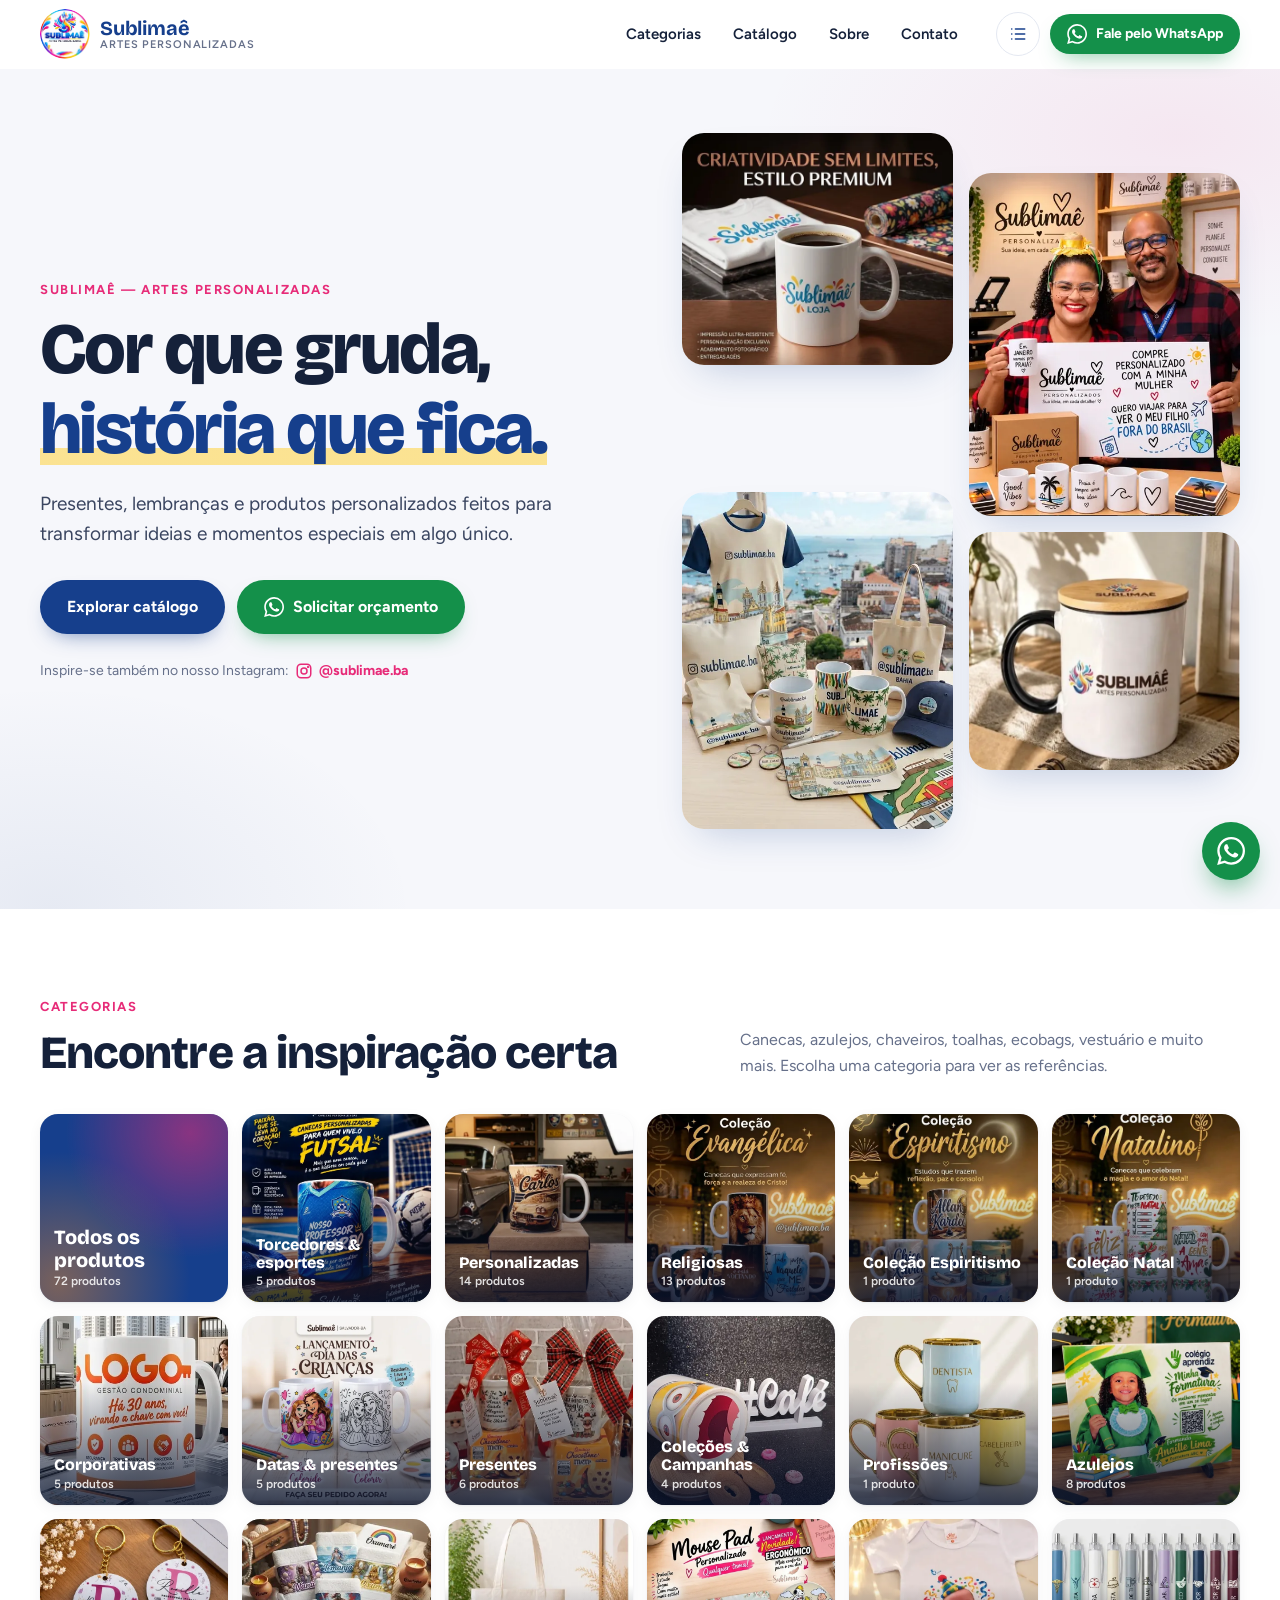
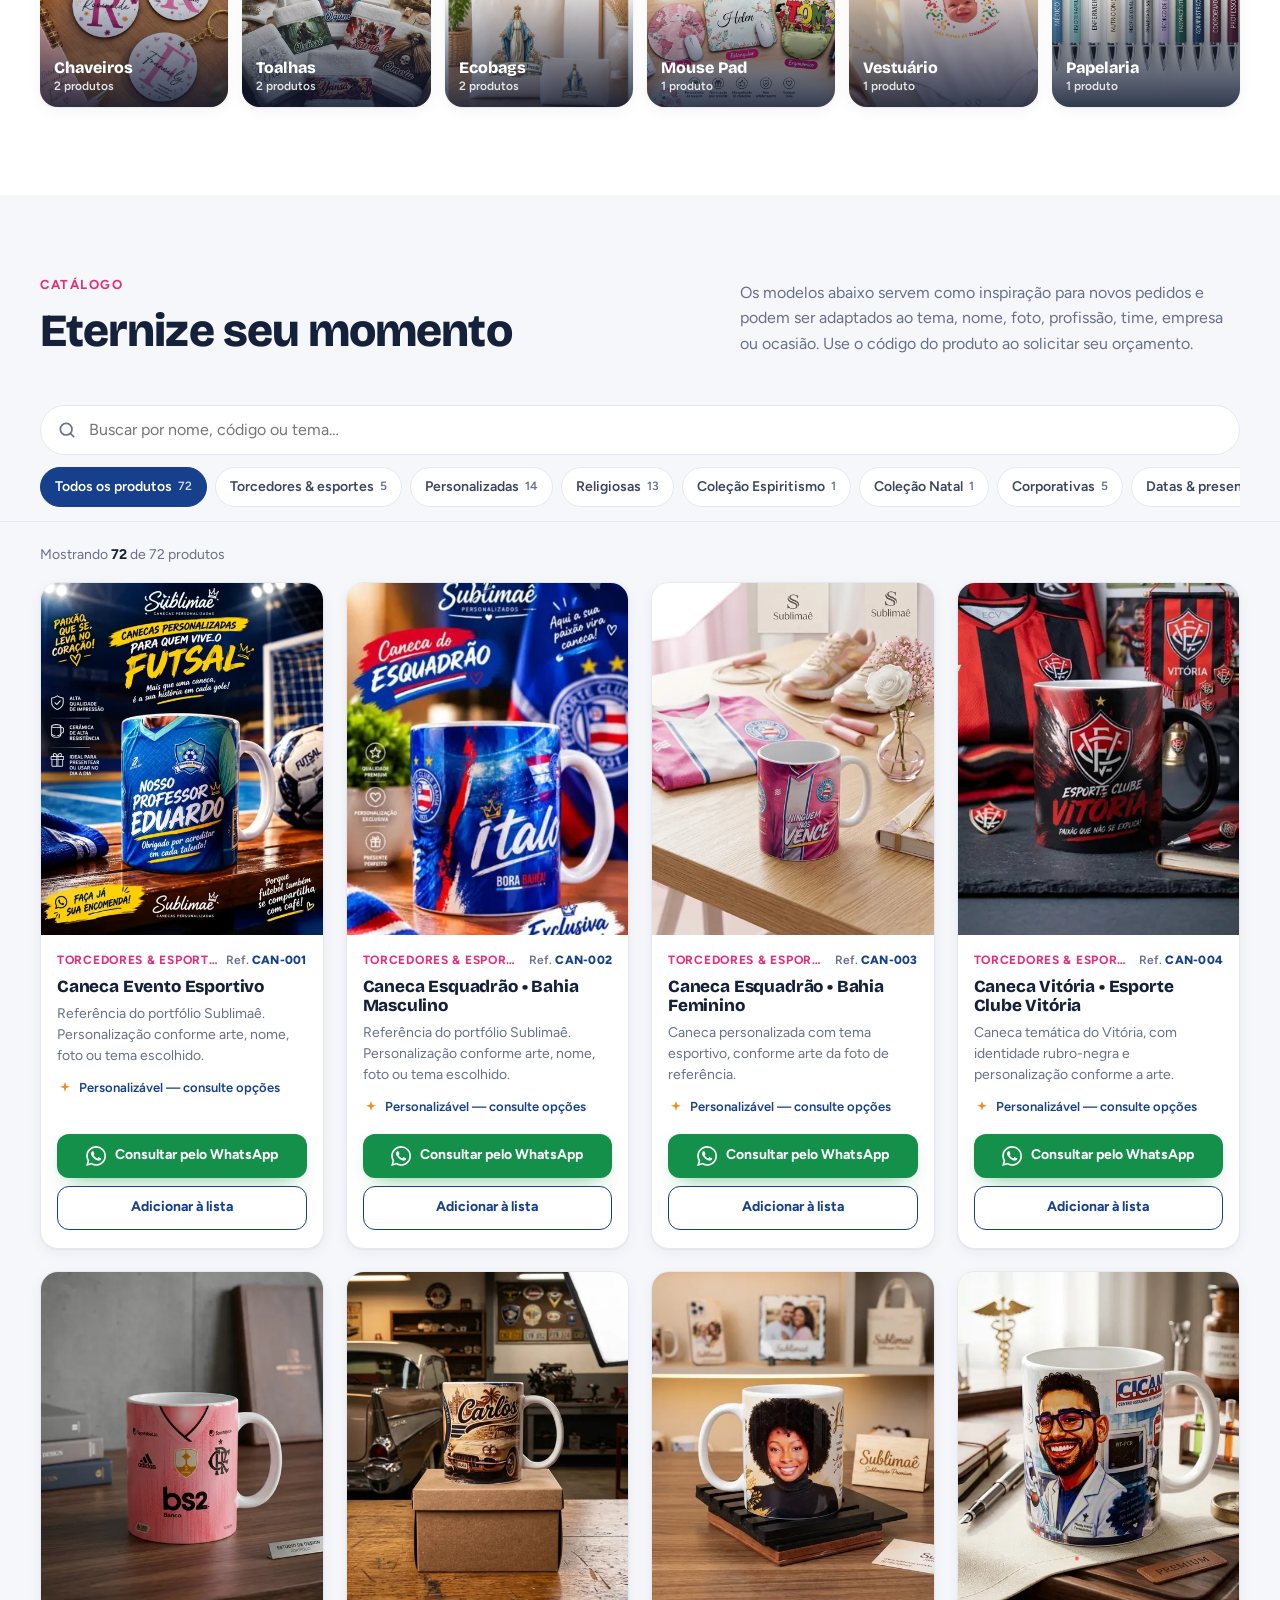
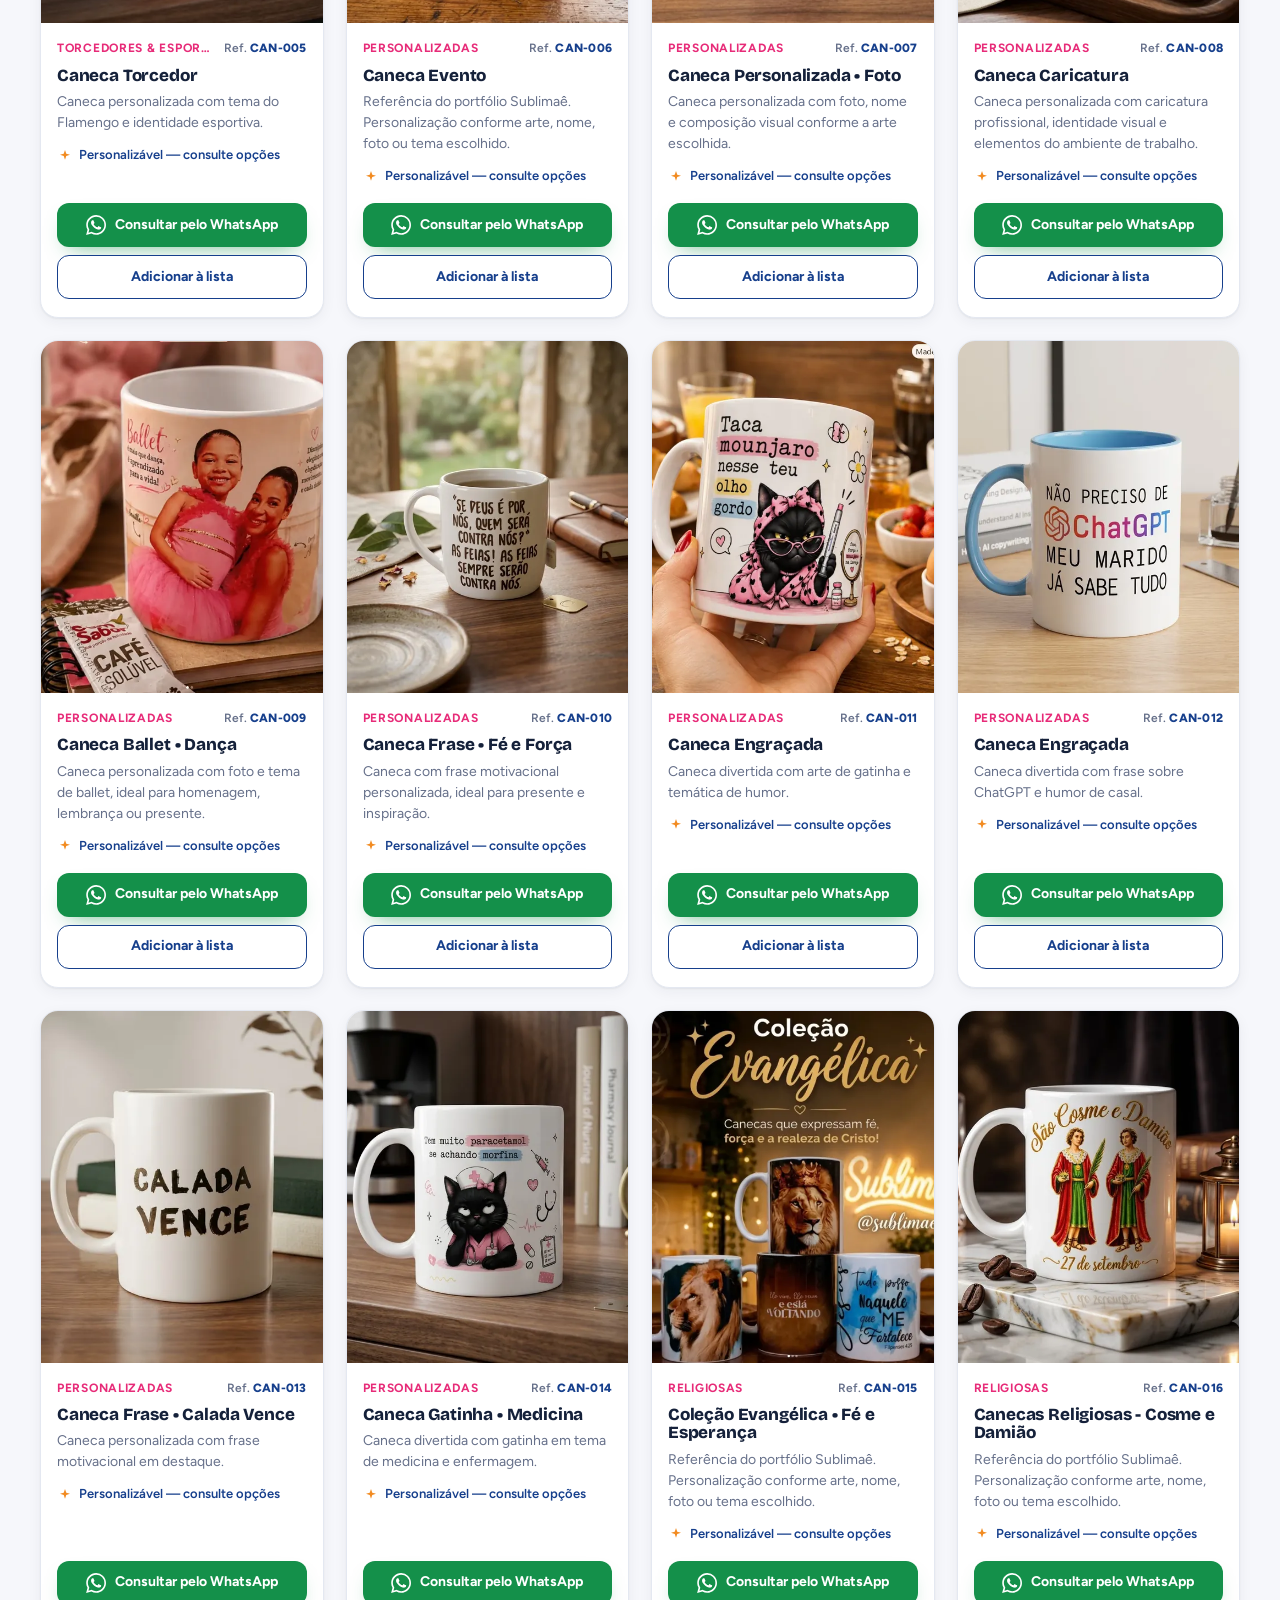
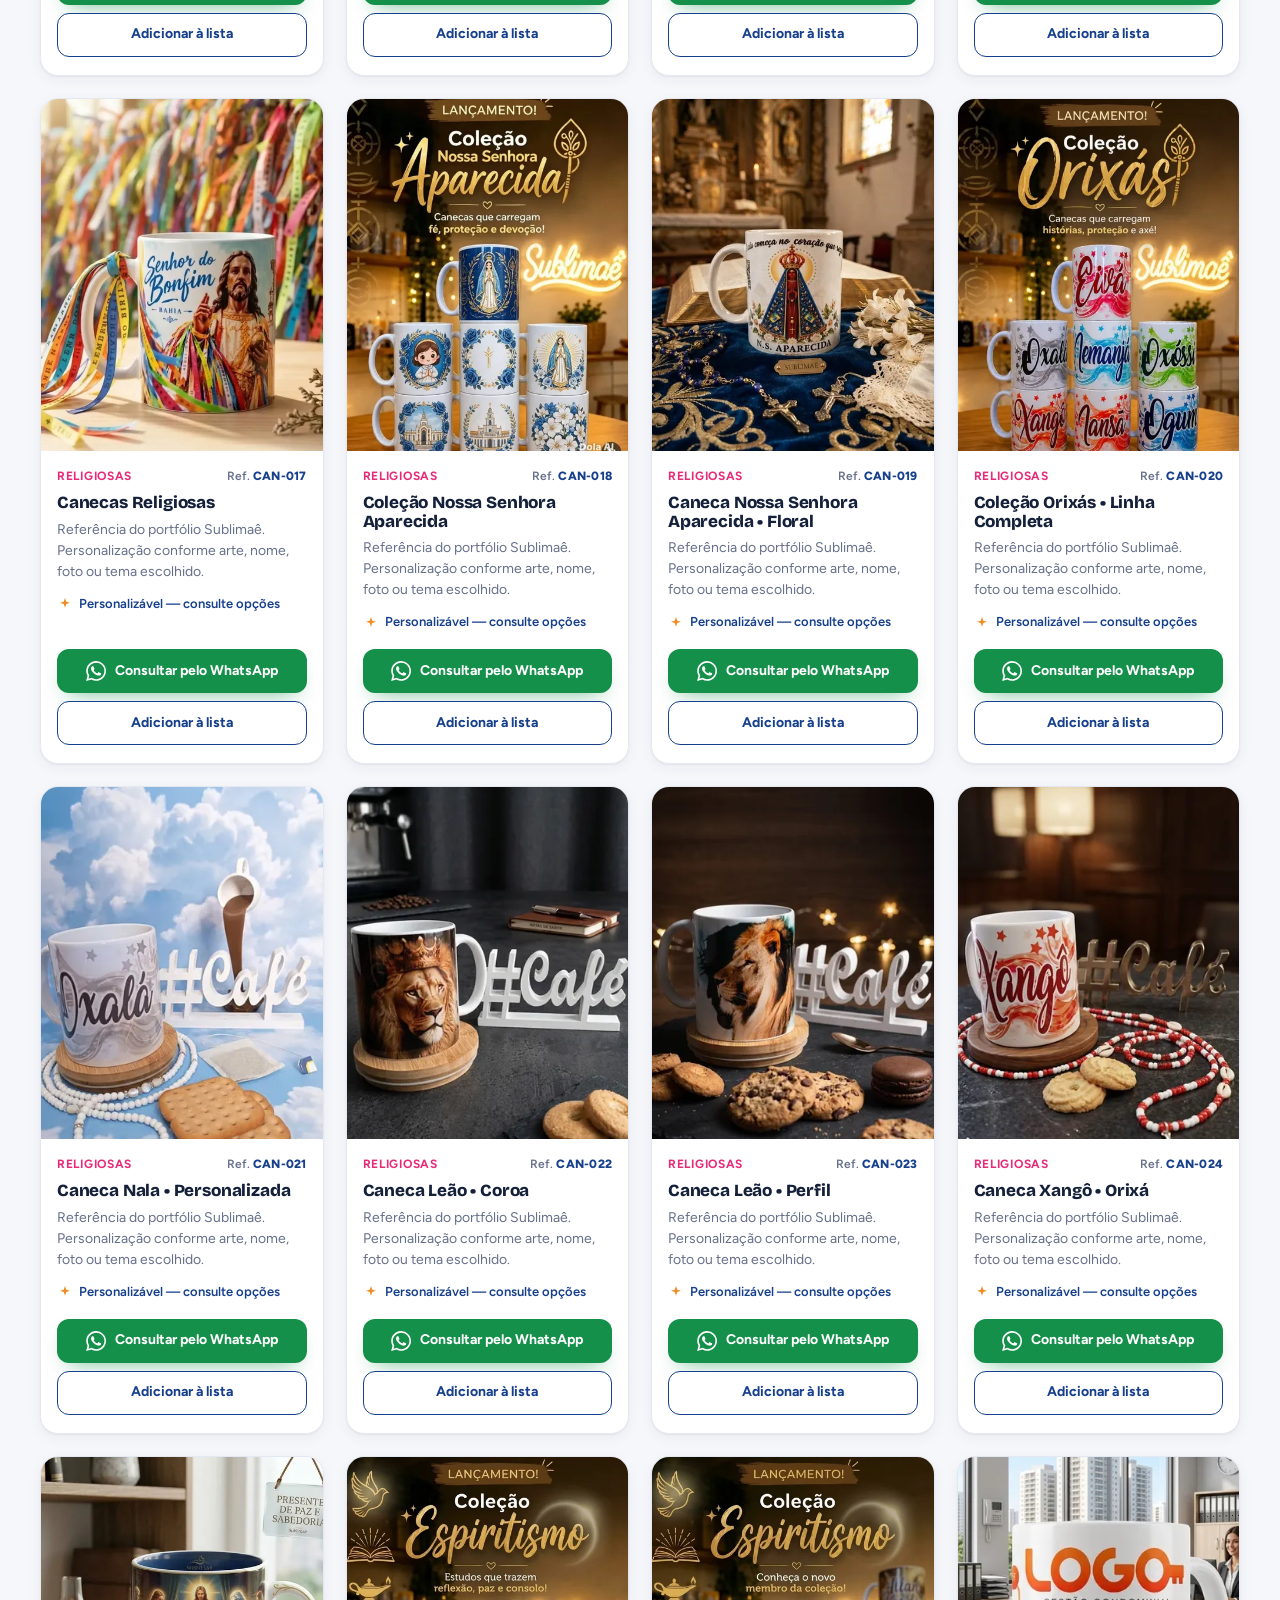
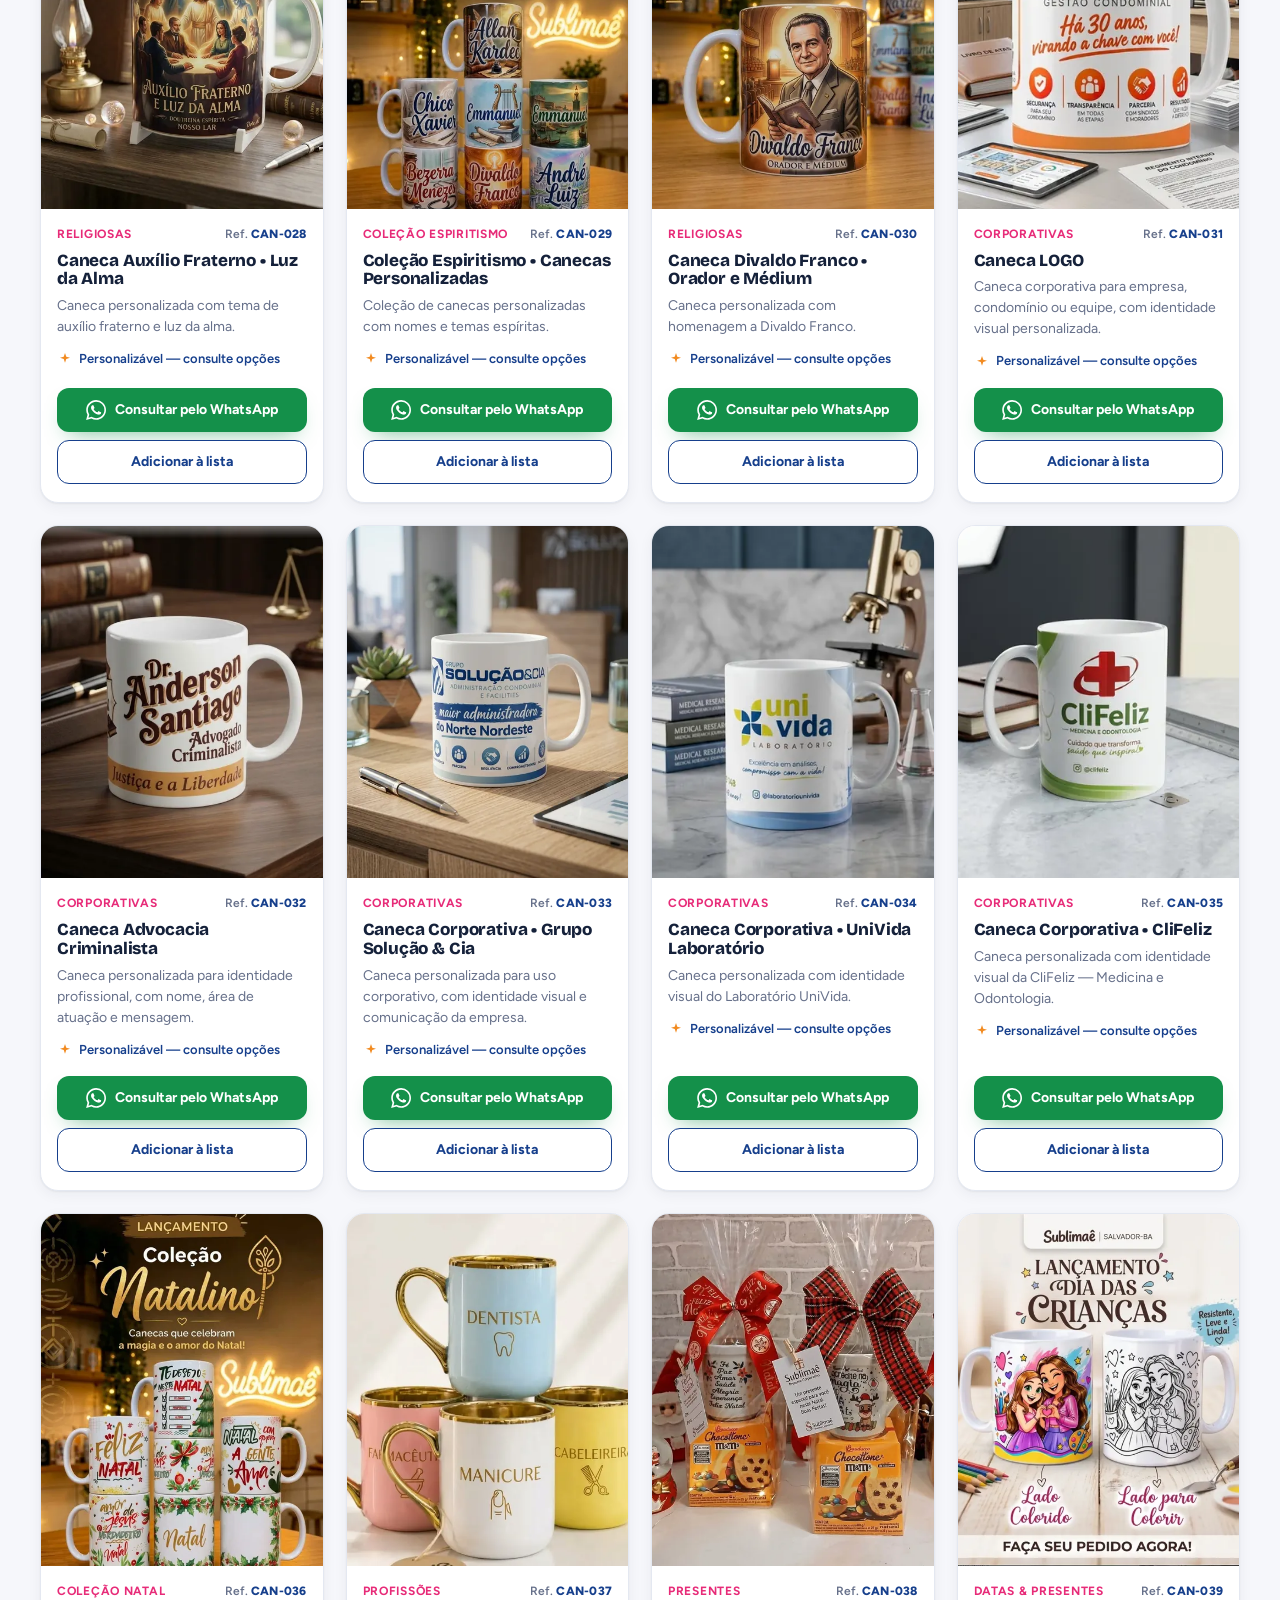
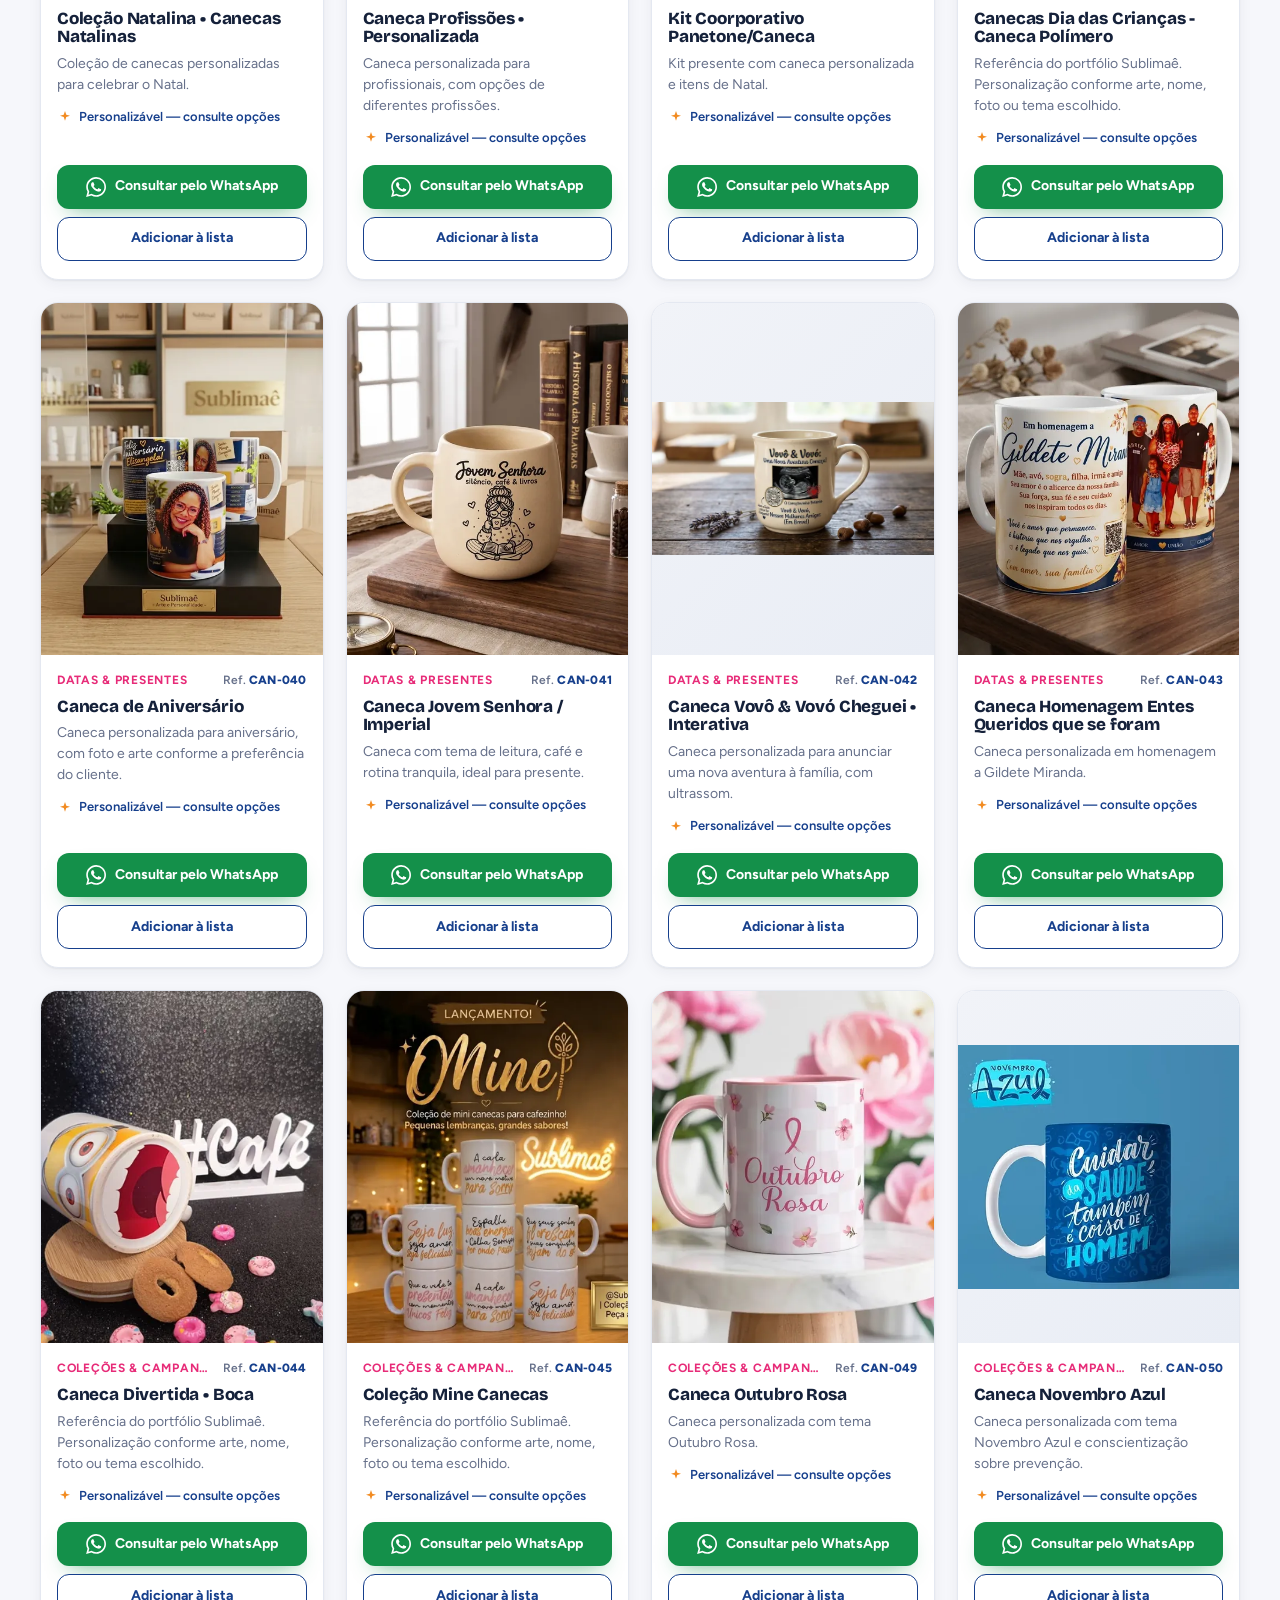
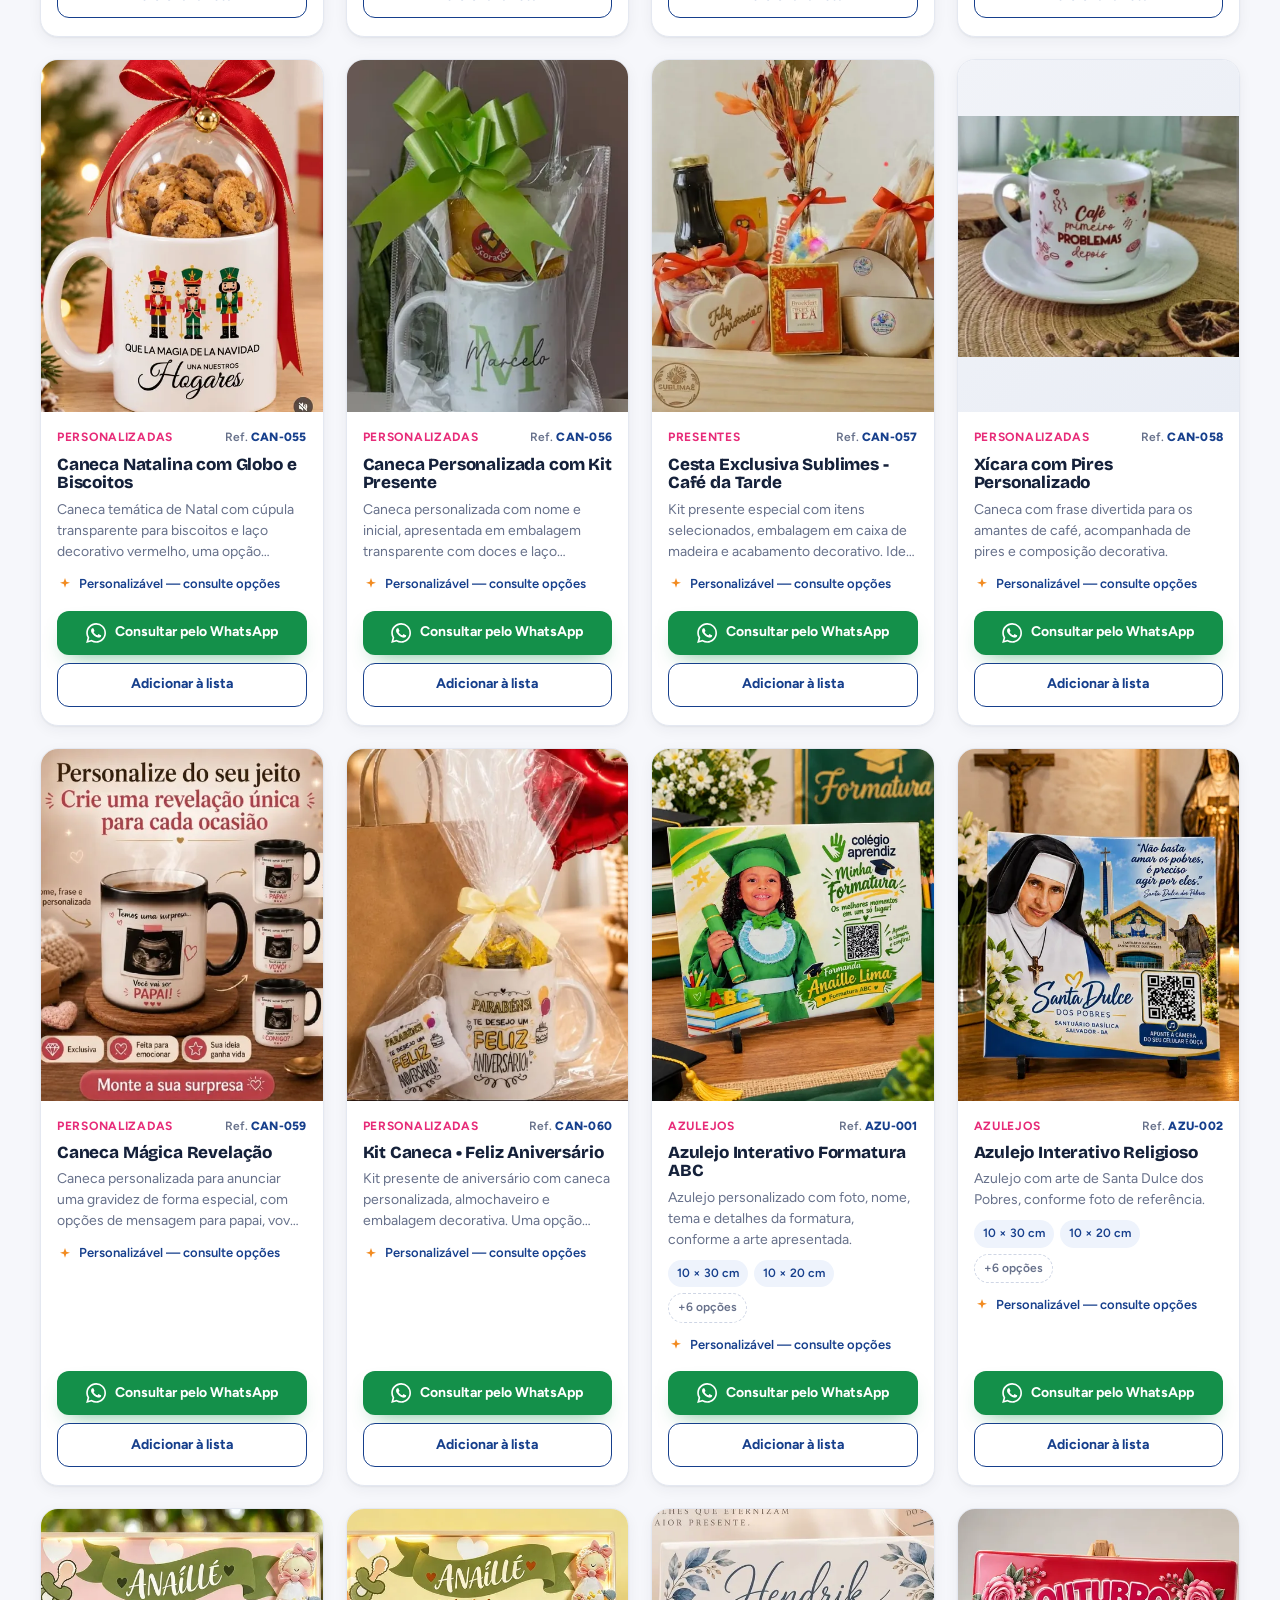
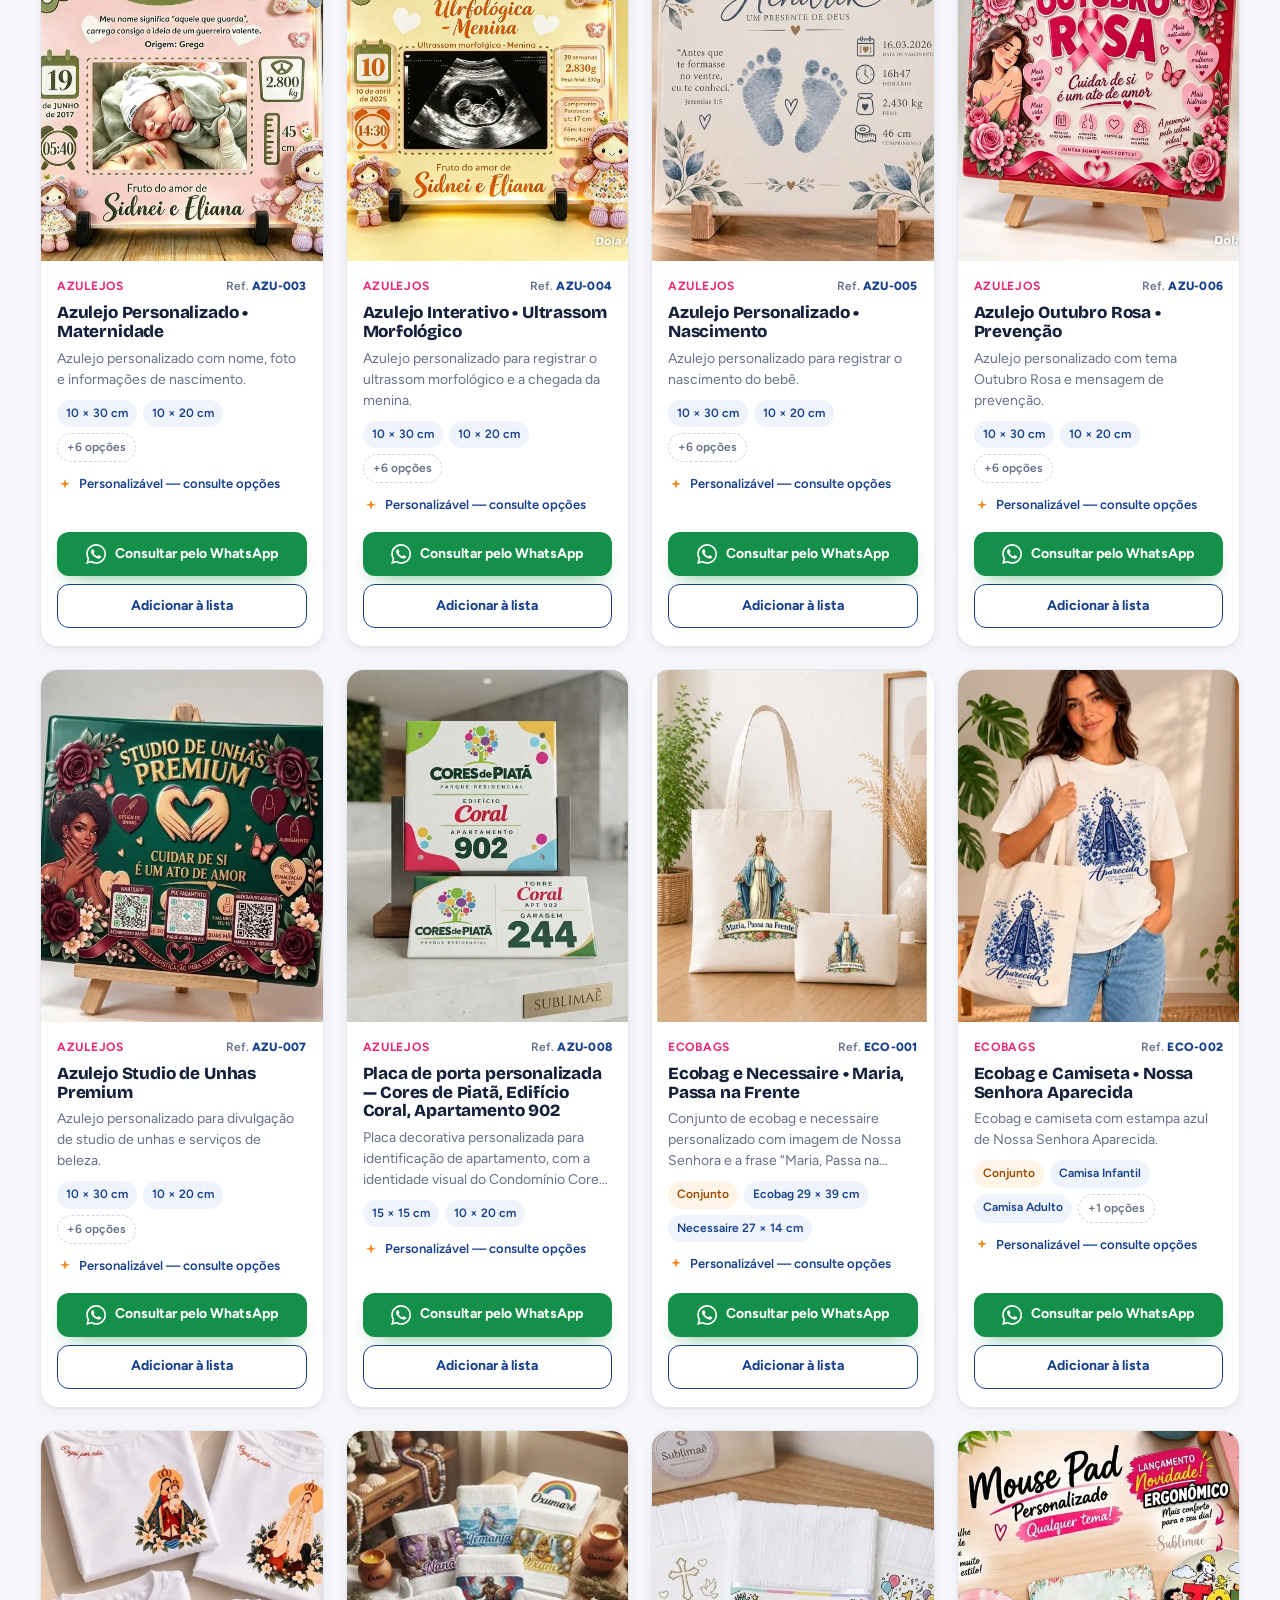
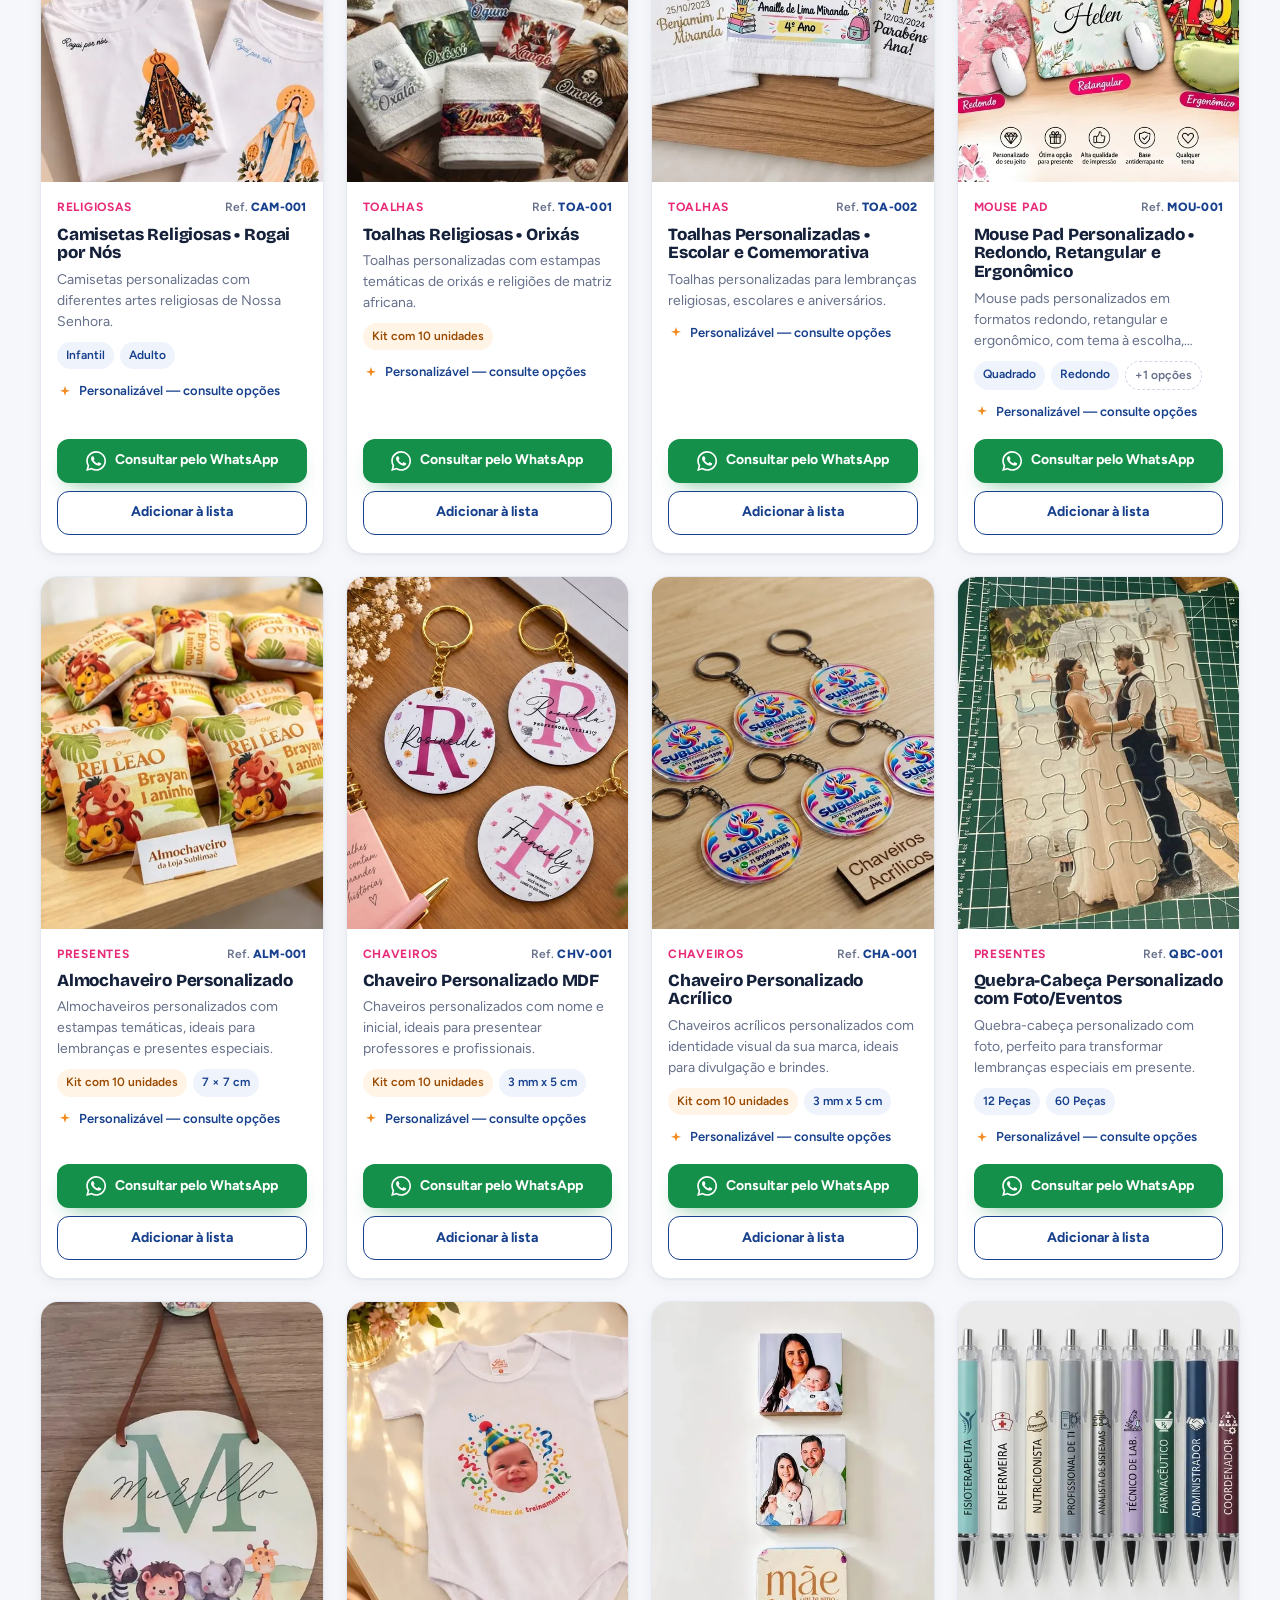
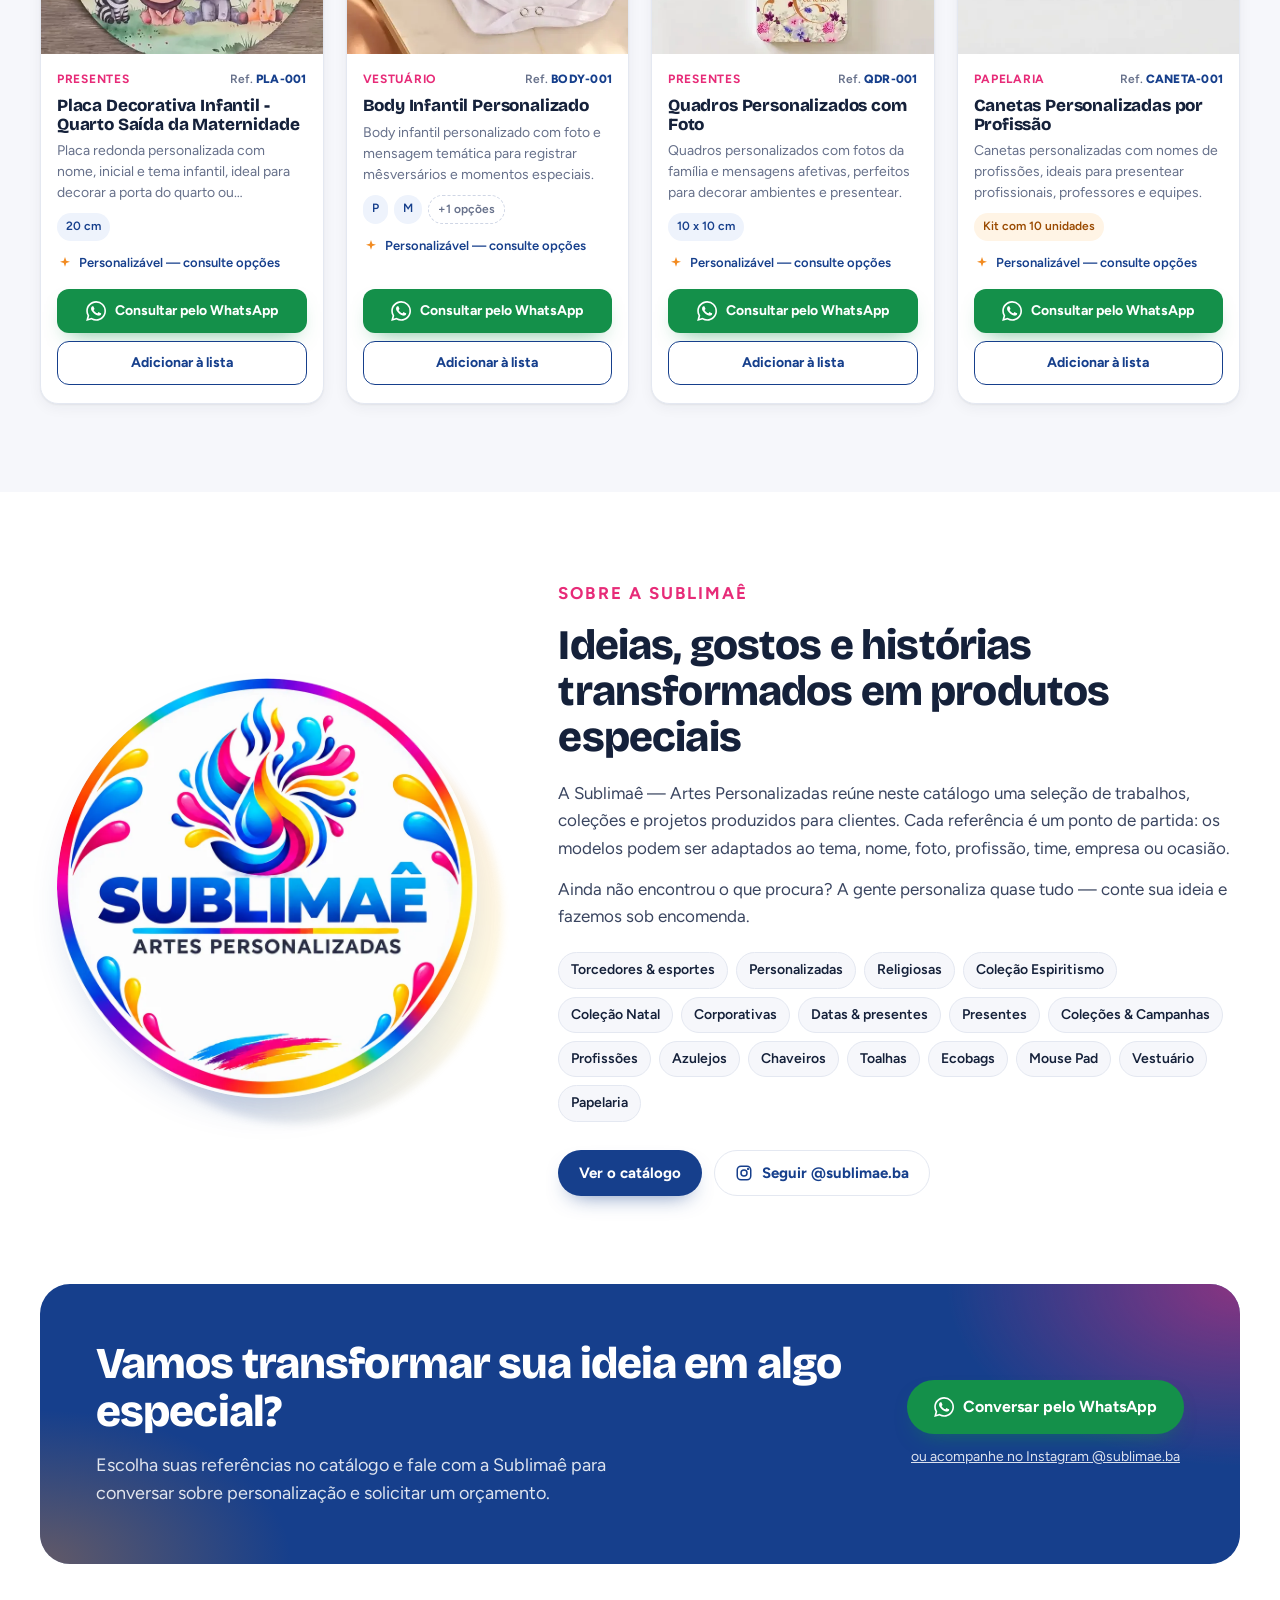
==== index.html @ 7bb87f4e "Site oficial Sublimaê — catálogo sem preços com contato via WhatsApp Co-Authored-By: Claude Opus 5.5" ====
<!DOCTYPE html>
<html lang="pt-BR">
<head>
  <meta charset="utf-8">
  <meta name="viewport" content="width=device-width, initial-scale=1, viewport-fit=cover">
  <title>Sublimaê — Artes Personalizadas | Catálogo de produtos personalizados</title>
  <meta name="description" content="Catálogo da Sublimaê — Artes Personalizadas: canecas, azulejos, chaveiros, toalhas, ecobags, mouse pads, vestuário, papelaria e presentes personalizados. Escolha suas referências e solicite um orçamento pelo WhatsApp.">
  <meta name="theme-color" content="#163F8C">
  <meta property="og:type" content="website">
  <meta property="og:locale" content="pt_BR">
  <meta property="og:site_name" content="Sublimaê — Artes Personalizadas">
  <meta property="og:title" content="Sublimaê — Artes Personalizadas">
  <meta property="og:description" content="Cor que gruda, história que fica. Presentes, lembranças e produtos personalizados — solicite seu orçamento pelo WhatsApp.">
  <meta property="og:image" content="assets/img/og-image.jpg">
  <link rel="icon" type="image/png" href="assets/img/favicon.png">
  <link rel="apple-touch-icon" href="assets/img/apple-touch-icon.png">
  <link rel="preconnect" href="https://fonts.googleapis.com">
  <link rel="preconnect" href="https://fonts.gstatic.com" crossorigin>
  <link rel="stylesheet" href="https://fonts.googleapis.com/css2?family=Bricolage+Grotesque:opsz,wght@12..96,600;12..96,800&family=Figtree:wght@400;500;600;700&display=swap">
  <link rel="preload" as="image" href="assets/img/destaque-1-sm.webp" type="image/webp">
  <link rel="stylesheet" href="assets/css/styles.css">
  <script type="application/ld+json">
  {"@context":"https://schema.org","@type":"Organization","name":"Sublimaê — Artes Personalizadas","sameAs":["https://www.instagram.com/sublimae.ba/"],"contactPoint":{"@type":"ContactPoint","telephone":"+55-71-9959-3595","contactType":"customer service","url":"https://wa.me/557199593595"}}
  </script>
</head>
<body>
  <a class="skip-link" href="#catalogo">Pular para o catálogo</a>

  <!-- Cabeçalho -->
  <header class="site-header" id="topo">
    <div class="wrap header-inner">
      <a class="brand" href="#topo" aria-label="Sublimaê — Artes Personalizadas, voltar ao início">
        <img src="assets/img/logo-sm.webp" width="420" height="420" alt="Logotipo Sublimaê — Artes Personalizadas">
        <span class="brand-text"><strong>Sublimaê</strong><small>Artes Personalizadas</small></span>
      </a>
      <nav class="main-nav" id="mainNav" aria-label="Navegação principal">
        <a href="#categorias">Categorias</a>
        <a href="#catalogo">Catálogo</a>
        <a href="#sobre">Sobre</a>
        <a href="#contato">Contato</a>
      </nav>
      <div class="header-actions">
        <button class="icon-btn list-trigger" type="button" data-open-list aria-label="Ver minha lista">
          <svg viewBox="0 0 24 24" aria-hidden="true"><path d="M9 6h11M9 12h11M9 18h11M4.5 6h.01M4.5 12h.01M4.5 18h.01"/></svg>
          <span class="badge-count" data-list-count hidden>0</span>
        </button>
        <a class="btn btn-wa btn-sm header-wa" data-wa="geral" href="https://wa.me/557199593595" target="_blank" rel="noopener noreferrer">
          <svg class="wa-ico" viewBox="0 0 24 24" aria-hidden="true"><use href="#ico-wa"/></svg>
          <span>Fale pelo WhatsApp</span>
        </a>
        <button class="icon-btn menu-toggle" type="button" aria-expanded="false" aria-controls="mainNav" aria-label="Abrir menu">
          <svg viewBox="0 0 24 24" aria-hidden="true"><path d="M4 7h16M4 12h16M4 17h16"/></svg>
        </button>
      </div>
    </div>
  </header>

  <main>
    <!-- Hero -->
    <section class="hero" aria-labelledby="hero-title">
      <div class="wrap hero-inner">
        <div class="hero-copy">
          <p class="eyebrow">Sublimaê — Artes Personalizadas</p>
          <h1 id="hero-title">Cor que gruda, <span>história que fica.</span></h1>
          <p class="lead">Presentes, lembranças e produtos personalizados feitos para transformar ideias e momentos especiais em algo único.</p>
          <div class="hero-actions">
            <a class="btn btn-primary btn-lg" href="#catalogo">Explorar catálogo</a>
            <a class="btn btn-wa btn-lg" data-wa="geral" href="https://wa.me/557199593595" target="_blank" rel="noopener noreferrer">
              <svg class="wa-ico" viewBox="0 0 24 24" aria-hidden="true"><use href="#ico-wa"/></svg>
              Solicitar orçamento
            </a>
          </div>
          <p class="hero-insta">
            Inspire-se também no nosso Instagram:
            <a href="https://www.instagram.com/sublimae.ba/" target="_blank" rel="noopener noreferrer">
              <svg viewBox="0 0 24 24" aria-hidden="true"><use href="#ico-ig"/></svg>@sublimae.ba
            </a>
          </p>
        </div>
        <div class="hero-collage" aria-label="Destaques do catálogo">
          <figure class="hc hc-1"><img src="assets/img/destaque-1-sm.webp" srcset="assets/img/destaque-1-sm.webp 600w, assets/img/destaque-1.webp 1023w" sizes="(max-width: 900px) 46vw, 300px" width="600" height="514" alt="Sublimaê Loja — destaque" fetchpriority="high"></figure>
          <figure class="hc hc-2"><img src="assets/img/destaque-2-sm.webp" srcset="assets/img/destaque-2-sm.webp 474w, assets/img/destaque-2.webp 718w" sizes="(max-width: 900px) 46vw, 260px" width="474" height="600" alt="Coleção Orixás — lançamento"></figure>
          <figure class="hc hc-3"><img src="assets/img/destaque-3-sm.webp" srcset="assets/img/destaque-3-sm.webp 483w, assets/img/destaque-3.webp 928w" sizes="(max-width: 900px) 46vw, 260px" width="483" height="600" alt="Coleção Evangélica — fé e esperança"></figure>
          <figure class="hc hc-4"><img src="assets/img/destaque-4-sm.webp" srcset="assets/img/destaque-4-sm.webp 600w, assets/img/destaque-4.webp 903w" sizes="(max-width: 900px) 46vw, 300px" width="600" height="526" alt="Caneca Senhor do Bonfim — Bahia"></figure>
        </div>
      </div>
    </section>

    <!-- Categorias -->
    <section class="section" id="categorias" aria-labelledby="cat-title">
      <div class="wrap">
        <div class="section-head">
          <div>
            <p class="eyebrow">Categorias</p>
            <h2 id="cat-title">Encontre a inspiração certa</h2>
          </div>
          <p class="section-copy">Canecas, azulejos, chaveiros, toalhas, ecobags, vestuário e muito mais. Escolha uma categoria para ver as referências.</p>
        </div>
        <div class="cat-grid" id="catGrid"></div>
      </div>
    </section>

    <!-- Catálogo -->
    <section class="section catalog" id="catalogo" aria-labelledby="catalog-title">
      <div class="wrap">
        <div class="section-head">
          <div>
            <p class="eyebrow">Catálogo</p>
            <h2 id="catalog-title">Eternize seu momento</h2>
          </div>
          <p class="section-copy">Os modelos abaixo servem como inspiração para novos pedidos e podem ser adaptados ao tema, nome, foto, profissão, time, empresa ou ocasião. Use o código do produto ao solicitar seu orçamento.</p>
        </div>
      </div>

      <div class="toolbar" id="toolbar">
        <div class="wrap">
          <div class="search-row">
            <label class="search" for="search">
              <svg viewBox="0 0 24 24" aria-hidden="true"><circle cx="11" cy="11" r="7"/><path d="m20 20-3.5-3.5"/></svg>
              <span class="sr-only">Buscar produtos</span>
              <input id="search" type="search" placeholder="Buscar por nome, código ou tema…" autocomplete="off" enterkeyhint="search">
            </label>
            <button class="btn btn-ghost btn-sm" type="button" id="clearFilters" hidden>Limpar busca</button>
          </div>
          <div class="chips" id="chips" role="toolbar" aria-label="Filtrar por categoria"></div>
        </div>
      </div>

      <div class="wrap">
        <p class="result-count" id="resultCount" aria-live="polite"></p>
        <div class="grid" id="grid"></div>
        <div class="empty" id="empty" hidden>
          <strong id="emptyTitle">Nenhum produto encontrado</strong>
          <p id="emptyText"></p>
          <div class="empty-actions">
            <button class="btn btn-ghost" type="button" data-clear>Ver todos os produtos</button>
            <a class="btn btn-wa" id="emptyWa" href="https://wa.me/557199593595" target="_blank" rel="noopener noreferrer">
              <svg class="wa-ico" viewBox="0 0 24 24" aria-hidden="true"><use href="#ico-wa"/></svg>
              Perguntar pelo WhatsApp
            </a>
          </div>
        </div>
        <noscript><p class="empty">Ative o JavaScript para navegar pelo catálogo, ou fale com a Sublimaê pelo WhatsApp: <a href="https://wa.me/557199593595">wa.me/557199593595</a>.</p></noscript>
      </div>
    </section>

    <!-- Sobre -->
    <section class="section about" id="sobre" aria-labelledby="about-title">
      <div class="wrap about-inner">
        <div class="about-media">
          <img src="assets/img/logo.webp" width="900" height="900" alt="Logotipo Sublimaê — Artes Personalizadas" loading="lazy">
        </div>
        <div class="about-copy">
          <p class="eyebrow">Sobre a Sublimaê</p>
          <h2 id="about-title">Ideias, gostos e histórias transformados em produtos especiais</h2>
          <p>A Sublimaê — Artes Personalizadas reúne neste catálogo uma seleção de trabalhos, coleções e projetos produzidos para clientes. Cada referência é um ponto de partida: os modelos podem ser adaptados ao tema, nome, foto, profissão, time, empresa ou ocasião.</p>
          <p>Ainda não encontrou o que procura? A gente personaliza quase tudo — conte sua ideia e fazemos sob encomenda.</p>
          <ul class="about-list" id="aboutList"></ul>
          <div class="about-actions">
            <a class="btn btn-primary" href="#catalogo">Ver o catálogo</a>
            <a class="btn btn-ghost" href="https://www.instagram.com/sublimae.ba/" target="_blank" rel="noopener noreferrer">
              <svg viewBox="0 0 24 24" aria-hidden="true" class="ig-ico"><use href="#ico-ig"/></svg>
              Seguir @sublimae.ba
            </a>
          </div>
        </div>
      </div>
    </section>

    <!-- Chamada final -->
    <section class="section cta-section" id="contato" aria-labelledby="cta-title">
      <div class="wrap">
        <div class="cta">
          <div>
            <h2 id="cta-title">Vamos transformar sua ideia em algo especial?</h2>
            <p>Escolha suas referências no catálogo e fale com a Sublimaê para conversar sobre personalização e solicitar um orçamento.</p>
          </div>
          <div class="cta-actions">
            <a class="btn btn-wa btn-lg" data-wa="geral" href="https://wa.me/557199593595" target="_blank" rel="noopener noreferrer">
              <svg class="wa-ico" viewBox="0 0 24 24" aria-hidden="true"><use href="#ico-wa"/></svg>
              Conversar pelo WhatsApp
            </a>
            <a class="cta-insta" href="https://www.instagram.com/sublimae.ba/" target="_blank" rel="noopener noreferrer">ou acompanhe no Instagram @sublimae.ba</a>
          </div>
        </div>
      </div>
    </section>
  </main>

  <!-- Rodapé -->
  <footer class="site-footer">
    <div class="wrap footer-grid">
      <div class="footer-brand">
        <img src="assets/img/logo-sm.webp" width="420" height="420" alt="Sublimaê" loading="lazy">
        <div>
          <strong>Sublimaê</strong>
          <span>Sublimaê — Artes Personalizadas</span>
        </div>
      </div>
      <div>
        <h3>Contato</h3>
        <ul class="footer-links">
          <li><a data-wa="geral" href="https://wa.me/557199593595" target="_blank" rel="noopener noreferrer">WhatsApp</a></li>
          <li><a href="https://www.instagram.com/sublimae.ba/" target="_blank" rel="noopener noreferrer">Instagram @sublimae.ba</a></li>
        </ul>
      </div>
      <div class="footer-cats">
        <h3>Categorias</h3>
        <ul class="footer-links cols" id="footerCats"></ul>
      </div>
    </div>
    <div class="wrap footer-bottom">
      <p>© <span id="year">2026</span> Sublimaê — Artes Personalizadas. Todos os direitos reservados.</p>
      <a href="#topo">Voltar ao topo ↑</a>
    </div>
  </footer>

  <!-- Botões flutuantes -->
  <div class="floating" id="floating">
    <button class="fab-list" type="button" data-open-list hidden>
      <svg viewBox="0 0 24 24" aria-hidden="true"><path d="M9 6h11M9 12h11M9 18h11M4.5 6h.01M4.5 12h.01M4.5 18h.01"/></svg>
      Ver minha lista <span class="badge-count" data-list-count>0</span>
    </button>
    <a class="fab-wa" data-wa="geral" href="https://wa.me/557199593595" target="_blank" rel="noopener noreferrer" aria-label="Conversar com a Sublimaê pelo WhatsApp">
      <svg class="wa-ico" viewBox="0 0 24 24" aria-hidden="true"><use href="#ico-wa"/></svg>
    </a>
  </div>

  <!-- Visualização ampliada -->
  <dialog class="viewer" id="viewer" aria-labelledby="viewerTitle">
    <div class="viewer-inner">
      <button class="viewer-close" type="button" data-close-viewer aria-label="Fechar visualização">
        <svg viewBox="0 0 24 24" aria-hidden="true"><path d="M6 6l12 12M18 6 6 18"/></svg>
      </button>
      <div class="viewer-media">
        <img id="viewerImg" alt="">
        <button class="viewer-nav prev" type="button" id="viewerPrev" aria-label="Produto anterior">
          <svg viewBox="0 0 24 24" aria-hidden="true"><path d="m15 5-7 7 7 7"/></svg>
        </button>
        <button class="viewer-nav next" type="button" id="viewerNext" aria-label="Próximo produto">
          <svg viewBox="0 0 24 24" aria-hidden="true"><path d="m9 5 7 7-7 7"/></svg>
        </button>
      </div>
      <div class="viewer-info">
        <p class="card-cat" id="viewerCat"></p>
        <h2 id="viewerTitle"></h2>
        <p class="code-tag">Ref. <strong id="viewerCode"></strong></p>
        <p class="viewer-desc" id="viewerDesc"></p>
        <div id="viewerExtra"></div>
        <p class="custom-note">
          <svg viewBox="0 0 24 24" aria-hidden="true"><path d="M12 3l1.9 5.6L19.5 10l-5.6 1.9L12 17.5l-1.9-5.6L4.5 10l5.6-1.4z"/></svg>
          Personalizável — consulte as opções de arte, nome, foto e tema.
        </p>
        <div class="viewer-actions">
          <a class="btn btn-wa" id="viewerWa" href="https://wa.me/557199593595" target="_blank" rel="noopener noreferrer">
            <svg class="wa-ico" viewBox="0 0 24 24" aria-hidden="true"><use href="#ico-wa"/></svg>
            Consultar pelo WhatsApp
          </a>
          <button class="btn btn-outline" type="button" id="viewerAdd">Adicionar à lista</button>
        </div>
      </div>
    </div>
  </dialog>

  <!-- Lista de interesse -->
  <div class="drawer-backdrop" id="drawerBackdrop" hidden></div>
  <aside class="drawer" id="drawer" aria-labelledby="drawerTitle" aria-hidden="true" inert>
    <div class="drawer-head">
      <div>
        <h2 id="drawerTitle">Minha lista</h2>
        <p>Produtos selecionados para orçamento</p>
      </div>
      <button class="icon-btn" type="button" id="drawerClose" aria-label="Fechar minha lista">
        <svg viewBox="0 0 24 24" aria-hidden="true"><path d="M6 6l12 12M18 6 6 18"/></svg>
      </button>
    </div>
    <div class="drawer-body" id="listItems"></div>
    <div class="drawer-foot" id="drawerFoot">
      <label class="field">
        <span>Seu nome (opcional)</span>
        <input type="text" id="listName" autocomplete="name" placeholder="Como podemos te chamar?">
      </label>
      <label class="field">
        <span>Observações (opcional)</span>
        <textarea id="listNote" rows="2" placeholder="Ex.: tema, nomes, data do evento…"></textarea>
      </label>
      <button class="btn btn-wa btn-block btn-lg" type="button" id="listSend">
        <svg class="wa-ico" viewBox="0 0 24 24" aria-hidden="true"><use href="#ico-wa"/></svg>
        Enviar seleção pelo WhatsApp
      </button>
      <button class="link-btn" type="button" id="listClear">Esvaziar lista</button>
    </div>
  </aside>

  <div class="toast" id="toast" role="status" aria-live="polite"></div>

  <!-- Ícones -->
  <svg width="0" height="0" style="position:absolute" aria-hidden="true">
    <symbol id="ico-wa" viewBox="0 0 24 24"><path fill="currentColor" stroke="none" d="M20.52 3.48A11.8 11.8 0 0 0 12.12 0C5.58 0 .25 5.33.25 11.87c0 2.09.55 4.13 1.59 5.93L.15 24l6.35-1.66a11.9 11.9 0 0 0 5.62 1.43h.01c6.54 0 11.87-5.33 11.87-11.87 0-3.17-1.23-6.15-3.48-8.42ZM12.13 21.75a9.9 9.9 0 0 1-5.04-1.38l-.36-.21-3.77.99 1.01-3.68-.24-.38a9.84 9.84 0 0 1-1.51-5.22c0-5.46 4.45-9.91 9.92-9.91a9.85 9.85 0 0 1 7.02 2.91 9.85 9.85 0 0 1 2.9 7.02c0 5.47-4.45 9.92-9.92 9.92Zm5.44-7.43c-.3-.15-1.77-.87-2.04-.97-.27-.1-.47-.15-.67.15-.2.3-.77.97-.94 1.17-.17.2-.35.22-.65.07-.3-.15-1.26-.46-2.4-1.47-.89-.79-1.49-1.77-1.67-2.07-.17-.3-.02-.46.13-.61.13-.13.3-.35.45-.52.15-.17.2-.3.3-.5.1-.2.05-.37-.02-.52-.08-.15-.67-1.62-.92-2.22-.24-.58-.49-.5-.67-.51h-.57c-.2 0-.52.07-.79.37-.27.3-1.04 1.02-1.04 2.49s1.07 2.89 1.22 3.09c.15.2 2.1 3.2 5.09 4.49.71.31 1.26.49 1.69.63.71.23 1.36.2 1.87.12.57-.09 1.77-.72 2.02-1.42.25-.7.25-1.3.17-1.42-.07-.13-.27-.2-.57-.35Z"/></symbol>
    <symbol id="ico-ig" viewBox="0 0 24 24"><rect x="3" y="3" width="18" height="18" rx="5"/><circle cx="12" cy="12" r="4"/><circle cx="17.5" cy="6.5" r=".6" fill="currentColor"/></symbol>
  </svg>

  <script src="assets/js/produtos.js" defer></script>
  <script src="assets/js/app.js" defer></script>
</body>
</html>
---- assets/css/styles.css ----
/* ==========================================================================
   Sublimaê — Artes Personalizadas · estilos do site
   ========================================================================== */

:root {
  --blue: #163F8C;
  --blue-700: #0F2E69;
  --blue-50: #EEF3FC;
  --pink: #E72B78;
  --orange: #F28B21;
  --yellow: #FFD23C;
  --wa: #14904A;            /* verde WhatsApp — exclusivo para botões de contato */
  --wa-hover: #0E773C;
  --ink: #15213A;
  --text: #3A4560;
  --muted: #66708A;
  --line: #E4E8F1;
  --bg: #FFFFFF;
  --bg-soft: #F6F7FB;
  --radius: 18px;
  --radius-sm: 12px;
  --shadow-sm: 0 1px 2px rgba(21, 33, 58, .06), 0 4px 14px rgba(21, 33, 58, .05);
  --shadow: 0 18px 40px -18px rgba(22, 63, 140, .28);
  --header-h: 68px;
  --font-display: "Bricolage Grotesque", "Figtree", system-ui, sans-serif;
  --font-body: "Figtree", system-ui, -apple-system, "Segoe UI", Roboto, sans-serif;
  --ease: cubic-bezier(.2, .7, .2, 1);
}

*, *::before, *::after { box-sizing: border-box; }
[hidden] { display: none !important; }
html { scroll-behavior: smooth; scroll-padding-top: calc(var(--header-h) + 12px); -webkit-text-size-adjust: 100%; }
body {
  margin: 0;
  font-family: var(--font-body);
  font-size: 16px;
  line-height: 1.6;
  color: var(--text);
  background: var(--bg);
  overflow-x: hidden;
  -webkit-font-smoothing: antialiased;
}
body.no-scroll { overflow: hidden; }
img { display: block; max-width: 100%; height: auto; }
a { color: inherit; }
button, input, textarea { font: inherit; color: inherit; }
h1, h2, h3 { font-family: var(--font-display); color: var(--ink); line-height: 1.1; letter-spacing: -.02em; margin: 0; }
p { margin: 0; }
svg { width: 20px; height: 20px; fill: none; stroke: currentColor; stroke-width: 2; stroke-linecap: round; stroke-linejoin: round; flex: none; }
:focus-visible { outline: 3px solid var(--orange); outline-offset: 2px; border-radius: 6px; }
@media (prefers-reduced-motion: reduce) {
  html { scroll-behavior: auto; }
  *, *::before, *::after { animation-duration: .01ms !important; transition-duration: .01ms !important; }
}

.wrap { width: min(1200px, 100% - 32px); margin-inline: auto; }
.sr-only { position: absolute; width: 1px; height: 1px; padding: 0; margin: -1px; overflow: hidden; clip: rect(0 0 0 0); white-space: nowrap; border: 0; }
.skip-link { position: absolute; left: 16px; top: -60px; z-index: 200; background: var(--blue); color: #fff; padding: 10px 16px; border-radius: 10px; text-decoration: none; font-weight: 700; }
.skip-link:focus { top: 12px; }

.eyebrow { font-size: 13px; font-weight: 700; letter-spacing: .12em; text-transform: uppercase; color: var(--pink); margin-bottom: 10px; }

/* ---------- Botões ---------- */
.btn {
  display: inline-flex; align-items: center; justify-content: center; gap: 9px;
  min-height: 46px; padding: 11px 20px;
  border-radius: 999px; border: 1.5px solid transparent;
  font-weight: 700; font-size: 15px; line-height: 1.2; text-decoration: none; cursor: pointer;
  transition: transform .18s var(--ease), background-color .18s, box-shadow .18s, color .18s, border-color .18s;
  -webkit-tap-highlight-color: transparent;
}
.btn:hover { transform: translateY(-1px); }
.btn:active { transform: translateY(0) scale(.98); }
.btn-sm { min-height: 40px; padding: 8px 16px; font-size: 14px; }
.btn-lg { min-height: 54px; padding: 14px 26px; font-size: 16px; }
.btn-block { width: 100%; }
.btn-primary { background: var(--blue); color: #fff; box-shadow: 0 10px 22px -12px rgba(22, 63, 140, .7); }
.btn-primary:hover { background: var(--blue-700); }
.btn-wa { background: var(--wa); color: #fff; box-shadow: 0 10px 22px -12px rgba(20, 144, 74, .7); }
.btn-wa:hover { background: var(--wa-hover); }
.btn-ghost { background: #fff; color: var(--blue); border-color: var(--line); }
.btn-ghost:hover { border-color: var(--blue); }
.btn-outline { background: #fff; color: var(--blue); border-color: var(--blue); }
.btn-outline:hover { background: var(--blue-50); }
.btn-outline.is-added { background: var(--blue); color: #fff; }
.wa-ico { fill: currentColor; stroke: none; width: 20px; height: 20px; }
.link-btn { background: none; border: 0; padding: 8px; color: var(--muted); font-size: 14px; text-decoration: underline; cursor: pointer; }
.link-btn:hover { color: var(--ink); }

.icon-btn {
  position: relative; display: inline-grid; place-items: center;
  width: 44px; height: 44px; border-radius: 50%;
  border: 1px solid var(--line); background: #fff; color: var(--blue); cursor: pointer;
  transition: border-color .18s, background-color .18s;
}
.icon-btn:hover { border-color: var(--blue); background: var(--blue-50); }
.badge-count {
  display: inline-grid; place-items: center; min-width: 20px; height: 20px; padding: 0 6px;
  border-radius: 999px; background: var(--pink); color: #fff; font-size: 12px; font-weight: 700; line-height: 1;
}
.icon-btn .badge-count { position: absolute; top: -4px; right: -4px; }
.badge-count[hidden] { display: none; }

/* ---------- Cabeçalho ---------- */
.site-header {
  position: sticky; top: 0; z-index: 50;
  background: rgba(255, 255, 255, .92);
  backdrop-filter: saturate(1.6) blur(14px); -webkit-backdrop-filter: saturate(1.6) blur(14px);
  border-bottom: 1px solid transparent;
  transition: border-color .2s, box-shadow .2s;
}
.site-header.is-scrolled { border-color: var(--line); box-shadow: 0 6px 20px -16px rgba(21, 33, 58, .4); }
.site-header::after { /* faixa de cores da marca */
  content: ""; position: absolute; left: 0; right: 0; bottom: -1px; height: 3px;
  background: linear-gradient(90deg, var(--blue) 0 25%, var(--pink) 25% 50%, var(--orange) 50% 75%, var(--yellow) 75%);
  opacity: 0; transition: opacity .2s;
}
.site-header.is-scrolled::after { opacity: 1; }
.header-inner { height: var(--header-h); display: flex; align-items: center; gap: 24px; }
.brand { display: flex; align-items: center; gap: 10px; text-decoration: none; flex: none; }
.brand img { width: 50px; height: 50px; border-radius: 50%; }
.brand-text { display: flex; flex-direction: column; line-height: 1.05; }
.brand-text strong { font-family: var(--font-display); font-size: 20px; color: var(--blue); letter-spacing: -.01em; }
.brand-text small { font-size: 11px; font-weight: 600; letter-spacing: .08em; text-transform: uppercase; color: var(--muted); }
.main-nav { display: flex; gap: 4px; margin-left: auto; }
.main-nav a { padding: 8px 14px; border-radius: 999px; font-weight: 600; font-size: 15px; color: var(--ink); text-decoration: none; transition: background-color .18s, color .18s; }
.main-nav a:hover { background: var(--blue-50); color: var(--blue); }
.header-actions { display: flex; align-items: center; gap: 10px; }
.menu-toggle { display: none; }

/* ---------- Hero ---------- */
.hero {
  position: relative; overflow: hidden;
  background:
    radial-gradient(600px 300px at 92% 8%, rgba(231, 43, 120, .08), transparent 70%),
    radial-gradient(520px 320px at 4% 100%, rgba(22, 63, 140, .07), transparent 70%),
    var(--bg-soft);
}
.hero-inner { display: grid; grid-template-columns: 1.05fr 1fr; gap: 56px; align-items: center; padding: 64px 0 80px; }
.hero h1 { font-size: clamp(40px, 6vw, 72px); font-weight: 800; letter-spacing: -.035em; margin-bottom: 20px; }
.hero h1 span { display: inline; color: var(--blue); background: linear-gradient(transparent 72%, rgba(255, 210, 60, .55) 72%, rgba(255, 210, 60, .55) 92%, transparent 92%); }
.lead { font-size: clamp(17px, 1.6vw, 19px); max-width: 540px; margin-bottom: 30px; }
.hero-actions { display: flex; flex-wrap: wrap; gap: 12px; margin-bottom: 26px; }
.hero-insta { font-size: 14px; color: var(--muted); display: flex; flex-wrap: wrap; align-items: center; gap: 6px; }
.hero-insta a { display: inline-flex; align-items: center; gap: 6px; font-weight: 700; color: var(--pink); text-decoration: none; }
.hero-insta a:hover { text-decoration: underline; }
.hero-insta svg { width: 18px; height: 18px; }

.hero-collage { display: grid; grid-template-columns: 1fr 1fr; gap: 16px; align-items: start; }
.hc { margin: 0; border-radius: 22px; overflow: hidden; background: #fff; box-shadow: var(--shadow); }
.hc img { width: 100%; height: 100%; object-fit: cover; }
.hc-1 { aspect-ratio: 600 / 514; }
.hc-2 { aspect-ratio: 474 / 600; margin-top: 40px; }
.hc-3 { aspect-ratio: 483 / 600; margin-top: -40px; }
.hc-4 { aspect-ratio: 600 / 526; }

/* ---------- Seções ---------- */
.section { padding: 88px 0; }
.section-head { display: flex; justify-content: space-between; align-items: end; gap: 32px; margin-bottom: 36px; }
.section-head h2 { font-size: clamp(30px, 4vw, 46px); font-weight: 800; }
.section-copy { max-width: 500px; color: var(--muted); }

/* ---------- Categorias ---------- */
.cat-grid { display: grid; grid-template-columns: repeat(6, 1fr); gap: 14px; }
.cat-card {
  position: relative; display: block; aspect-ratio: 1; border-radius: var(--radius); overflow: hidden;
  border: 0; padding: 0; background: var(--bg-soft); cursor: pointer; text-align: left; color: #fff;
  box-shadow: var(--shadow-sm); isolation: isolate;
}
.cat-card img { position: absolute; inset: 0; width: 100%; height: 100%; object-fit: cover; transition: transform .45s var(--ease); z-index: -2; }
.cat-card::after { content: ""; position: absolute; inset: 0; z-index: -1; background: linear-gradient(180deg, rgba(10, 20, 45, 0) 35%, rgba(10, 20, 45, .82) 100%); }
.cat-card:hover img { transform: scale(1.06); }
.cat-card .cat-name { position: absolute; left: 14px; right: 14px; bottom: 30px; font-family: var(--font-display); font-weight: 800; font-size: 16px; line-height: 1.15; }
.cat-card .cat-count { position: absolute; left: 14px; bottom: 11px; font-size: 12px; font-weight: 600; opacity: .85; }
.cat-card.all { background: var(--blue); }
.cat-card.all::after { background: radial-gradient(circle at 80% 10%, rgba(231, 43, 120, .55), transparent 55%), radial-gradient(circle at 10% 90%, rgba(242, 139, 33, .45), transparent 55%); }
.cat-card.all .cat-name { font-size: 20px; }

/* ---------- Catálogo / Toolbar ---------- */
.catalog { padding-top: 24px; background: var(--bg-soft); }
.catalog .section-head { padding-top: 56px; }
.toolbar {
  position: sticky; top: var(--header-h); z-index: 30;
  background: rgba(246, 247, 251, .94);
  backdrop-filter: blur(12px); -webkit-backdrop-filter: blur(12px);
  padding: 12px 0 10px; border-bottom: 1px solid var(--line);
}
.search-row { display: flex; gap: 10px; align-items: center; }
.search {
  flex: 1; display: flex; align-items: center; gap: 10px;
  height: 50px; padding: 0 16px; border-radius: 999px; background: #fff;
  border: 1.5px solid var(--line); color: var(--muted); cursor: text; transition: border-color .18s, box-shadow .18s;
}
.search:focus-within { border-color: var(--blue); box-shadow: 0 0 0 4px rgba(22, 63, 140, .1); }
.search input { flex: 1; min-width: 0; border: 0; outline: 0; background: transparent; font-size: 16px; color: var(--ink); height: 100%; }
.search input::-webkit-search-cancel-button { cursor: pointer; }
.chips { display: flex; gap: 8px; overflow-x: auto; padding: 12px 0 4px; scrollbar-width: thin; scroll-snap-type: x proximity; -webkit-overflow-scrolling: touch; }
.chips::-webkit-scrollbar { height: 4px; }
.chips::-webkit-scrollbar-thumb { background: #cfd6e5; border-radius: 4px; }
.chip {
  flex: none; scroll-snap-align: start; display: inline-flex; align-items: center; gap: 6px;
  min-height: 40px; padding: 8px 14px; border-radius: 999px;
  border: 1px solid var(--line); background: #fff; color: var(--text);
  font-size: 14px; font-weight: 600; cursor: pointer; white-space: nowrap; transition: all .18s;
}
.chip small { font-size: 12px; color: var(--muted); font-weight: 600; }
.chip:hover { border-color: var(--blue); color: var(--blue); }
.chip[aria-pressed="true"] { background: var(--blue); border-color: var(--blue); color: #fff; }
.chip[aria-pressed="true"] small { color: rgba(255, 255, 255, .8); }

.result-count { margin: 22px 0 16px; font-size: 14px; color: var(--muted); }
.result-count strong { color: var(--ink); }

/* ---------- Cards de produto ---------- */
.grid { display: grid; grid-template-columns: repeat(4, 1fr); gap: 22px; }
.card {
  display: flex; flex-direction: column; background: #fff; border-radius: var(--radius); overflow: hidden;
  border: 1px solid var(--line); box-shadow: var(--shadow-sm);
  transition: transform .25s var(--ease), box-shadow .25s var(--ease);
  animation: rise .35s var(--ease) both;
}
.card:hover { transform: translateY(-4px); box-shadow: var(--shadow); }
@keyframes rise { from { opacity: 0; transform: translateY(8px); } }
.card-photo {
  position: relative; display: block; width: 100%; aspect-ratio: 4 / 5; padding: 0; border: 0; cursor: zoom-in;
  background: linear-gradient(135deg, #f1f3f8, #e9edf5); overflow: hidden;
}
.card-photo img { width: 100%; height: 100%; object-fit: cover; transition: transform .45s var(--ease); }
.card-photo.contain img { object-fit: contain; }
.card:hover .card-photo img { transform: scale(1.04); }
.zoom-hint {
  position: absolute; right: 10px; top: 10px; display: grid; place-items: center;
  width: 36px; height: 36px; border-radius: 50%; background: rgba(255, 255, 255, .92); color: var(--blue);
  box-shadow: var(--shadow-sm); opacity: 0; transform: scale(.9); transition: .2s var(--ease);
}
.zoom-hint svg { width: 18px; height: 18px; }
.card:hover .zoom-hint, .card-photo:focus-visible .zoom-hint { opacity: 1; transform: none; }
.card-body { display: flex; flex-direction: column; flex: 1; padding: 16px 16px 18px; }
.card-meta { display: flex; justify-content: space-between; align-items: center; gap: 8px; margin-bottom: 8px; }
.card-cat { font-size: 12px; font-weight: 700; color: var(--pink); text-transform: uppercase; letter-spacing: .06em; overflow: hidden; text-overflow: ellipsis; white-space: nowrap; }
.code-tag { font-size: 12px; color: var(--muted); font-weight: 600; white-space: nowrap; }
.code-tag strong { color: var(--blue); font-weight: 800; letter-spacing: .02em; }
.card h3 { font-size: 17px; font-weight: 800; letter-spacing: -.01em; margin-bottom: 6px; }
.card-desc { font-size: 14px; line-height: 1.5; color: var(--muted); display: -webkit-box; -webkit-line-clamp: 3; -webkit-box-orient: vertical; overflow: hidden; }
.tags { display: flex; flex-wrap: wrap; gap: 6px; margin-top: 10px; }
.tag { display: inline-flex; padding: 4px 9px; border-radius: 999px; font-size: 12px; font-weight: 600; background: var(--blue-50); color: var(--blue); }
.tag.pack { background: #FFF4E5; color: #9A4A00; }
.tag.more { background: transparent; border: 1px dashed #cfd6e5; color: var(--muted); }
.custom-note { display: flex; align-items: center; gap: 6px; margin-top: 12px; font-size: 13px; font-weight: 600; color: var(--blue); }
.custom-note svg { width: 16px; height: 16px; color: var(--orange); fill: var(--orange); stroke: none; }
.card-actions { display: grid; gap: 8px; margin-top: auto; padding-top: 16px; }
.card-actions .btn { min-height: 44px; padding: 10px 12px; font-size: 14px; border-radius: 12px; }

/* ---------- Estado vazio ---------- */
.empty { text-align: center; padding: 48px 24px; background: #fff; border: 1.5px dashed #cfd6e5; border-radius: var(--radius); margin-top: 8px; }
.empty strong { display: block; font-family: var(--font-display); font-size: 24px; color: var(--ink); margin-bottom: 8px; }
.empty p { max-width: 480px; margin: 0 auto 20px; color: var(--muted); }
.empty-actions { display: flex; justify-content: center; flex-wrap: wrap; gap: 10px; }

/* ---------- Sobre ---------- */
.about-inner { display: grid; grid-template-columns: .8fr 1.2fr; gap: 64px; align-items: center; }
.about-media { position: relative; max-width: 420px; justify-self: center; width: 100%; }
.about-media::before {
  content: ""; position: absolute; inset: 8% -6% -6% 8%; border-radius: 50%; z-index: -1;
  background: conic-gradient(from 200deg, var(--blue), var(--pink), var(--orange), var(--yellow), var(--blue)); opacity: .14; filter: blur(4px);
}
.about-media img { width: 100%; border-radius: 50%; box-shadow: var(--shadow); }
.about-copy h2 { font-size: clamp(28px, 3.6vw, 42px); font-weight: 800; margin-bottom: 20px; }
.about-copy p { margin-bottom: 14px; font-size: 17px; }
.about-list { display: flex; flex-wrap: wrap; gap: 8px; list-style: none; padding: 0; margin: 22px 0 28px; }
.about-list li { padding: 6px 12px; border-radius: 999px; background: var(--bg-soft); border: 1px solid var(--line); font-size: 14px; font-weight: 600; color: var(--ink); }
.about-actions { display: flex; flex-wrap: wrap; gap: 12px; }
.ig-ico { width: 18px; height: 18px; }

/* ---------- CTA ---------- */
.cta-section { padding-top: 0; }
.cta {
  position: relative; overflow: hidden; display: grid; grid-template-columns: 1.4fr auto; gap: 40px; align-items: center;
  padding: 56px; border-radius: 30px; color: #fff; background: var(--blue);
}
.cta::before {
  content: ""; position: absolute; inset: 0; pointer-events: none;
  background: radial-gradient(420px 260px at 100% 0%, rgba(231, 43, 120, .55), transparent 70%), radial-gradient(360px 220px at 0% 100%, rgba(242, 139, 33, .35), transparent 70%);
}
.cta > * { position: relative; }
.cta h2 { color: #fff; font-size: clamp(28px, 3.8vw, 44px); font-weight: 800; margin-bottom: 14px; }
.cta p { color: rgba(255, 255, 255, .86); font-size: 18px; max-width: 560px; }
.cta-actions { display: flex; flex-direction: column; align-items: center; gap: 12px; }
.cta-insta { font-size: 14px; color: rgba(255, 255, 255, .85); }
.cta-insta:hover { color: #fff; }

/* ---------- Rodapé ---------- */
.site-footer { background: var(--ink); color: rgba(255, 255, 255, .78); padding: 64px 0 28px; }
.footer-grid { display: grid; grid-template-columns: 1.1fr .8fr 1.6fr; gap: 40px; padding-bottom: 36px; border-bottom: 1px solid rgba(255, 255, 255, .12); }
.footer-brand { display: flex; align-items: center; gap: 14px; }
.footer-brand img { width: 72px; height: 72px; border-radius: 50%; background: #fff; }
.footer-brand strong { display: block; font-family: var(--font-display); font-size: 22px; color: #fff; }
.footer-brand span { font-size: 14px; }
.site-footer h3 { color: #fff; font-size: 15px; margin-bottom: 14px; font-family: var(--font-body); font-weight: 700; letter-spacing: .04em; text-transform: uppercase; }
.footer-links { list-style: none; padding: 0; margin: 0; display: grid; gap: 8px; }
.footer-links.cols { grid-template-columns: repeat(3, 1fr); column-gap: 18px; }
.footer-links a { text-decoration: none; font-size: 14px; }
.footer-links a:hover { color: #fff; text-decoration: underline; }
.footer-links button { background: none; border: 0; padding: 0; color: inherit; font-size: 14px; cursor: pointer; text-align: left; }
.footer-links button:hover { color: #fff; text-decoration: underline; }
.footer-bottom { display: flex; justify-content: space-between; flex-wrap: wrap; gap: 12px; padding-top: 22px; font-size: 13px; }
.footer-bottom a { text-decoration: none; }
.footer-bottom a:hover { color: #fff; }

/* ---------- Flutuantes ---------- */
.floating { position: fixed; right: 20px; bottom: calc(20px + env(safe-area-inset-bottom)); z-index: 40; display: flex; align-items: center; gap: 12px; }
.fab-wa {
  display: grid; place-items: center; width: 58px; height: 58px; border-radius: 50%;
  background: var(--wa); color: #fff; box-shadow: 0 14px 28px -10px rgba(20, 144, 74, .7); transition: transform .2s var(--ease), background-color .2s;
}
.fab-wa:hover { transform: scale(1.06); background: var(--wa-hover); }
.fab-wa .wa-ico { width: 28px; height: 28px; }
.fab-list {
  display: inline-flex; align-items: center; gap: 9px; min-height: 52px; padding: 0 18px 0 16px; border: 0; border-radius: 999px;
  background: var(--blue); color: #fff; font-weight: 700; font-size: 15px; cursor: pointer; box-shadow: 0 14px 28px -10px rgba(22, 63, 140, .7);
  transition: transform .2s var(--ease);
}
.fab-list:hover { transform: translateY(-2px); }
.fab-list[hidden] { display: none; }
.fab-list.bump { animation: bump .4s var(--ease); }
@keyframes bump { 40% { transform: scale(1.08); } }

/* ---------- Visualização ampliada ---------- */
.viewer {
  width: min(1040px, 100% - 32px); max-height: min(92vh, 900px); max-height: min(92dvh, 900px);
  padding: 0; border: 0; border-radius: 24px; background: #fff; color: var(--text); overflow: hidden;
  box-shadow: 0 40px 80px -20px rgba(0, 0, 0, .5);
}
.viewer::backdrop { background: rgba(10, 16, 32, .78); backdrop-filter: blur(4px); }
.viewer[open] { animation: pop .22s var(--ease); }
@keyframes pop { from { opacity: 0; transform: scale(.97); } }
.viewer-inner { position: relative; display: grid; grid-template-columns: 1.25fr 1fr; max-height: inherit; }
.viewer-media { position: relative; background: #0e1424; display: grid; place-items: center; min-height: 0; }
.viewer-media img { width: 100%; height: 100%; max-height: min(92vh, 900px); object-fit: contain; }
.viewer-nav {
  position: absolute; top: 50%; transform: translateY(-50%); display: grid; place-items: center;
  width: 44px; height: 44px; border-radius: 50%; border: 0; background: rgba(255, 255, 255, .9); color: var(--ink); cursor: pointer;
  box-shadow: var(--shadow-sm); transition: background-color .18s;
}
.viewer-nav:hover { background: #fff; }
.viewer-nav.prev { left: 12px; }
.viewer-nav.next { right: 12px; }
.viewer-info { display: flex; flex-direction: column; padding: 40px 32px 32px; overflow-y: auto; }
.viewer-info h2 { font-size: clamp(24px, 2.6vw, 32px); font-weight: 800; margin: 6px 0 10px; }
.viewer-info .code-tag { font-size: 14px; margin-bottom: 16px; }
.viewer-desc { font-size: 16px; margin-bottom: 14px; }
.viewer-info .tags-label { font-size: 13px; font-weight: 700; color: var(--ink); margin-top: 6px; }
.viewer-actions { display: grid; gap: 10px; margin-top: auto; padding-top: 24px; }
.viewer-close {
  position: absolute; top: 12px; right: 12px; z-index: 2; display: grid; place-items: center;
  width: 44px; height: 44px; border-radius: 50%; border: 0; background: rgba(255, 255, 255, .95); color: var(--ink); cursor: pointer; box-shadow: var(--shadow-sm);
}
.viewer-close:hover { background: var(--bg-soft); }

/* ---------- Lista de interesse ---------- */
.drawer-backdrop { position: fixed; inset: 0; z-index: 80; background: rgba(10, 16, 32, .55); animation: fade .2s; }
.drawer-backdrop[hidden] { display: none; }
@keyframes fade { from { opacity: 0; } }
.drawer {
  position: fixed; top: 0; right: 0; bottom: 0; z-index: 81; width: min(440px, 100%);
  display: flex; flex-direction: column; background: #fff; box-shadow: -20px 0 50px -20px rgba(0, 0, 0, .35);
  transform: translateX(105%); transition: transform .28s var(--ease); visibility: hidden;
}
.drawer.open { transform: none; visibility: visible; }
.drawer-head { display: flex; justify-content: space-between; align-items: flex-start; gap: 12px; padding: 22px 22px 16px; border-bottom: 1px solid var(--line); }
.drawer-head h2 { font-size: 24px; font-weight: 800; }
.drawer-head p { font-size: 14px; color: var(--muted); }
.drawer-body { flex: 1; overflow-y: auto; padding: 6px 22px; overscroll-behavior: contain; }
.list-empty { text-align: center; padding: 48px 8px; color: var(--muted); }
.list-empty strong { display: block; color: var(--ink); font-size: 18px; margin-bottom: 6px; }
.list-item { display: grid; grid-template-columns: 64px 1fr; gap: 14px; padding: 14px 0; border-bottom: 1px solid var(--line); }
.list-item img { width: 64px; height: 64px; border-radius: 12px; object-fit: cover; background: var(--bg-soft); }
.list-item > div > strong { display: block; font-size: 15px; color: var(--ink); line-height: 1.3; }
.list-item .code-tag { display: block; margin-top: 2px; }
.list-row { display: flex; justify-content: space-between; align-items: center; margin-top: 10px; gap: 8px; }
.qty { display: inline-flex; align-items: center; border: 1px solid var(--line); border-radius: 999px; overflow: hidden; }
.qty button { width: 36px; height: 36px; border: 0; background: var(--bg-soft); color: var(--blue); font-size: 18px; font-weight: 700; cursor: pointer; }
.qty button:hover { background: var(--blue-50); }
.qty output { min-width: 34px; text-align: center; font-weight: 700; font-size: 14px; color: var(--ink); }
.drawer-foot { padding: 16px 22px calc(18px + env(safe-area-inset-bottom)); border-top: 1px solid var(--line); background: var(--bg-soft); display: grid; gap: 10px; }
.drawer-foot[hidden] { display: none; }
.field { display: grid; gap: 4px; font-size: 13px; font-weight: 600; color: var(--ink); }
.field input, .field textarea {
  width: 100%; border: 1.5px solid var(--line); border-radius: 12px; padding: 10px 12px; background: #fff; font-size: 16px; font-weight: 400; resize: vertical;
}
.field input:focus, .field textarea:focus { outline: 0; border-color: var(--blue); }
.drawer-foot .link-btn { justify-self: center; }

/* ---------- Toast ---------- */
.toast {
  position: fixed; left: 50%; bottom: calc(96px + env(safe-area-inset-bottom)); z-index: 90;
  transform: translate(-50%, 20px); opacity: 0; pointer-events: none;
  background: var(--ink); color: #fff; padding: 12px 18px; border-radius: 999px; font-size: 14px; font-weight: 600;
  box-shadow: var(--shadow); transition: .25s var(--ease); max-width: calc(100% - 32px); text-align: center;
}
.toast.show { opacity: 1; transform: translate(-50%, 0); }

/* ==========================================================================
   Responsivo
   ========================================================================== */
@media (max-width: 1100px) {
  .cat-grid { grid-template-columns: repeat(4, 1fr); }
  .grid { grid-template-columns: repeat(3, 1fr); }
}

@media (max-width: 900px) {
  :root { --header-h: 62px; }
  .main-nav {
    position: absolute; top: var(--header-h); left: 0; right: 0; margin: 0;
    flex-direction: column; gap: 0; padding: 8px 16px 16px; background: #fff; border-bottom: 1px solid var(--line);
    box-shadow: 0 18px 30px -20px rgba(21, 33, 58, .35);
    opacity: 0; visibility: hidden; transform: translateY(-6px); transition: .2s var(--ease);
  }
  .main-nav.open { opacity: 1; visibility: visible; transform: none; }
  .main-nav a { padding: 14px 8px; border-radius: 10px; font-size: 17px; }
  .menu-toggle { display: inline-grid; }
  .header-actions { margin-left: auto; }
  .hero-inner { grid-template-columns: 1fr; gap: 40px; padding: 40px 0 56px; }
  .hero-collage { max-width: 600px; }
  .section { padding: 64px 0; }
  .section-head { display: block; }
  .section-copy { margin-top: 12px; }
  .about-inner { grid-template-columns: 1fr; gap: 36px; }
  .about-media { max-width: 280px; }
  .cta { grid-template-columns: 1fr; padding: 40px 28px; text-align: left; }
  .cta-actions { align-items: flex-start; }
  .footer-grid { grid-template-columns: 1fr 1fr; }
  .footer-cats { grid-column: 1 / -1; }
  .viewer-inner { grid-template-columns: 1fr; overflow-y: auto; max-height: min(92vh, 900px); max-height: min(92dvh, 900px); }
  .viewer-media { aspect-ratio: 1; }
  .viewer-media img { max-height: none; }
  .viewer-info { padding: 22px 20px 22px; overflow: visible; }
}

@media (max-width: 640px) {
  .wrap { width: calc(100% - 32px); }
  .brand img { width: 44px; height: 44px; }
  .brand-text small { display: none; }
  .header-wa span { display: none; }
  .header-wa { width: 44px; min-height: 44px; padding: 0; }
  .header-actions { gap: 8px; }
  .hero h1 { font-size: clamp(36px, 10.5vw, 48px); }
  .hero-actions .btn { flex: 1 1 100%; }
  .hero-collage { gap: 10px; }
  .hc { border-radius: 16px; }
  .hc-2 { margin-top: 24px; }
  .hc-3 { margin-top: -24px; }
  /* categorias: carrossel horizontal */
  .cat-grid { display: flex; overflow-x: auto; scroll-snap-type: x mandatory; scroll-padding-inline: 16px; gap: 10px; margin-inline: -16px; padding: 4px 16px 10px; scrollbar-width: none; }
  .cat-grid::-webkit-scrollbar { display: none; }
  .cat-card { flex: 0 0 38%; scroll-snap-align: start; }
  .cat-card .cat-name { font-size: 15px; left: 11px; right: 11px; }
  .cat-card .cat-count { left: 11px; }
  .toolbar { padding-top: 10px; }
  .search { height: 46px; }
  .search-row .btn { padding: 8px 12px; }
  .grid { grid-template-columns: repeat(2, 1fr); gap: 12px; }
  .card { border-radius: 14px; }
  .card-body { padding: 12px 11px 13px; }
  .card-meta { flex-direction: column; align-items: flex-start; gap: 2px; margin-bottom: 6px; }
  .card-cat { font-size: 11px; max-width: 100%; }
  .card h3 { font-size: 15px; }
  .card-desc { font-size: 13px; -webkit-line-clamp: 2; }
  .tags .tag:nth-child(n+2):not(.pack):not(.more) { display: none; }
  .custom-note { font-size: 12px; }
  .card-actions .btn { font-size: 13px; padding: 9px 6px; gap: 6px; min-height: 42px; }
  .card-actions .btn .wa-ico { width: 17px; height: 17px; }
  .zoom-hint { opacity: 1; transform: none; width: 32px; height: 32px; right: 8px; top: 8px; }
  .footer-grid { grid-template-columns: 1fr; gap: 30px; }
  .footer-links.cols { grid-template-columns: 1fr 1fr; }
  .floating { right: 14px; left: 14px; justify-content: flex-end; bottom: calc(14px + env(safe-area-inset-bottom)); }
  .fab-list { flex: 1; justify-content: center; }
  .fab-wa { width: 54px; height: 54px; }
  .site-footer { padding-bottom: calc(96px + env(safe-area-inset-bottom)); }
  .viewer { width: calc(100% - 16px); border-radius: 18px; }
  .viewer-nav { width: 40px; height: 40px; }
}

@media (max-width: 360px) {
  .grid { gap: 10px; }
  .card-actions .btn { font-size: 12px; }
}
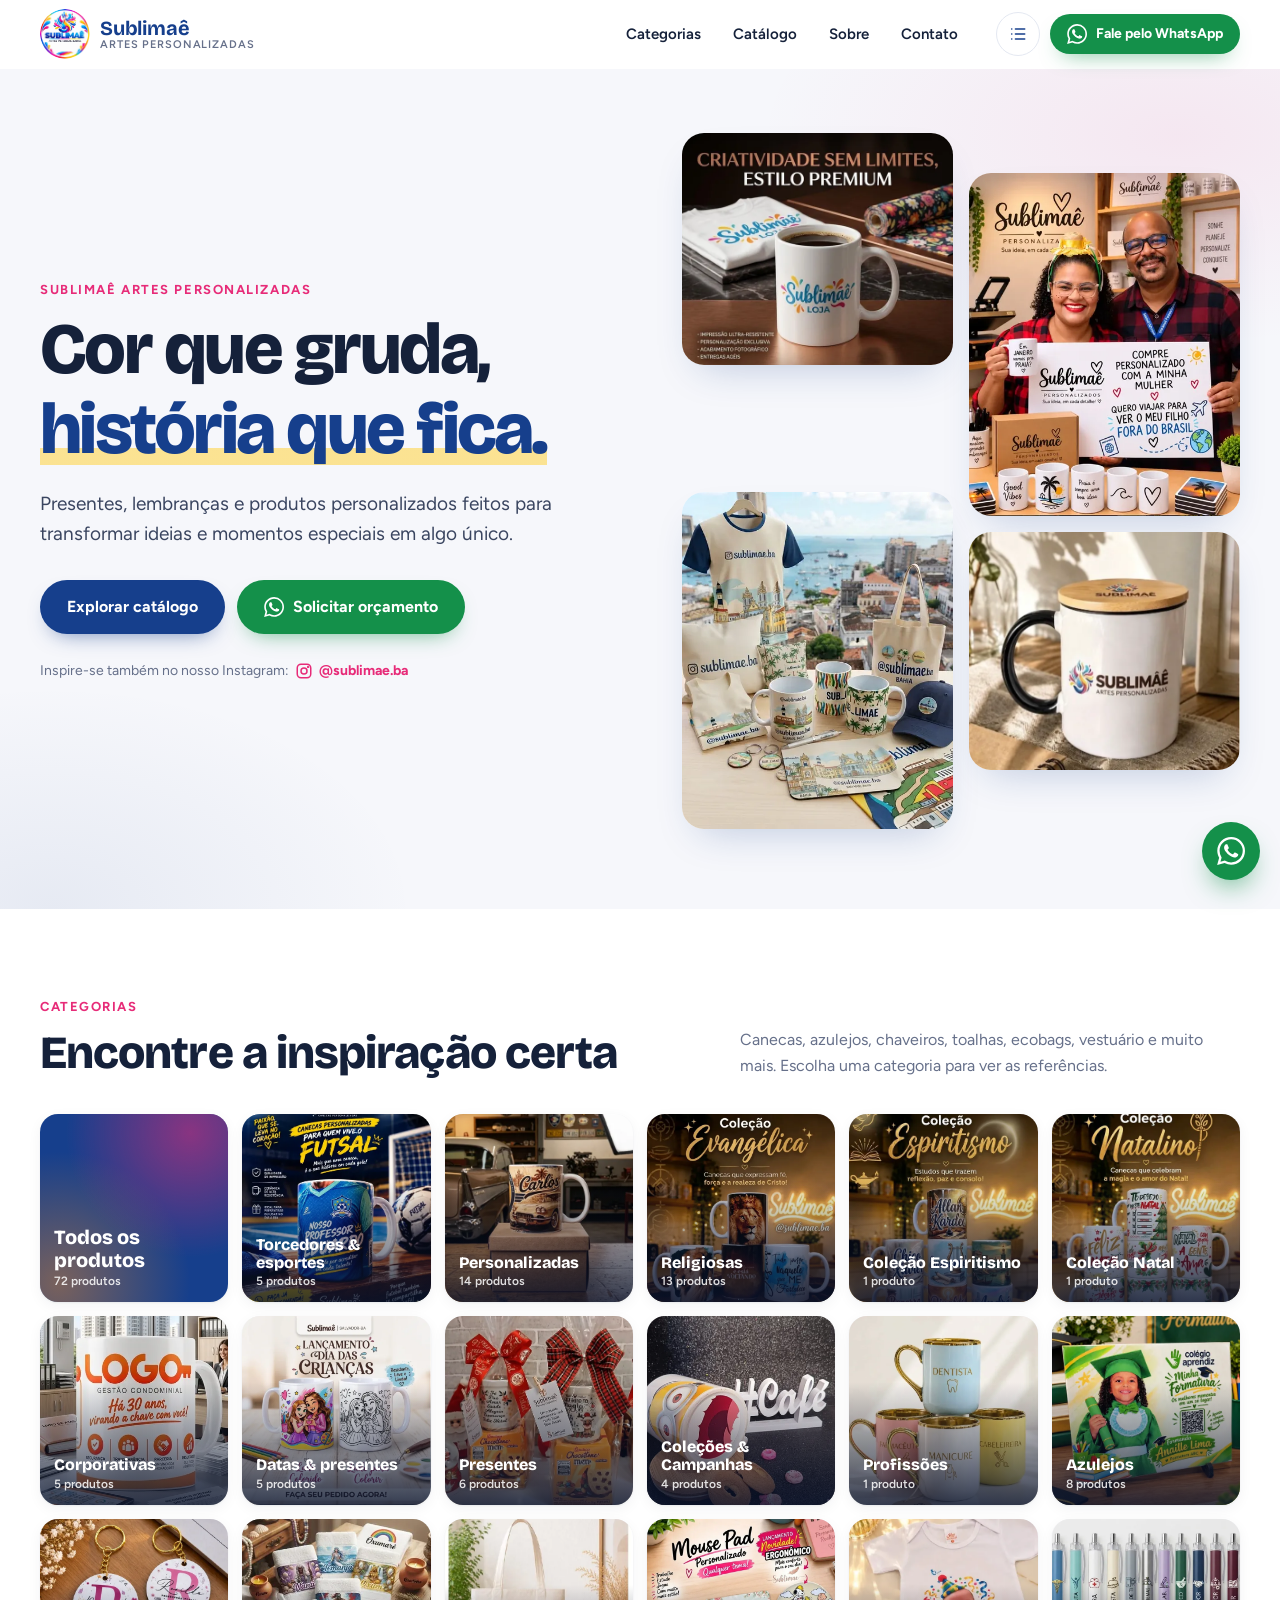
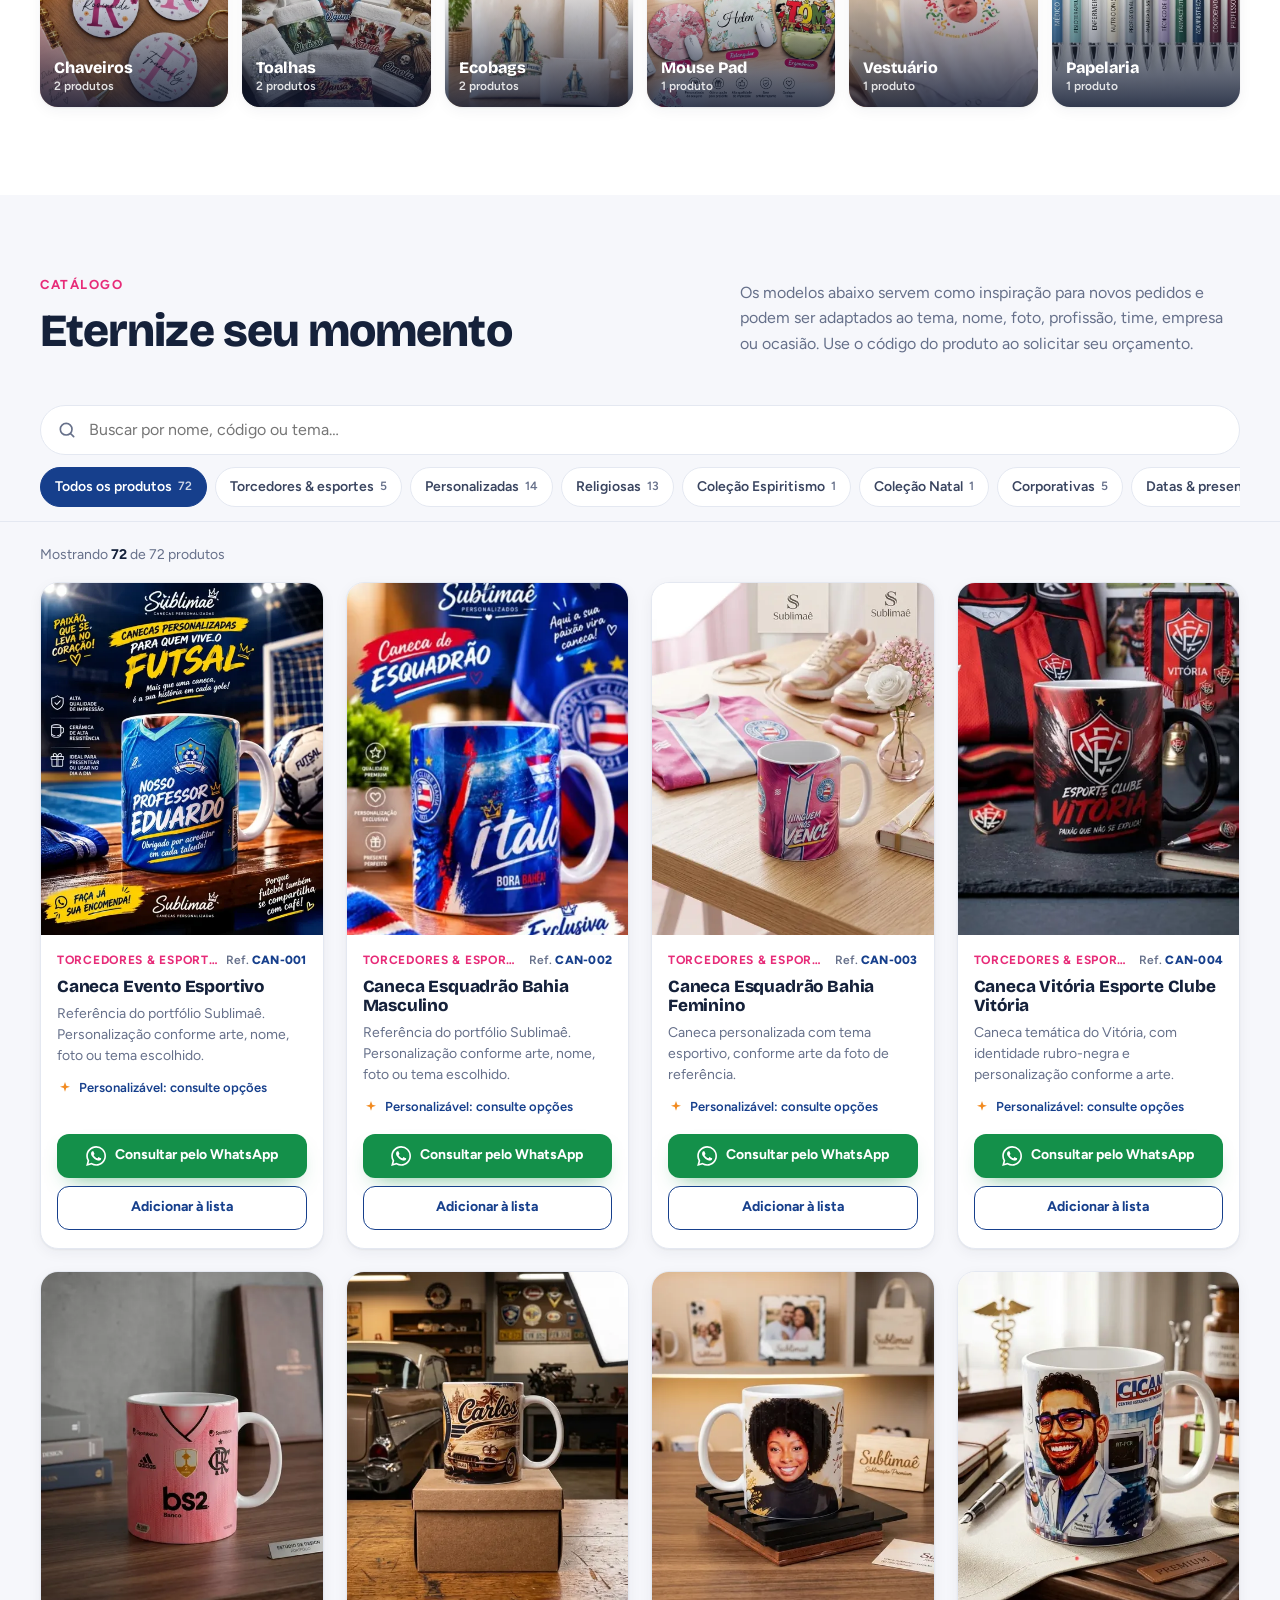
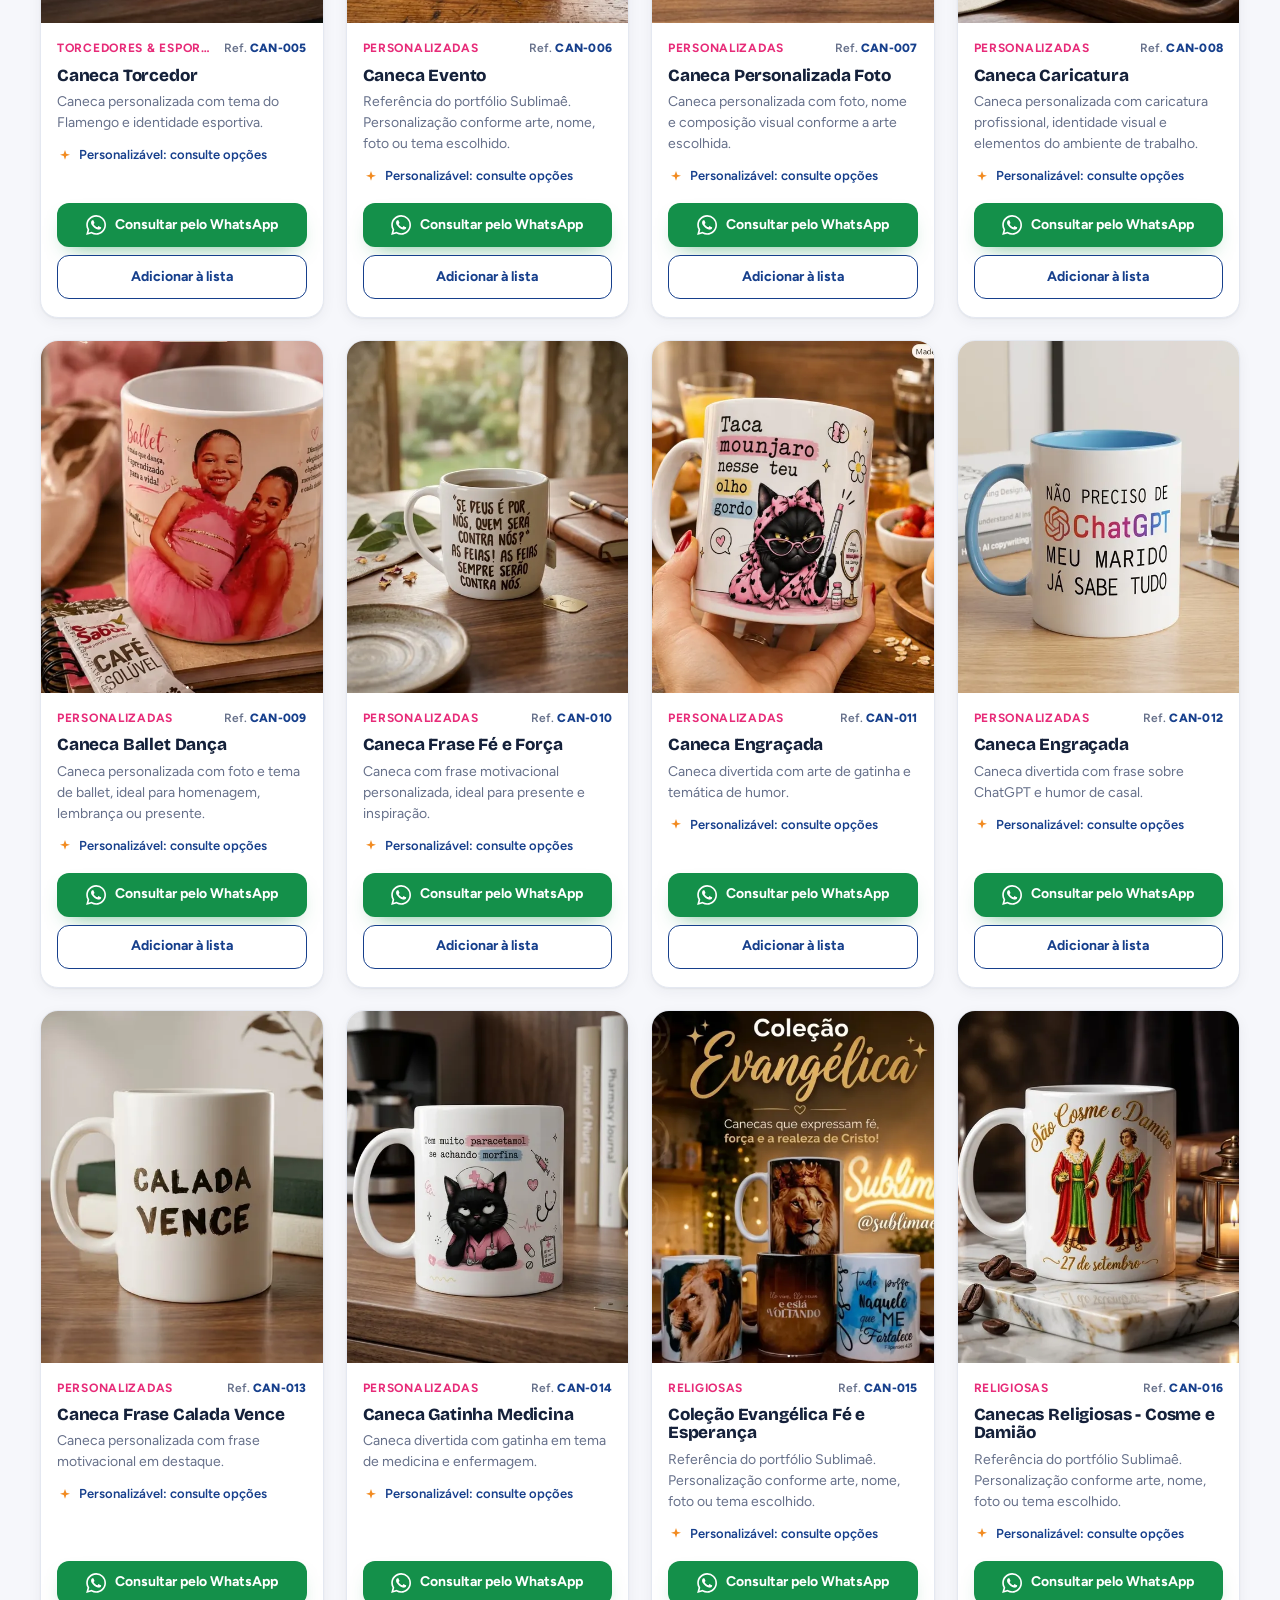
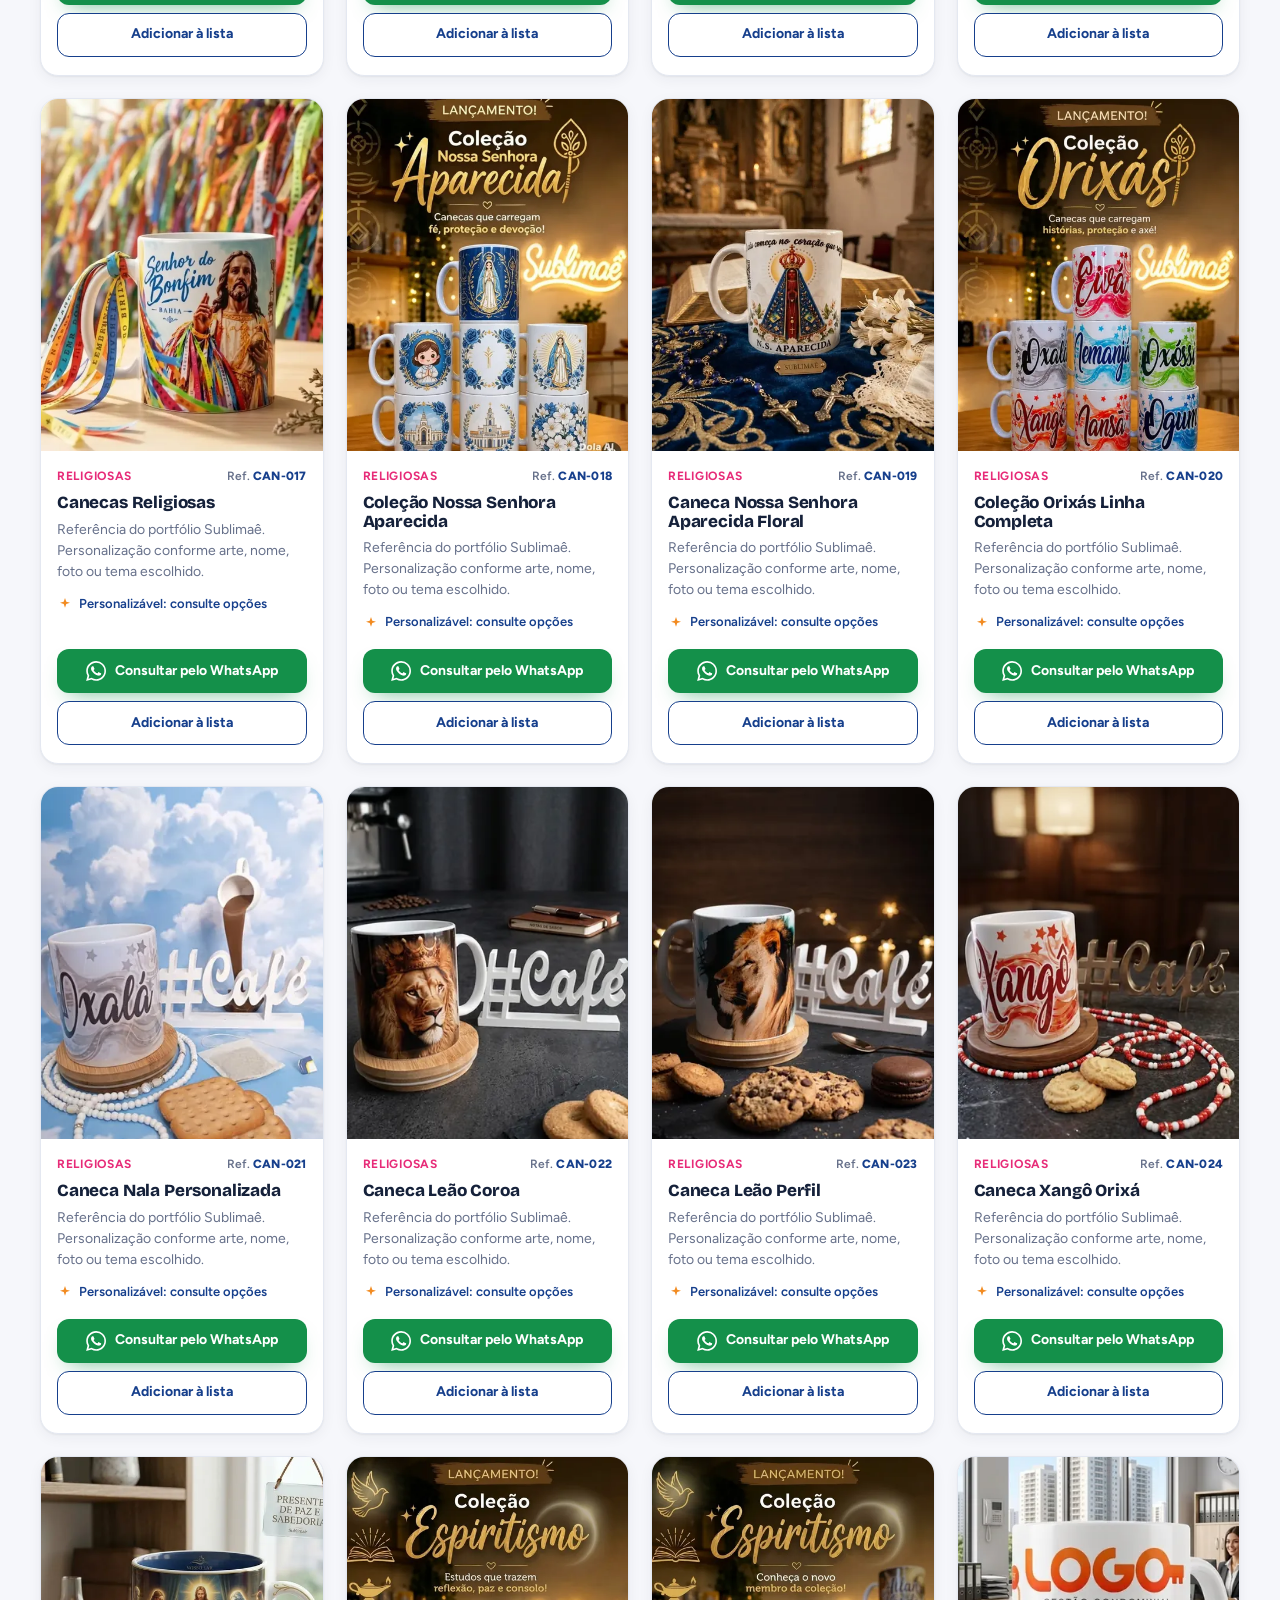
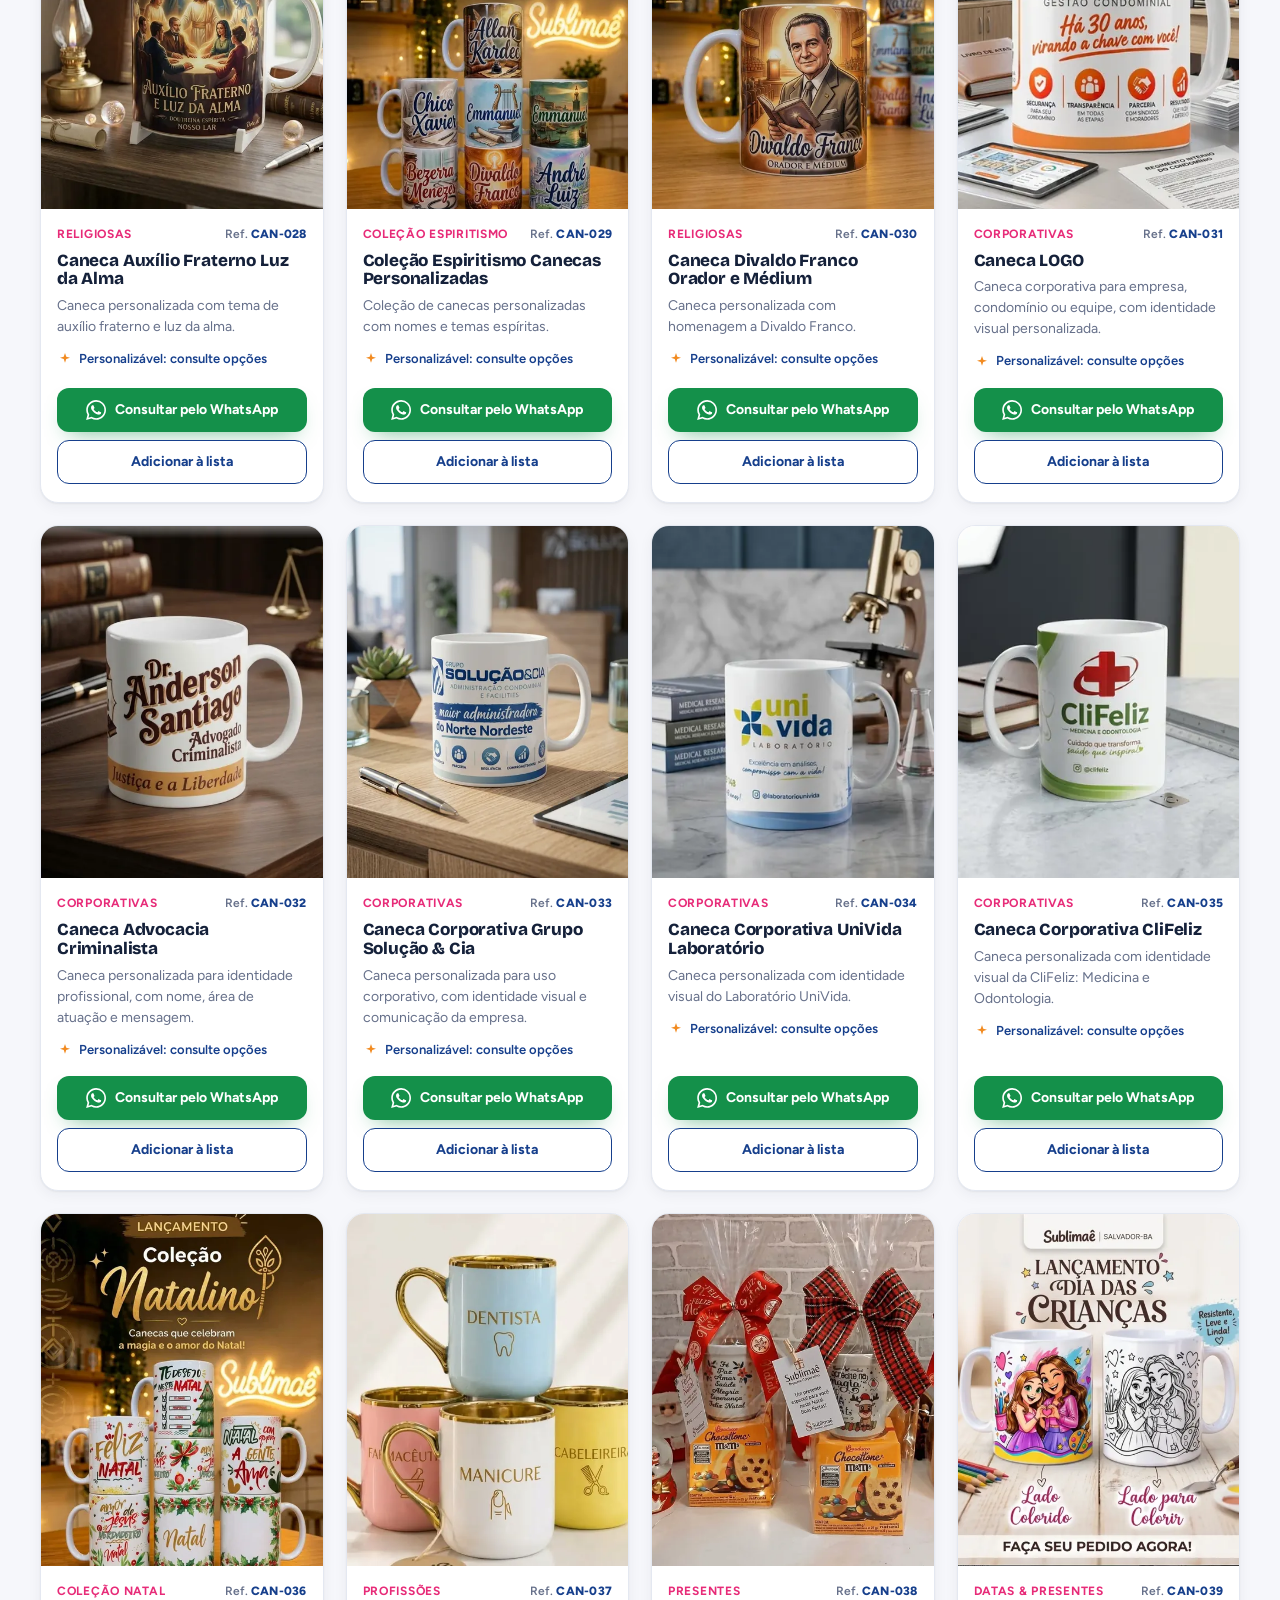
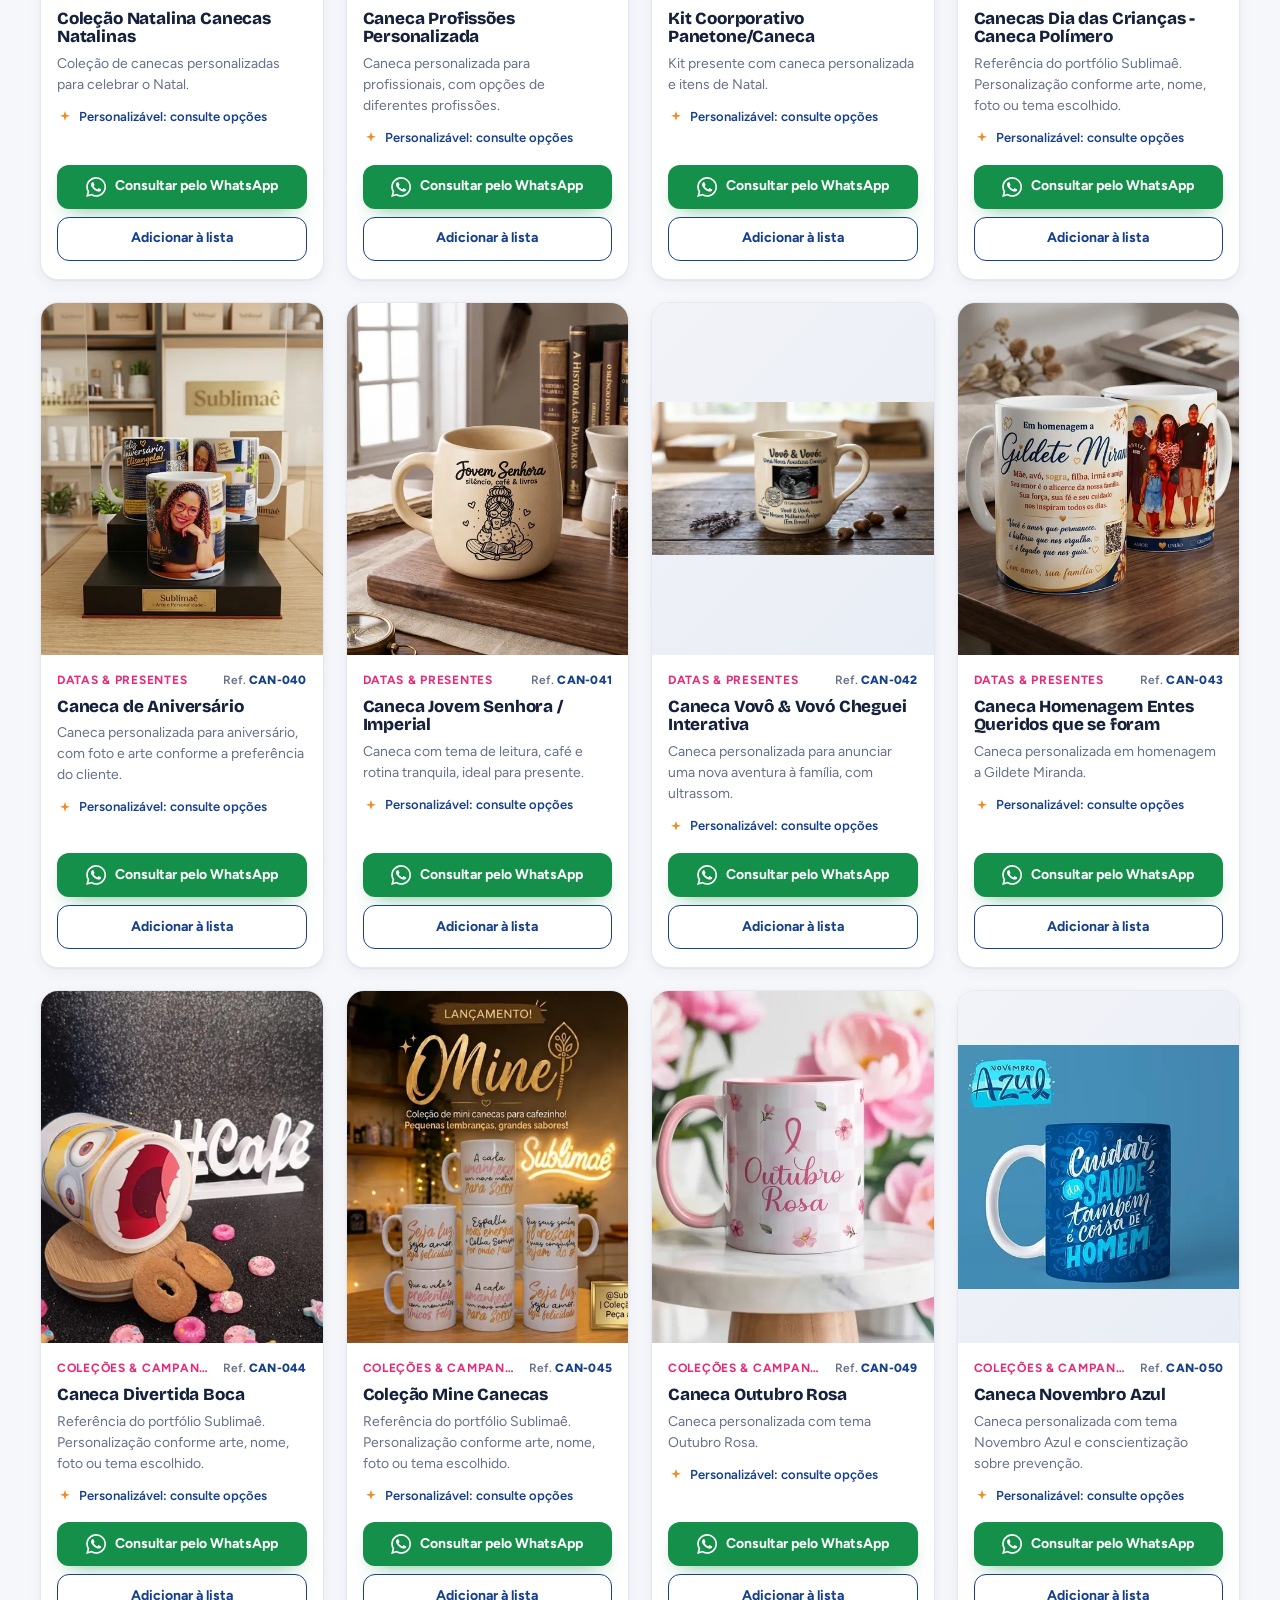
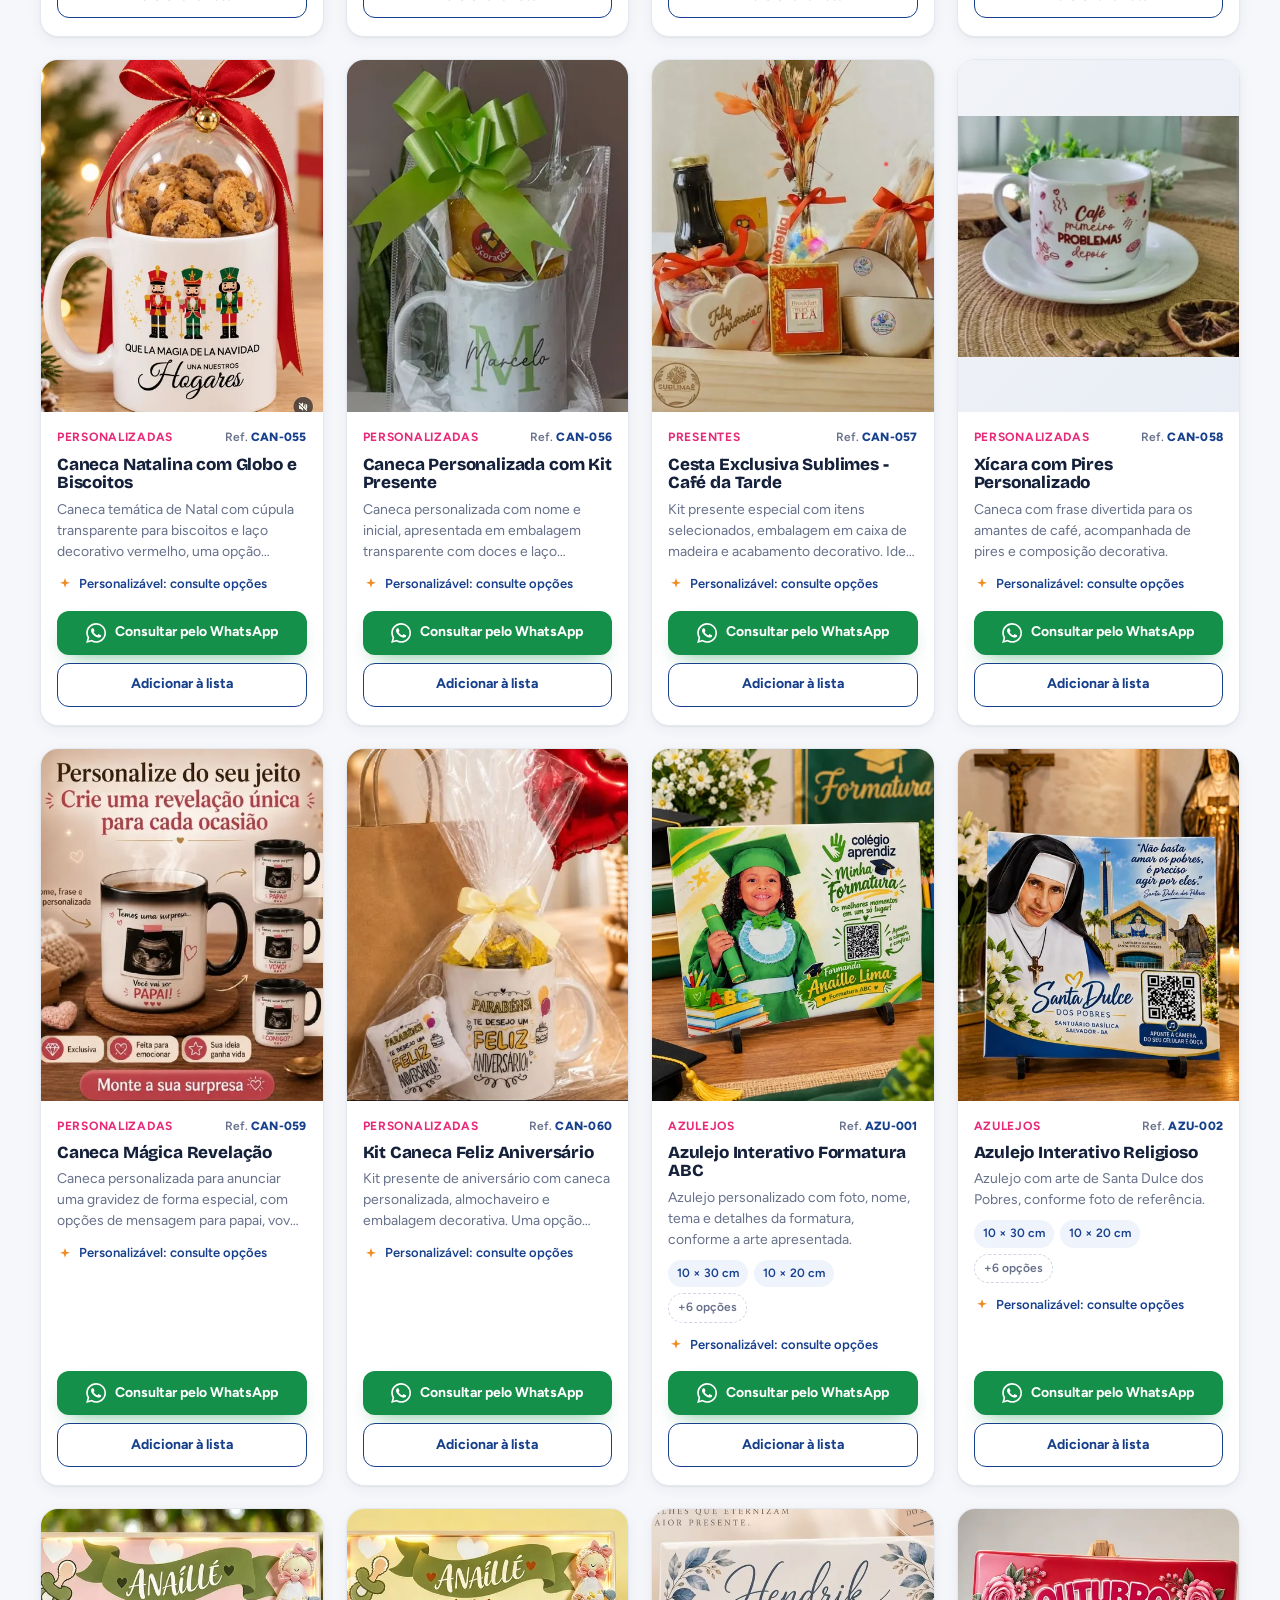
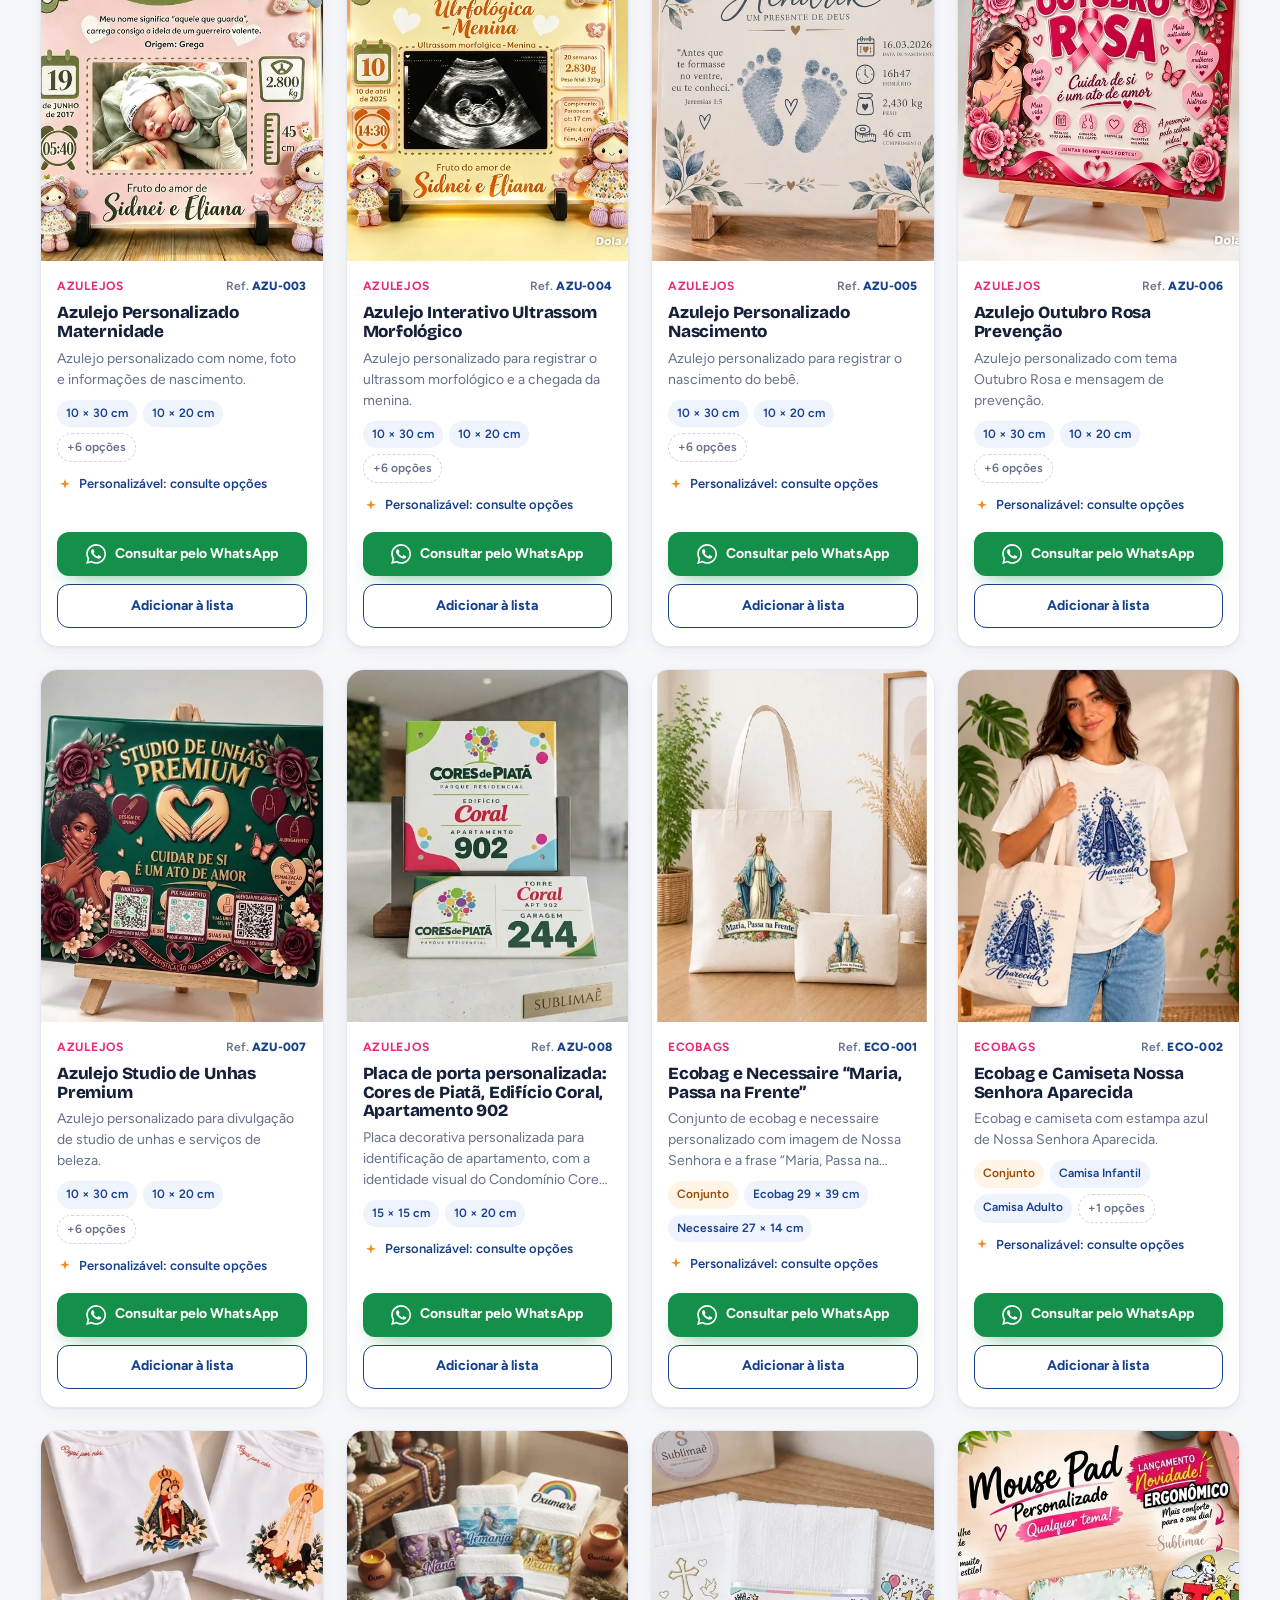
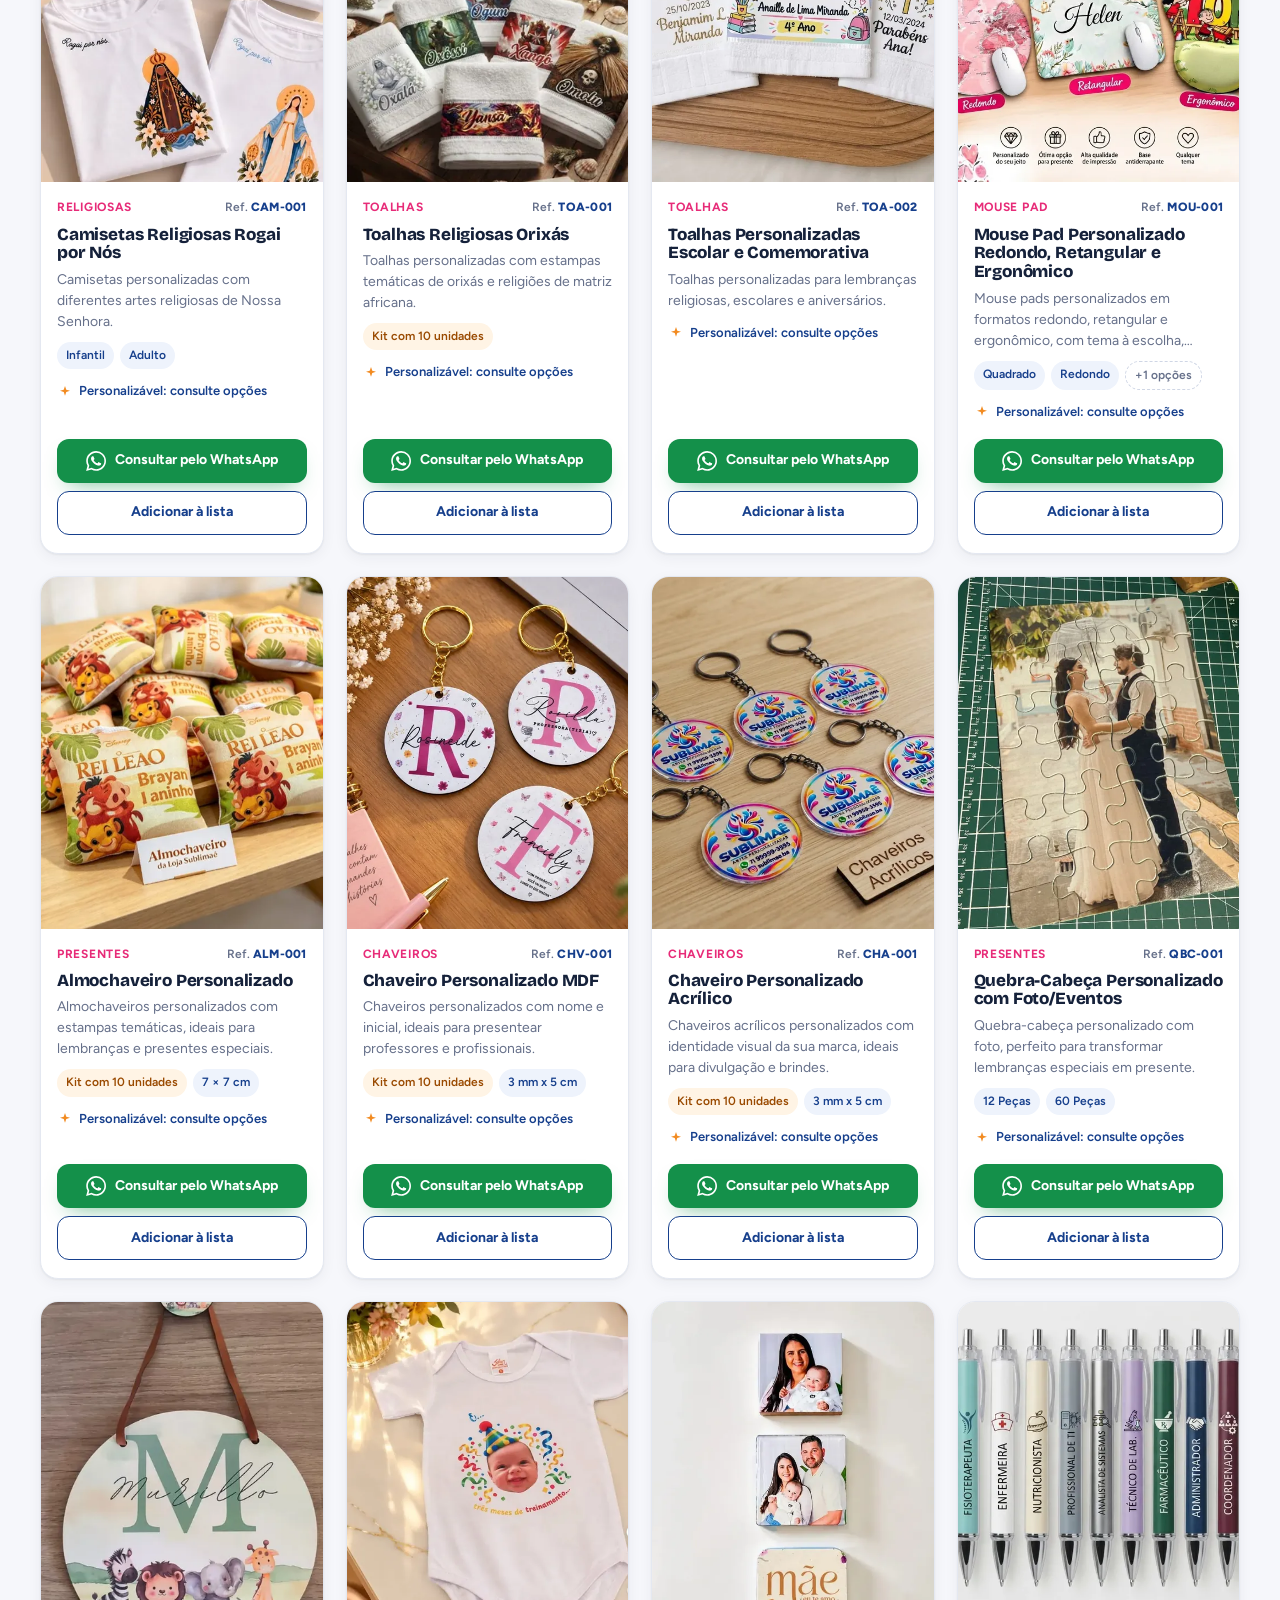
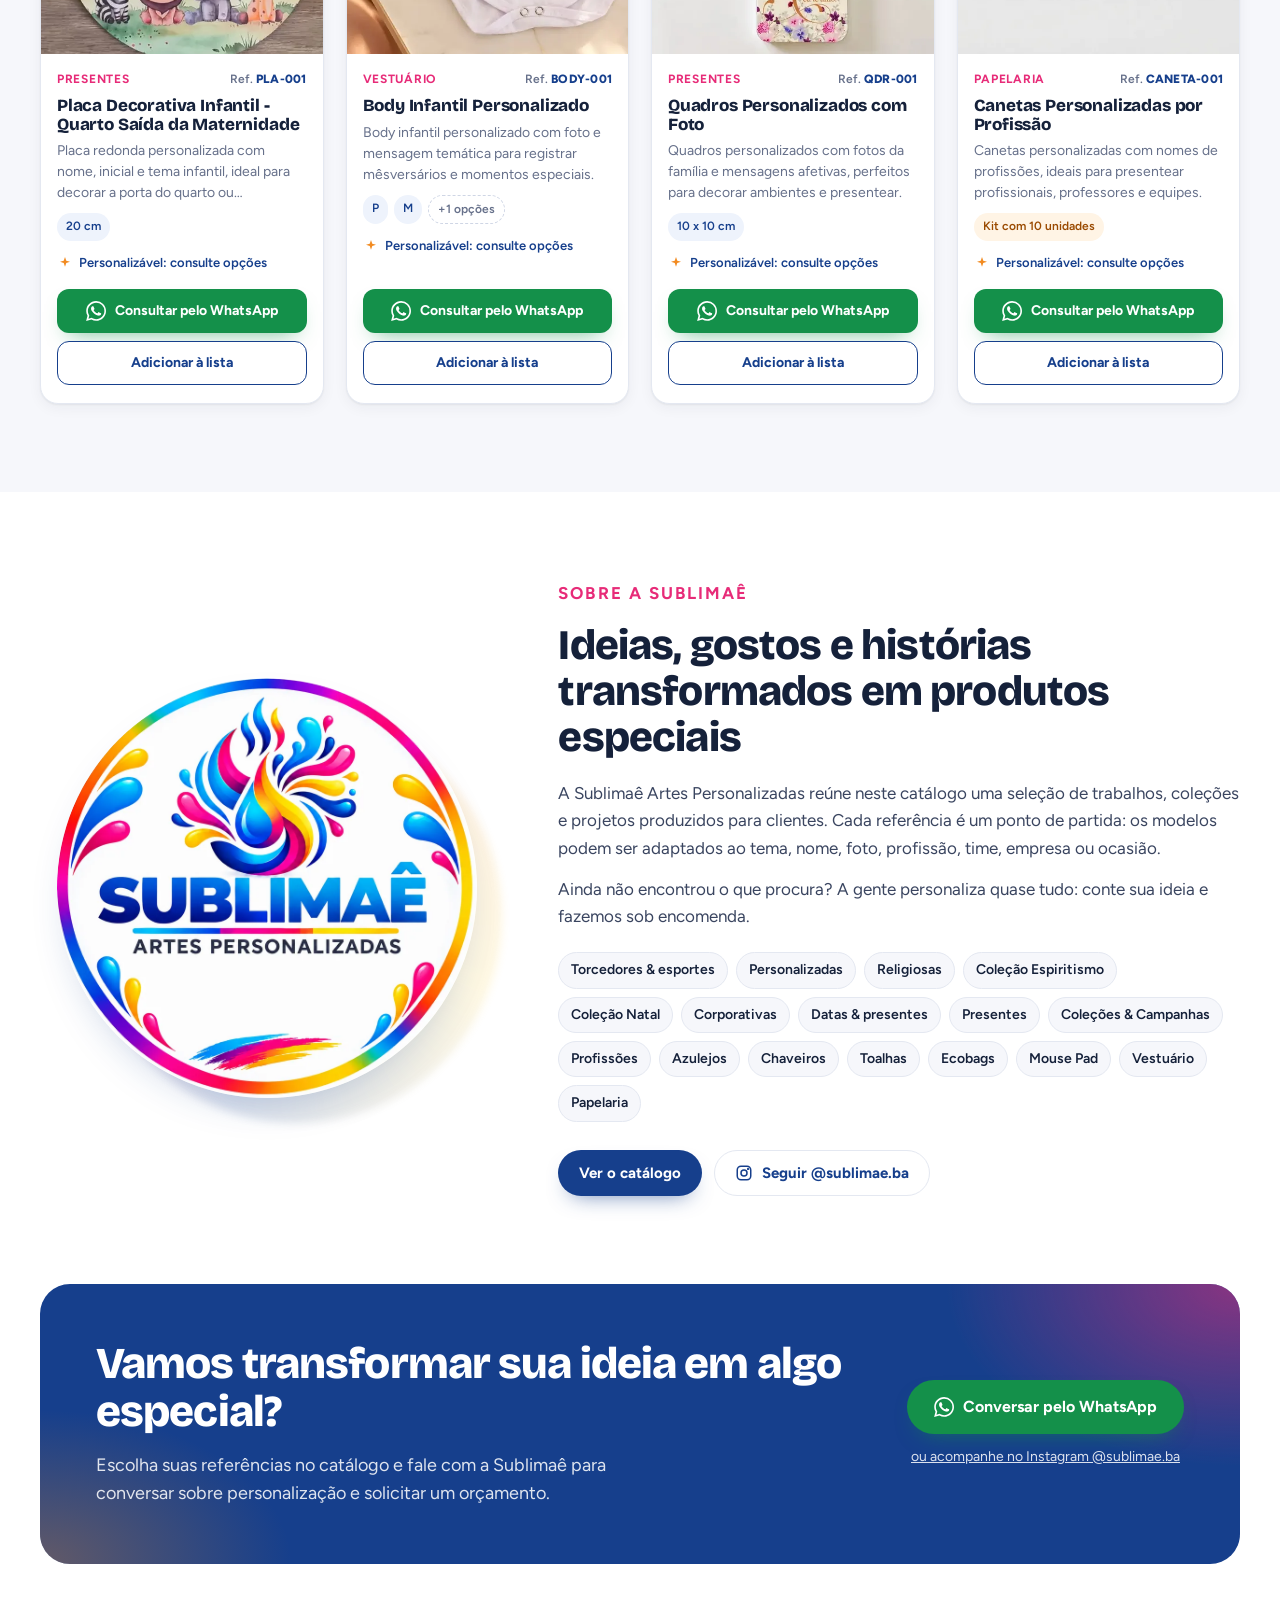
==== commit d0eb58c5: "Remove travessões e marcadores dos textos e nomes dos produtos Co-Authored-By: Claude Opus 5.5 <nore" ====
--- a/index.html
+++ b/index.html
@@ -3,14 +3,14 @@
 <head>
   <meta charset="utf-8">
   <meta name="viewport" content="width=device-width, initial-scale=1, viewport-fit=cover">
-  <title>Sublimaê — Artes Personalizadas | Catálogo de produtos personalizados</title>
-  <meta name="description" content="Catálogo da Sublimaê — Artes Personalizadas: canecas, azulejos, chaveiros, toalhas, ecobags, mouse pads, vestuário, papelaria e presentes personalizados. Escolha suas referências e solicite um orçamento pelo WhatsApp.">
+  <title>Sublimaê Artes Personalizadas | Catálogo de produtos personalizados</title>
+  <meta name="description" content="Catálogo da Sublimaê Artes Personalizadas: canecas, azulejos, chaveiros, toalhas, ecobags, mouse pads, vestuário, papelaria e presentes personalizados. Escolha suas referências e solicite um orçamento pelo WhatsApp.">
   <meta name="theme-color" content="#163F8C">
   <meta property="og:type" content="website">
   <meta property="og:locale" content="pt_BR">
-  <meta property="og:site_name" content="Sublimaê — Artes Personalizadas">
-  <meta property="og:title" content="Sublimaê — Artes Personalizadas">
-  <meta property="og:description" content="Cor que gruda, história que fica. Presentes, lembranças e produtos personalizados — solicite seu orçamento pelo WhatsApp.">
+  <meta property="og:site_name" content="Sublimaê Artes Personalizadas">
+  <meta property="og:title" content="Sublimaê Artes Personalizadas">
+  <meta property="og:description" content="Cor que gruda, história que fica. Presentes, lembranças e produtos personalizados. Solicite seu orçamento pelo WhatsApp.">
   <meta property="og:image" content="assets/img/og-image.jpg">
   <link rel="icon" type="image/png" href="assets/img/favicon.png">
   <link rel="apple-touch-icon" href="assets/img/apple-touch-icon.png">
@@ -20,7 +20,7 @@
   <link rel="preload" as="image" href="assets/img/destaque-1-sm.webp" type="image/webp">
   <link rel="stylesheet" href="assets/css/styles.css">
   <script type="application/ld+json">
-  {"@context":"https://schema.org","@type":"Organization","name":"Sublimaê — Artes Personalizadas","sameAs":["https://www.instagram.com/sublimae.ba/"],"contactPoint":{"@type":"ContactPoint","telephone":"+55-71-9959-3595","contactType":"customer service","url":"https://wa.me/557199593595"}}
+  {"@context":"https://schema.org","@type":"Organization","name":"Sublimaê Artes Personalizadas","sameAs":["https://www.instagram.com/sublimae.ba/"],"contactPoint":{"@type":"ContactPoint","telephone":"+55-71-9959-3595","contactType":"customer service","url":"https://wa.me/557199593595"}}
   </script>
 </head>
 <body>
@@ -29,8 +29,8 @@
   <!-- Cabeçalho -->
   <header class="site-header" id="topo">
     <div class="wrap header-inner">
-      <a class="brand" href="#topo" aria-label="Sublimaê — Artes Personalizadas, voltar ao início">
-        <img src="assets/img/logo-sm.webp" width="420" height="420" alt="Logotipo Sublimaê — Artes Personalizadas">
+      <a class="brand" href="#topo" aria-label="Sublimaê Artes Personalizadas, voltar ao início">
+        <img src="assets/img/logo-sm.webp" width="420" height="420" alt="Logotipo Sublimaê Artes Personalizadas">
         <span class="brand-text"><strong>Sublimaê</strong><small>Artes Personalizadas</small></span>
       </a>
       <nav class="main-nav" id="mainNav" aria-label="Navegação principal">
@@ -60,7 +60,7 @@
     <section class="hero" aria-labelledby="hero-title">
       <div class="wrap hero-inner">
         <div class="hero-copy">
-          <p class="eyebrow">Sublimaê — Artes Personalizadas</p>
+          <p class="eyebrow">Sublimaê Artes Personalizadas</p>
           <h1 id="hero-title">Cor que gruda, <span>história que fica.</span></h1>
           <p class="lead">Presentes, lembranças e produtos personalizados feitos para transformar ideias e momentos especiais em algo único.</p>
           <div class="hero-actions">
@@ -78,10 +78,10 @@
           </p>
         </div>
         <div class="hero-collage" aria-label="Destaques do catálogo">
-          <figure class="hc hc-1"><img src="assets/img/destaque-1-sm.webp" srcset="assets/img/destaque-1-sm.webp 600w, assets/img/destaque-1.webp 1023w" sizes="(max-width: 900px) 46vw, 300px" width="600" height="514" alt="Sublimaê Loja — destaque" fetchpriority="high"></figure>
-          <figure class="hc hc-2"><img src="assets/img/destaque-2-sm.webp" srcset="assets/img/destaque-2-sm.webp 474w, assets/img/destaque-2.webp 718w" sizes="(max-width: 900px) 46vw, 260px" width="474" height="600" alt="Coleção Orixás — lançamento"></figure>
-          <figure class="hc hc-3"><img src="assets/img/destaque-3-sm.webp" srcset="assets/img/destaque-3-sm.webp 483w, assets/img/destaque-3.webp 928w" sizes="(max-width: 900px) 46vw, 260px" width="483" height="600" alt="Coleção Evangélica — fé e esperança"></figure>
-          <figure class="hc hc-4"><img src="assets/img/destaque-4-sm.webp" srcset="assets/img/destaque-4-sm.webp 600w, assets/img/destaque-4.webp 903w" sizes="(max-width: 900px) 46vw, 300px" width="600" height="526" alt="Caneca Senhor do Bonfim — Bahia"></figure>
+          <figure class="hc hc-1"><img src="assets/img/destaque-1-sm.webp" srcset="assets/img/destaque-1-sm.webp 600w, assets/img/destaque-1.webp 1023w" sizes="(max-width: 900px) 46vw, 300px" width="600" height="514" alt="Sublimaê Loja em destaque" fetchpriority="high"></figure>
+          <figure class="hc hc-2"><img src="assets/img/destaque-2-sm.webp" srcset="assets/img/destaque-2-sm.webp 474w, assets/img/destaque-2.webp 718w" sizes="(max-width: 900px) 46vw, 260px" width="474" height="600" alt="Lançamento da Coleção Orixás"></figure>
+          <figure class="hc hc-3"><img src="assets/img/destaque-3-sm.webp" srcset="assets/img/destaque-3-sm.webp 483w, assets/img/destaque-3.webp 928w" sizes="(max-width: 900px) 46vw, 260px" width="483" height="600" alt="Coleção Evangélica: fé e esperança"></figure>
+          <figure class="hc hc-4"><img src="assets/img/destaque-4-sm.webp" srcset="assets/img/destaque-4-sm.webp 600w, assets/img/destaque-4.webp 903w" sizes="(max-width: 900px) 46vw, 300px" width="600" height="526" alt="Caneca Senhor do Bonfim, Bahia"></figure>
         </div>
       </div>
     </section>
@@ -148,13 +148,13 @@
     <section class="section about" id="sobre" aria-labelledby="about-title">
       <div class="wrap about-inner">
         <div class="about-media">
-          <img src="assets/img/logo.webp" width="900" height="900" alt="Logotipo Sublimaê — Artes Personalizadas" loading="lazy">
+          <img src="assets/img/logo.webp" width="900" height="900" alt="Logotipo Sublimaê Artes Personalizadas" loading="lazy">
         </div>
         <div class="about-copy">
           <p class="eyebrow">Sobre a Sublimaê</p>
           <h2 id="about-title">Ideias, gostos e histórias transformados em produtos especiais</h2>
-          <p>A Sublimaê — Artes Personalizadas reúne neste catálogo uma seleção de trabalhos, coleções e projetos produzidos para clientes. Cada referência é um ponto de partida: os modelos podem ser adaptados ao tema, nome, foto, profissão, time, empresa ou ocasião.</p>
-          <p>Ainda não encontrou o que procura? A gente personaliza quase tudo — conte sua ideia e fazemos sob encomenda.</p>
+          <p>A Sublimaê Artes Personalizadas reúne neste catálogo uma seleção de trabalhos, coleções e projetos produzidos para clientes. Cada referência é um ponto de partida: os modelos podem ser adaptados ao tema, nome, foto, profissão, time, empresa ou ocasião.</p>
+          <p>Ainda não encontrou o que procura? A gente personaliza quase tudo: conte sua ideia e fazemos sob encomenda.</p>
           <ul class="about-list" id="aboutList"></ul>
           <div class="about-actions">
             <a class="btn btn-primary" href="#catalogo">Ver o catálogo</a>
@@ -194,7 +194,7 @@
         <img src="assets/img/logo-sm.webp" width="420" height="420" alt="Sublimaê" loading="lazy">
         <div>
           <strong>Sublimaê</strong>
-          <span>Sublimaê — Artes Personalizadas</span>
+          <span>Sublimaê Artes Personalizadas</span>
         </div>
       </div>
       <div>
@@ -210,7 +210,7 @@
       </div>
     </div>
     <div class="wrap footer-bottom">
-      <p>© <span id="year">2026</span> Sublimaê — Artes Personalizadas. Todos os direitos reservados.</p>
+      <p>© <span id="year">2026</span> Sublimaê Artes Personalizadas. Todos os direitos reservados.</p>
       <a href="#topo">Voltar ao topo ↑</a>
     </div>
   </footer>
@@ -249,7 +249,7 @@
         <div id="viewerExtra"></div>
         <p class="custom-note">
           <svg viewBox="0 0 24 24" aria-hidden="true"><path d="M12 3l1.9 5.6L19.5 10l-5.6 1.9L12 17.5l-1.9-5.6L4.5 10l5.6-1.4z"/></svg>
-          Personalizável — consulte as opções de arte, nome, foto e tema.
+          Personalizável: consulte as opções de arte, nome, foto e tema.
         </p>
         <div class="viewer-actions">
           <a class="btn btn-wa" id="viewerWa" href="https://wa.me/557199593595" target="_blank" rel="noopener noreferrer">
--- a/assets/css/styles.css
+++ b/assets/css/styles.css
@@ -1,5 +1,5 @@
 /* ==========================================================================
-   Sublimaê — Artes Personalizadas · estilos do site
+   Sublimaê Artes Personalizadas | estilos do site
    ========================================================================== */
 
 :root {
@@ -9,7 +9,7 @@
   --pink: #E72B78;
   --orange: #F28B21;
   --yellow: #FFD23C;
-  --wa: #14904A;            /* verde WhatsApp — exclusivo para botões de contato */
+  --wa: #14904A;            /* verde WhatsApp: exclusivo para botões de contato */
   --wa-hover: #0E773C;
   --ink: #15213A;
   --text: #3A4560;
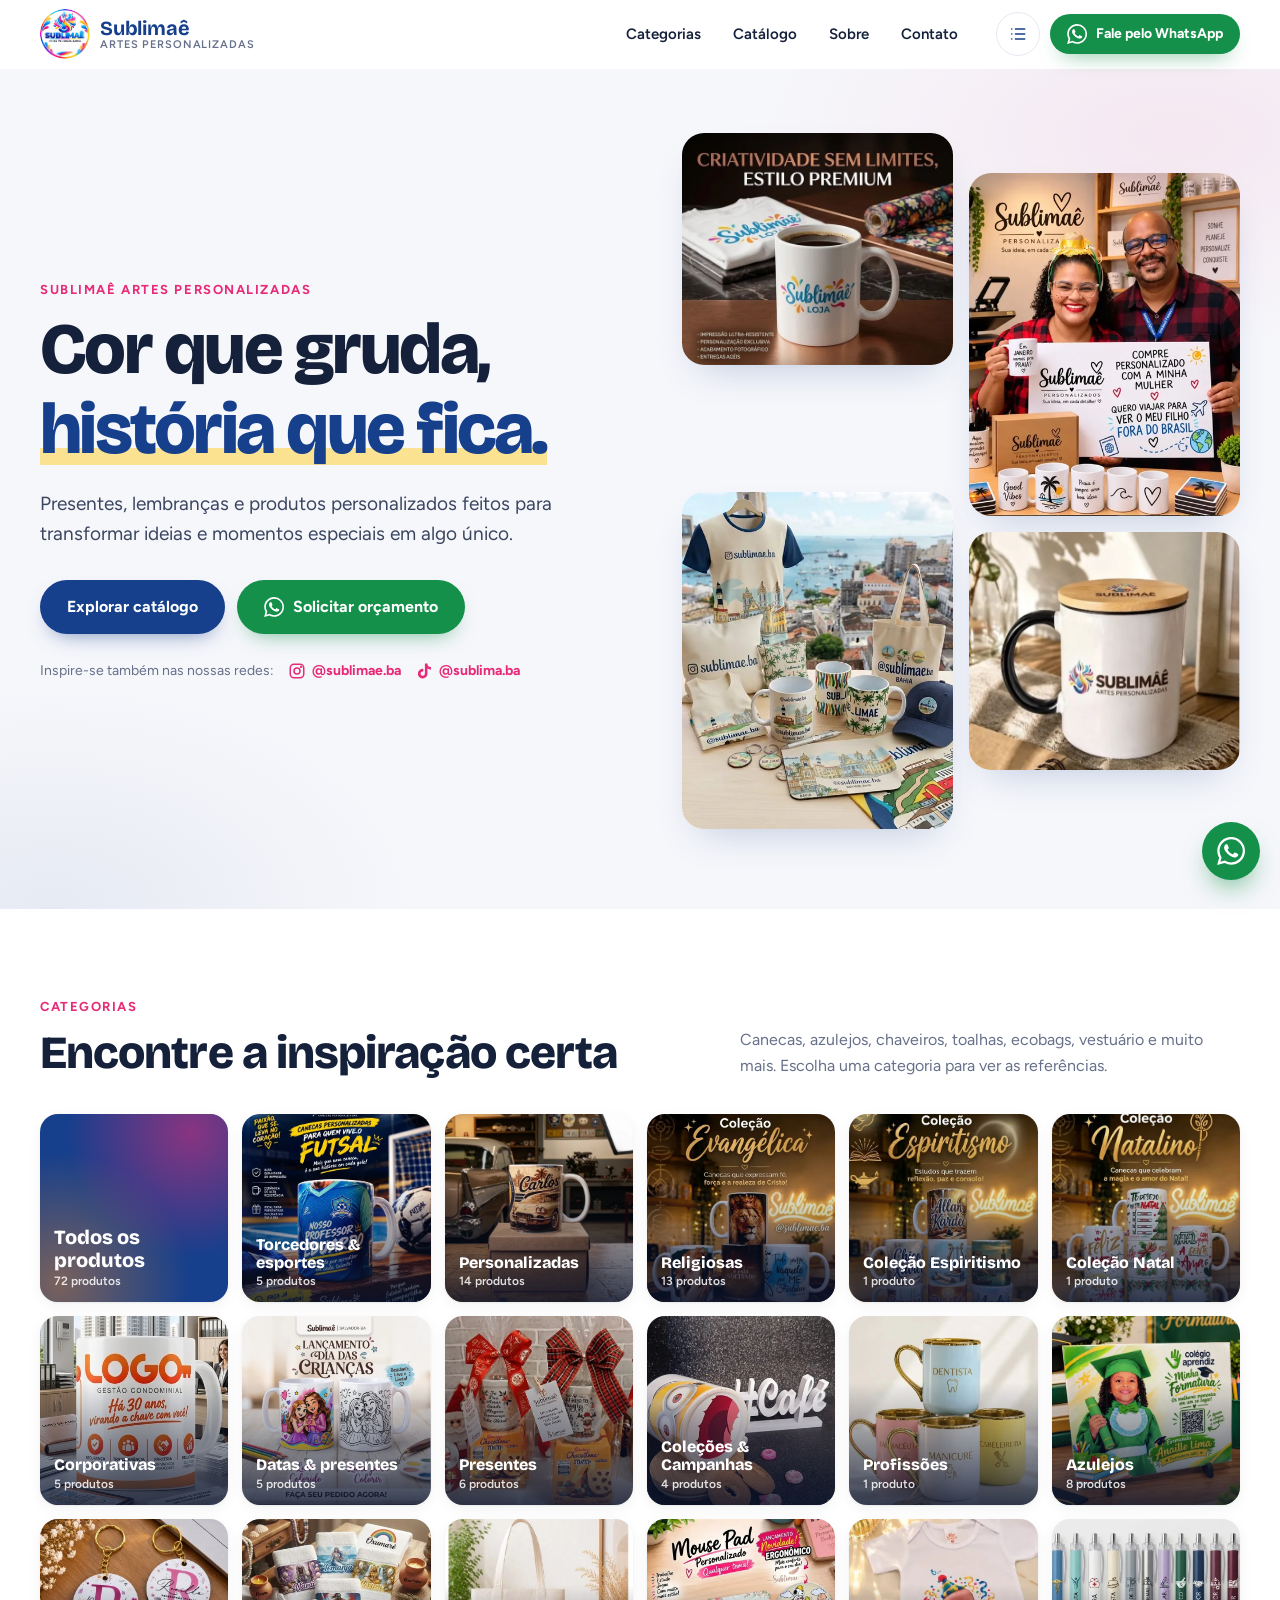
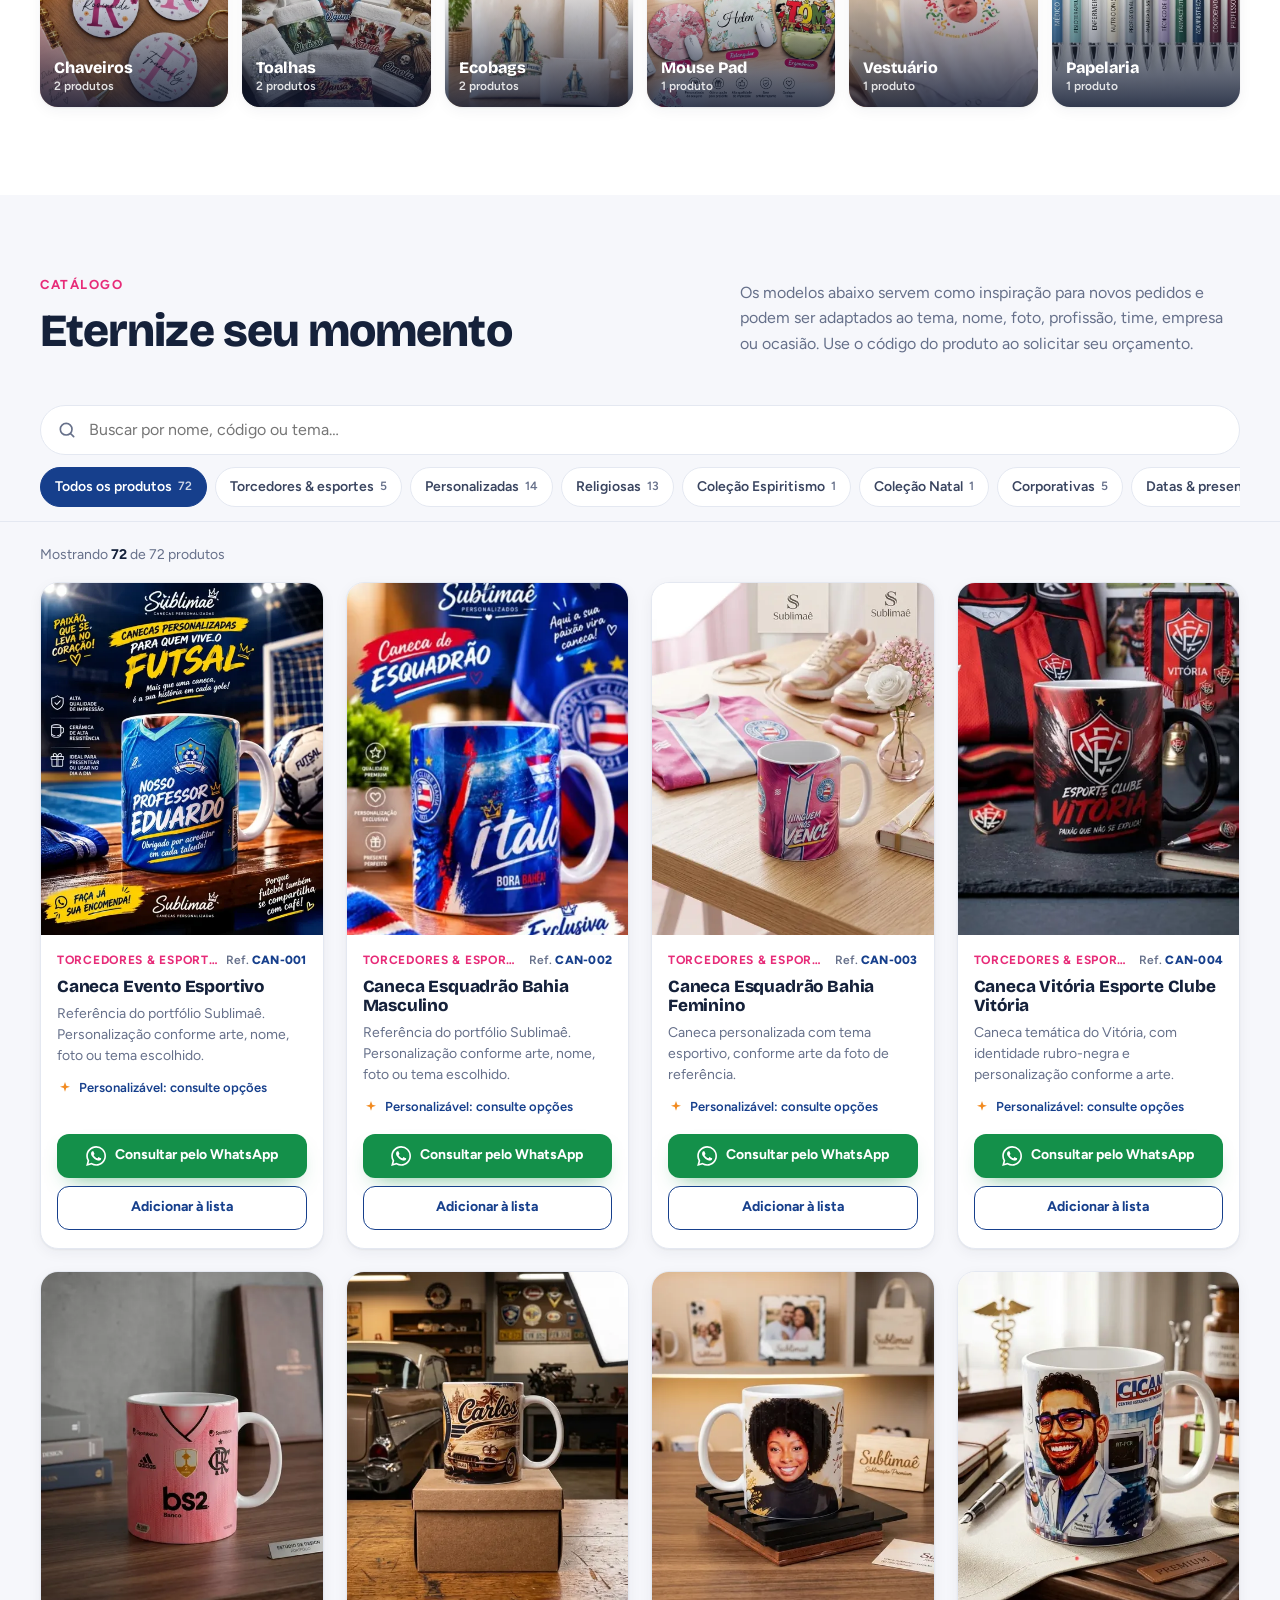
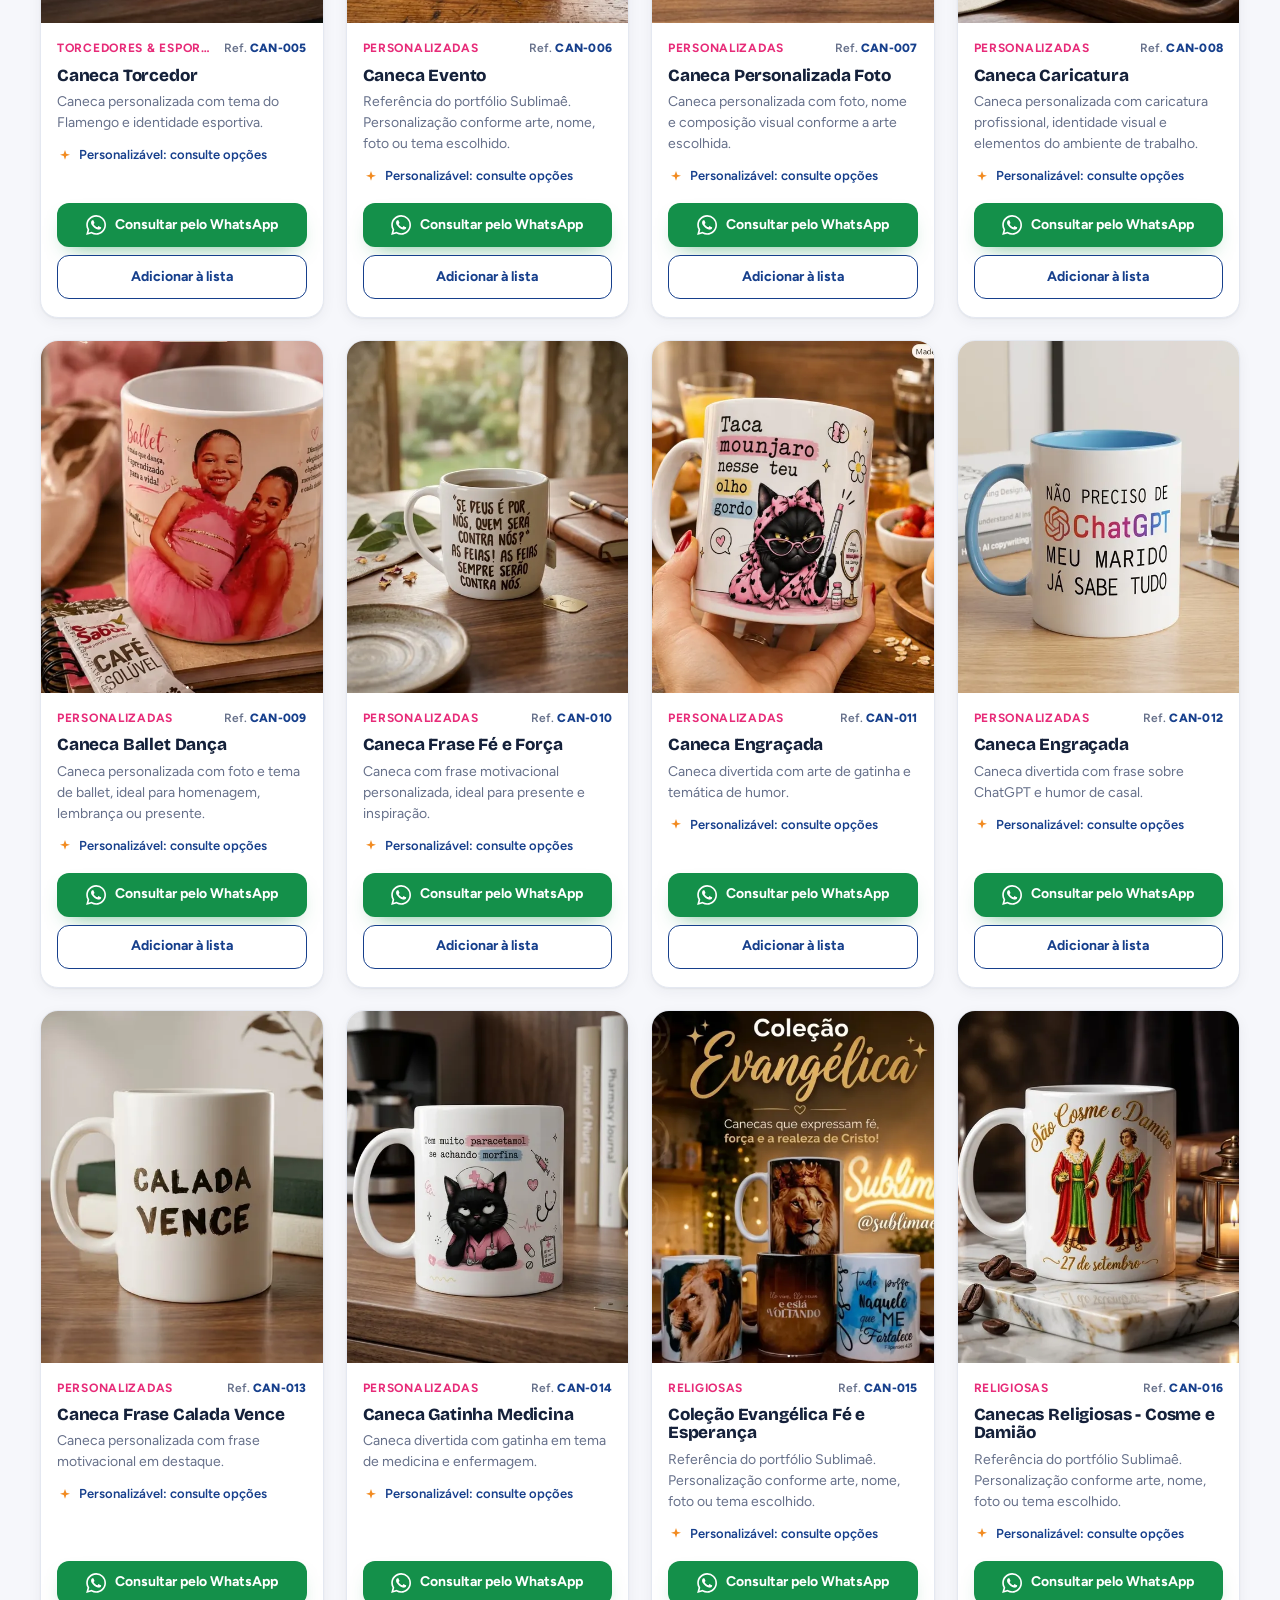
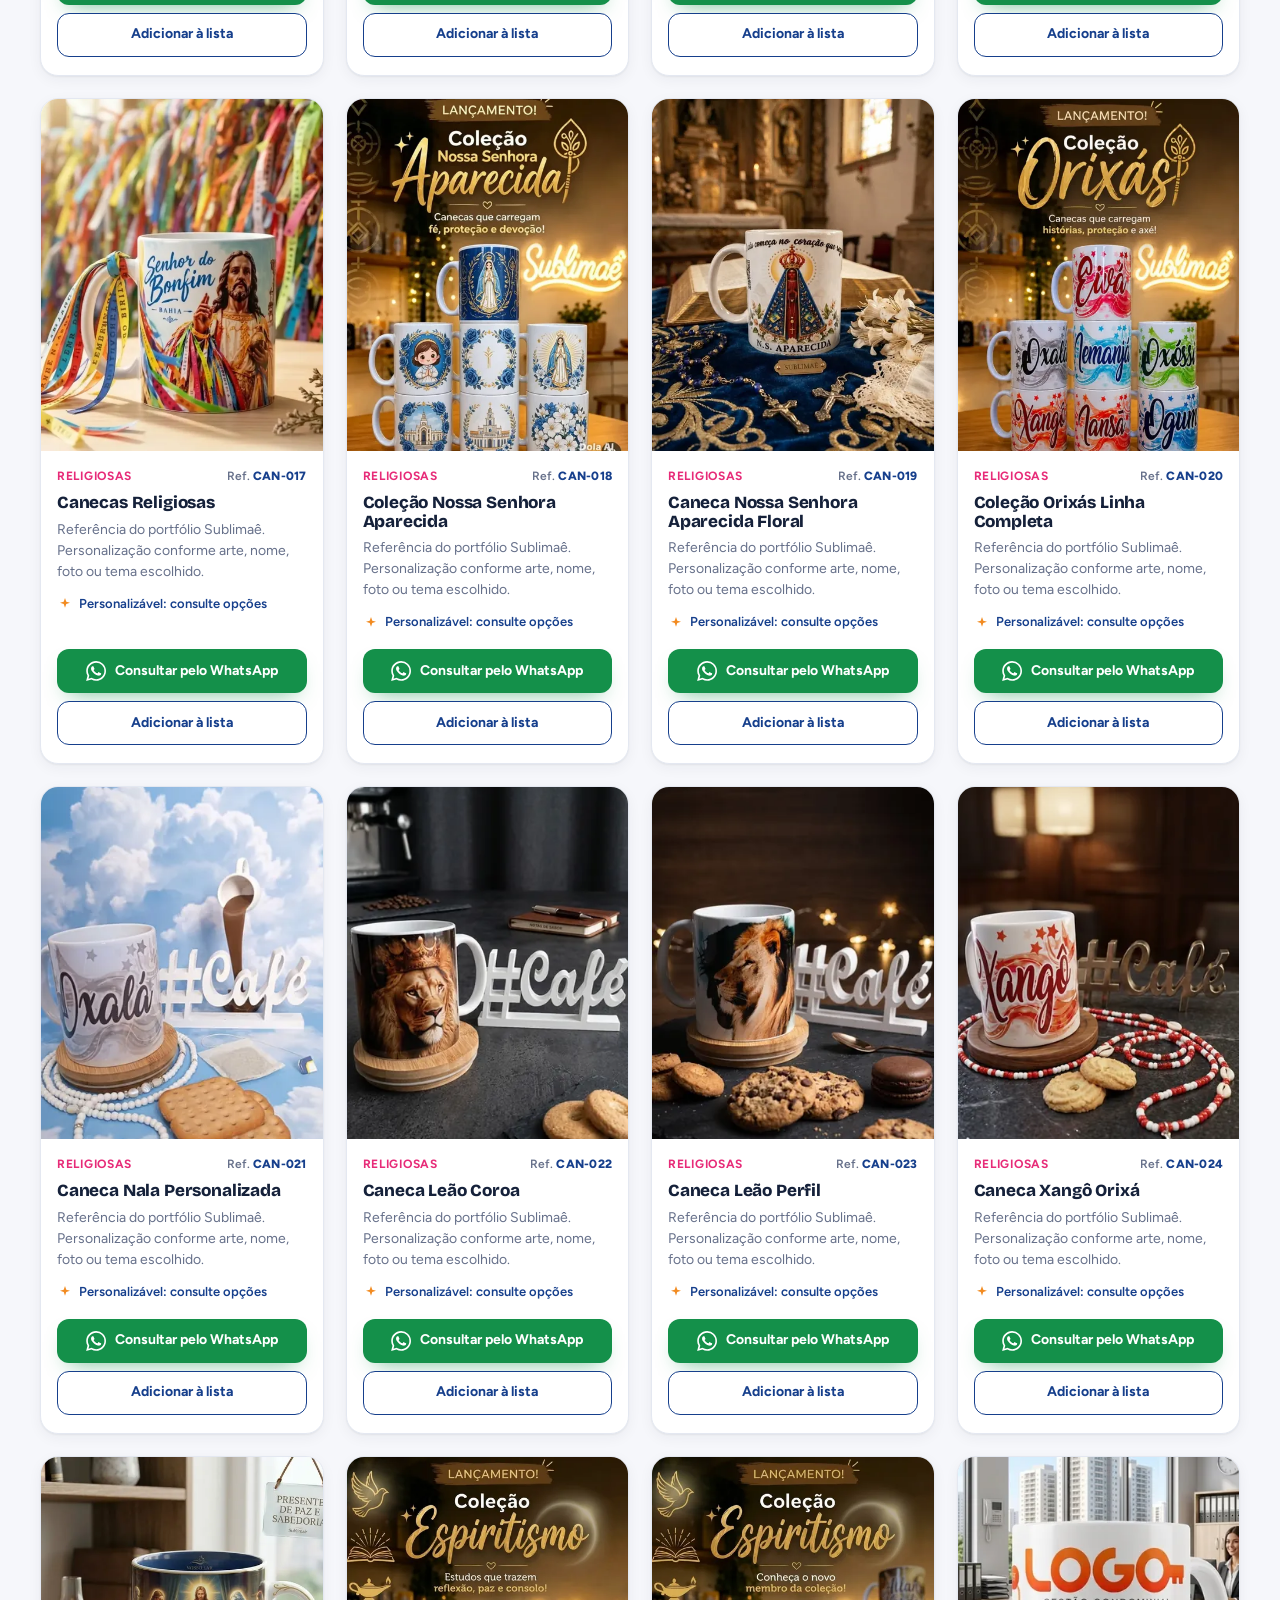
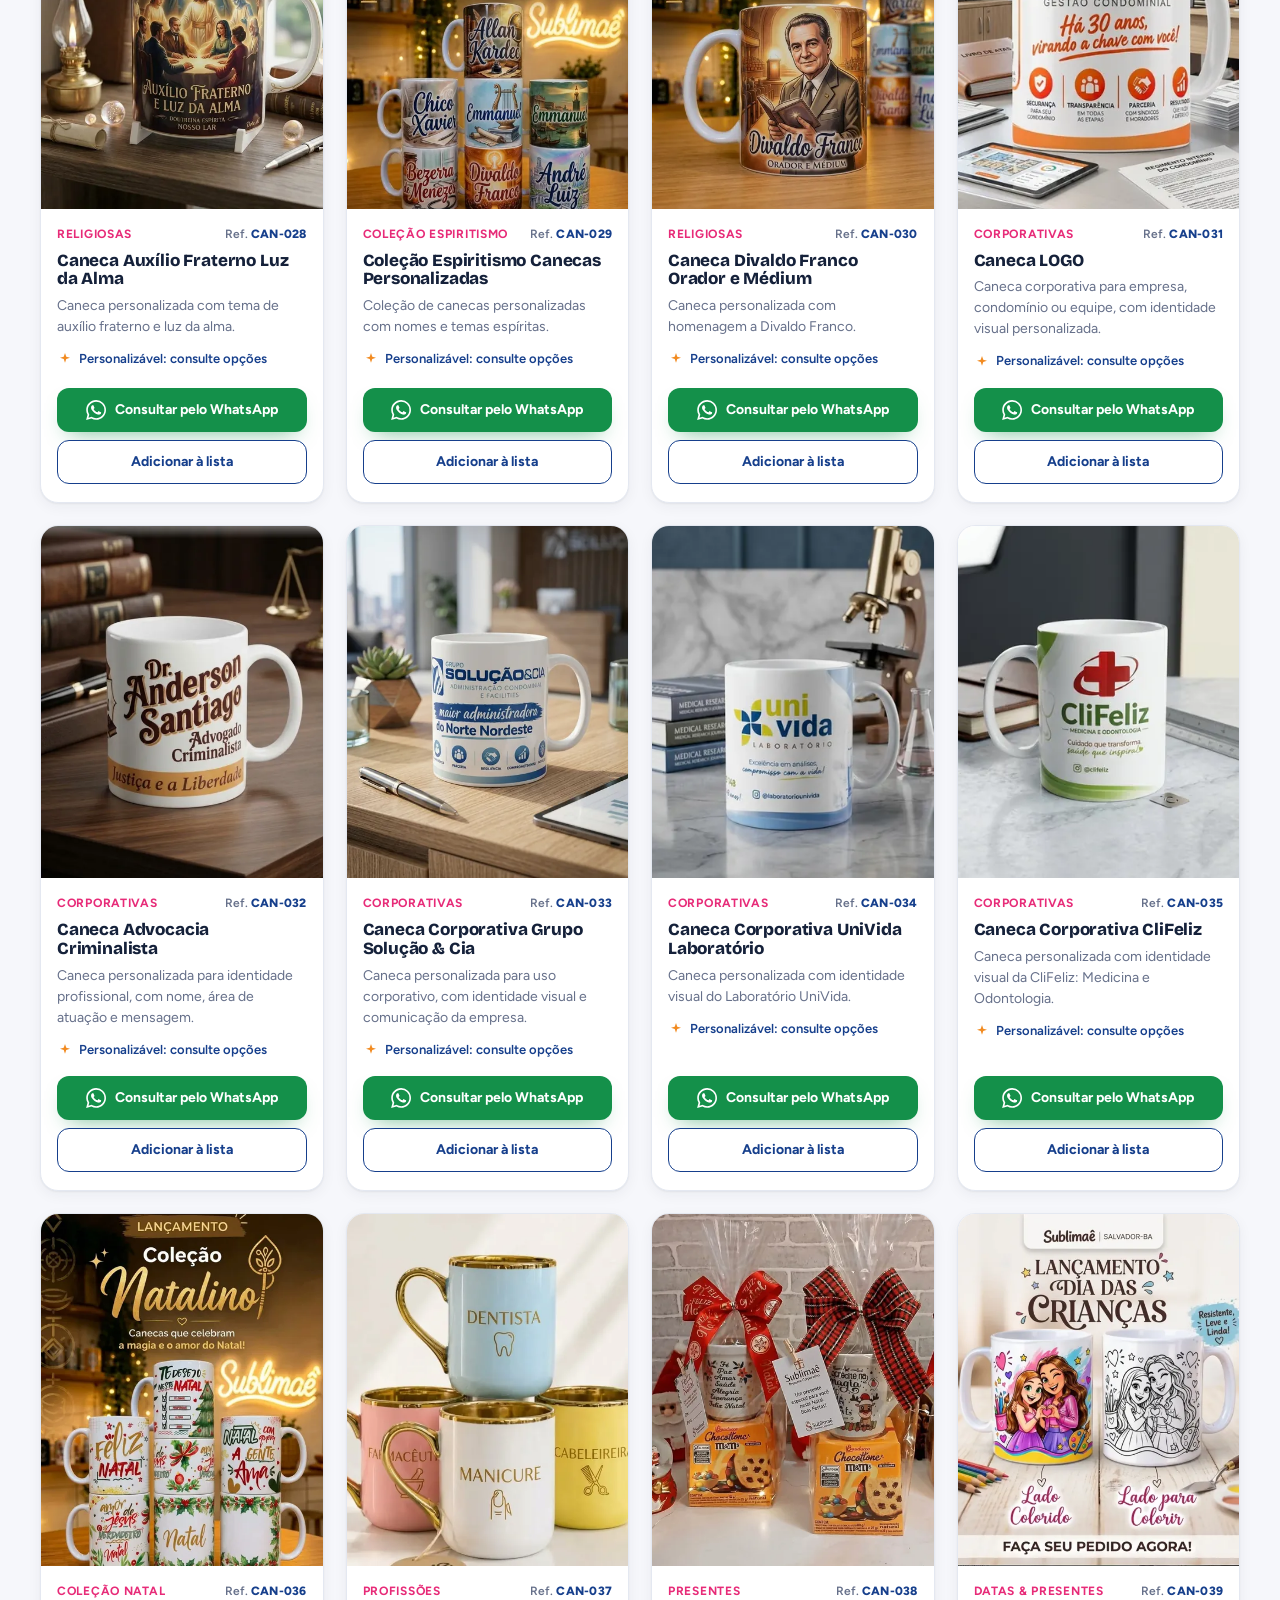
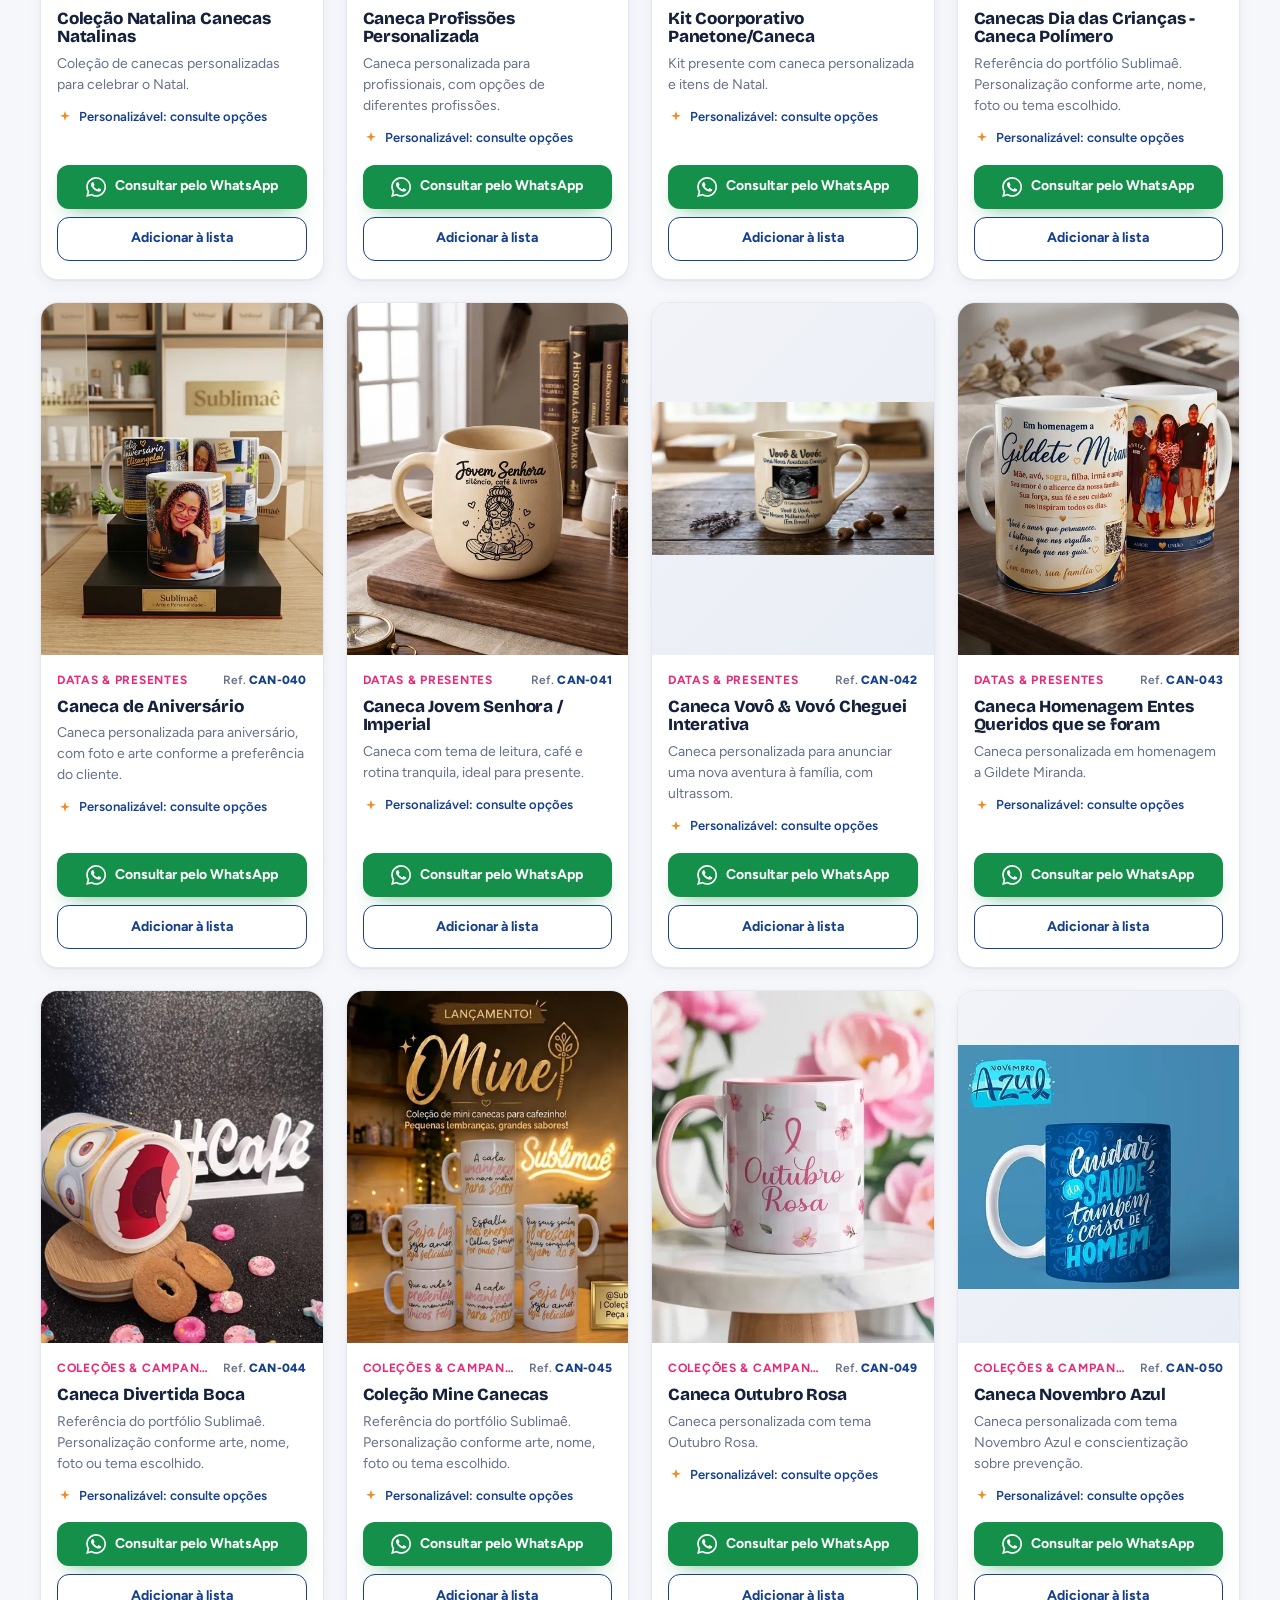
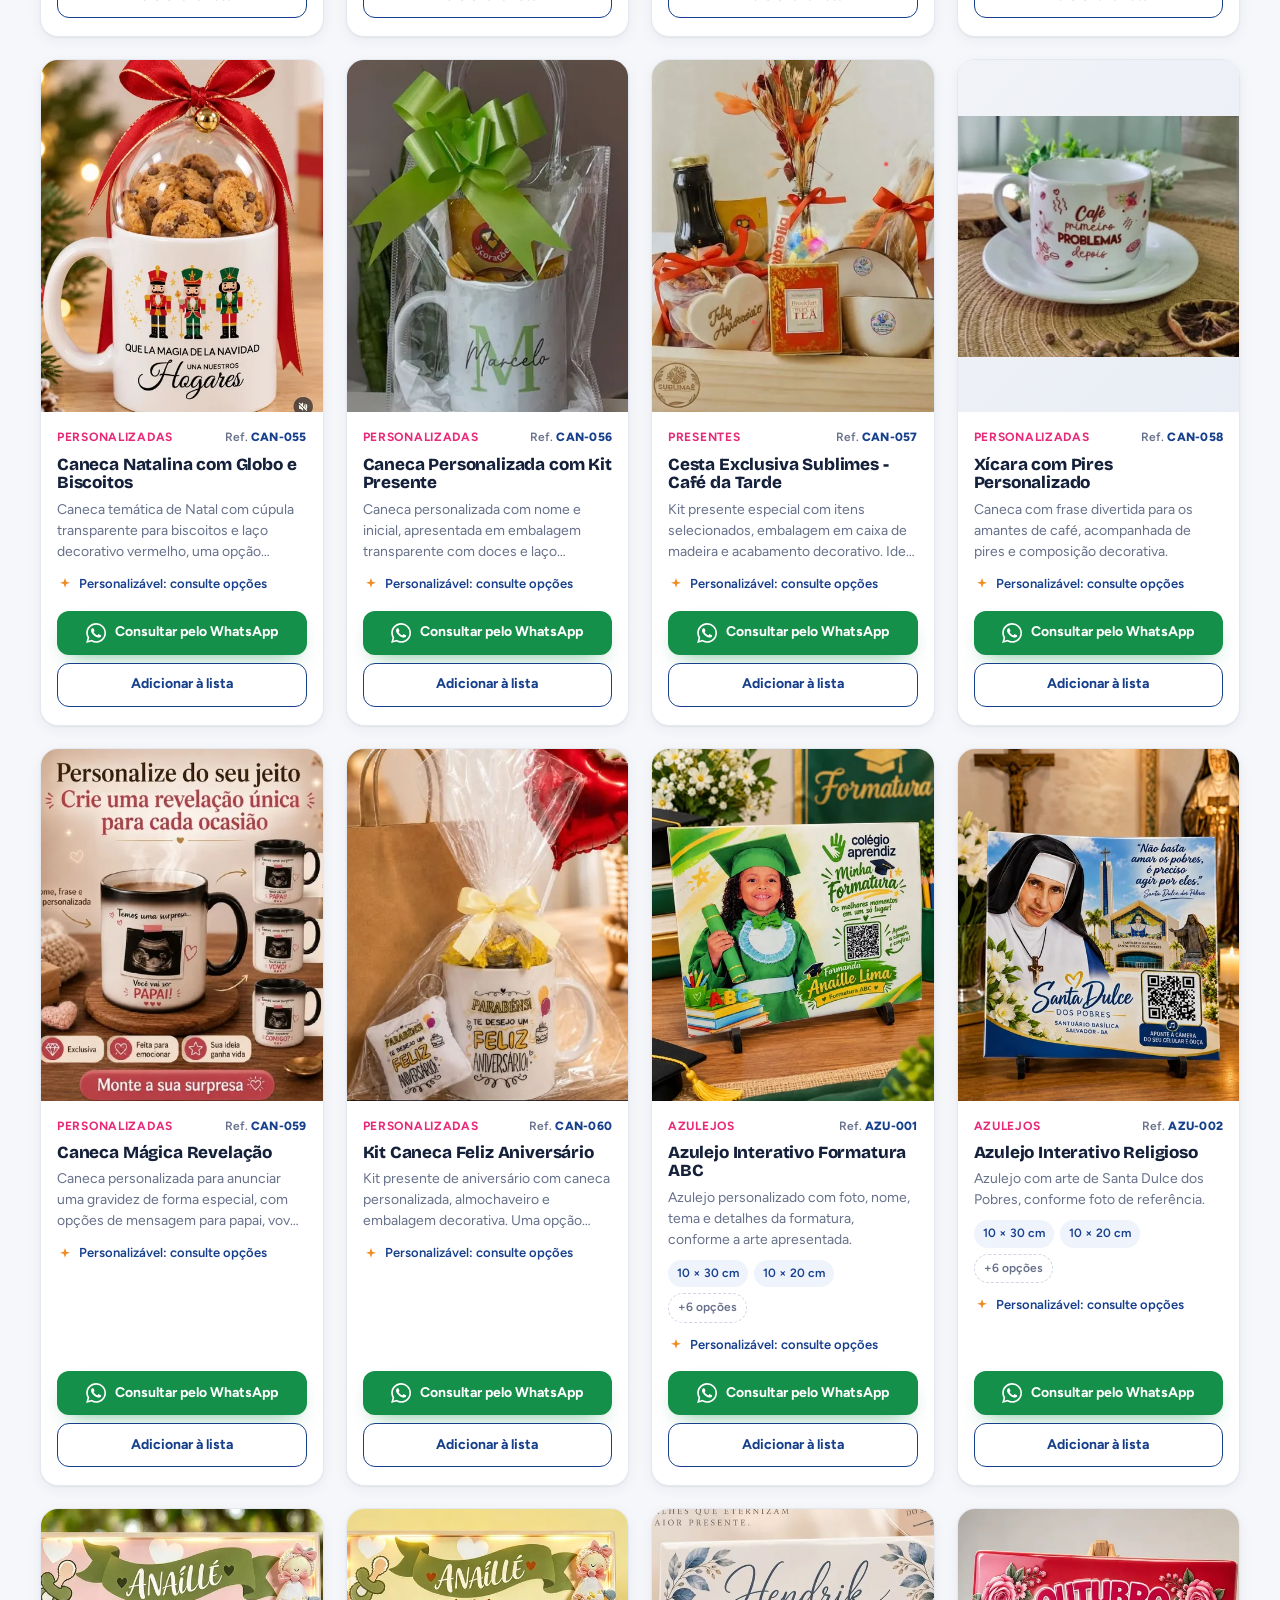
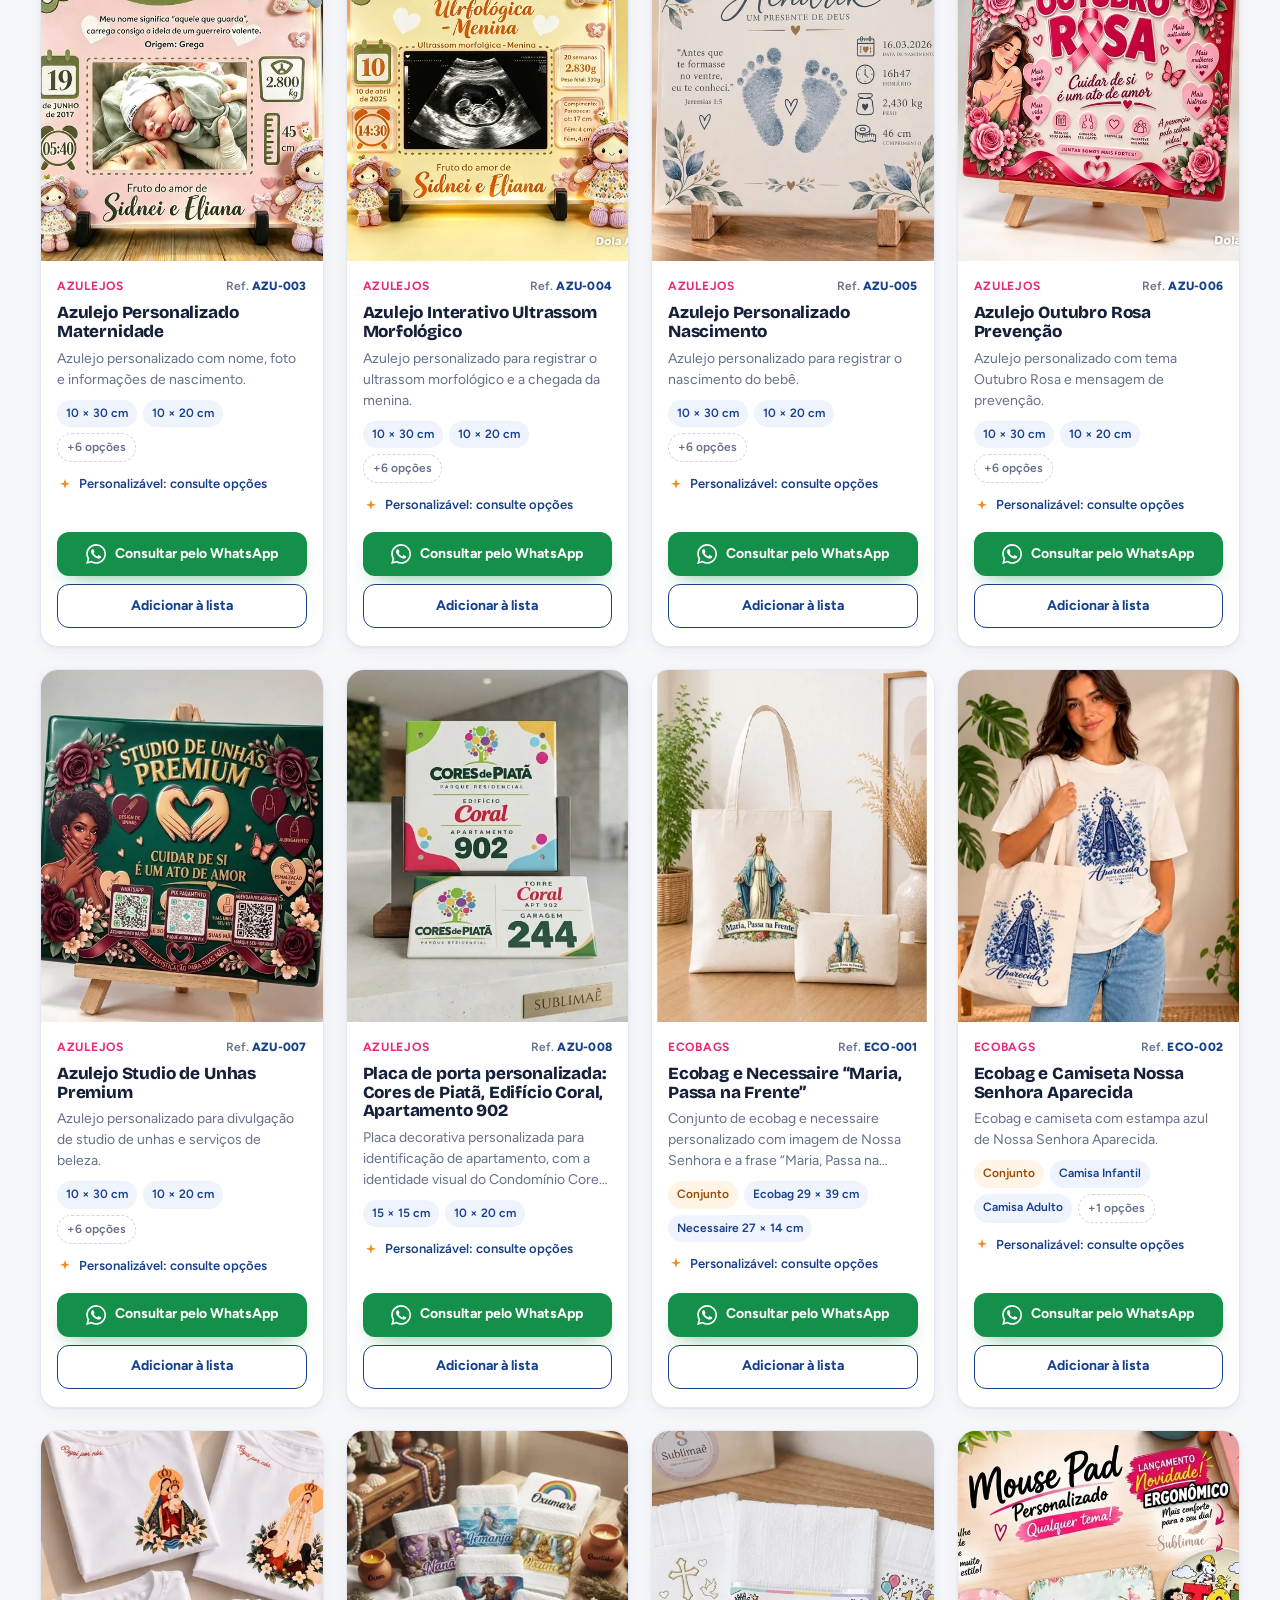
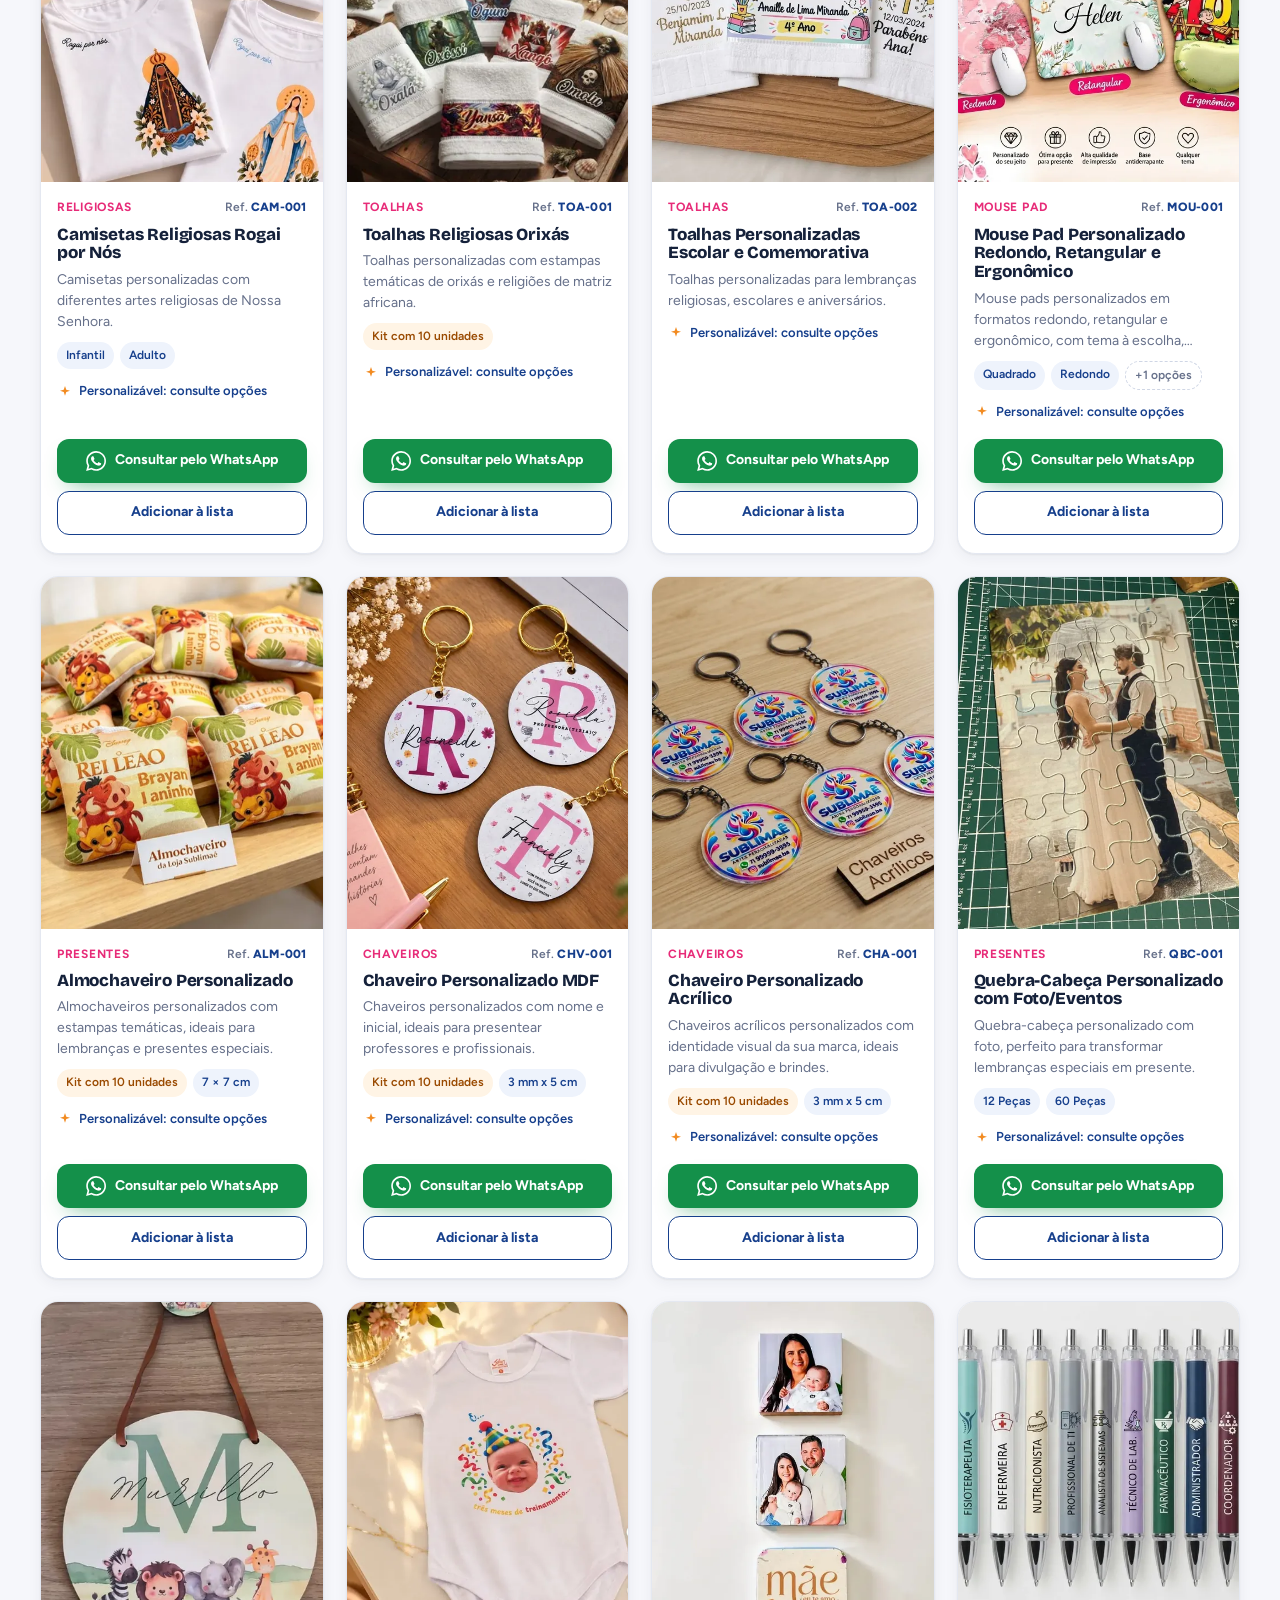
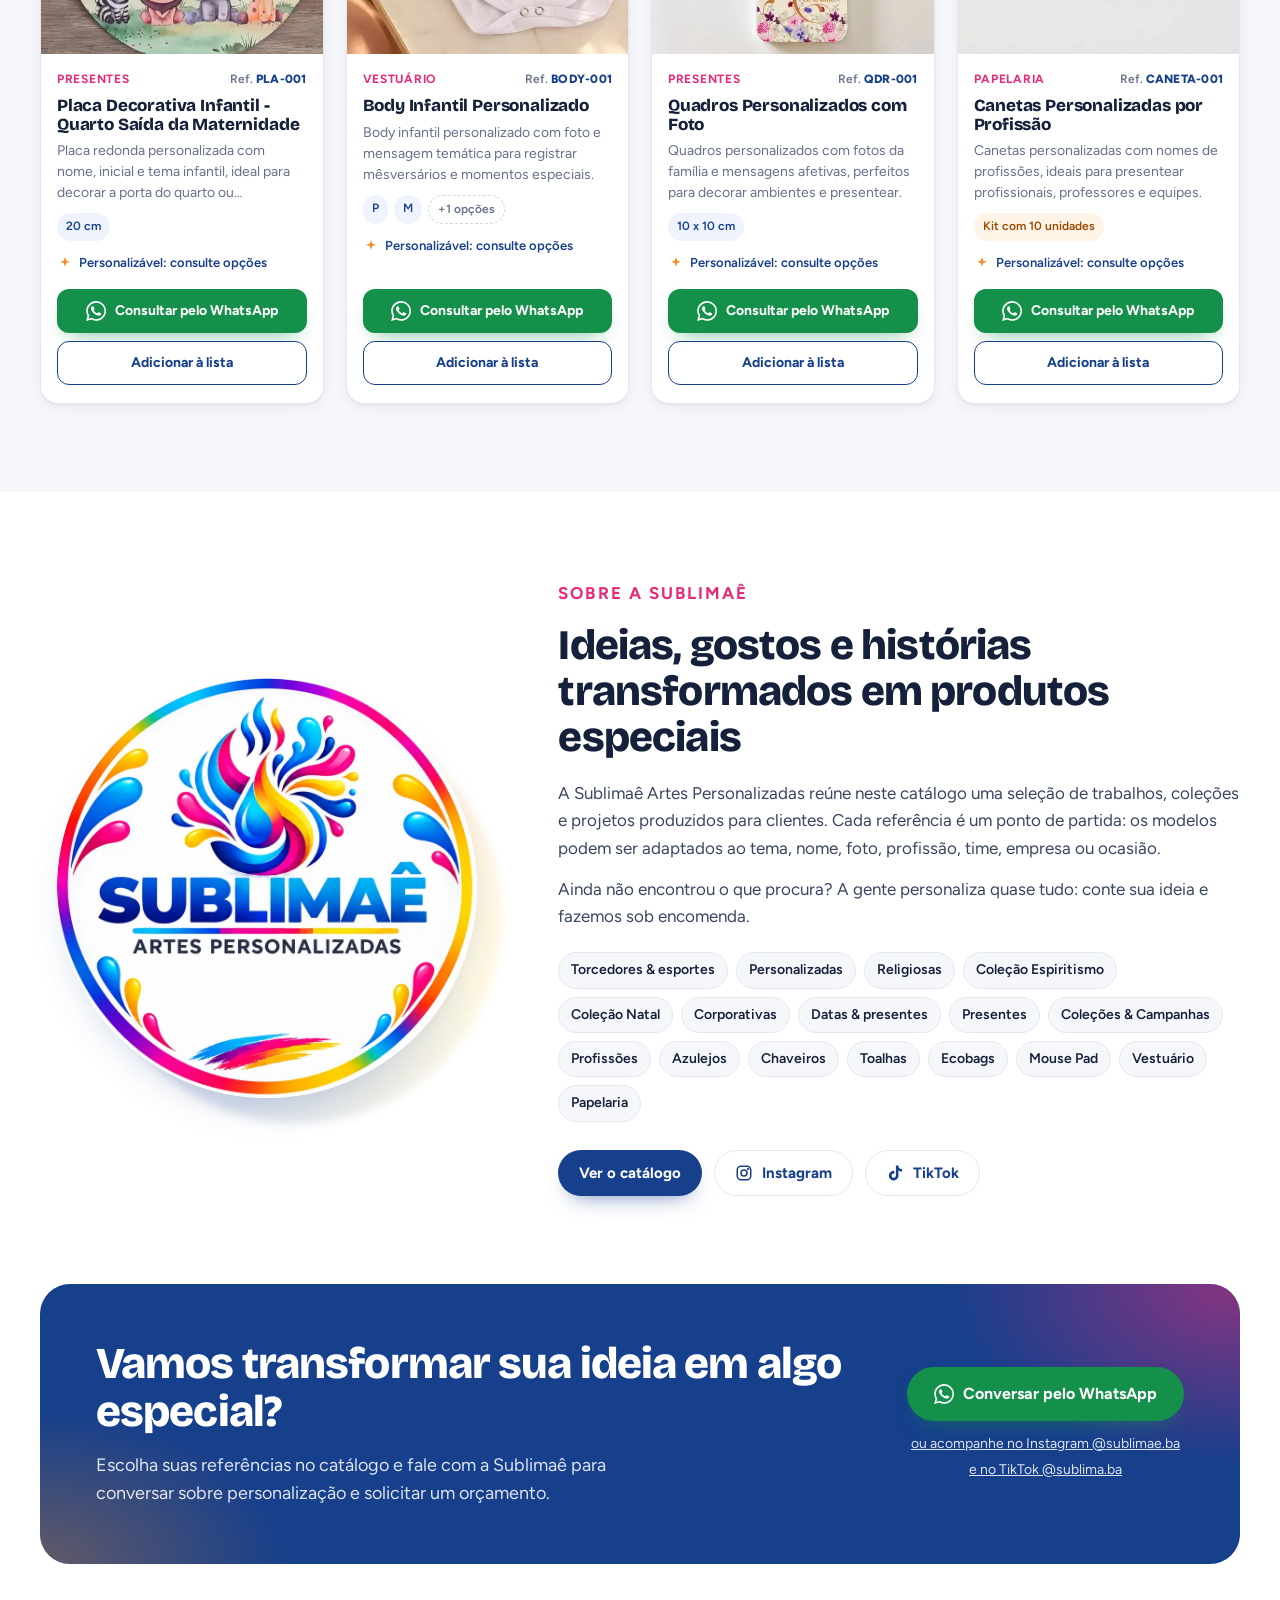
==== commit 3e76283f: "Adiciona o TikTok @sublima.ba ao site Co-Authored-By: Claude Opus 5.5 <noreply@anthropic.com>" ====
--- a/index.html
+++ b/index.html
@@ -20,7 +20,7 @@
   <link rel="preload" as="image" href="assets/img/destaque-1-sm.webp" type="image/webp">
   <link rel="stylesheet" href="assets/css/styles.css">
   <script type="application/ld+json">
-  {"@context":"https://schema.org","@type":"Organization","name":"Sublimaê Artes Personalizadas","sameAs":["https://www.instagram.com/sublimae.ba/"],"contactPoint":{"@type":"ContactPoint","telephone":"+55-71-9959-3595","contactType":"customer service","url":"https://wa.me/557199593595"}}
+  {"@context":"https://schema.org","@type":"Organization","name":"Sublimaê Artes Personalizadas","sameAs":["https://www.instagram.com/sublimae.ba/","https://www.tiktok.com/@sublima.ba"],"contactPoint":{"@type":"ContactPoint","telephone":"+55-71-9959-3595","contactType":"customer service","url":"https://wa.me/557199593595"}}
   </script>
 </head>
 <body>
@@ -71,9 +71,12 @@
             </a>
           </div>
           <p class="hero-insta">
-            Inspire-se também no nosso Instagram:
-            <a href="https://www.instagram.com/sublimae.ba/" target="_blank" rel="noopener noreferrer">
+            Inspire-se também nas nossas redes:
+            <a href="https://www.instagram.com/sublimae.ba/" target="_blank" rel="noopener noreferrer" aria-label="Instagram @sublimae.ba">
               <svg viewBox="0 0 24 24" aria-hidden="true"><use href="#ico-ig"/></svg>@sublimae.ba
+            </a>
+            <a href="https://www.tiktok.com/@sublima.ba" target="_blank" rel="noopener noreferrer" aria-label="TikTok @sublima.ba">
+              <svg viewBox="0 0 24 24" aria-hidden="true" class="tt-ico"><use href="#ico-tt"/></svg>@sublima.ba
             </a>
           </p>
         </div>
@@ -160,7 +163,11 @@
             <a class="btn btn-primary" href="#catalogo">Ver o catálogo</a>
             <a class="btn btn-ghost" href="https://www.instagram.com/sublimae.ba/" target="_blank" rel="noopener noreferrer">
               <svg viewBox="0 0 24 24" aria-hidden="true" class="ig-ico"><use href="#ico-ig"/></svg>
-              Seguir @sublimae.ba
+              Instagram
+            </a>
+            <a class="btn btn-ghost" href="https://www.tiktok.com/@sublima.ba" target="_blank" rel="noopener noreferrer">
+              <svg viewBox="0 0 24 24" aria-hidden="true" class="tt-ico"><use href="#ico-tt"/></svg>
+              TikTok
             </a>
           </div>
         </div>
@@ -181,6 +188,7 @@
               Conversar pelo WhatsApp
             </a>
             <a class="cta-insta" href="https://www.instagram.com/sublimae.ba/" target="_blank" rel="noopener noreferrer">ou acompanhe no Instagram @sublimae.ba</a>
+            <a class="cta-insta" href="https://www.tiktok.com/@sublima.ba" target="_blank" rel="noopener noreferrer">e no TikTok @sublima.ba</a>
           </div>
         </div>
       </div>
@@ -202,6 +210,7 @@
         <ul class="footer-links">
           <li><a data-wa="geral" href="https://wa.me/557199593595" target="_blank" rel="noopener noreferrer">WhatsApp</a></li>
           <li><a href="https://www.instagram.com/sublimae.ba/" target="_blank" rel="noopener noreferrer">Instagram @sublimae.ba</a></li>
+          <li><a href="https://www.tiktok.com/@sublima.ba" target="_blank" rel="noopener noreferrer">TikTok @sublima.ba</a></li>
         </ul>
       </div>
       <div class="footer-cats">
@@ -298,6 +307,7 @@
   <svg width="0" height="0" style="position:absolute" aria-hidden="true">
     <symbol id="ico-wa" viewBox="0 0 24 24"><path fill="currentColor" stroke="none" d="M20.52 3.48A11.8 11.8 0 0 0 12.12 0C5.58 0 .25 5.33.25 11.87c0 2.09.55 4.13 1.59 5.93L.15 24l6.35-1.66a11.9 11.9 0 0 0 5.62 1.43h.01c6.54 0 11.87-5.33 11.87-11.87 0-3.17-1.23-6.15-3.48-8.42ZM12.13 21.75a9.9 9.9 0 0 1-5.04-1.38l-.36-.21-3.77.99 1.01-3.68-.24-.38a9.84 9.84 0 0 1-1.51-5.22c0-5.46 4.45-9.91 9.92-9.91a9.85 9.85 0 0 1 7.02 2.91 9.85 9.85 0 0 1 2.9 7.02c0 5.47-4.45 9.92-9.92 9.92Zm5.44-7.43c-.3-.15-1.77-.87-2.04-.97-.27-.1-.47-.15-.67.15-.2.3-.77.97-.94 1.17-.17.2-.35.22-.65.07-.3-.15-1.26-.46-2.4-1.47-.89-.79-1.49-1.77-1.67-2.07-.17-.3-.02-.46.13-.61.13-.13.3-.35.45-.52.15-.17.2-.3.3-.5.1-.2.05-.37-.02-.52-.08-.15-.67-1.62-.92-2.22-.24-.58-.49-.5-.67-.51h-.57c-.2 0-.52.07-.79.37-.27.3-1.04 1.02-1.04 2.49s1.07 2.89 1.22 3.09c.15.2 2.1 3.2 5.09 4.49.71.31 1.26.49 1.69.63.71.23 1.36.2 1.87.12.57-.09 1.77-.72 2.02-1.42.25-.7.25-1.3.17-1.42-.07-.13-.27-.2-.57-.35Z"/></symbol>
     <symbol id="ico-ig" viewBox="0 0 24 24"><rect x="3" y="3" width="18" height="18" rx="5"/><circle cx="12" cy="12" r="4"/><circle cx="17.5" cy="6.5" r=".6" fill="currentColor"/></symbol>
+    <symbol id="ico-tt" viewBox="0 0 24 24"><path fill="currentColor" stroke="none" d="M16.6 2h-3.4v13.4a2.9 2.9 0 1 1-2.9-2.9c.3 0 .6 0 .8.1V9.2a6.4 6.4 0 1 0 5.5 6.3V8.7a8 8 0 0 0 4.7 1.5V6.8a4.7 4.7 0 0 1-4.7-4.8Z"/></symbol>
   </svg>
 
   <script src="assets/js/produtos.js" defer></script>
--- a/assets/css/styles.css
+++ b/assets/css/styles.css
@@ -141,7 +141,7 @@
 .hero h1 span { display: inline; color: var(--blue); background: linear-gradient(transparent 72%, rgba(255, 210, 60, .55) 72%, rgba(255, 210, 60, .55) 92%, transparent 92%); }
 .lead { font-size: clamp(17px, 1.6vw, 19px); max-width: 540px; margin-bottom: 30px; }
 .hero-actions { display: flex; flex-wrap: wrap; gap: 12px; margin-bottom: 26px; }
-.hero-insta { font-size: 14px; color: var(--muted); display: flex; flex-wrap: wrap; align-items: center; gap: 6px; }
+.hero-insta { font-size: 14px; color: var(--muted); display: flex; flex-wrap: wrap; align-items: center; gap: 6px 14px; }
 .hero-insta a { display: inline-flex; align-items: center; gap: 6px; font-weight: 700; color: var(--pink); text-decoration: none; }
 .hero-insta a:hover { text-decoration: underline; }
 .hero-insta svg { width: 18px; height: 18px; }
@@ -270,7 +270,8 @@
 .about-list { display: flex; flex-wrap: wrap; gap: 8px; list-style: none; padding: 0; margin: 22px 0 28px; }
 .about-list li { padding: 6px 12px; border-radius: 999px; background: var(--bg-soft); border: 1px solid var(--line); font-size: 14px; font-weight: 600; color: var(--ink); }
 .about-actions { display: flex; flex-wrap: wrap; gap: 12px; }
-.ig-ico { width: 18px; height: 18px; }
+.ig-ico, .tt-ico { width: 18px; height: 18px; }
+.cta-actions .cta-insta + .cta-insta { margin-top: -8px; }
 
 /* ---------- CTA ---------- */
 .cta-section { padding-top: 0; }
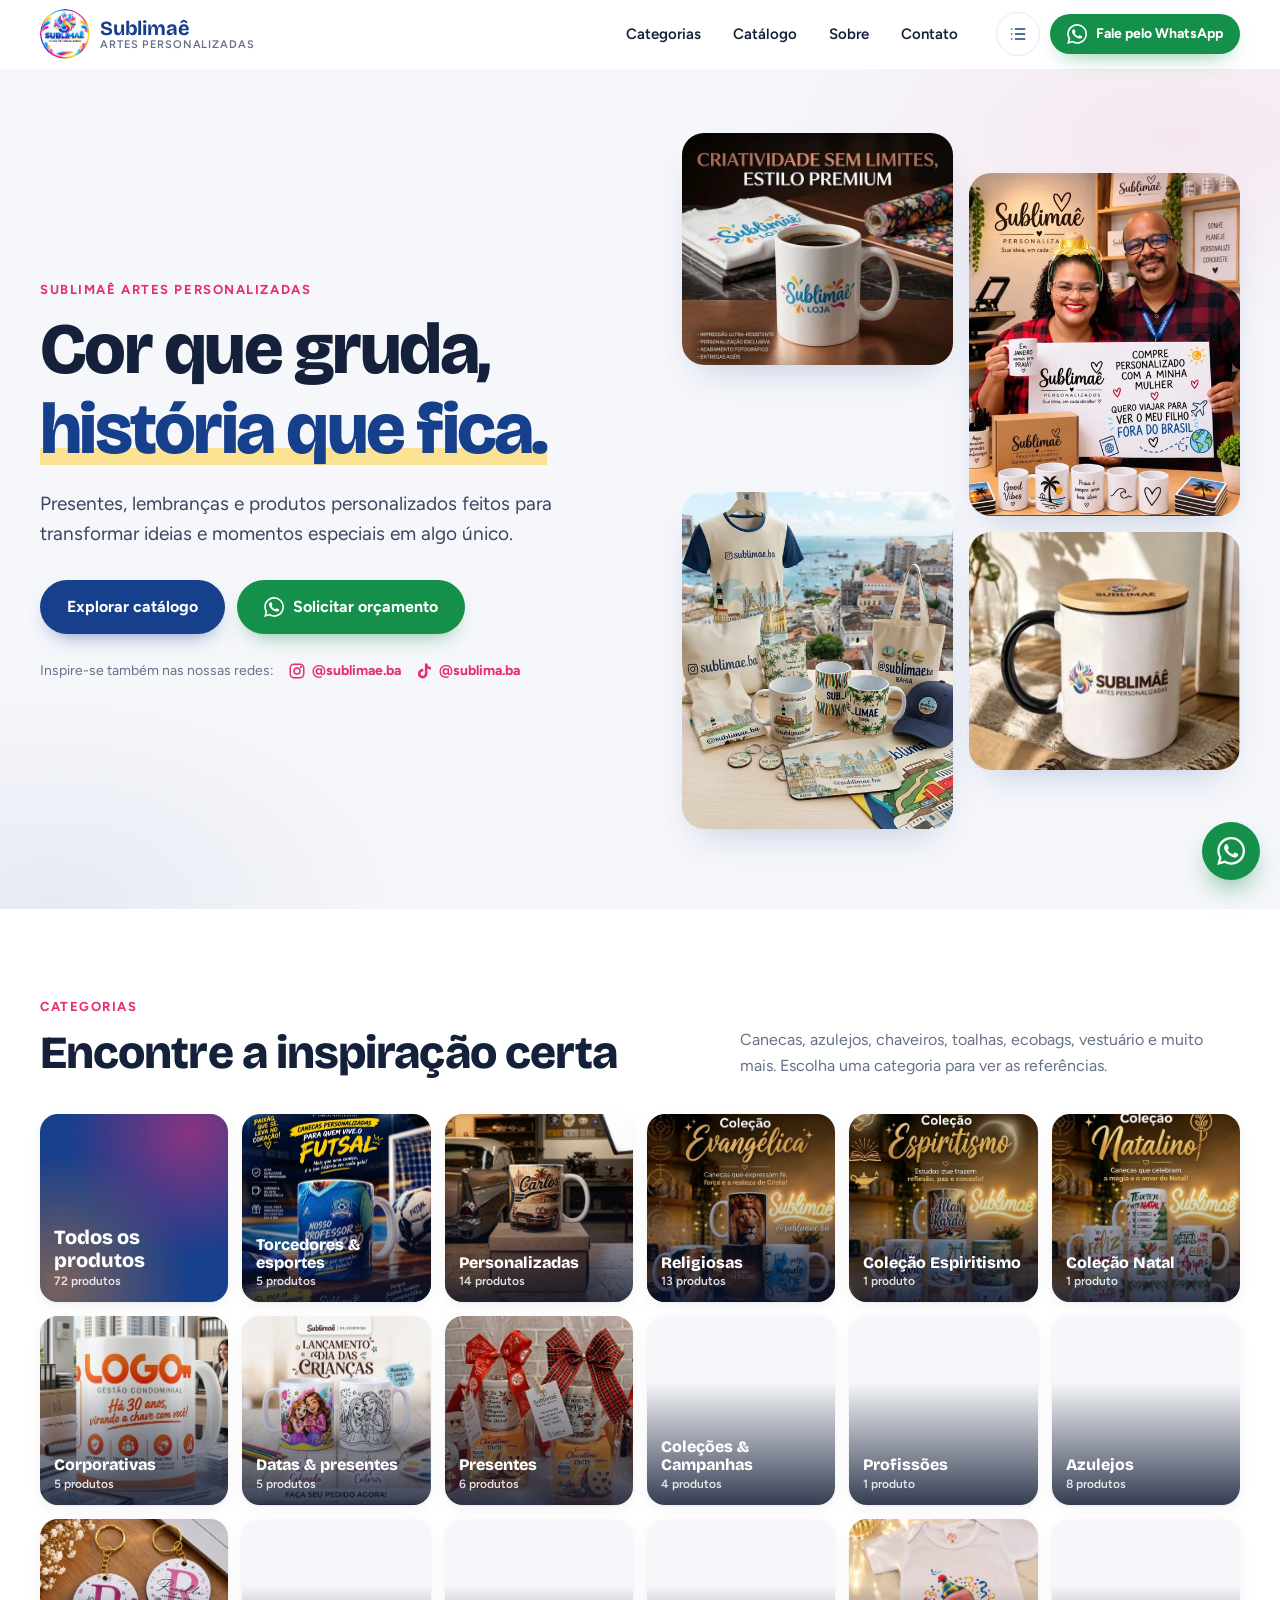
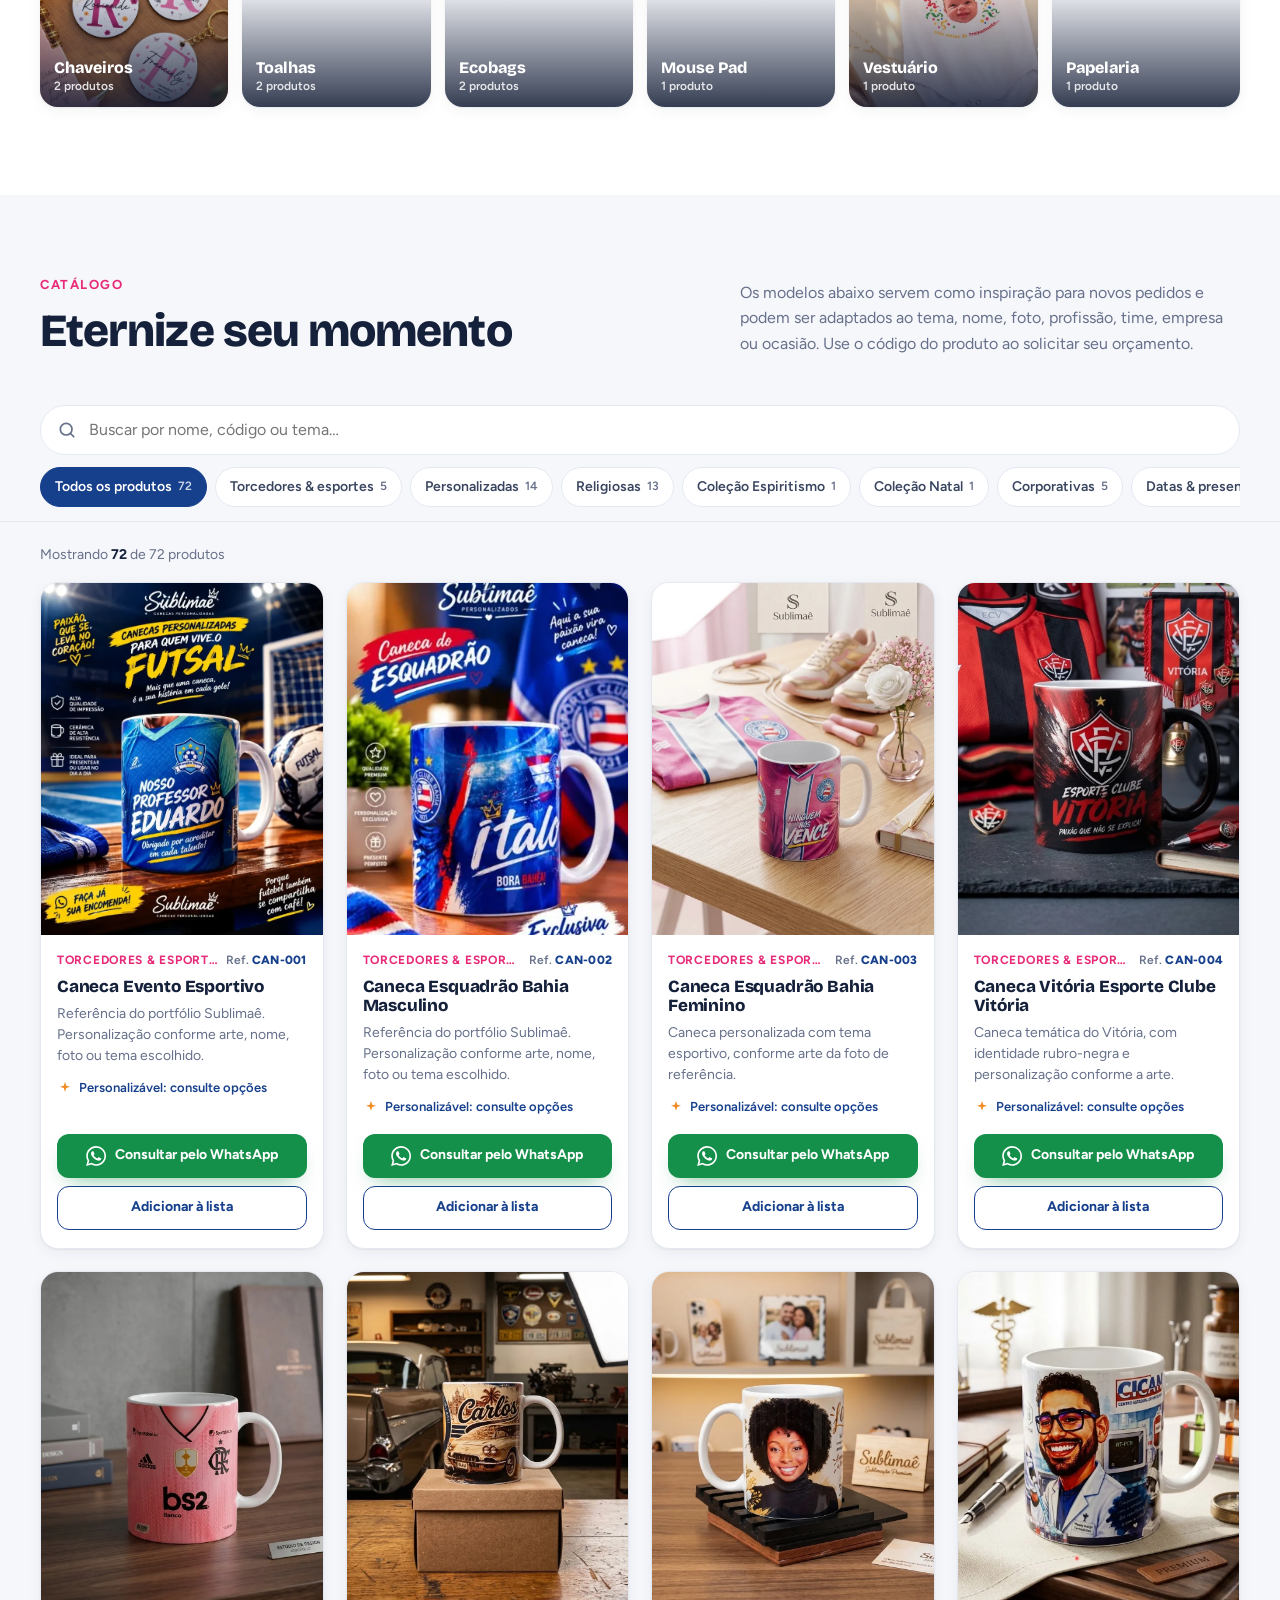
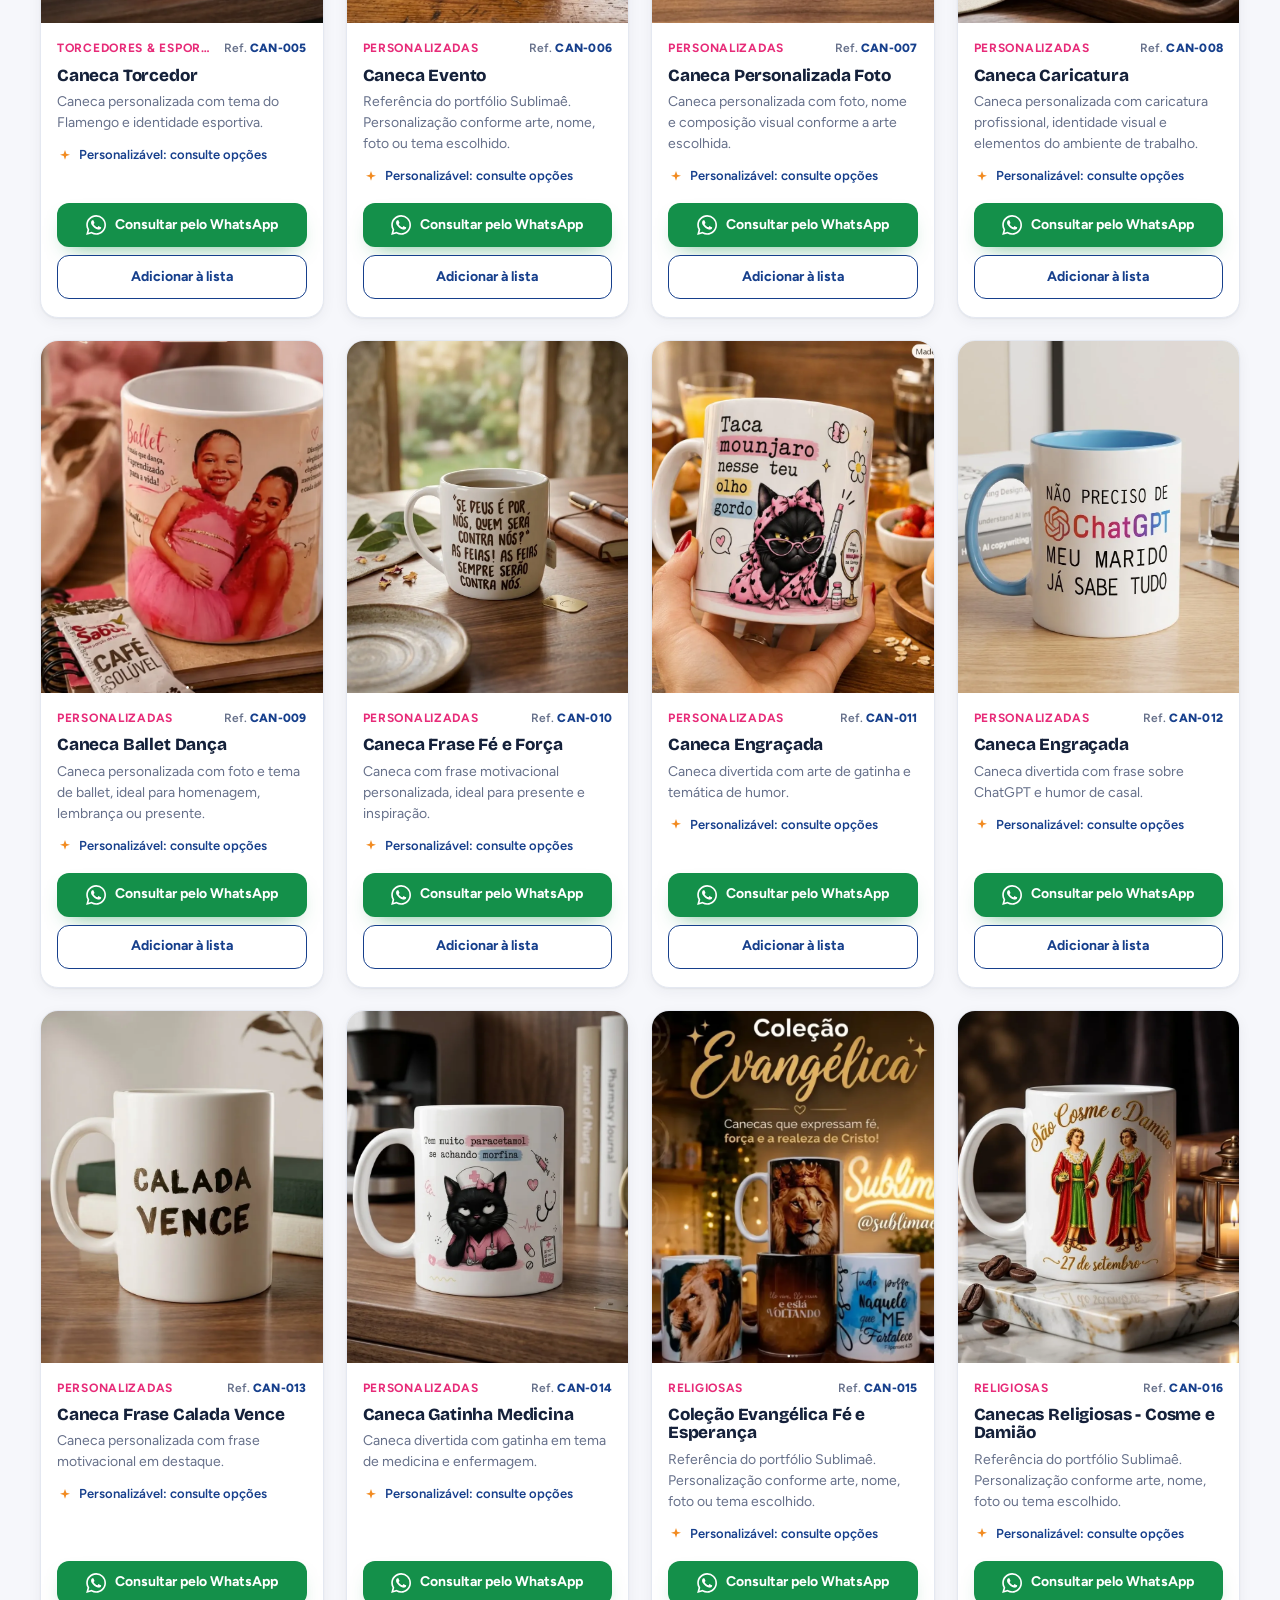
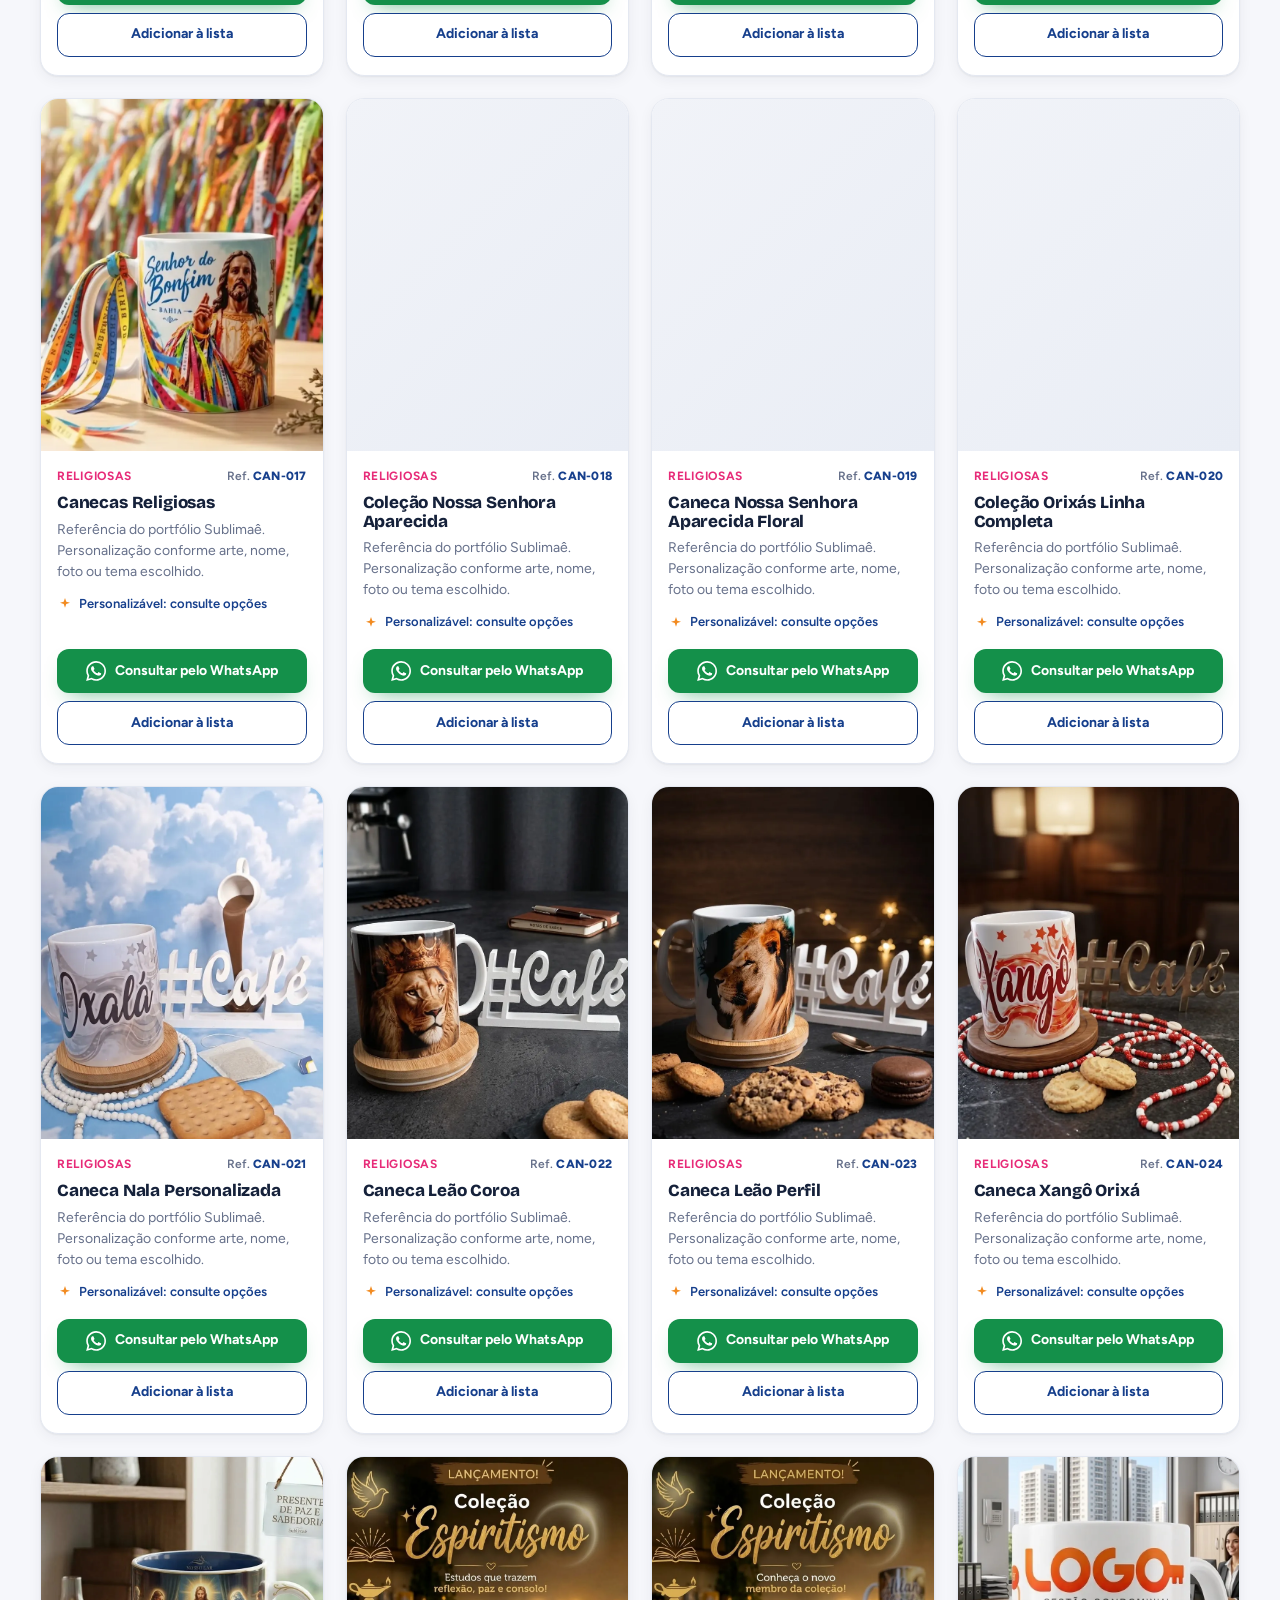
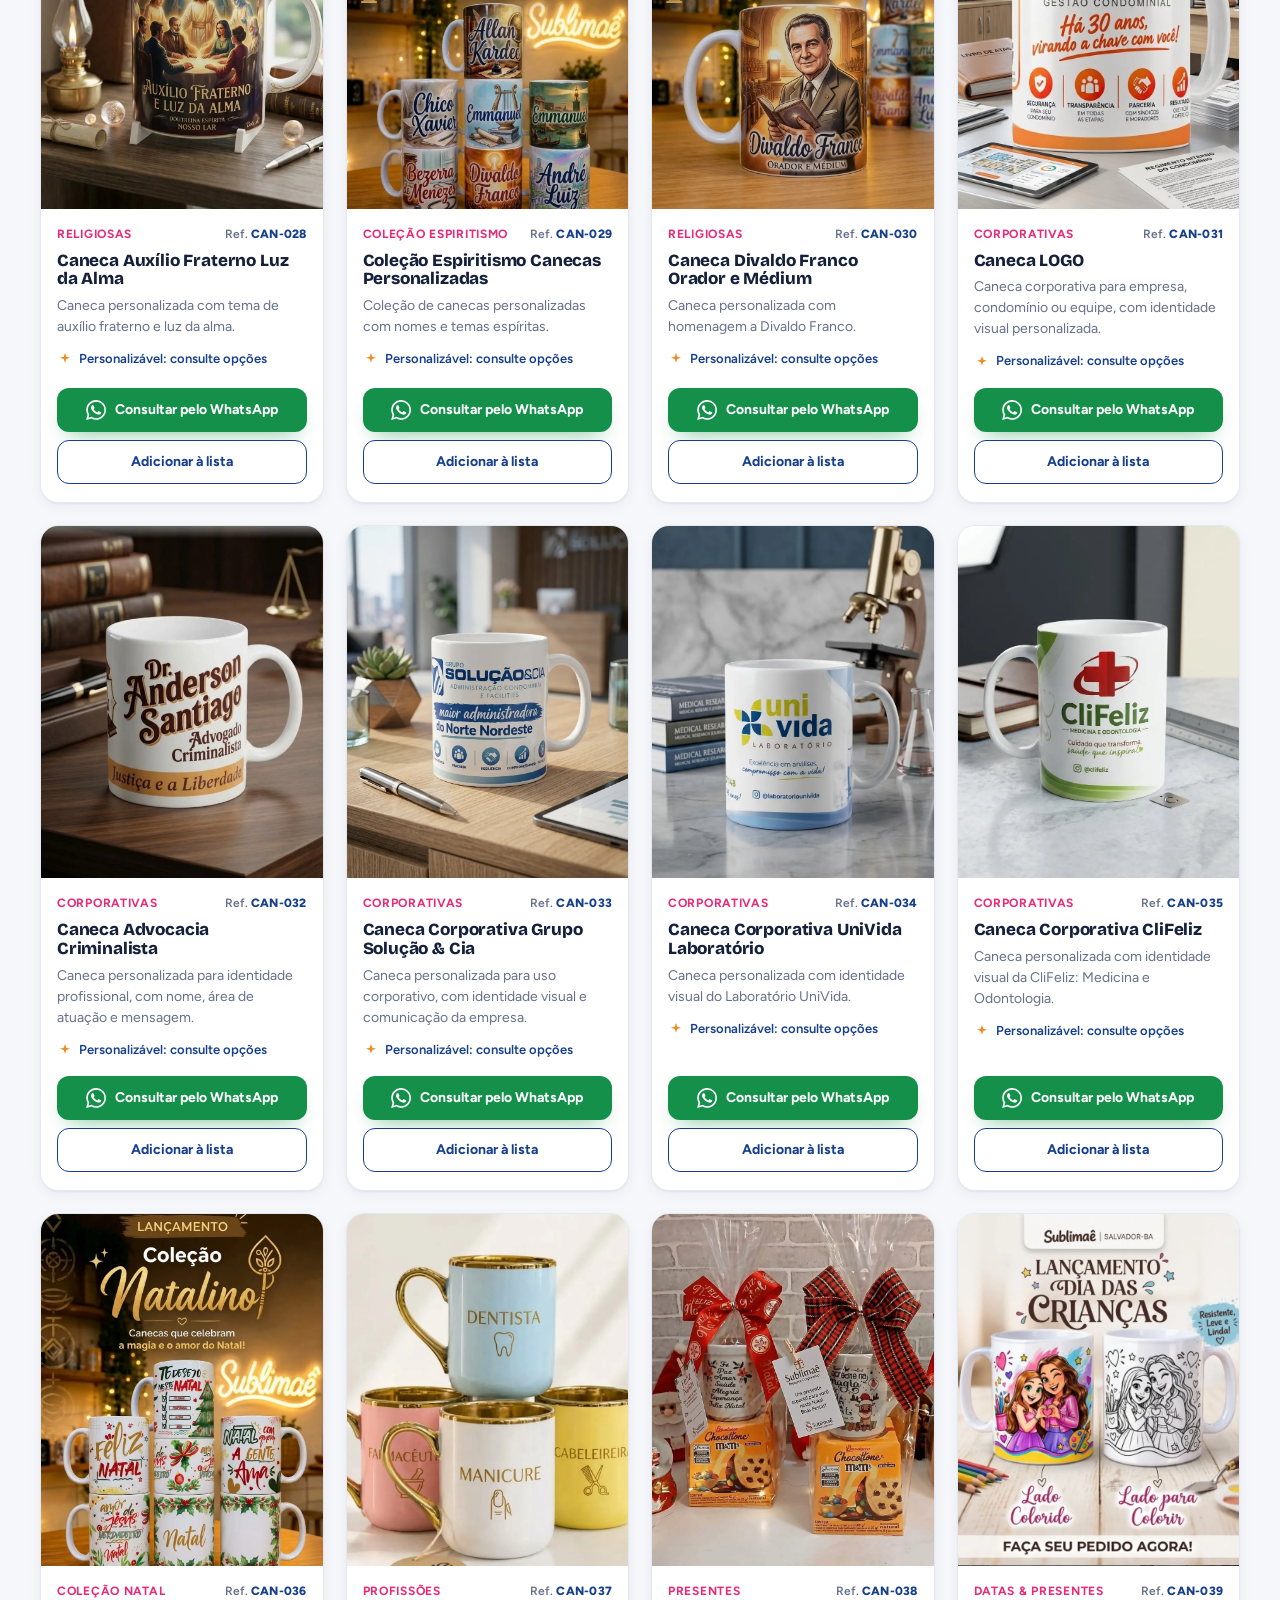
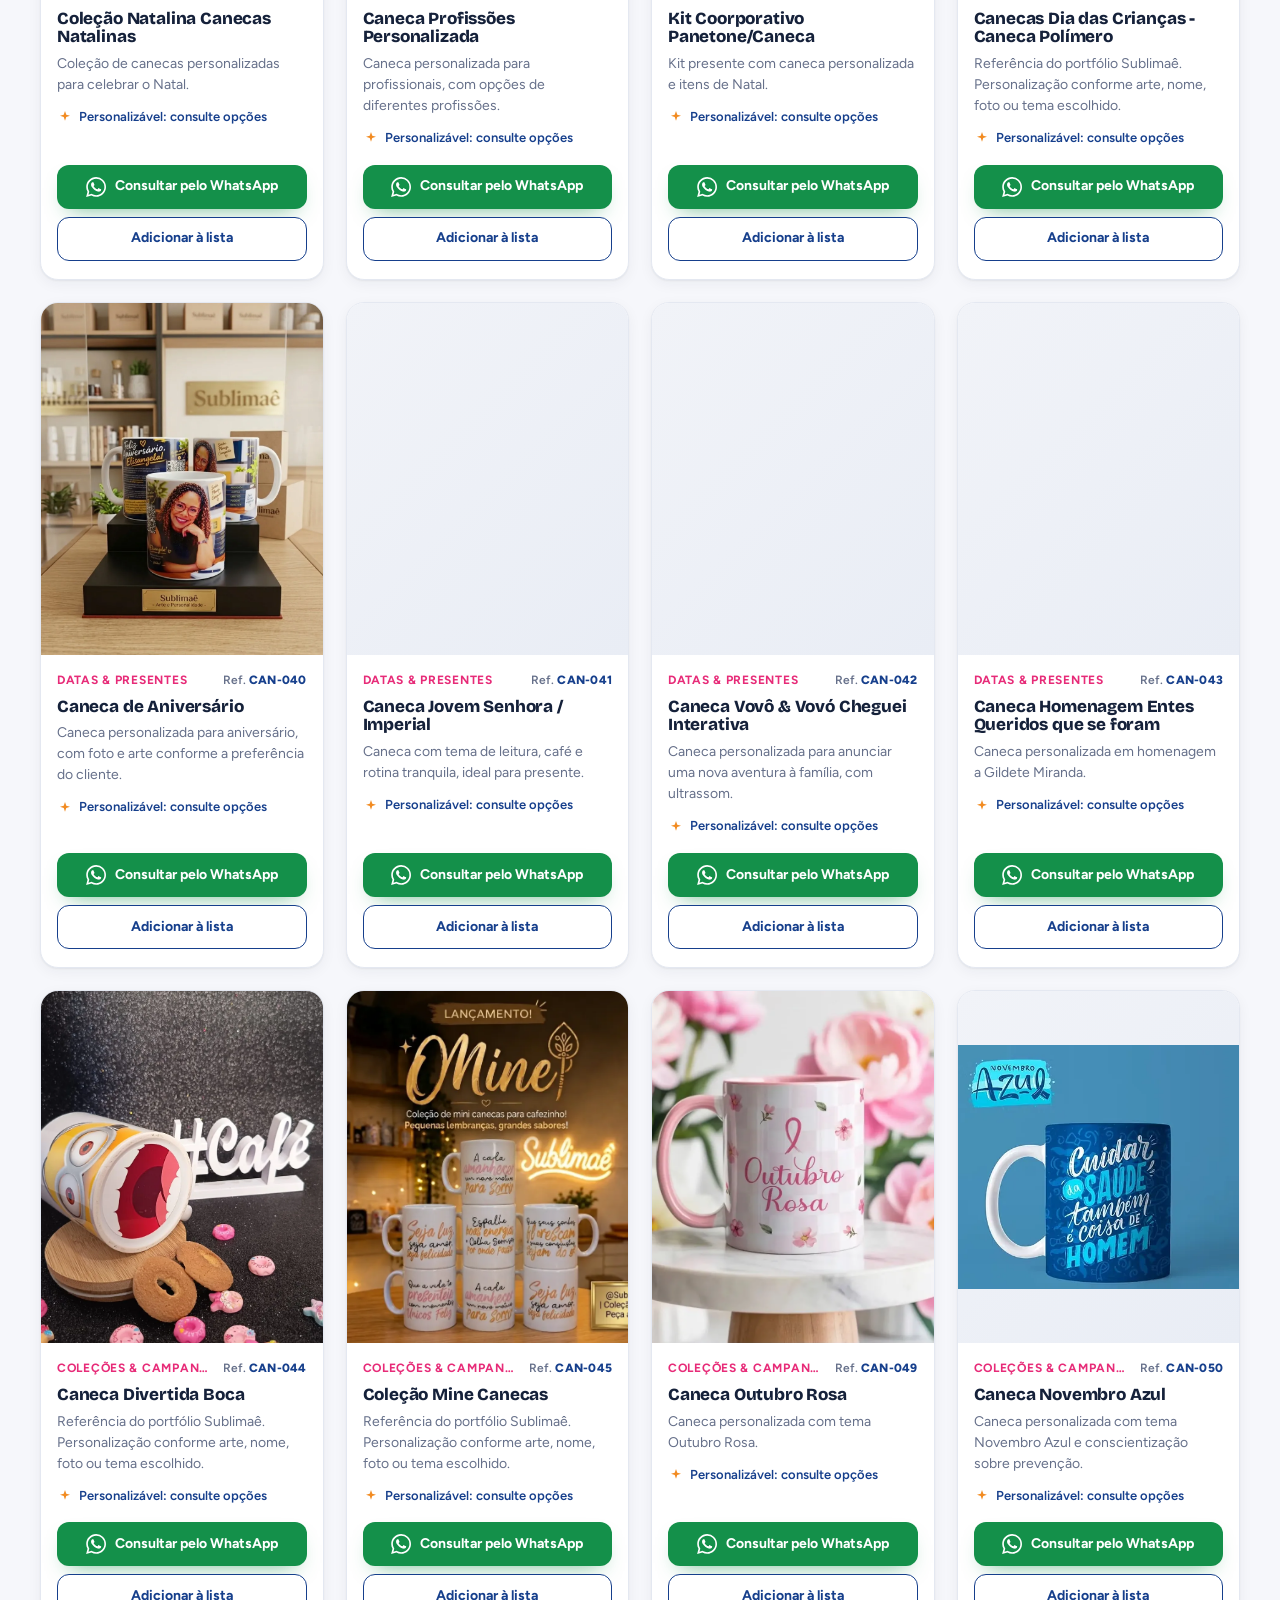
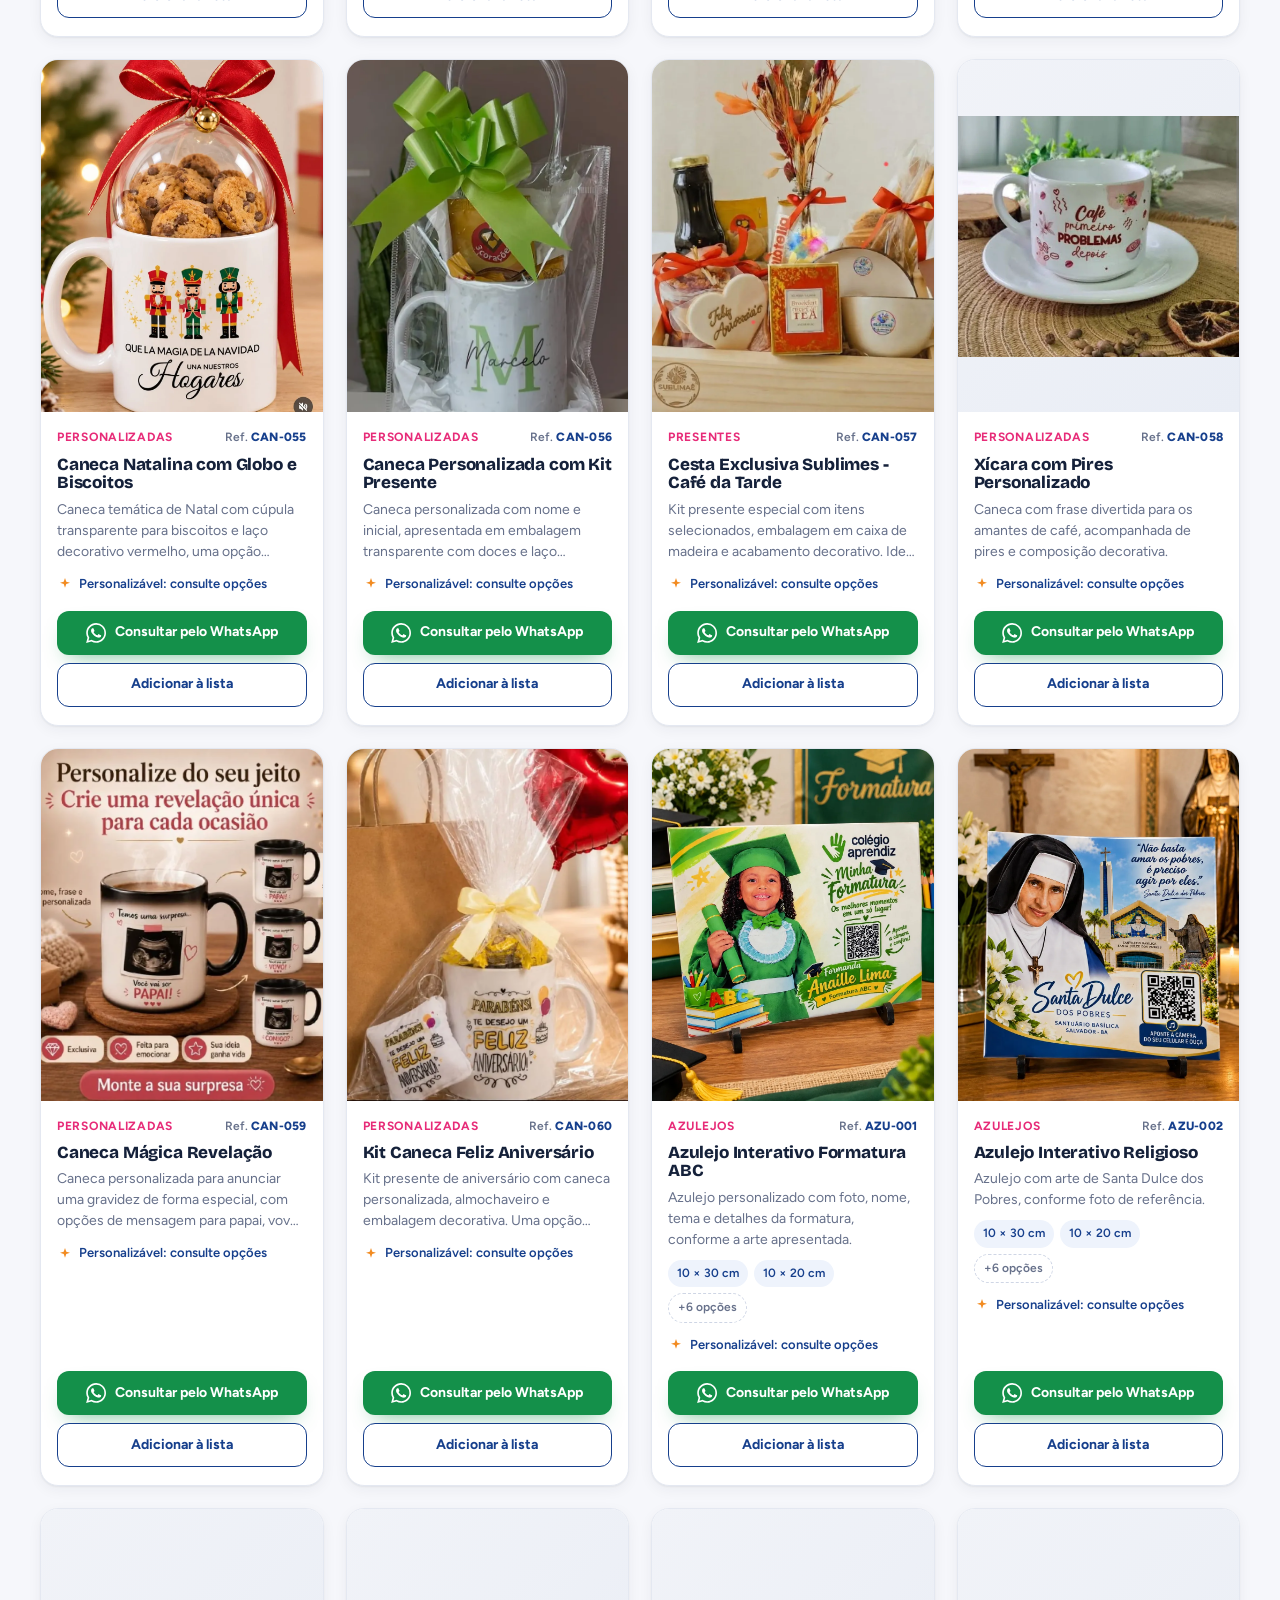
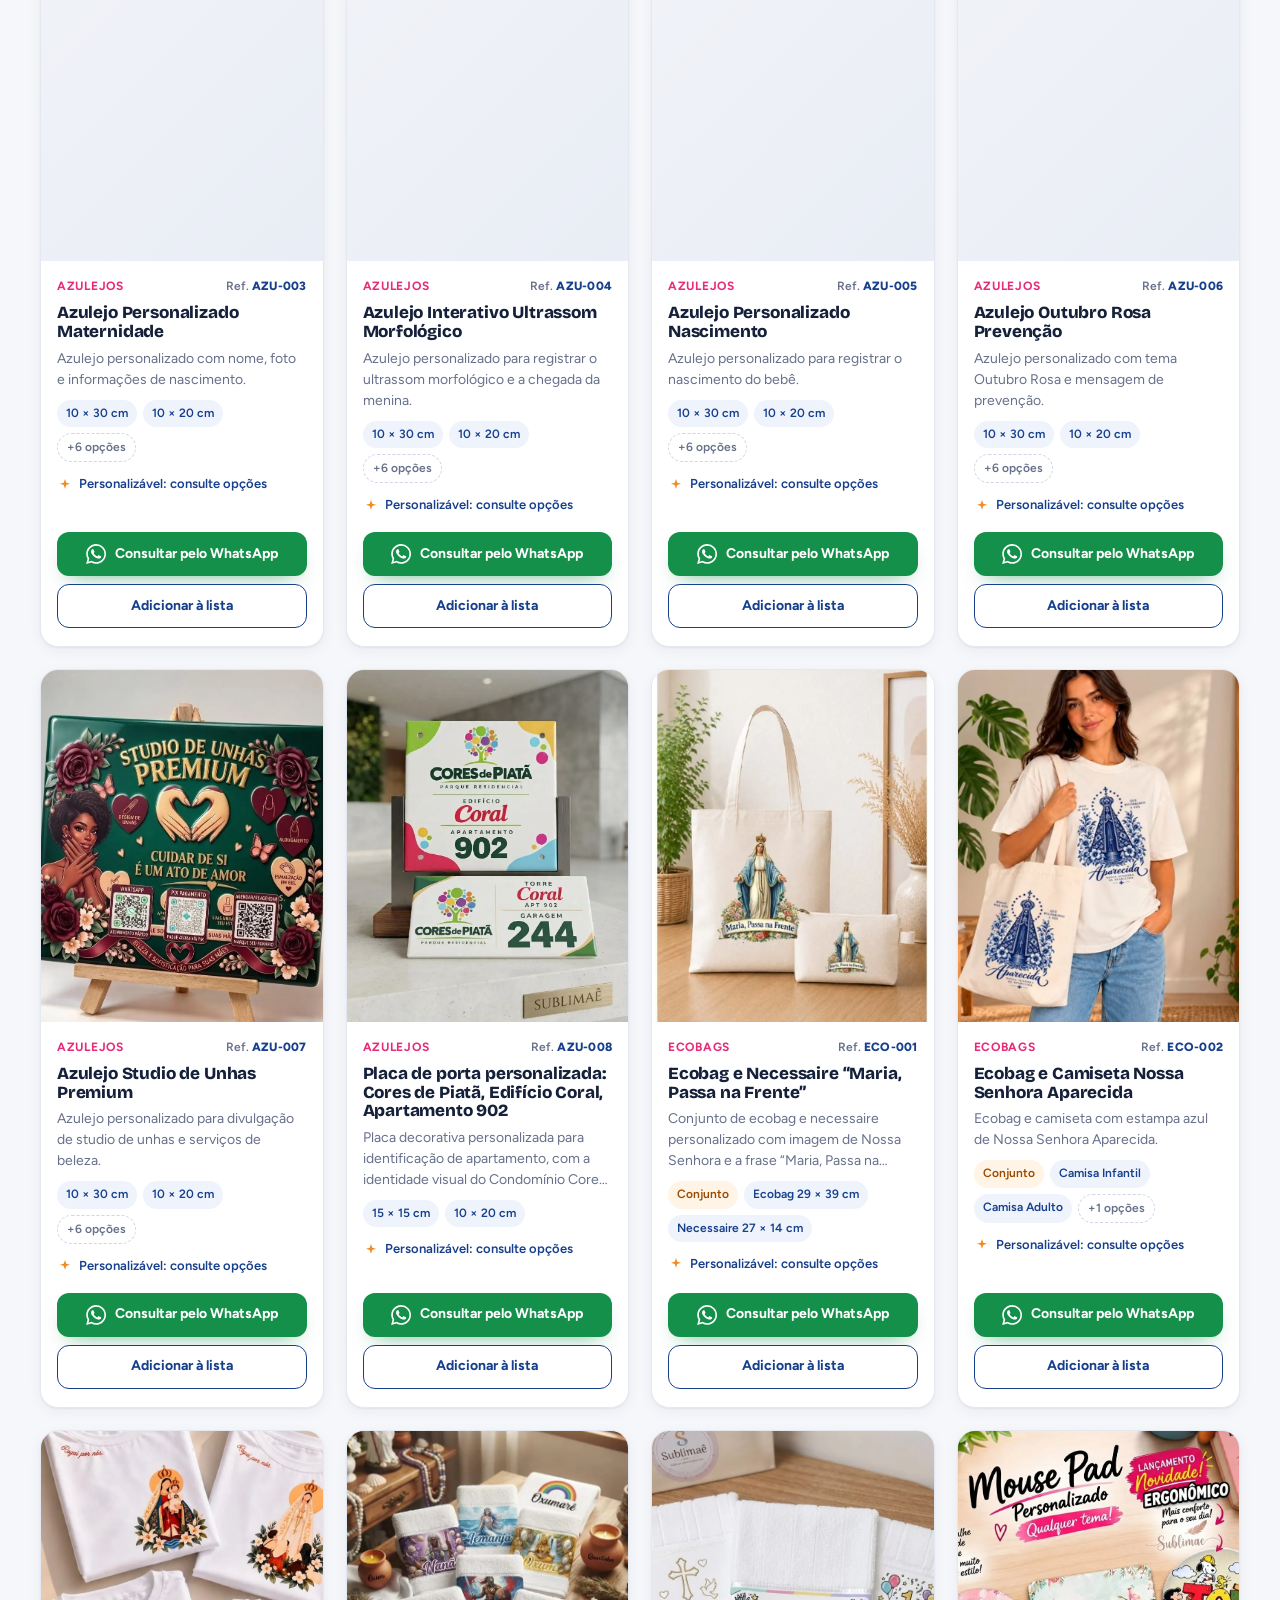
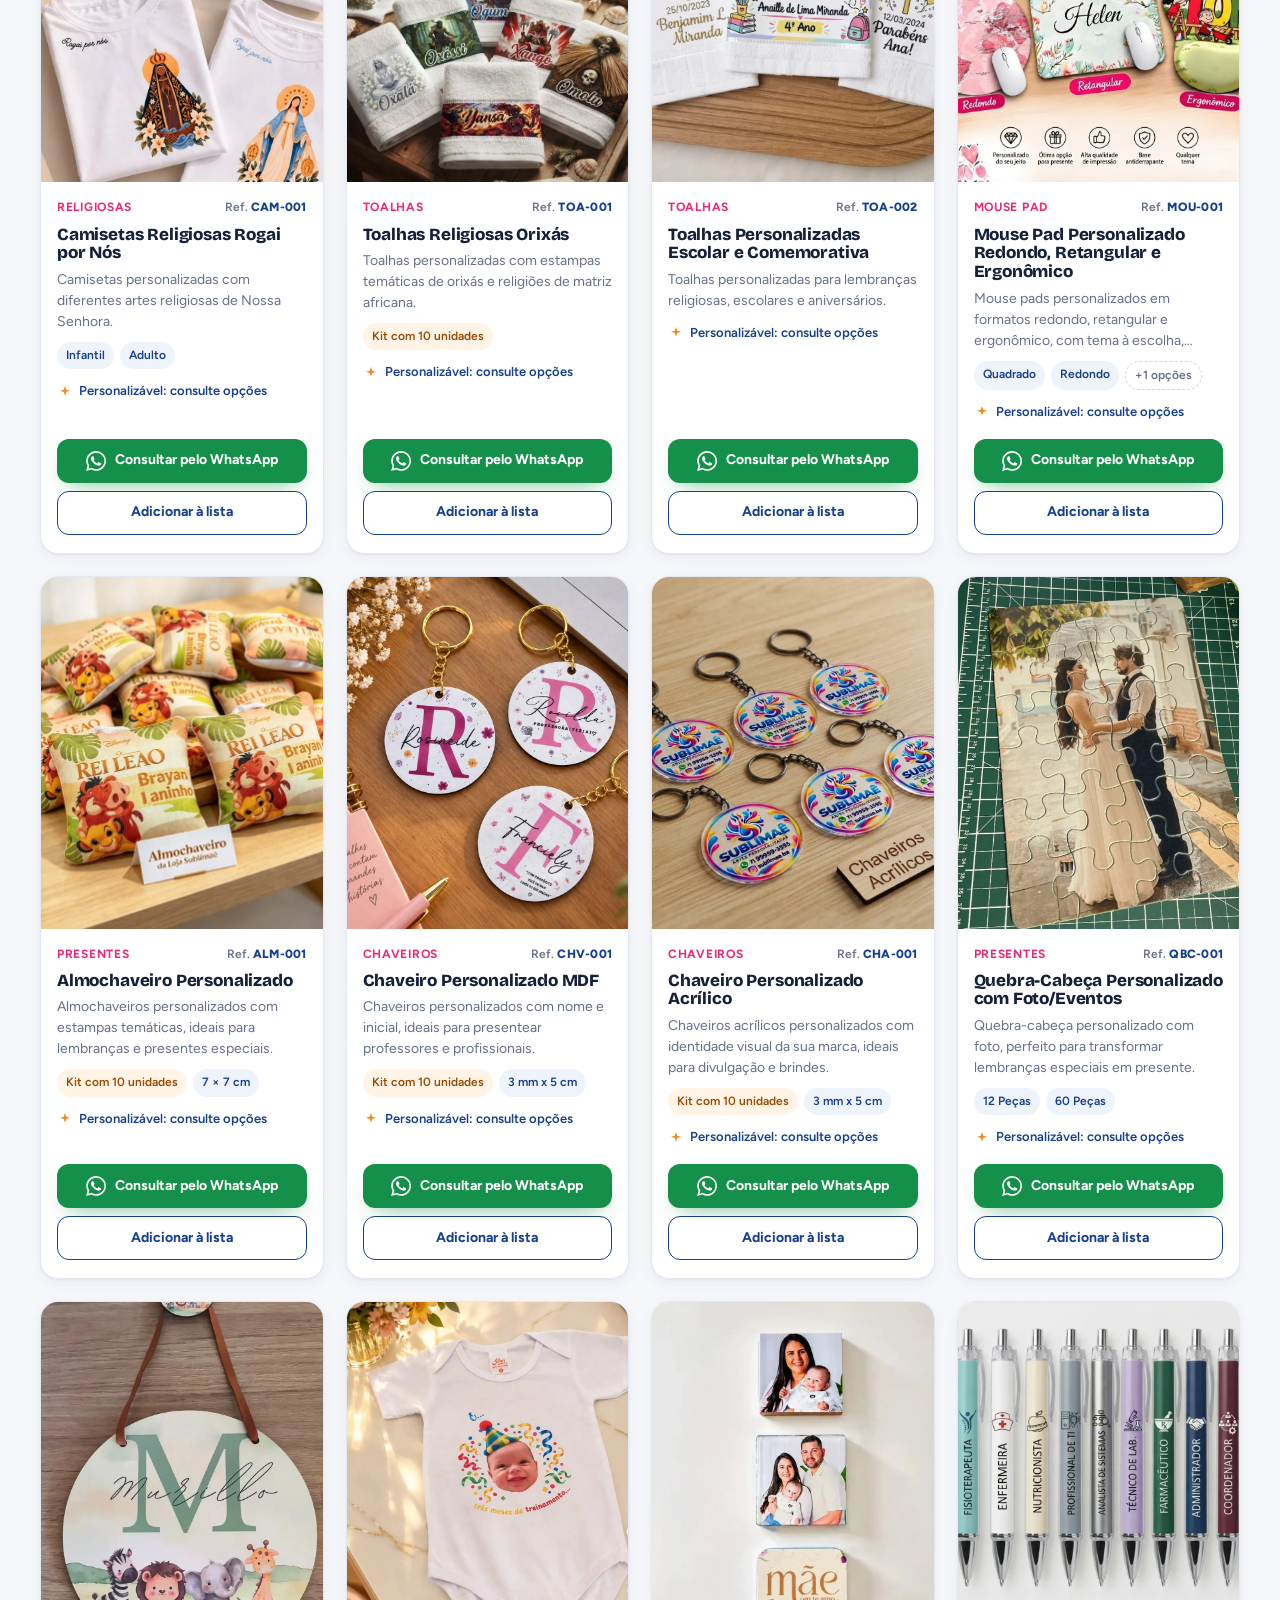
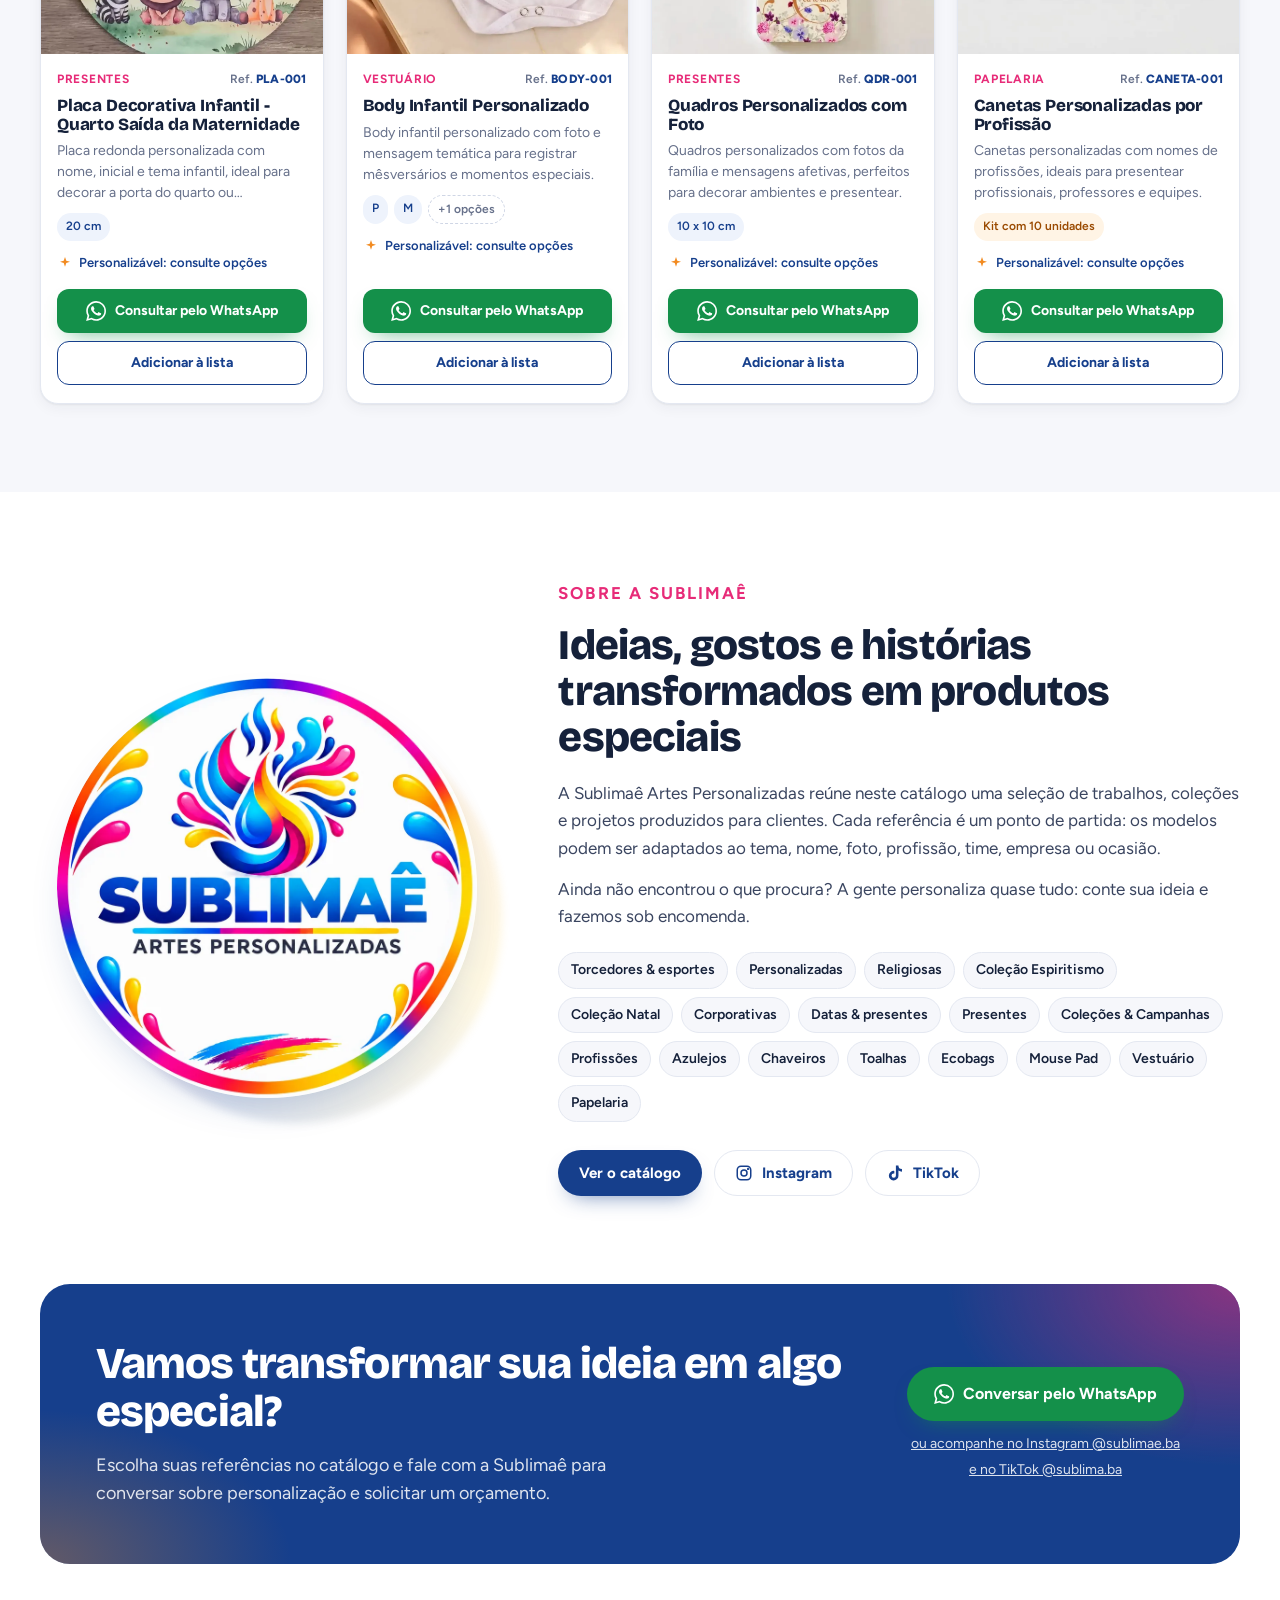
==== commit 0f3dfdc1: "Adiciona painel de administração (Sveltia CMS) em /admin Produtos e categorias passam para dados/*.j" ====
--- a/index.html
+++ b/index.html
@@ -310,7 +310,6 @@
     <symbol id="ico-tt" viewBox="0 0 24 24"><path fill="currentColor" stroke="none" d="M16.6 2h-3.4v13.4a2.9 2.9 0 1 1-2.9-2.9c.3 0 .6 0 .8.1V9.2a6.4 6.4 0 1 0 5.5 6.3V8.7a8 8 0 0 0 4.7 1.5V6.8a4.7 4.7 0 0 1-4.7-4.8Z"/></symbol>
   </svg>
 
-  <script src="assets/js/produtos.js" defer></script>
   <script src="assets/js/app.js" defer></script>
 </body>
 </html>
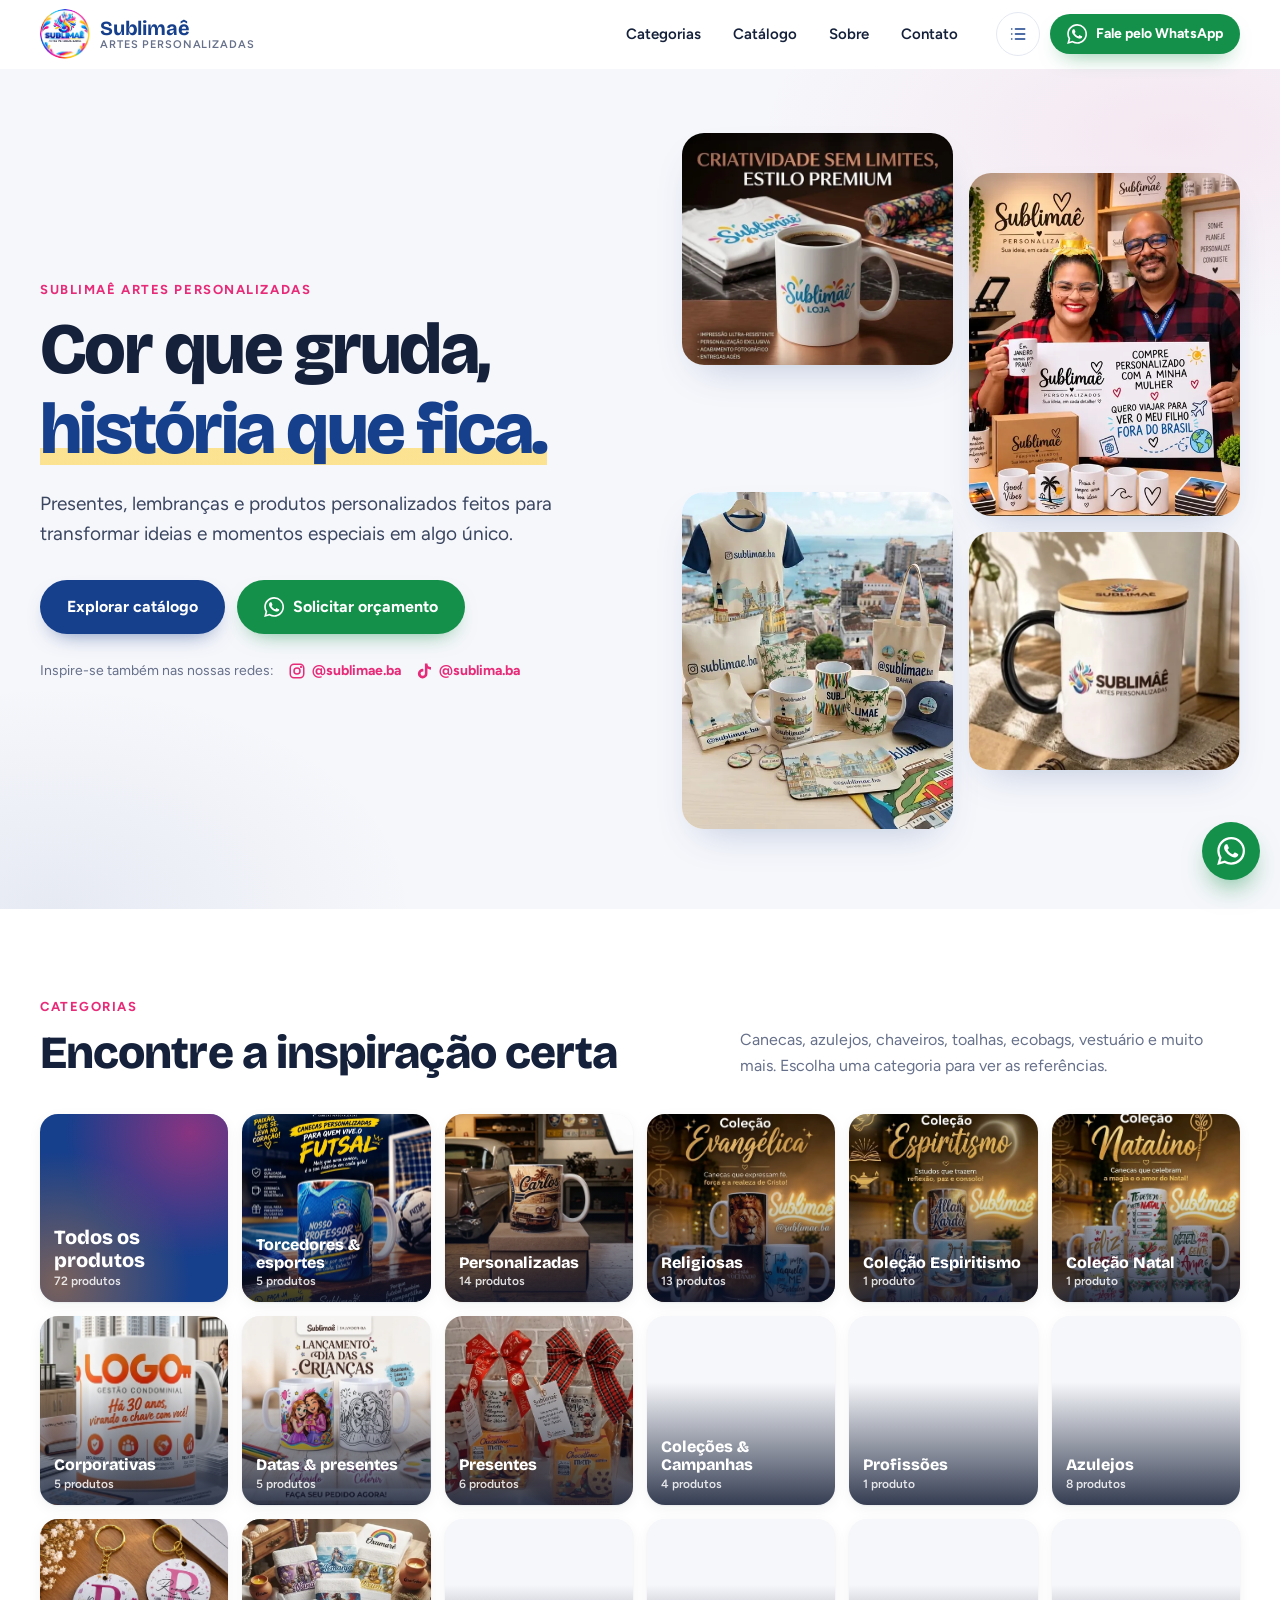
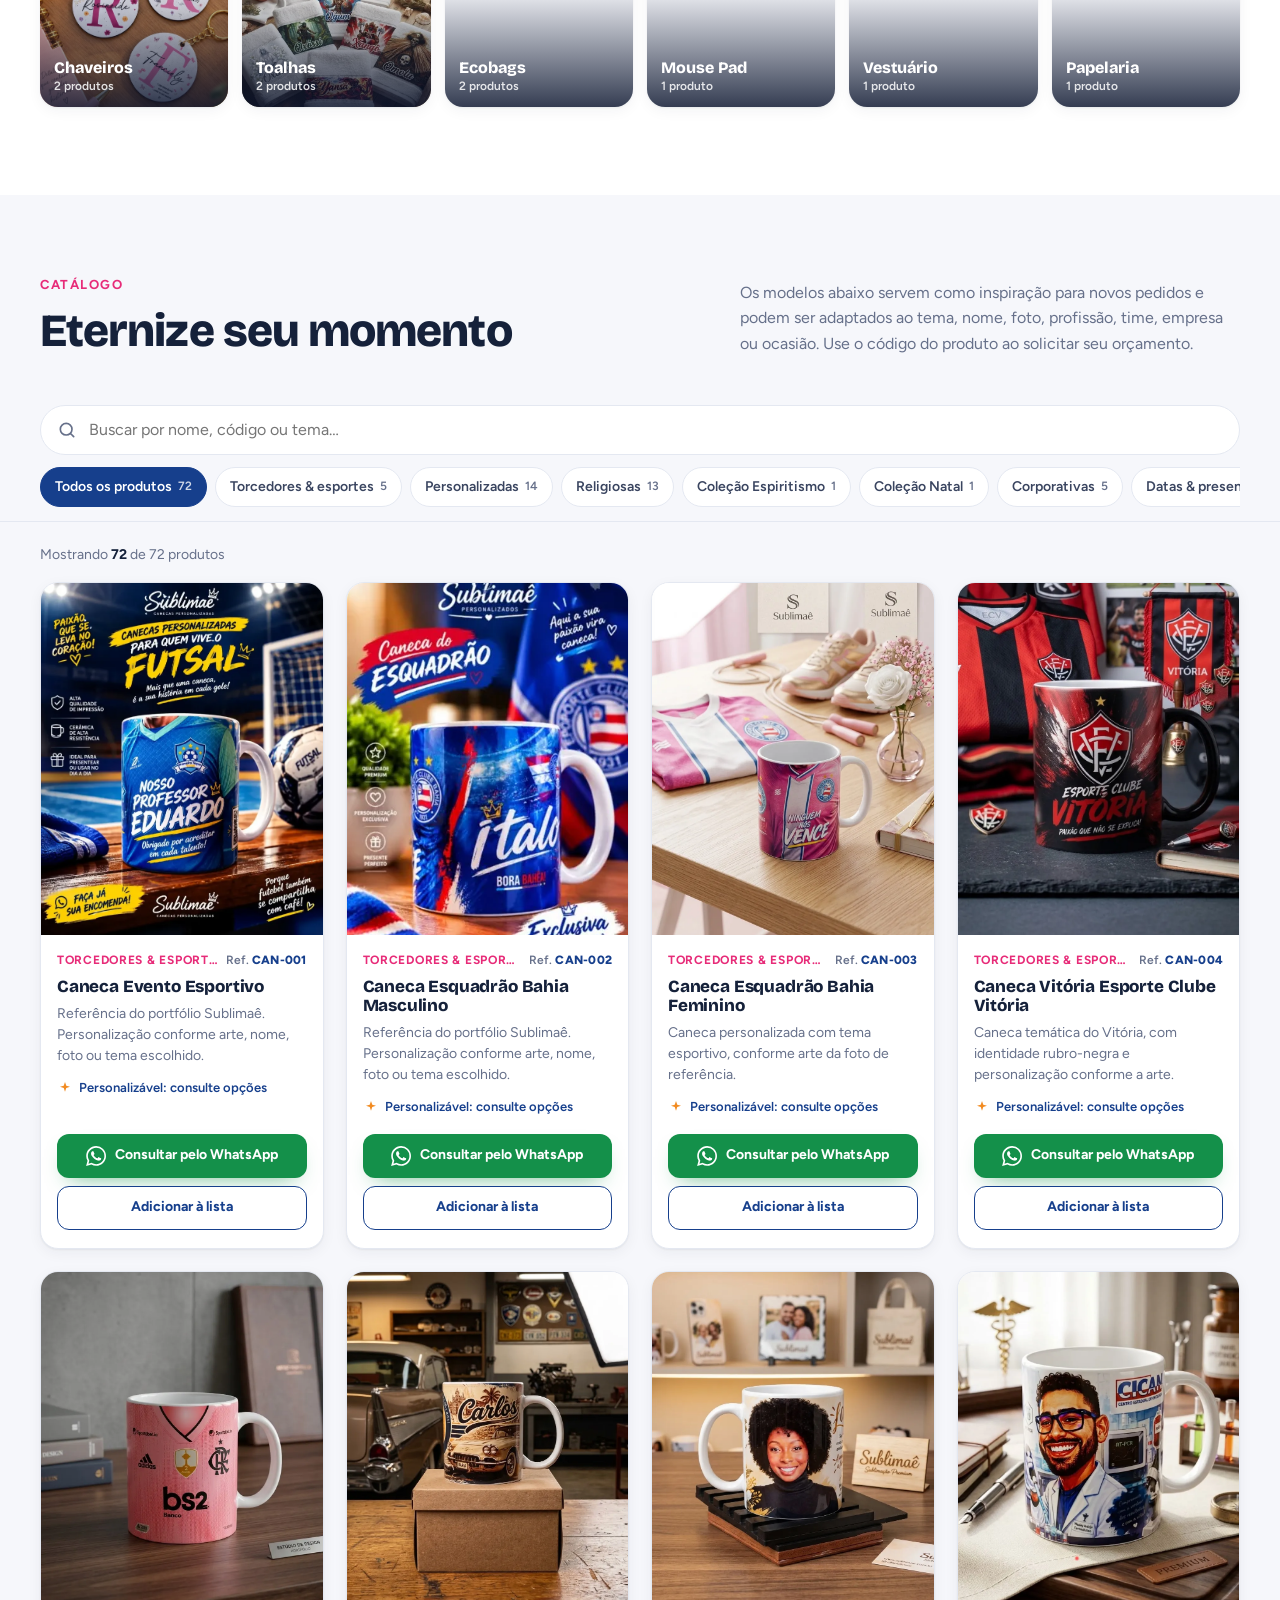
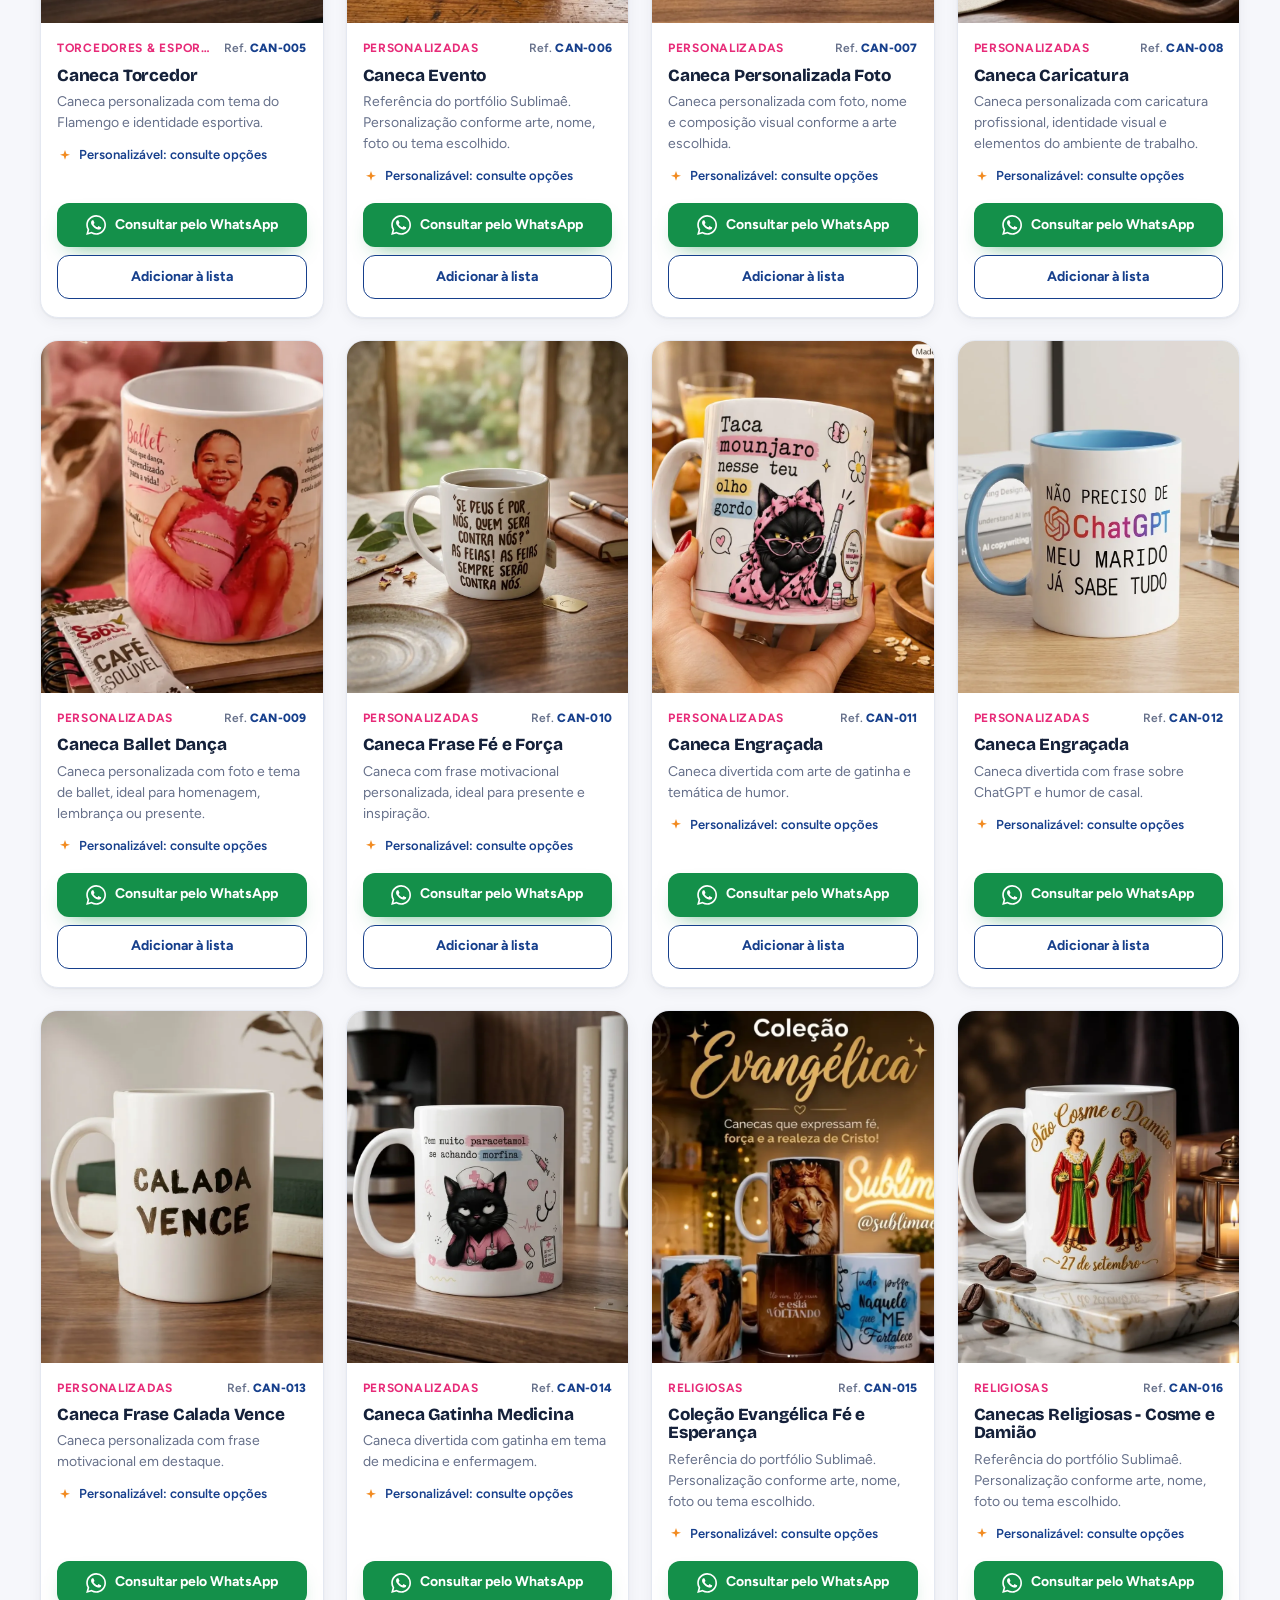
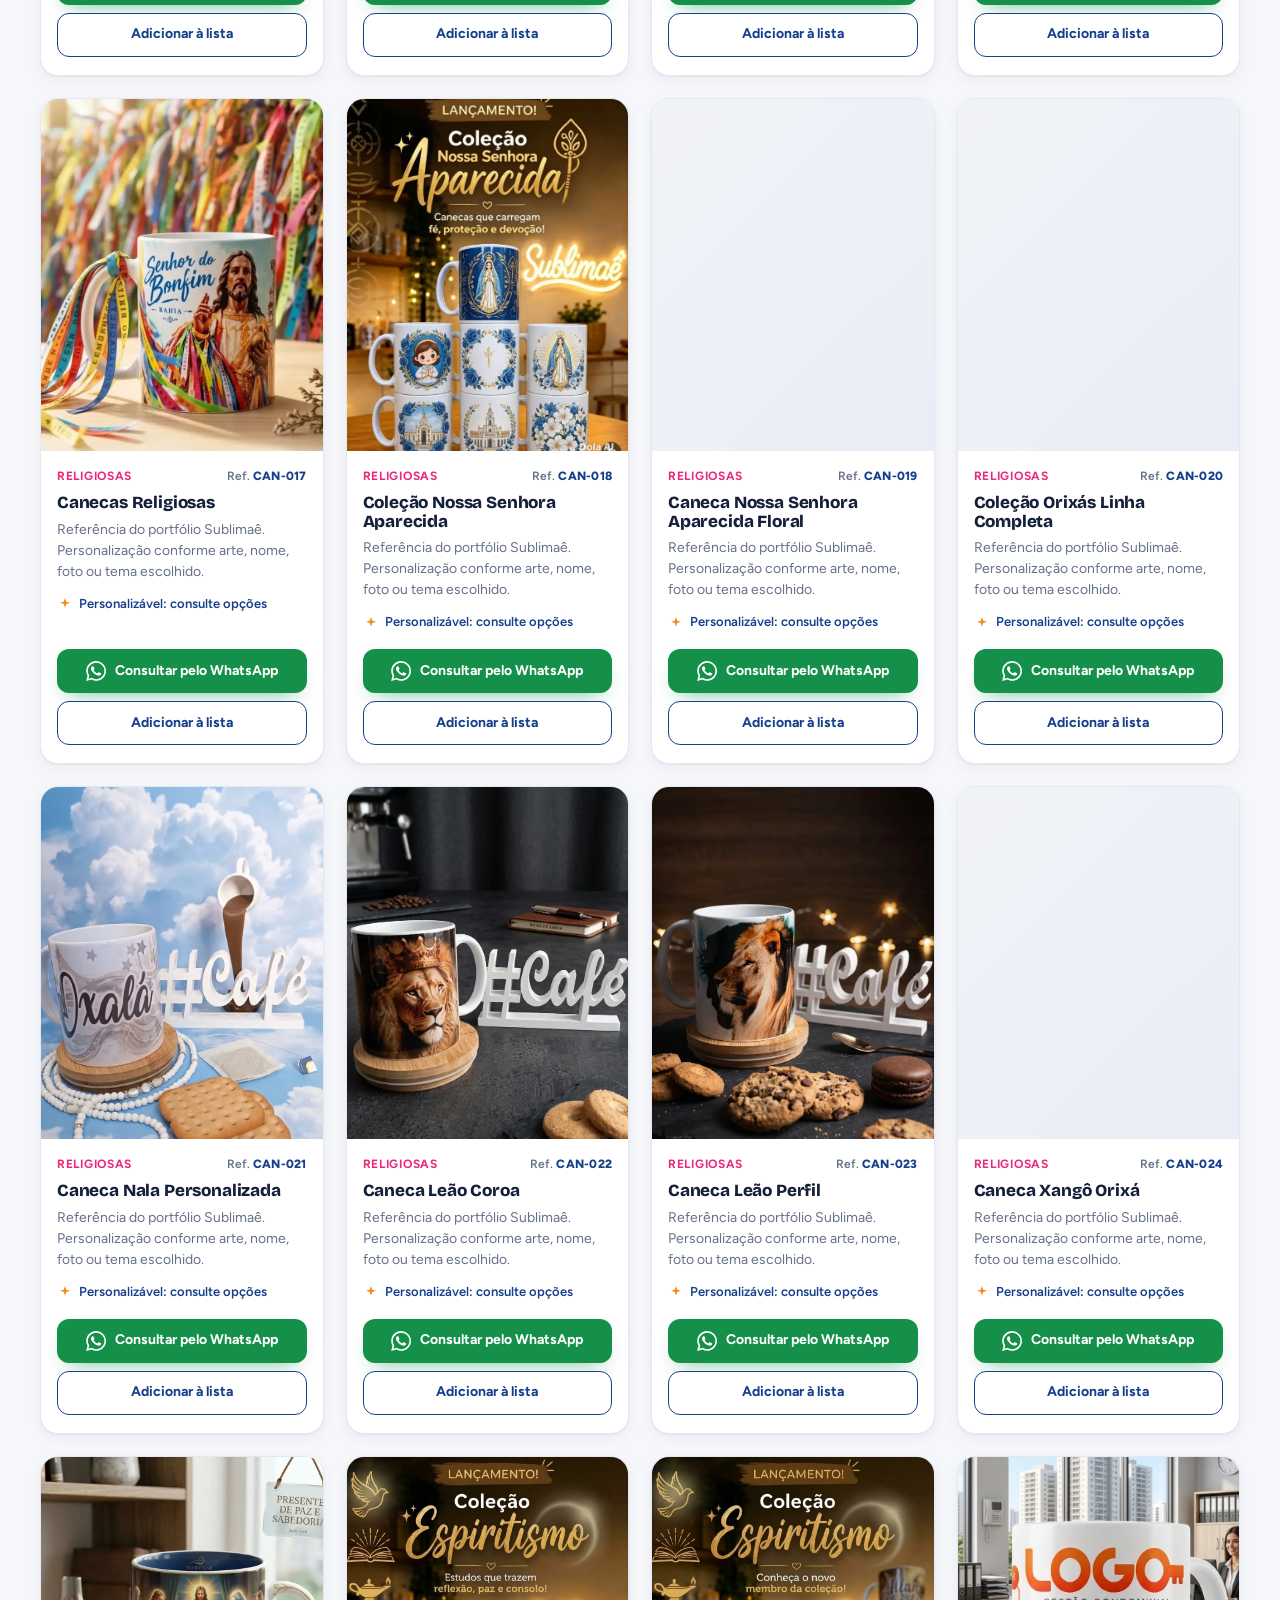
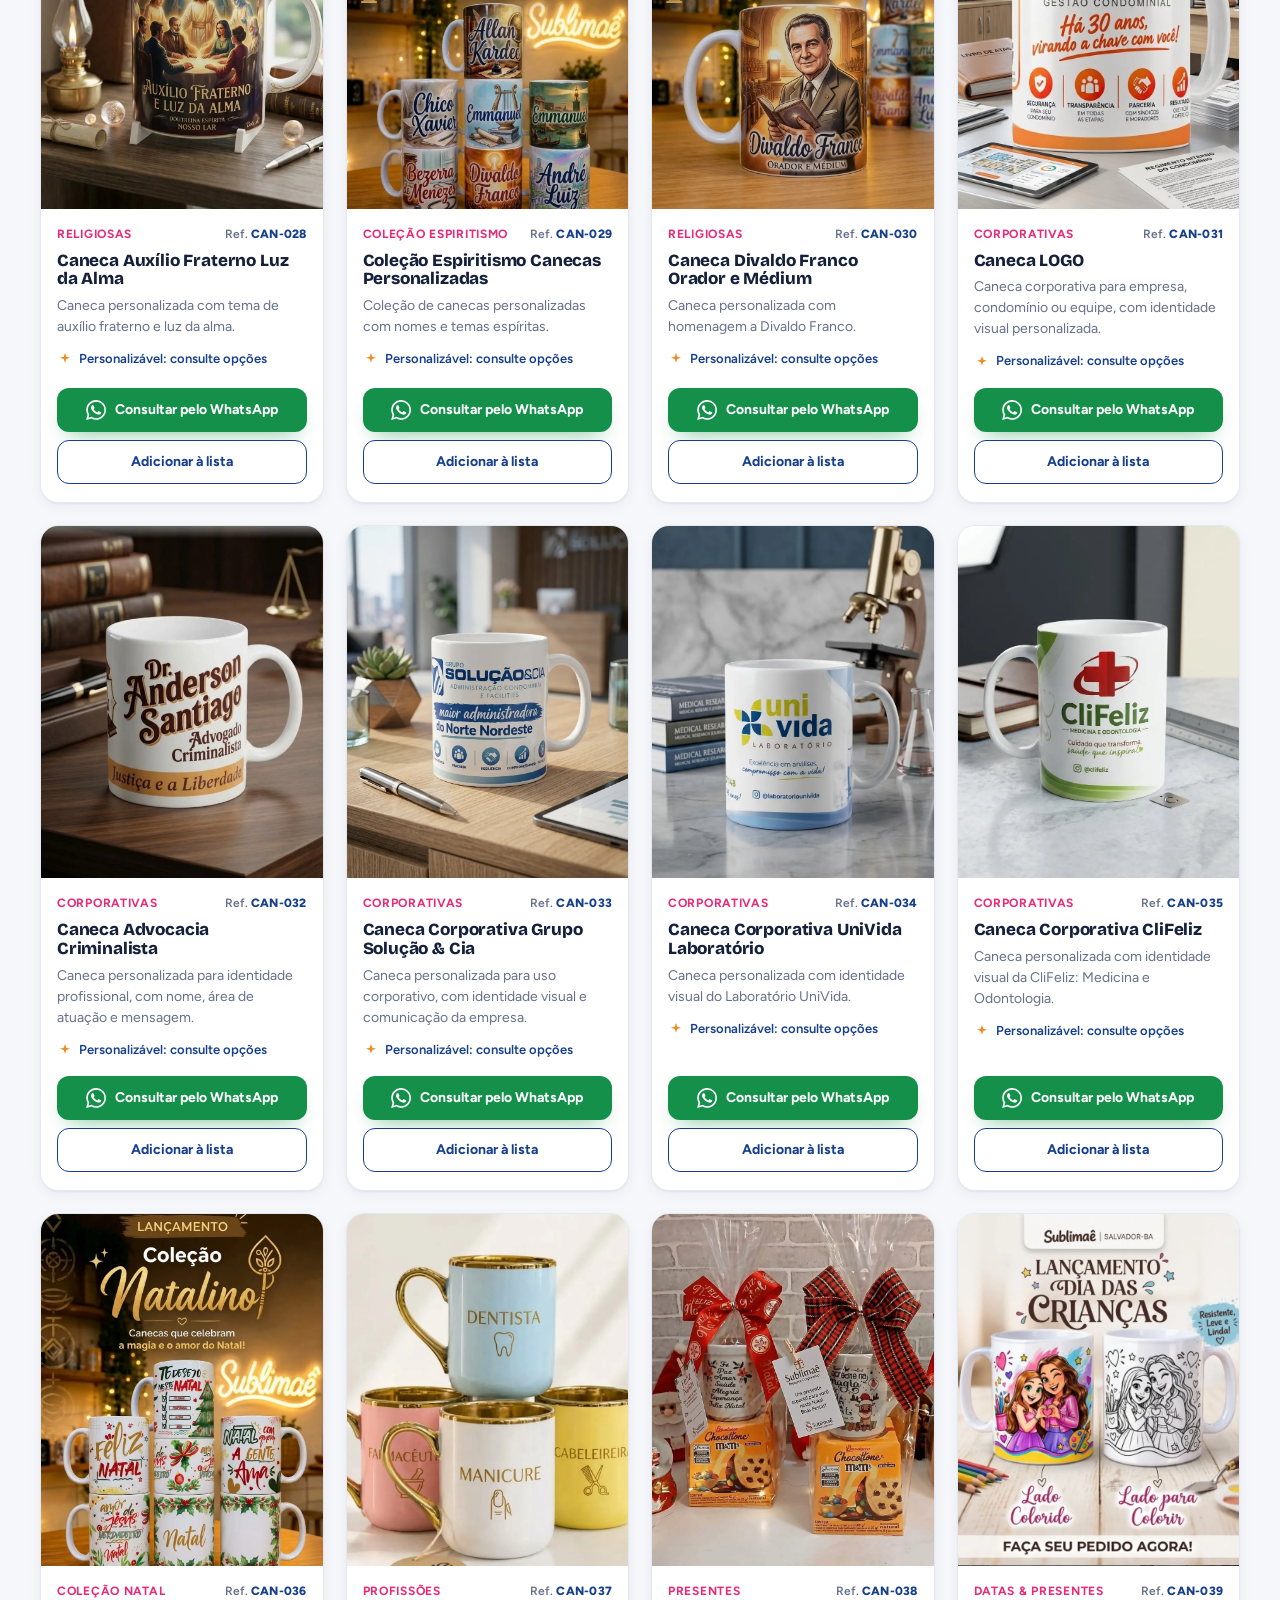
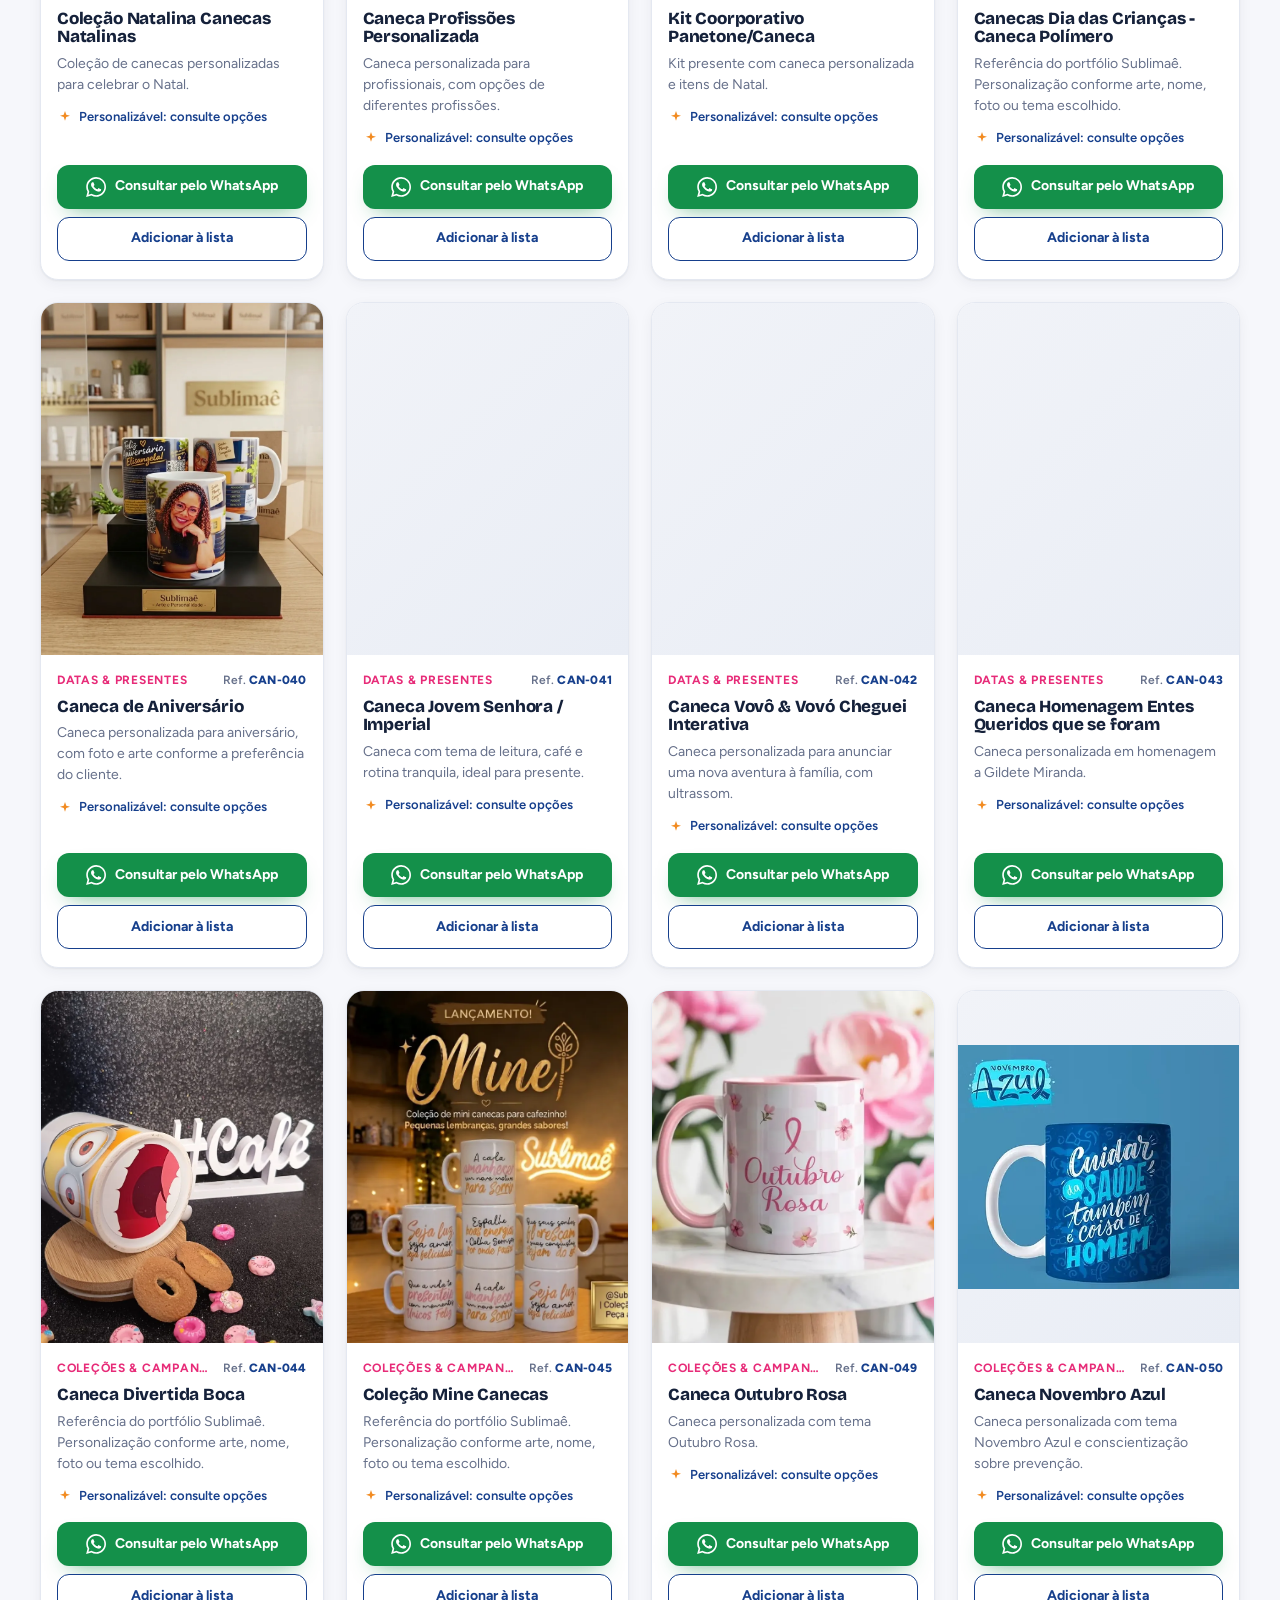
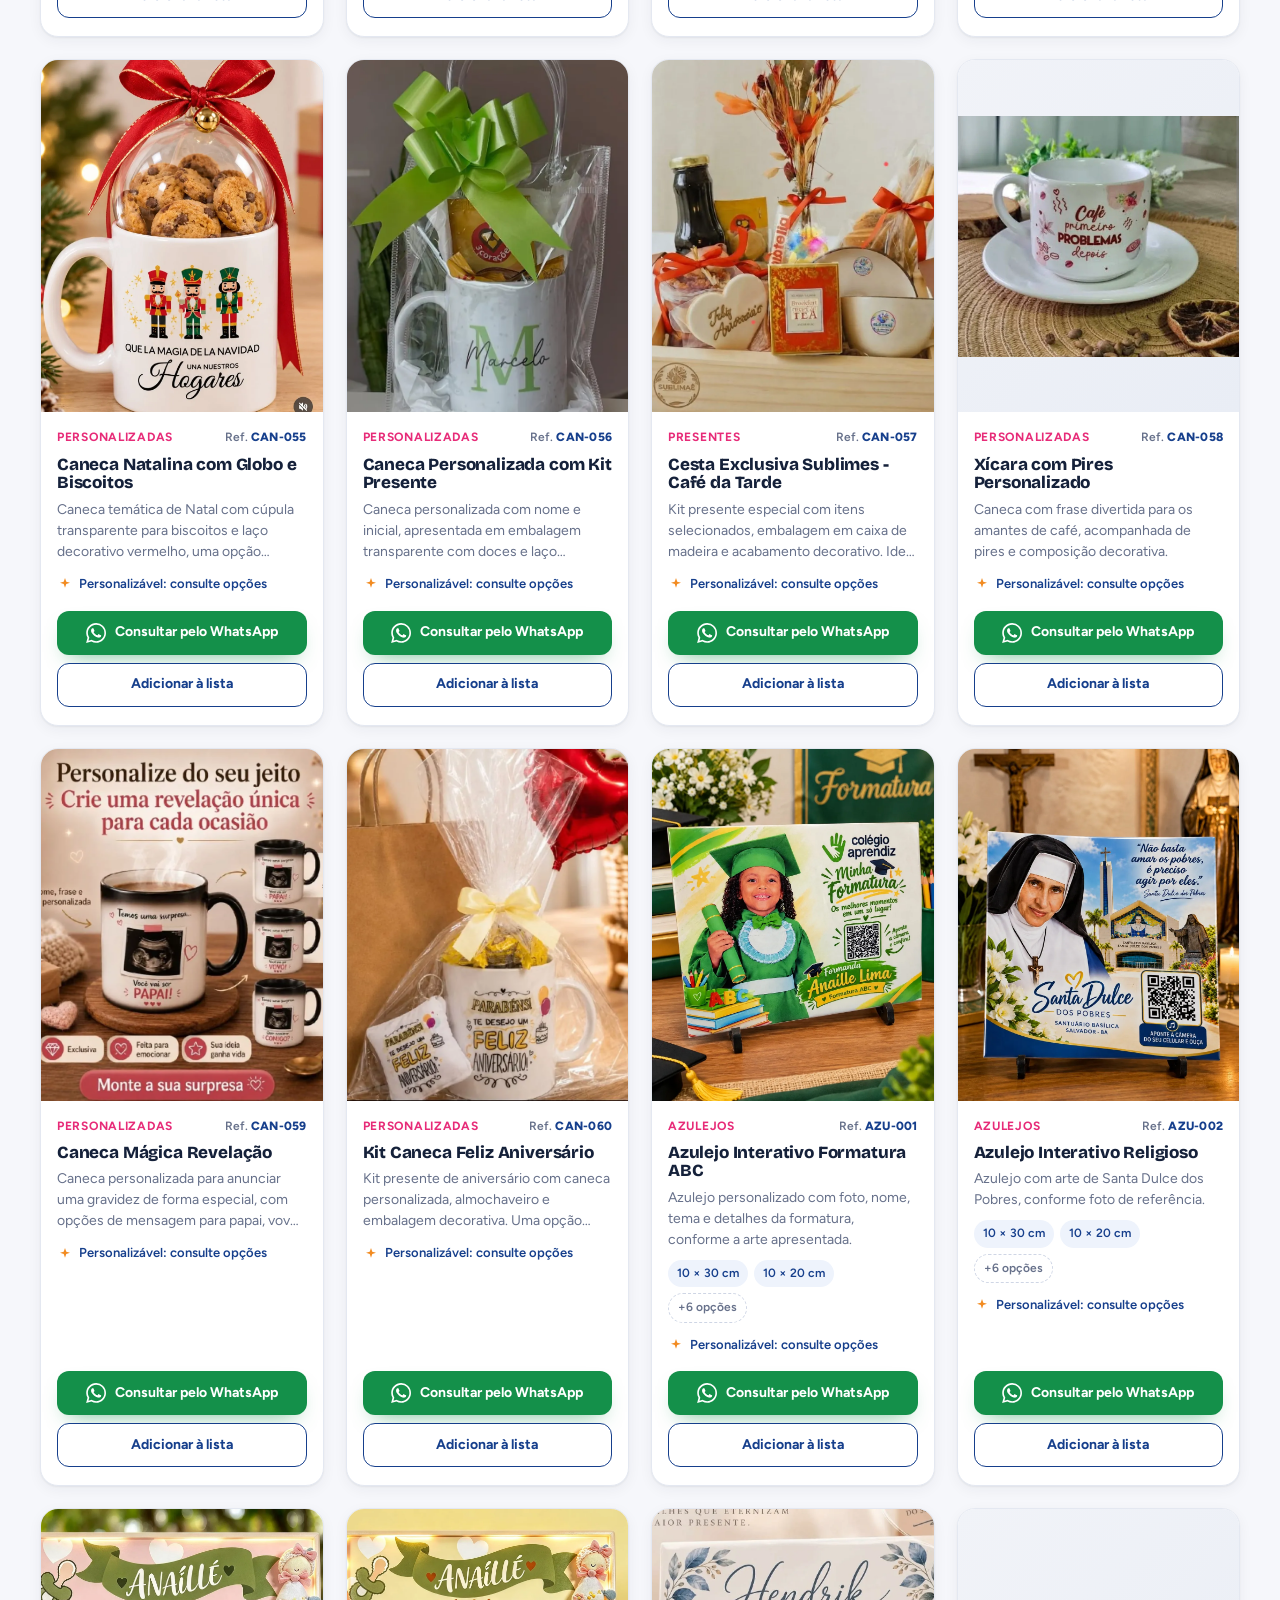
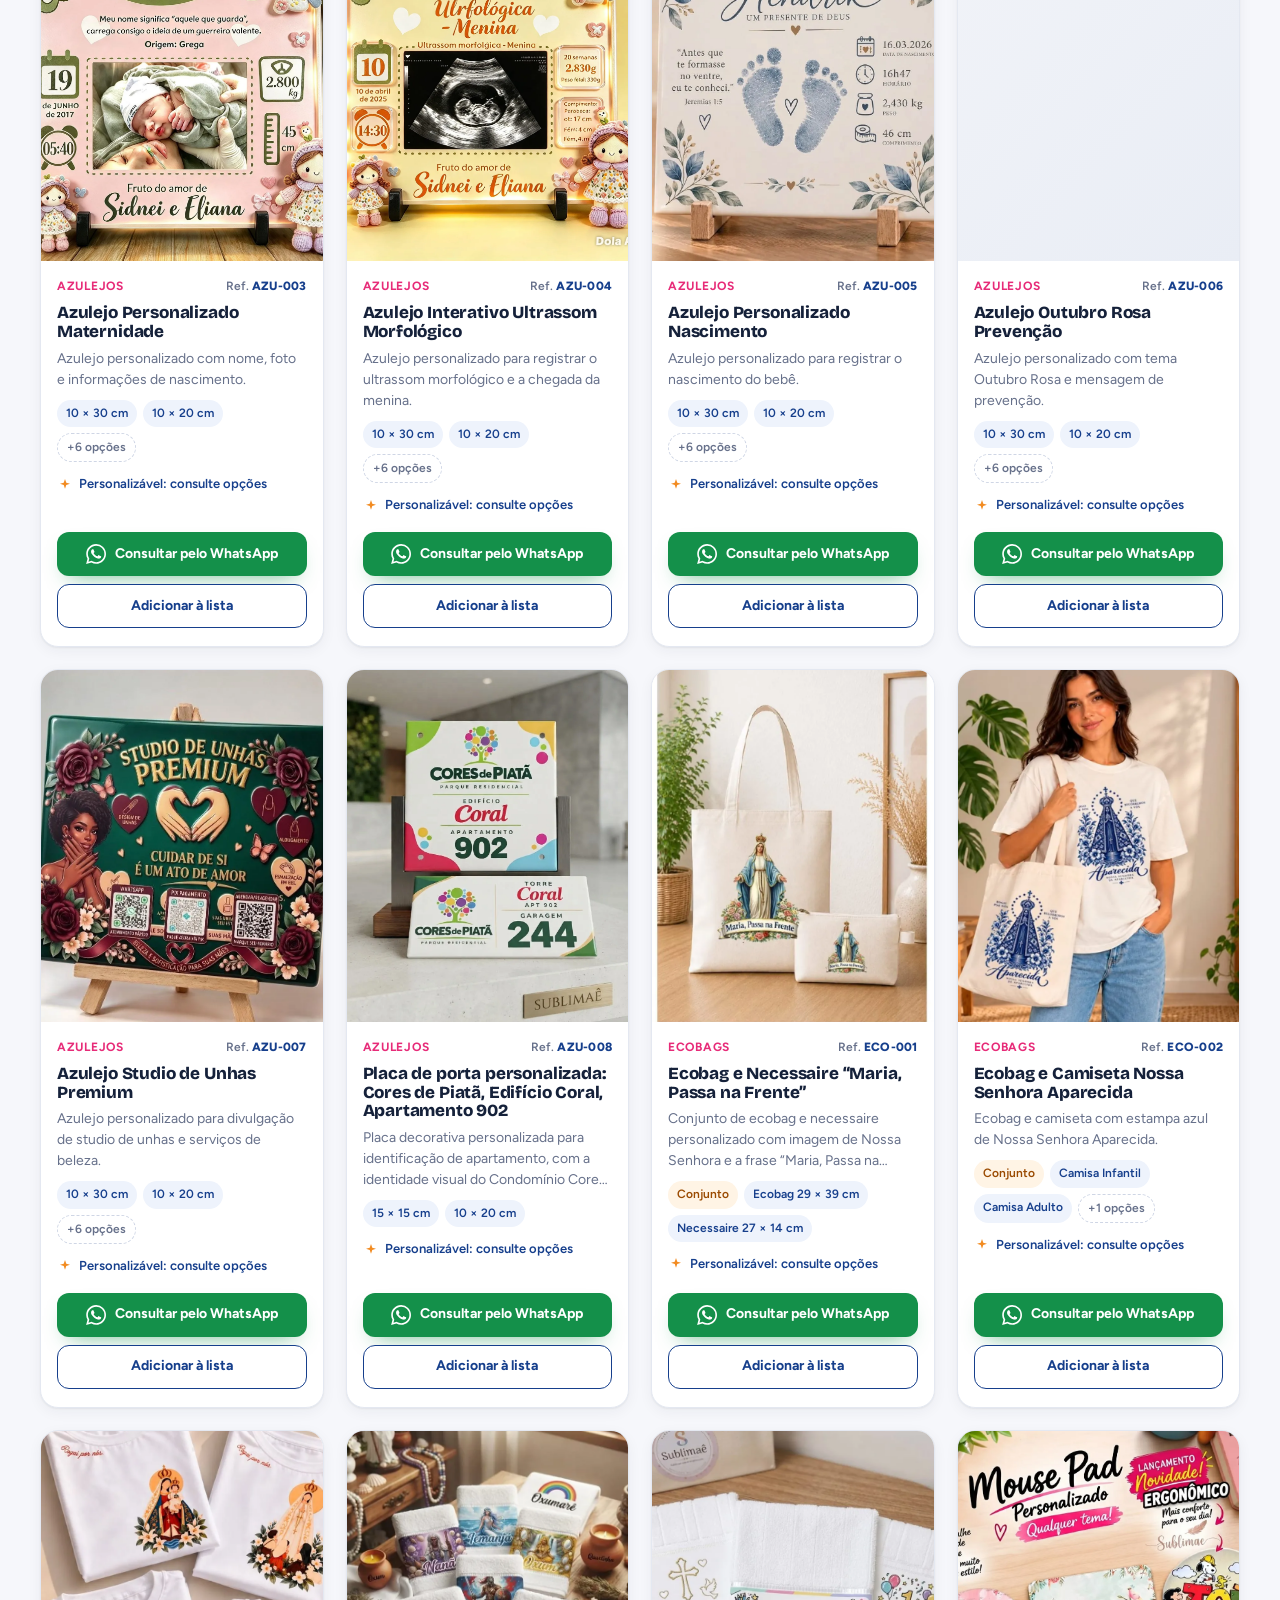
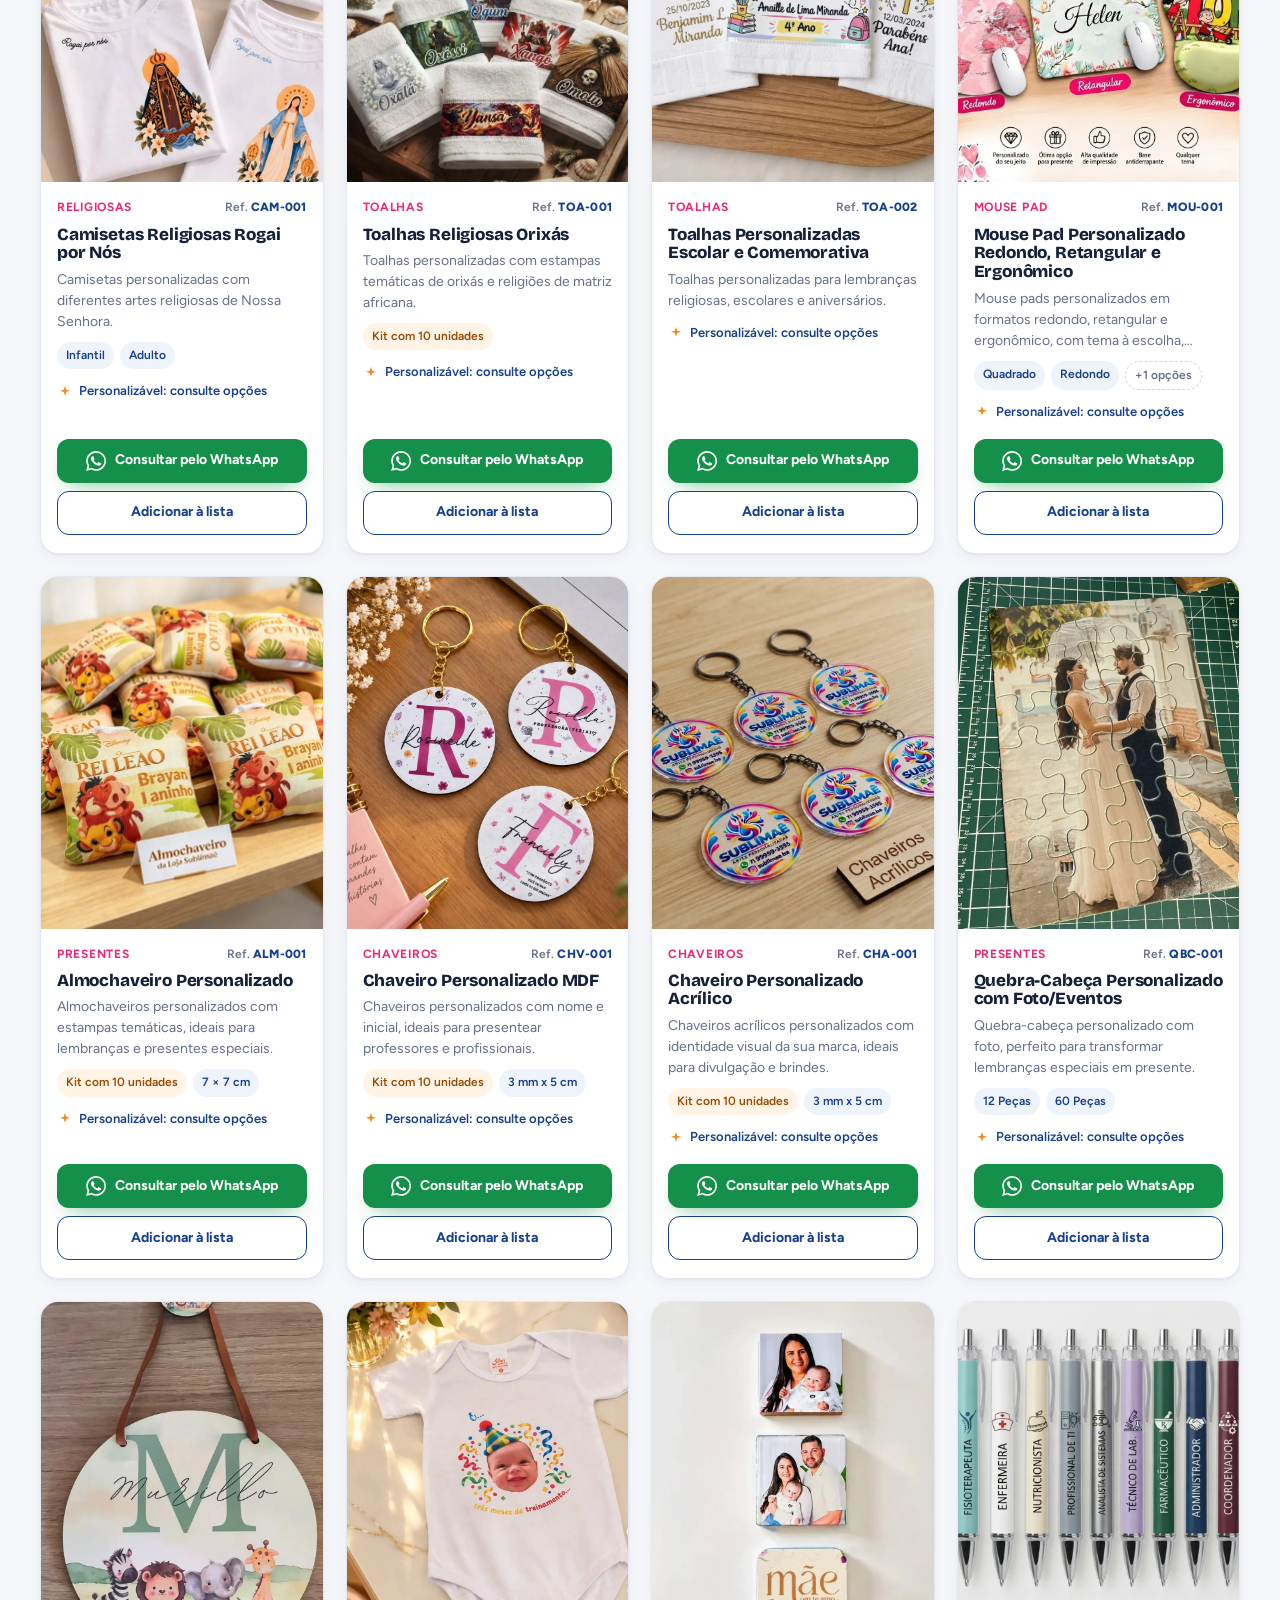
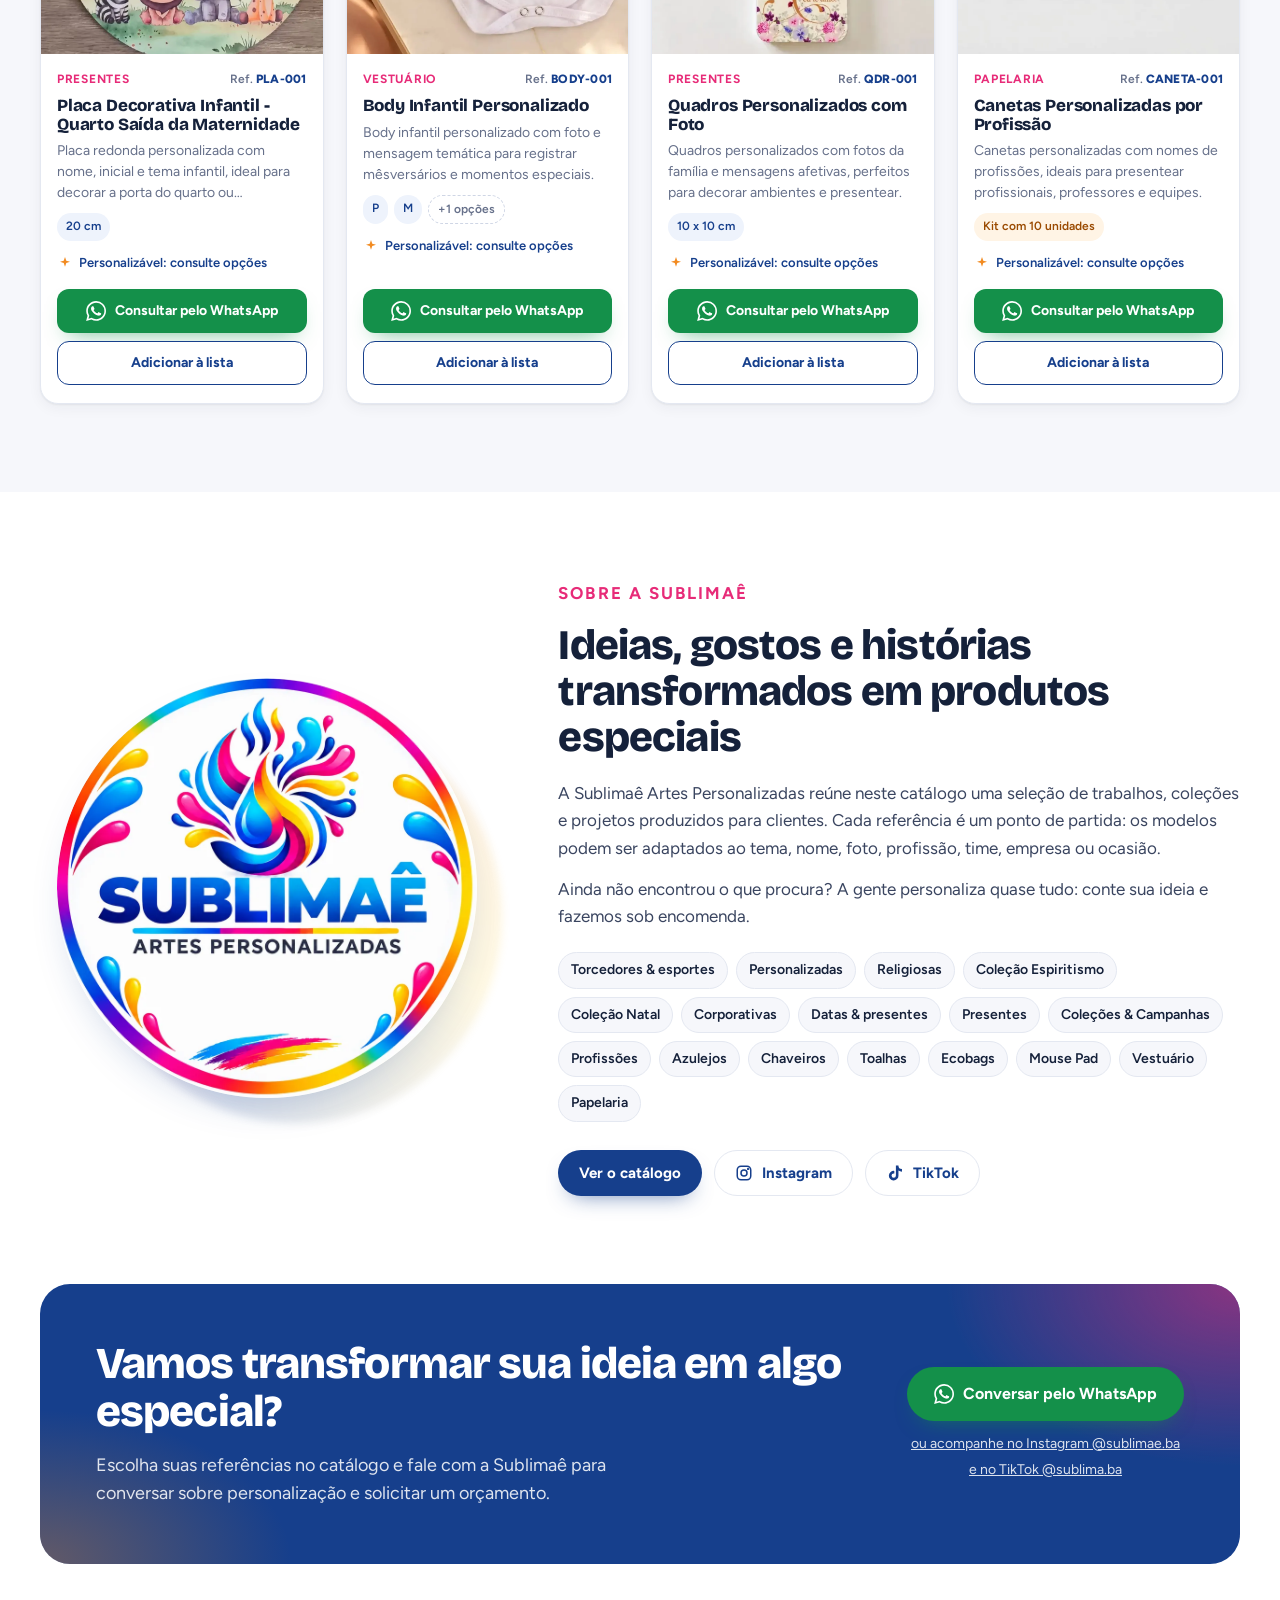
==== commit b1de31f4: "Mostra todos os tamanhos na foto ampliada no celular Adiciona versão aos arquivos CSS e JS para evit" ====
--- a/index.html
+++ b/index.html
@@ -18,7 +18,7 @@
   <link rel="preconnect" href="https://fonts.gstatic.com" crossorigin>
   <link rel="stylesheet" href="https://fonts.googleapis.com/css2?family=Bricolage+Grotesque:opsz,wght@12..96,600;12..96,800&family=Figtree:wght@400;500;600;700&display=swap">
   <link rel="preload" as="image" href="assets/img/destaque-1-sm.webp" type="image/webp">
-  <link rel="stylesheet" href="assets/css/styles.css">
+  <link rel="stylesheet" href="assets/css/styles.css?v=3">
   <script type="application/ld+json">
   {"@context":"https://schema.org","@type":"Organization","name":"Sublimaê Artes Personalizadas","sameAs":["https://www.instagram.com/sublimae.ba/","https://www.tiktok.com/@sublima.ba"],"contactPoint":{"@type":"ContactPoint","telephone":"+55-71-9959-3595","contactType":"customer service","url":"https://wa.me/557199593595"}}
   </script>
@@ -310,6 +310,6 @@
     <symbol id="ico-tt" viewBox="0 0 24 24"><path fill="currentColor" stroke="none" d="M16.6 2h-3.4v13.4a2.9 2.9 0 1 1-2.9-2.9c.3 0 .6 0 .8.1V9.2a6.4 6.4 0 1 0 5.5 6.3V8.7a8 8 0 0 0 4.7 1.5V6.8a4.7 4.7 0 0 1-4.7-4.8Z"/></symbol>
   </svg>
 
-  <script src="assets/js/app.js" defer></script>
+  <script src="assets/js/app.js?v=2" defer></script>
 </body>
 </html>
--- a/assets/css/styles.css
+++ b/assets/css/styles.css
@@ -467,7 +467,7 @@
   .card-cat { font-size: 11px; max-width: 100%; }
   .card h3 { font-size: 15px; }
   .card-desc { font-size: 13px; -webkit-line-clamp: 2; }
-  .tags .tag:nth-child(n+2):not(.pack):not(.more) { display: none; }
+  .card .tag { font-size: 11px; padding: 3px 8px; }
   .custom-note { font-size: 12px; }
   .card-actions .btn { font-size: 13px; padding: 9px 6px; gap: 6px; min-height: 42px; }
   .card-actions .btn .wa-ico { width: 17px; height: 17px; }
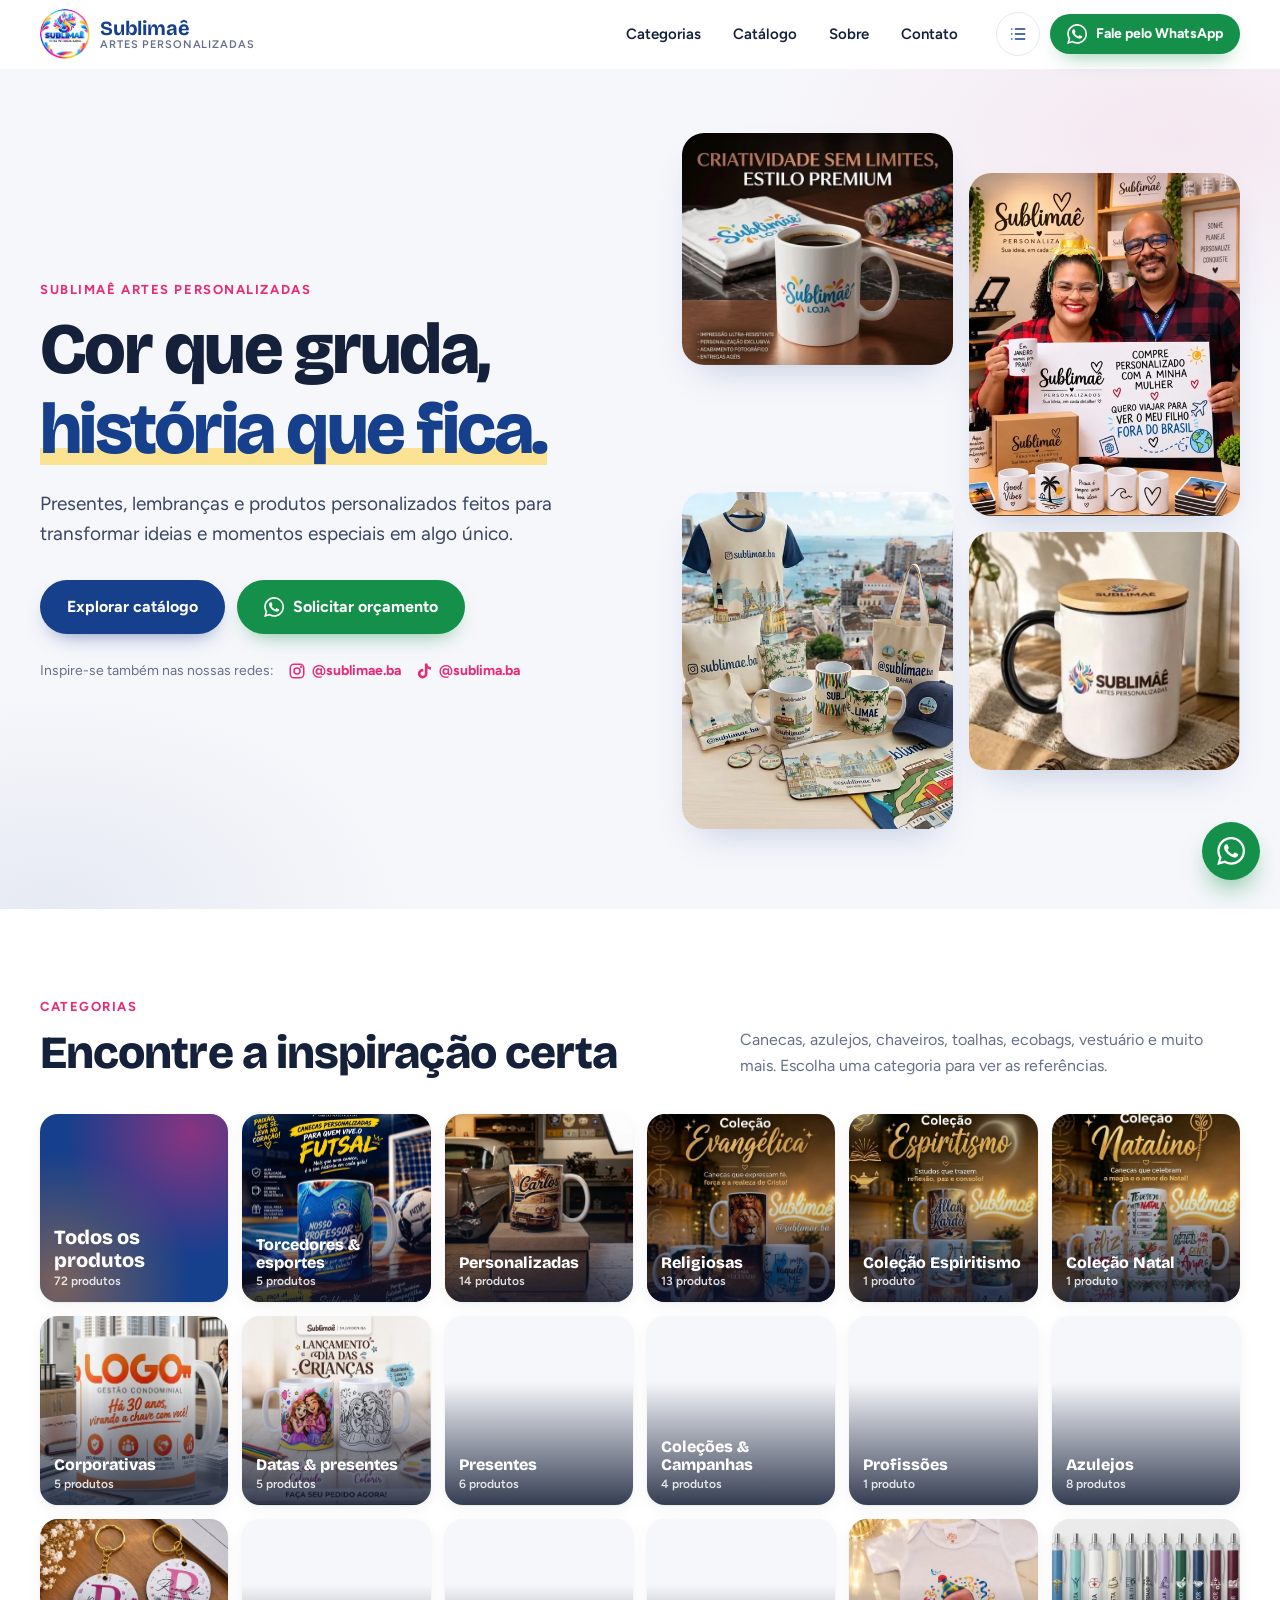
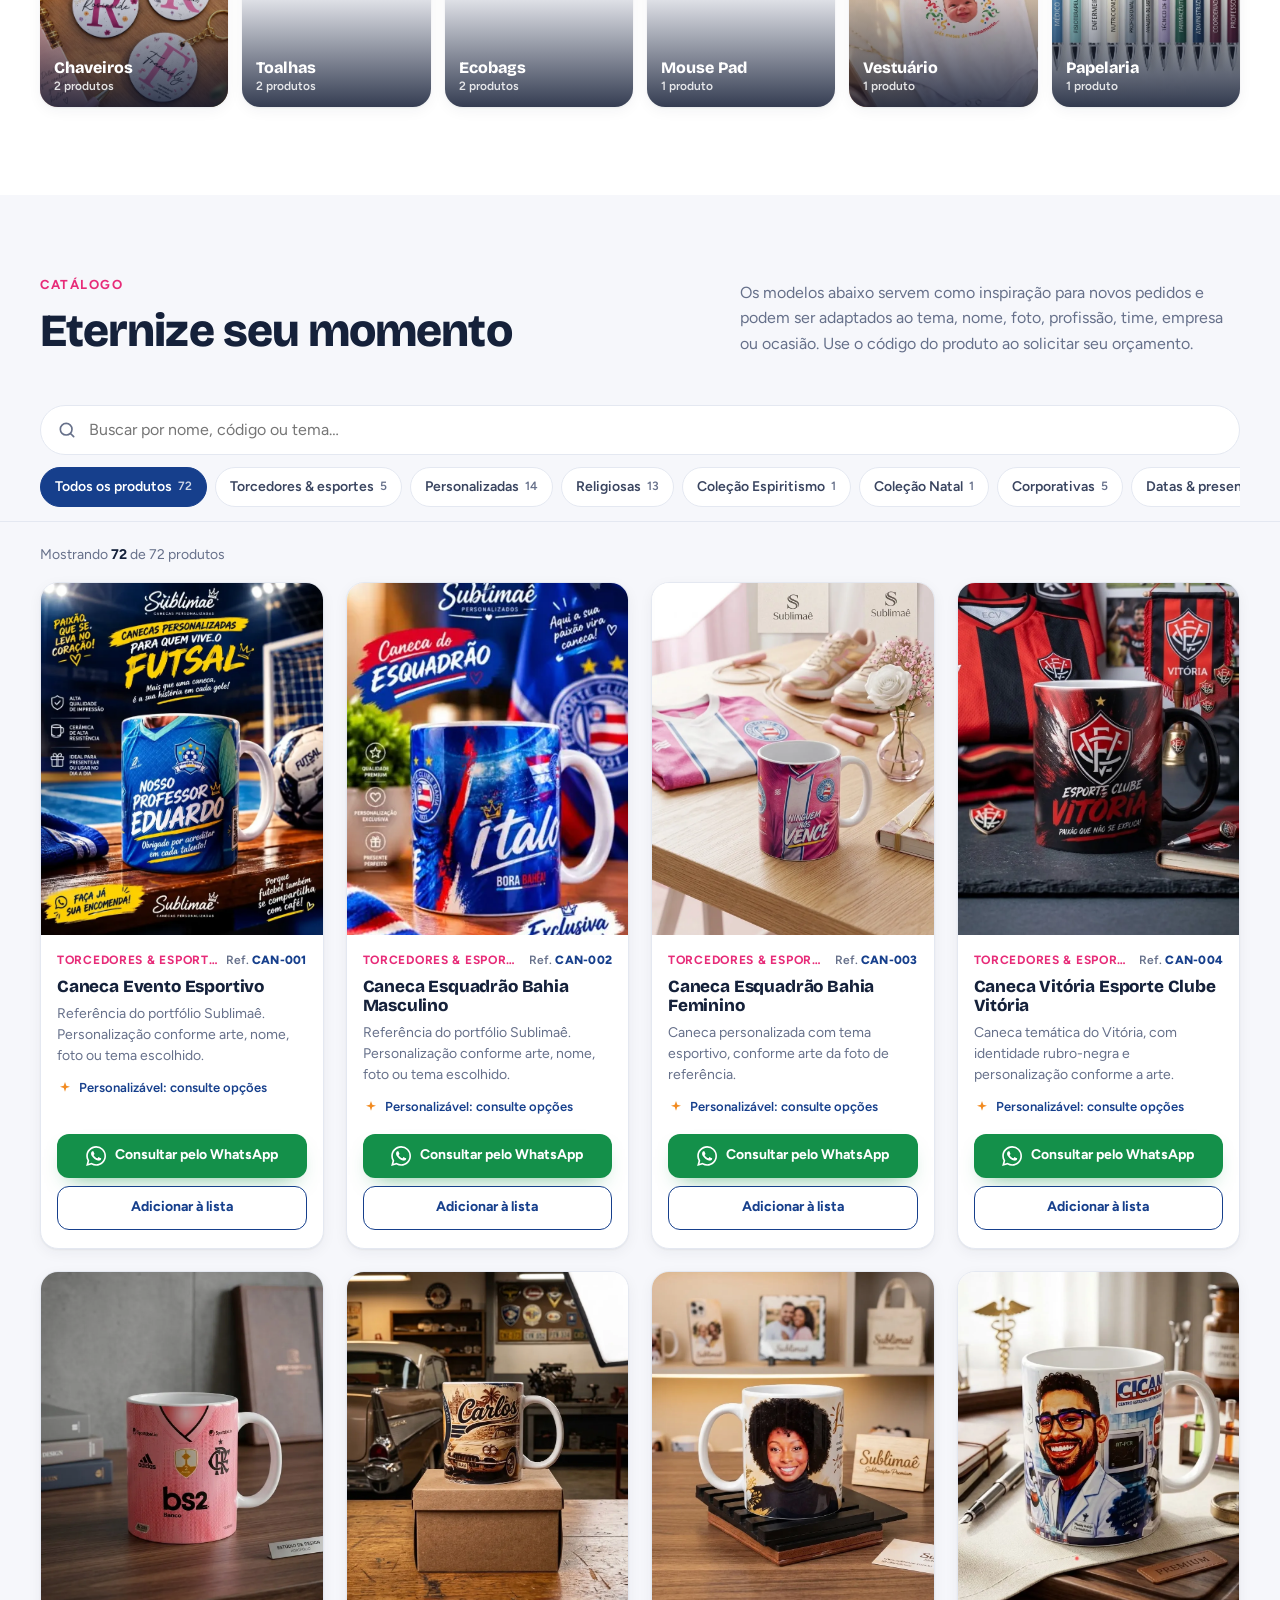
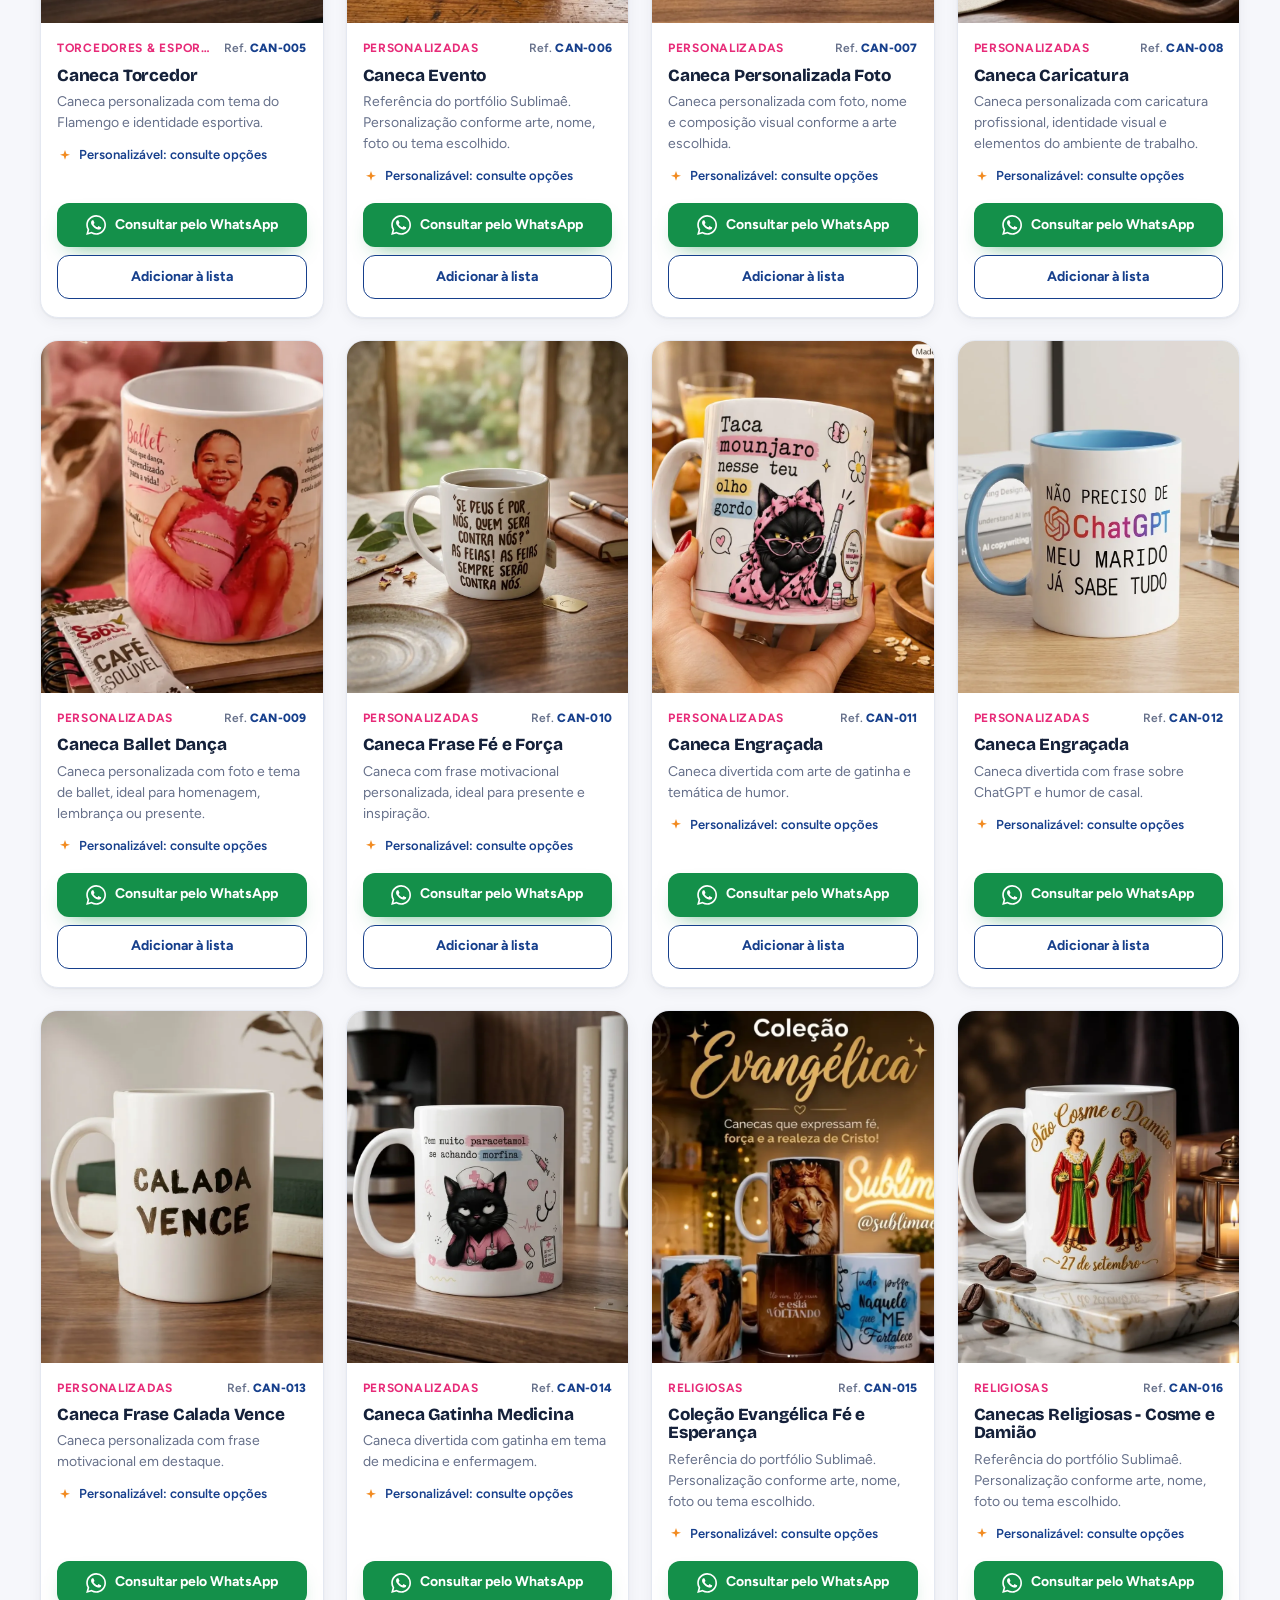
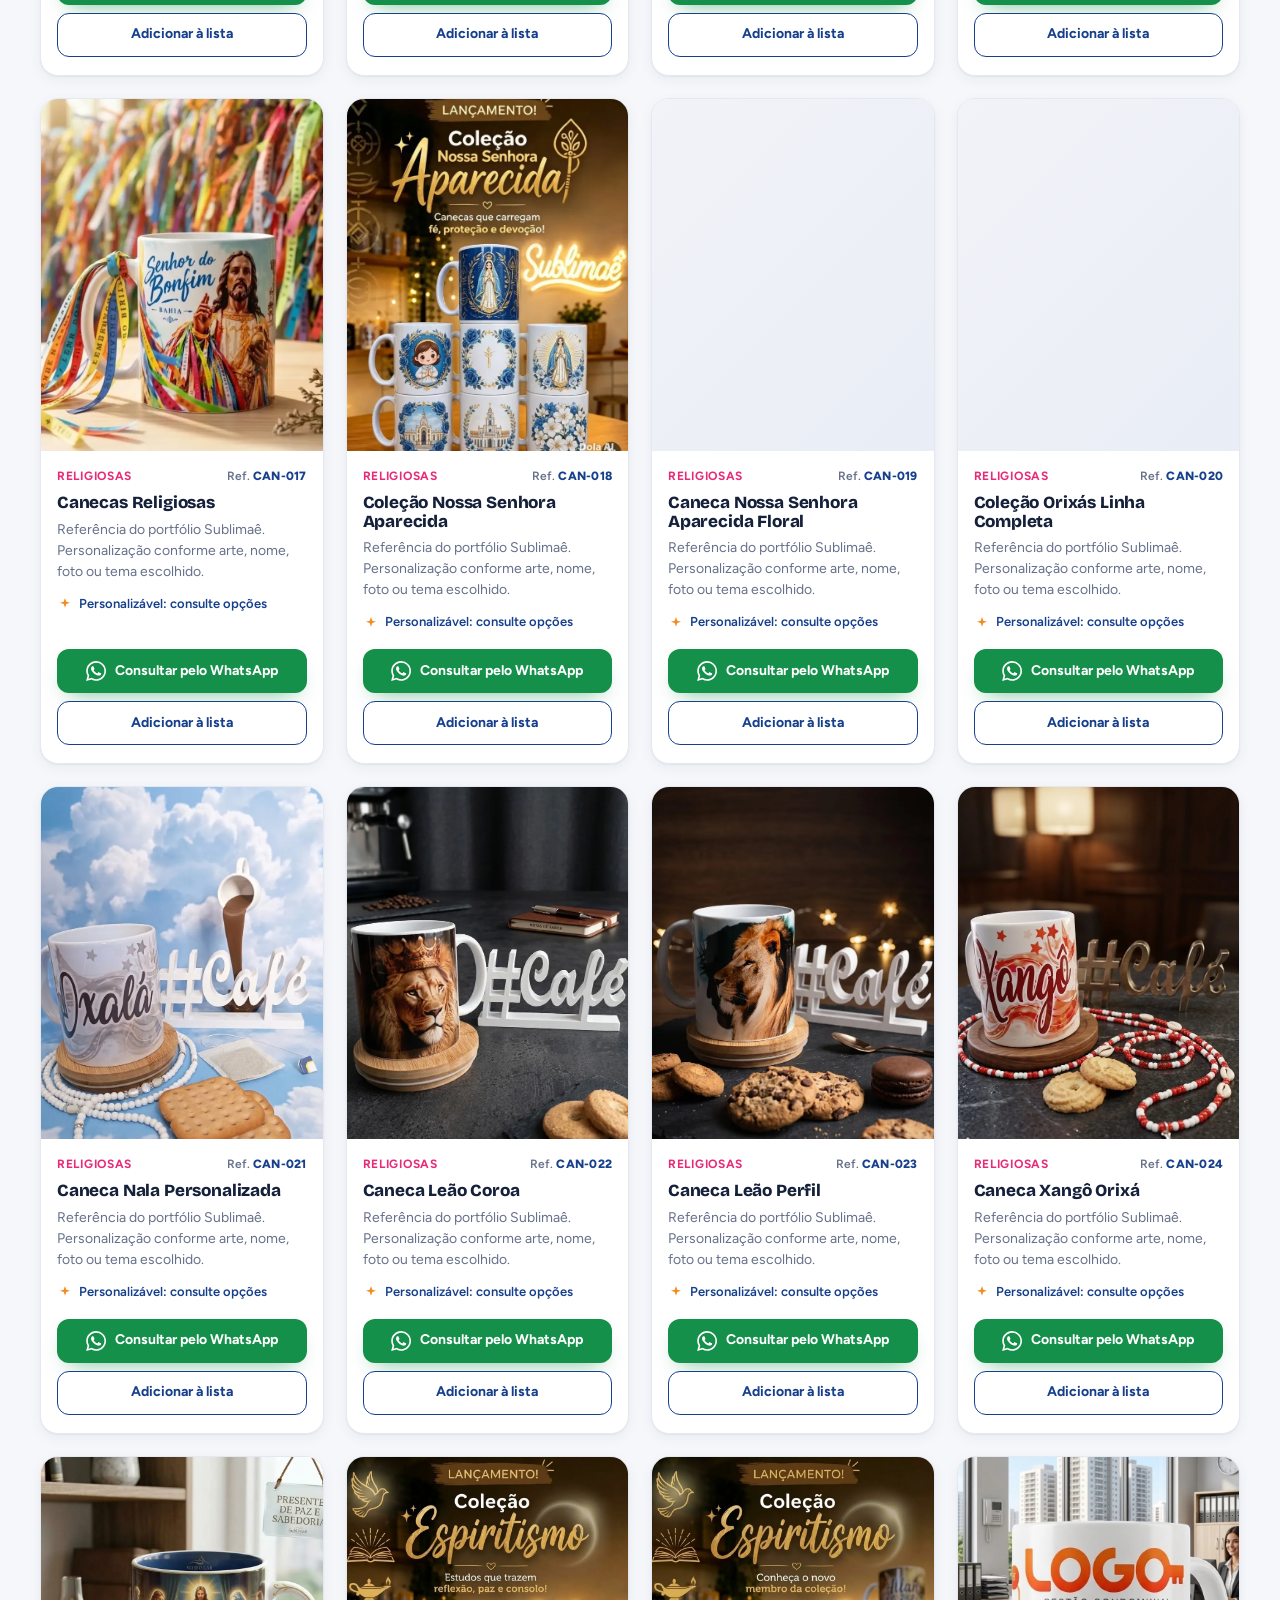
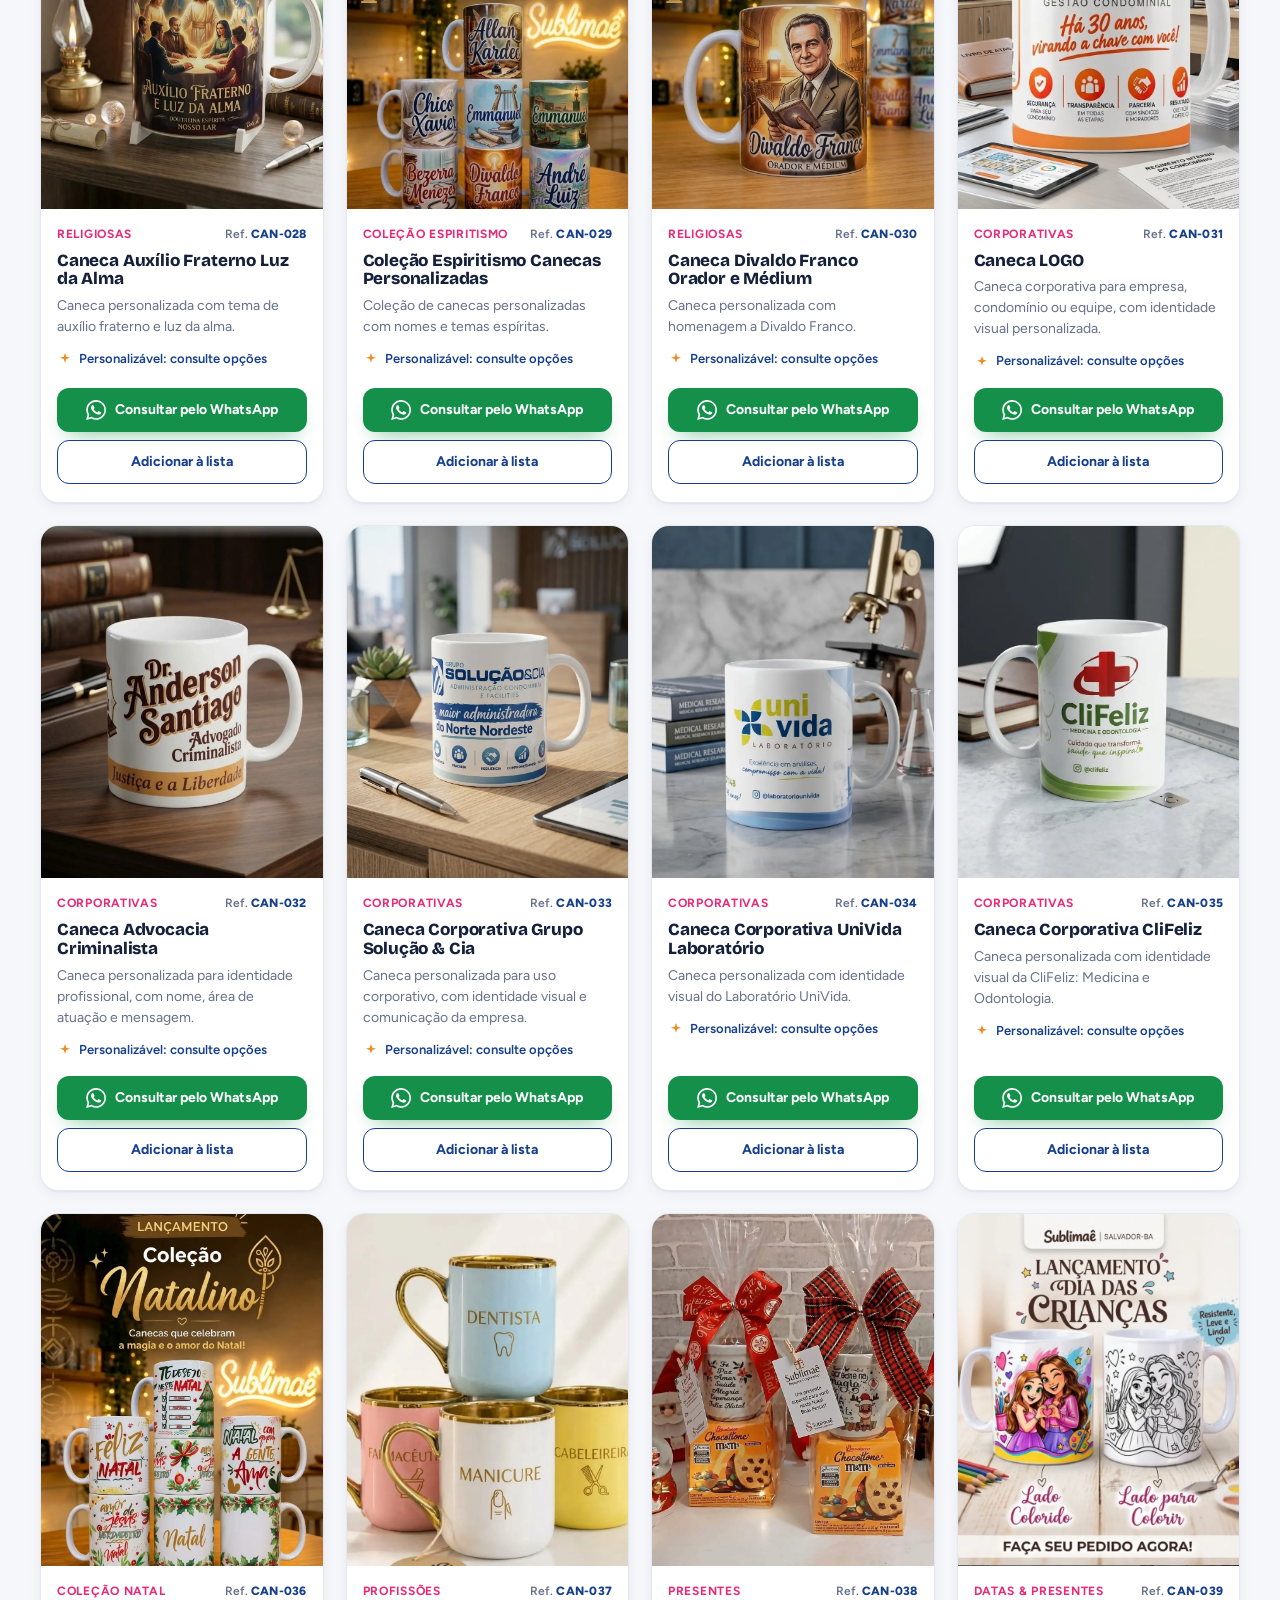
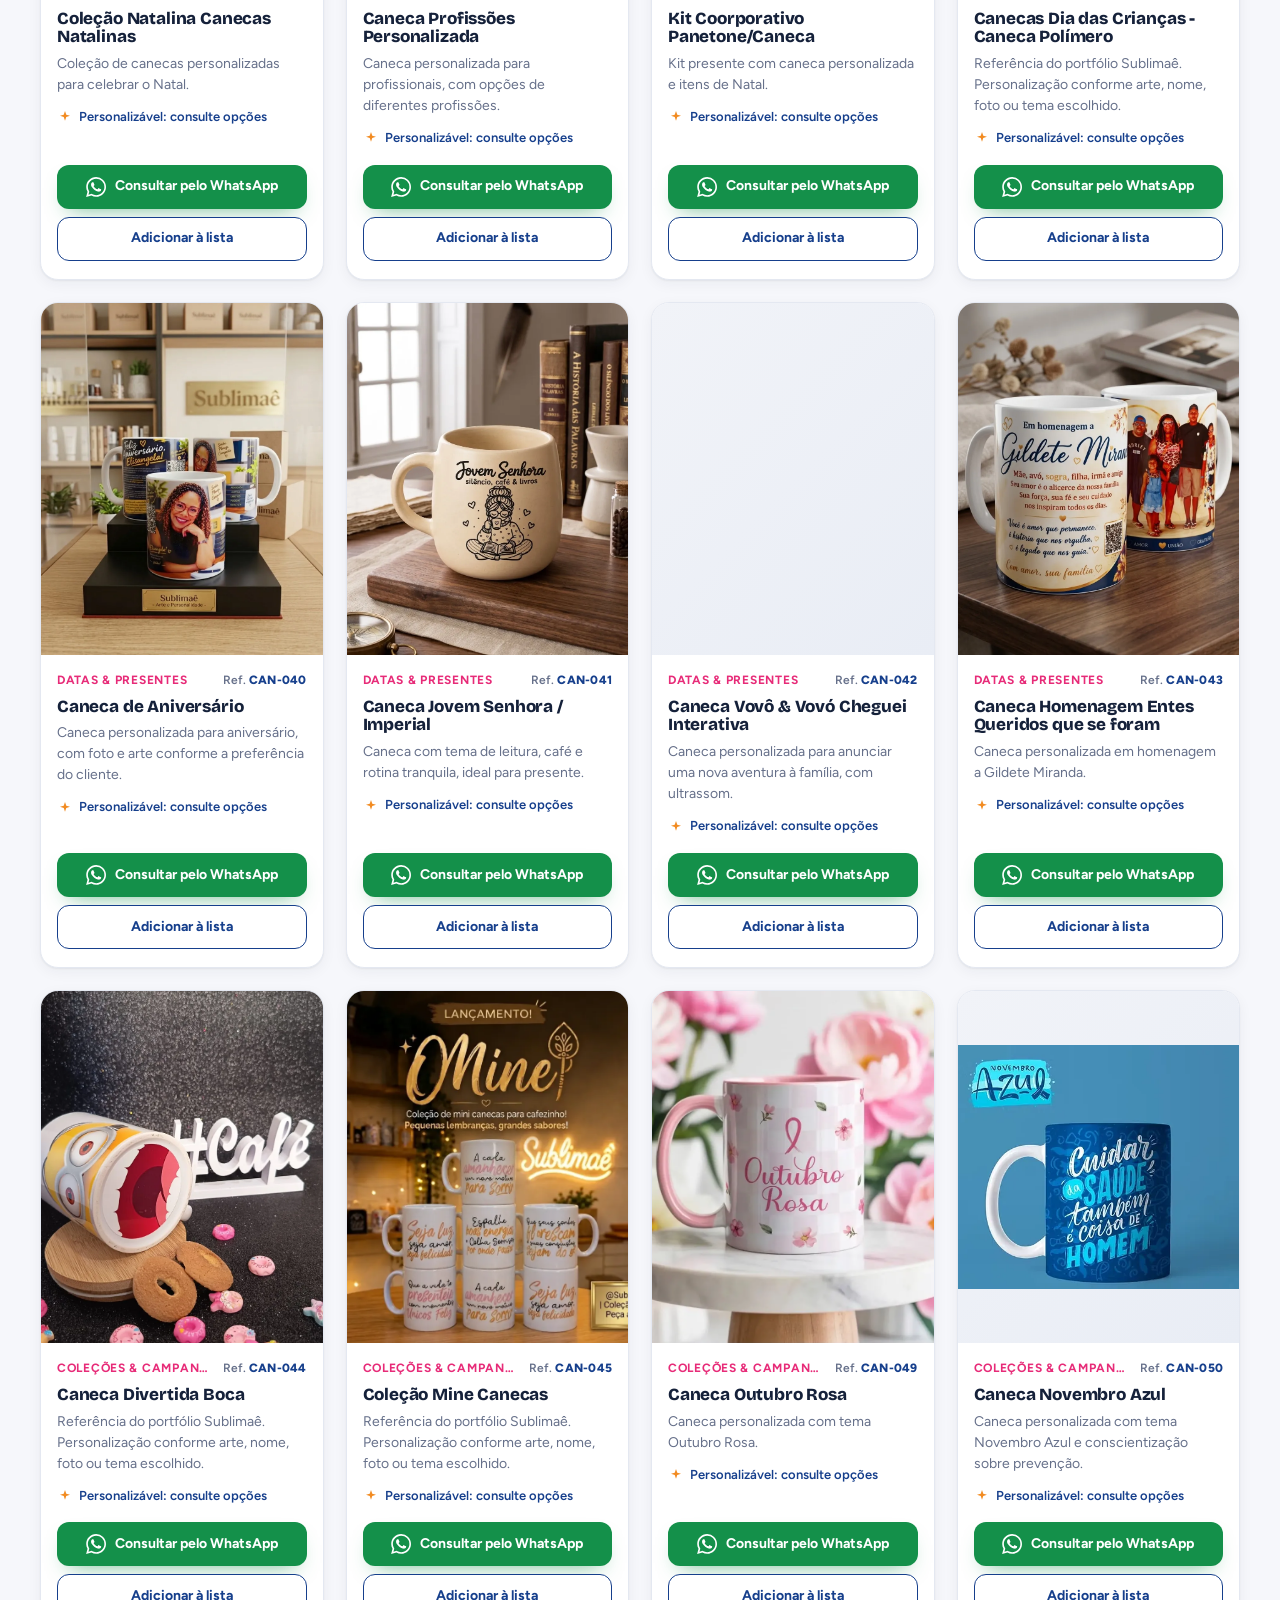
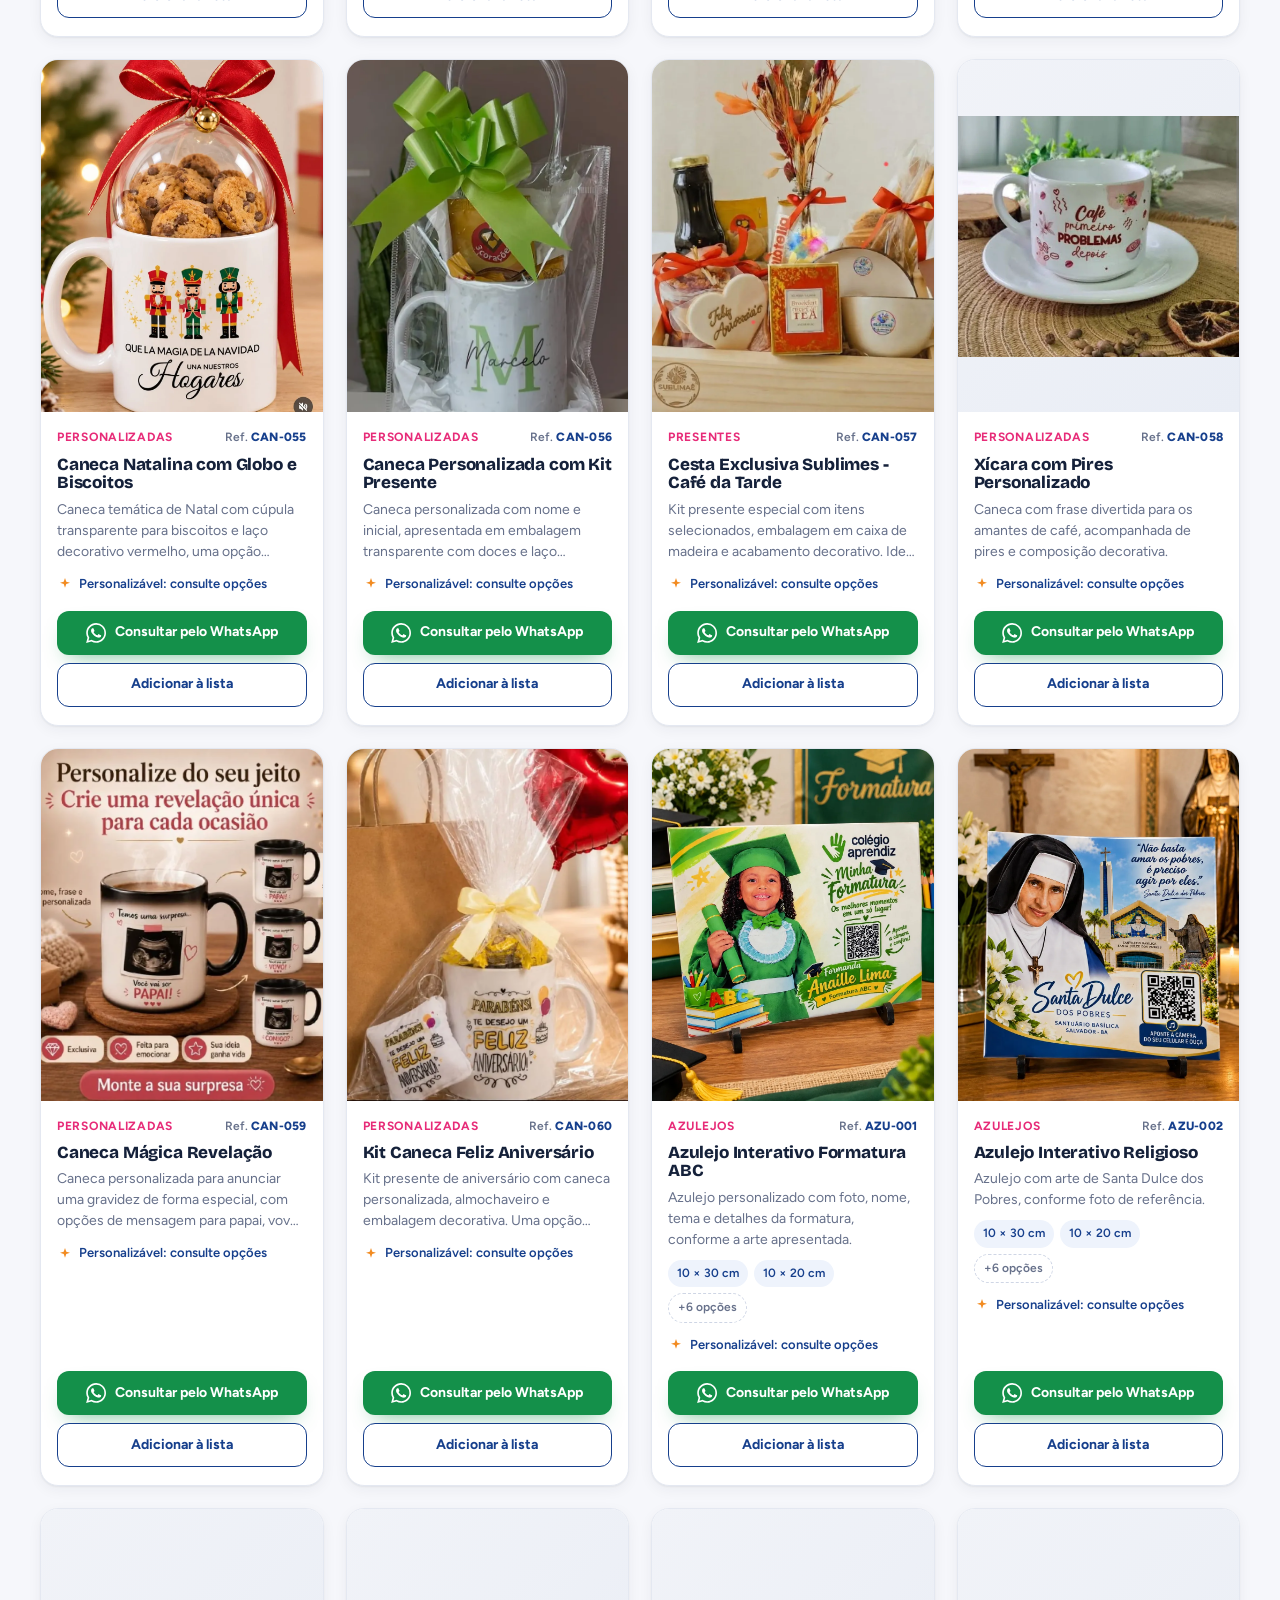
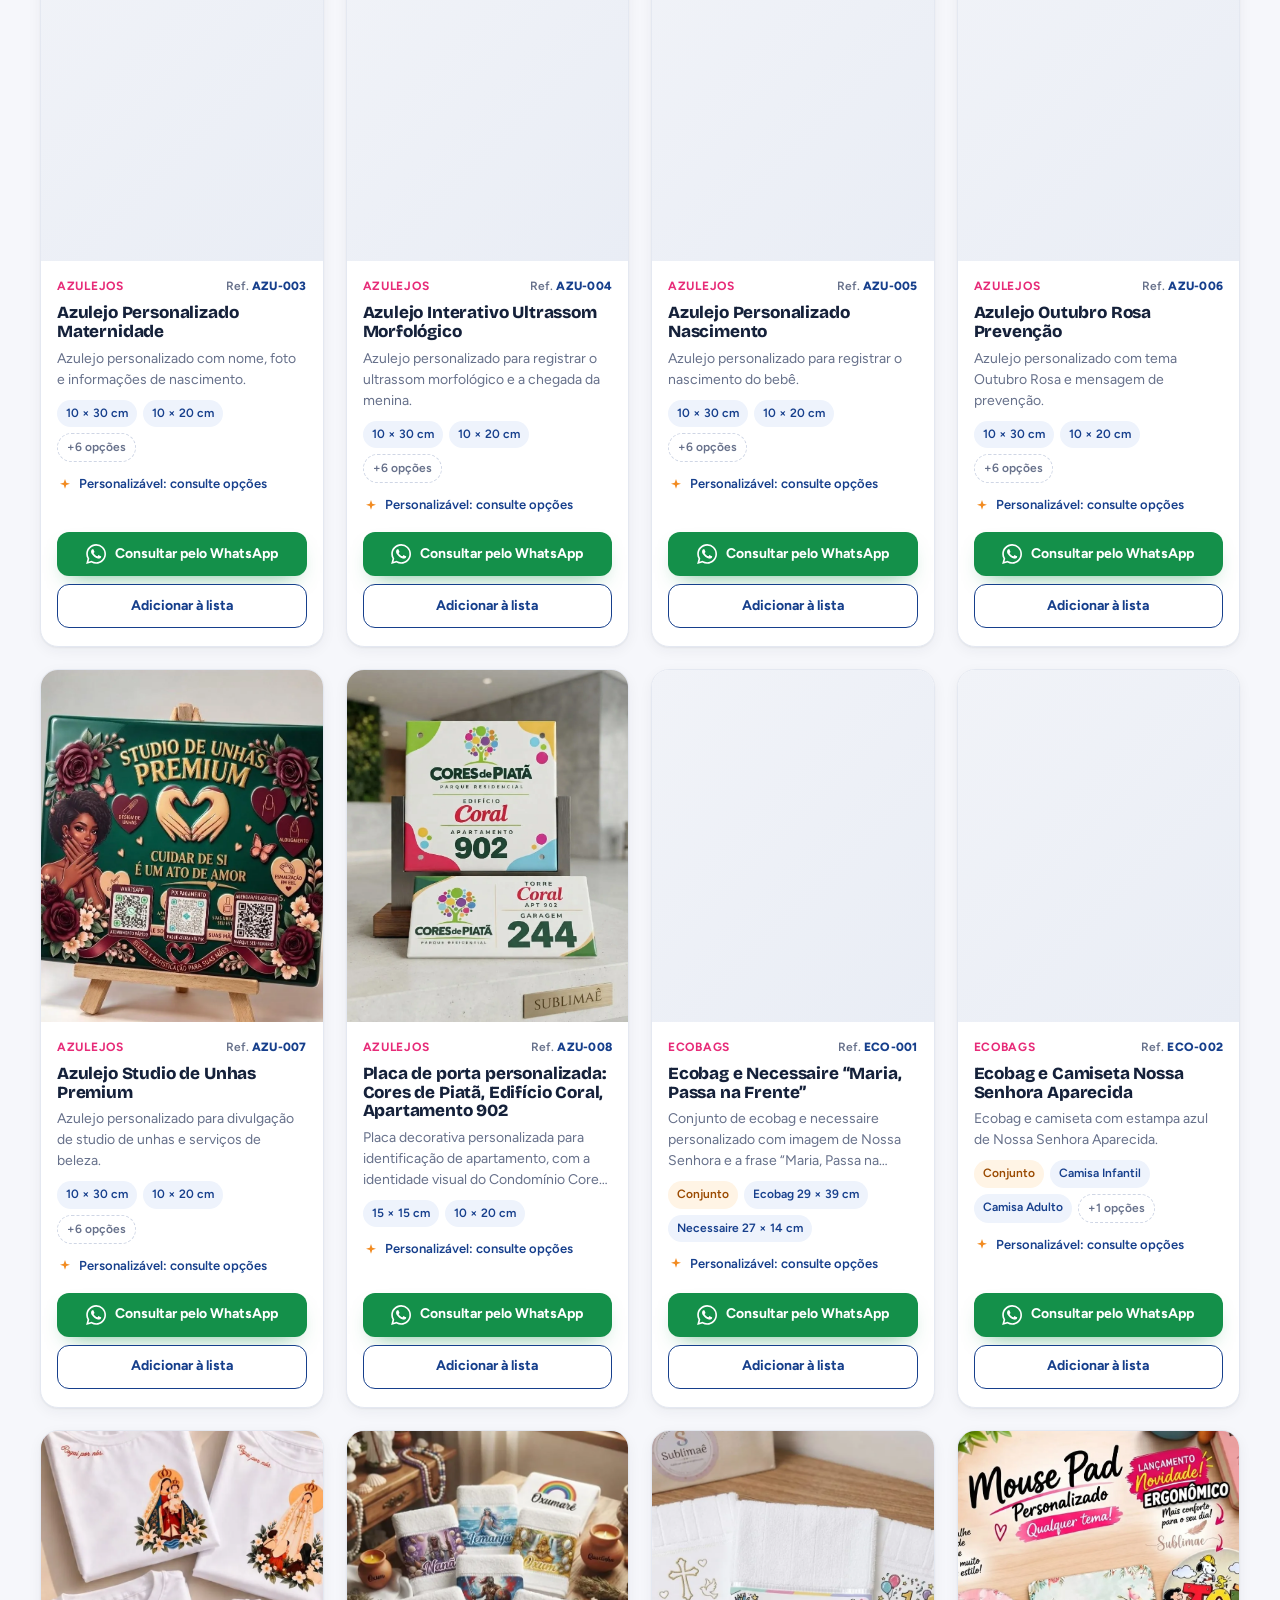
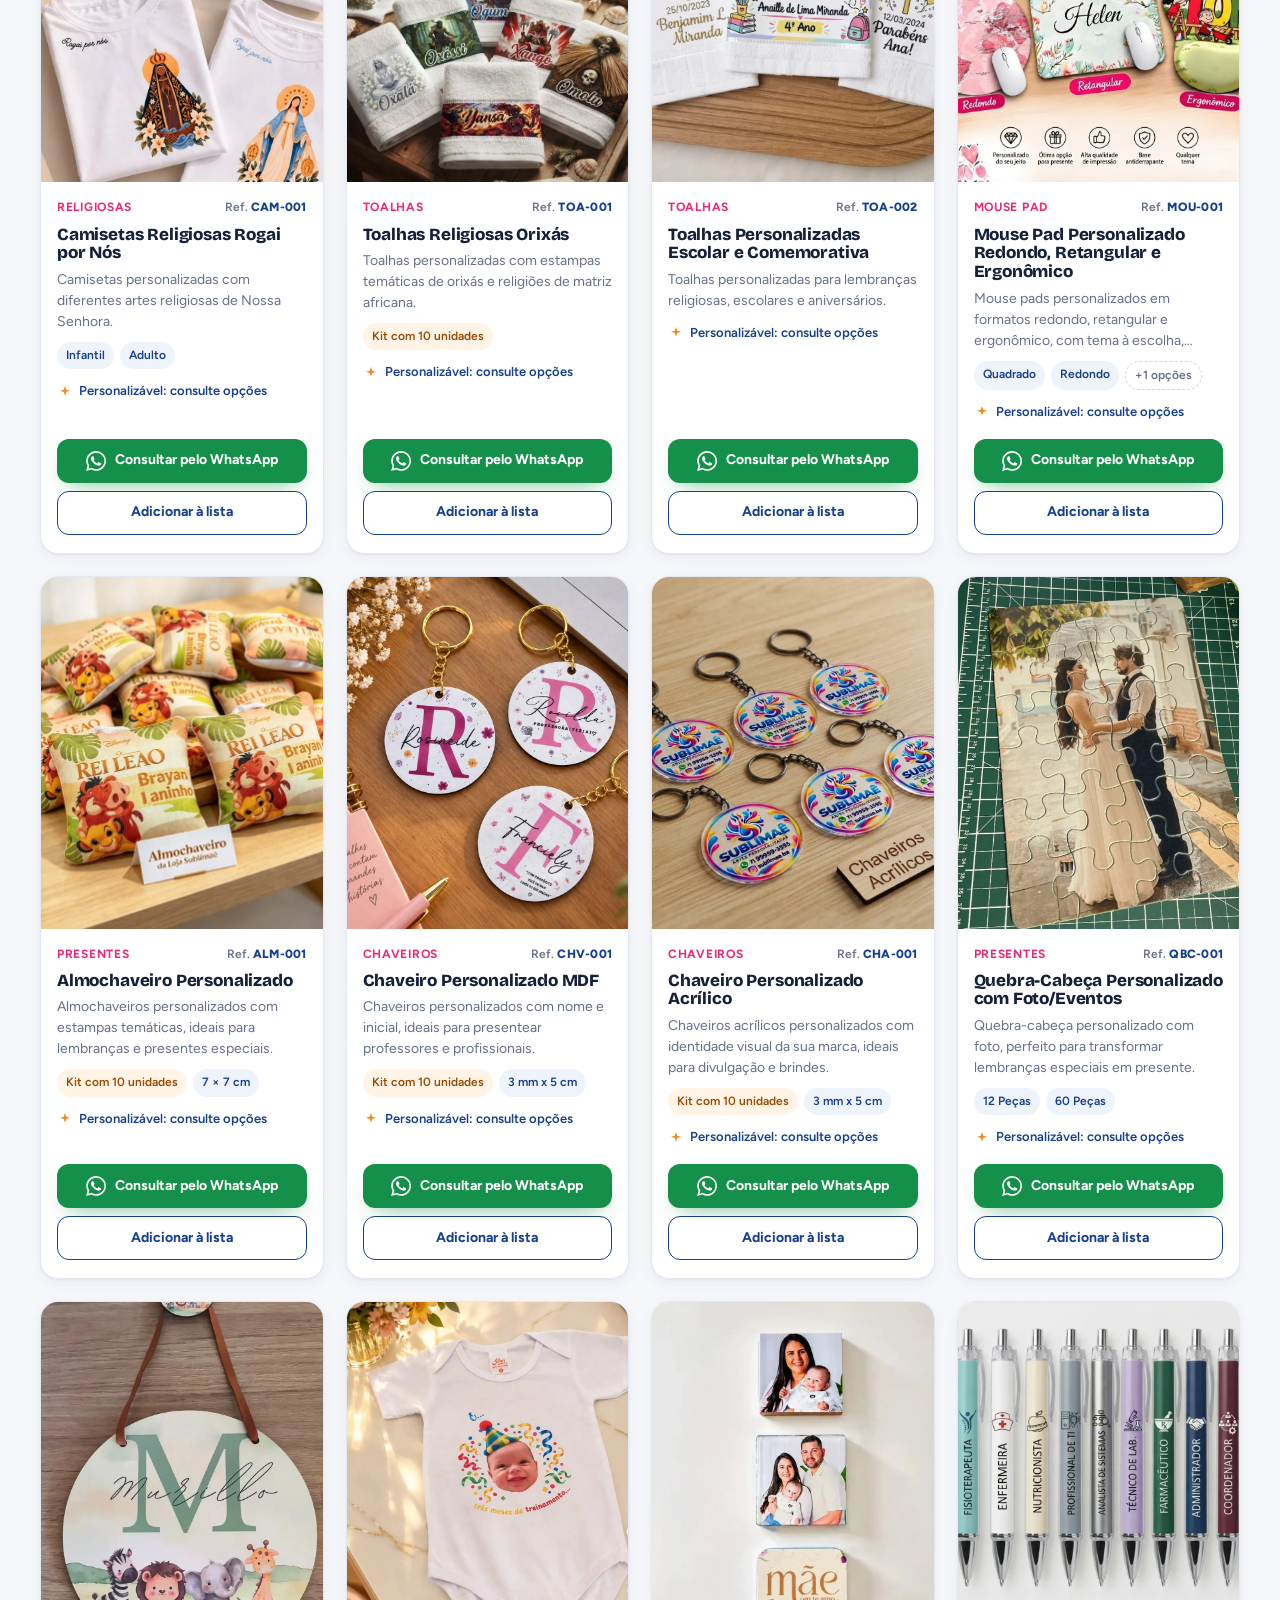
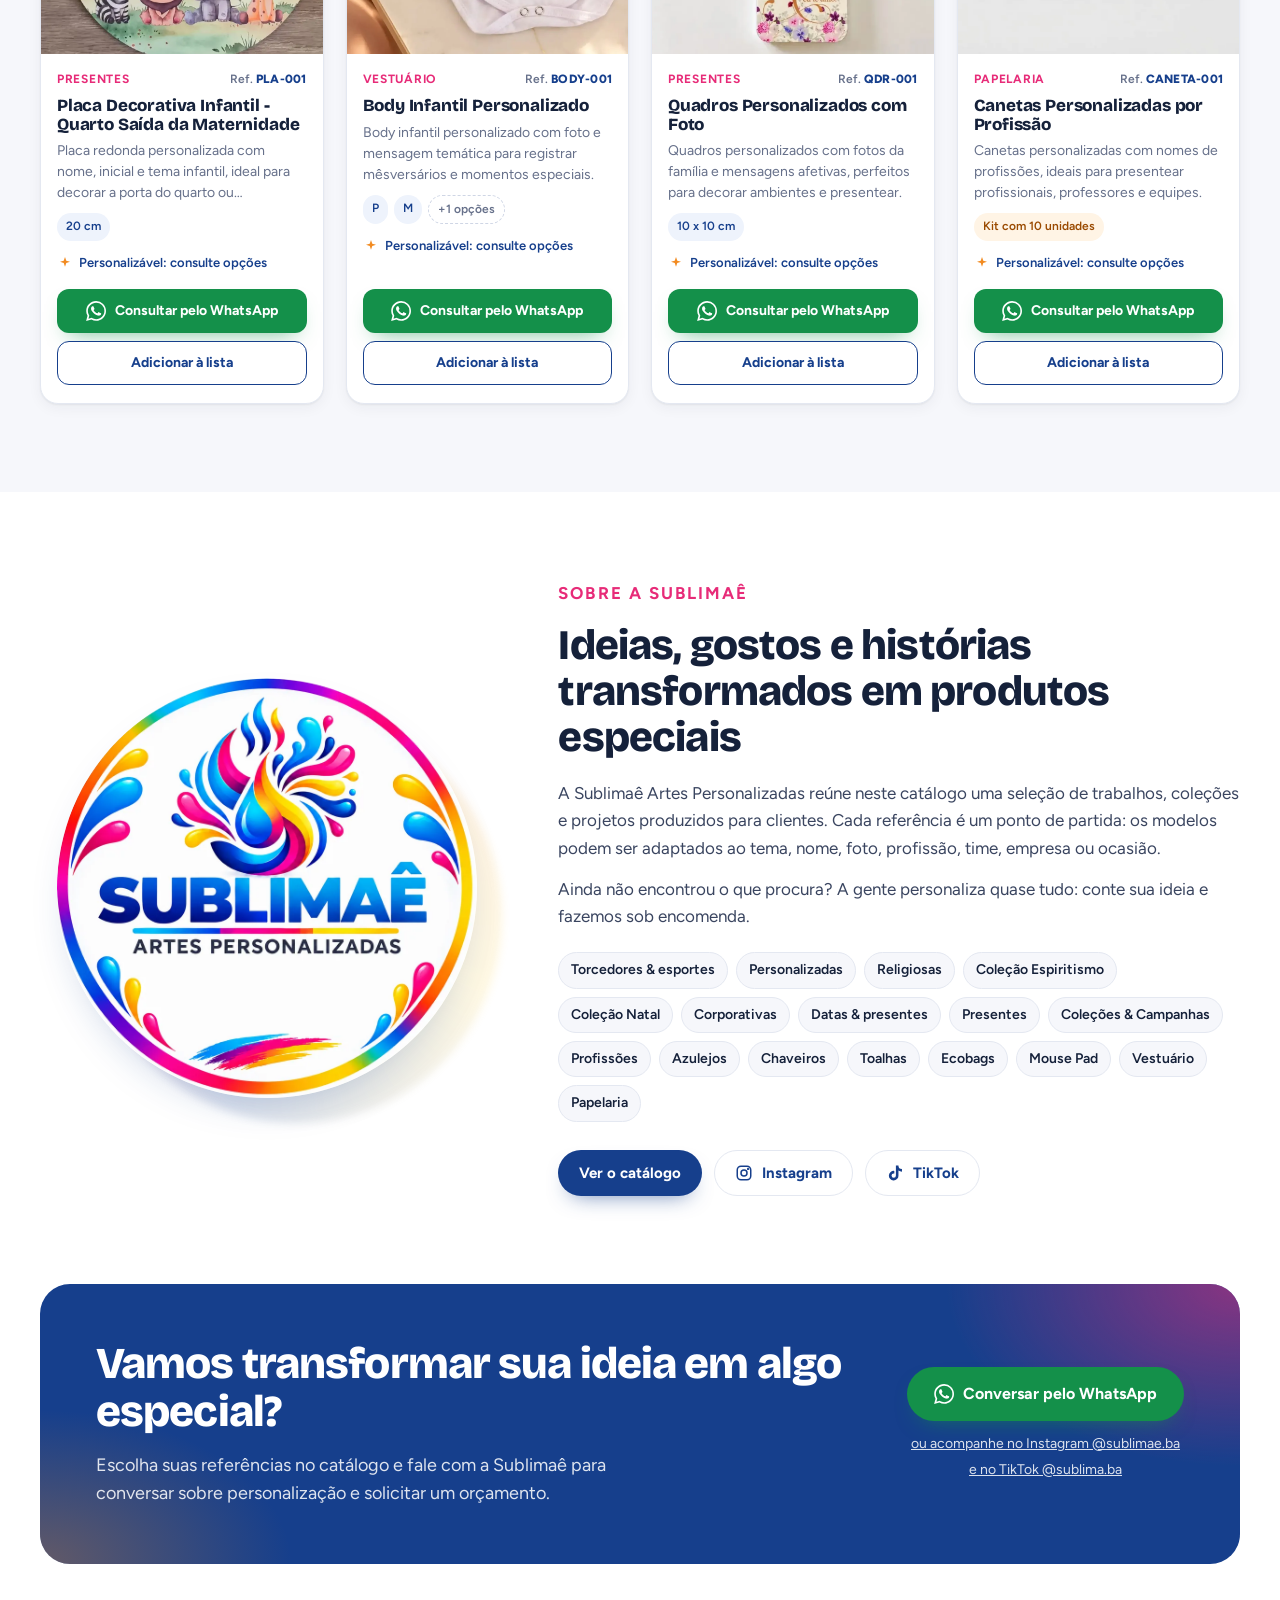
==== commit 0b4d93f2: "Adiciona seção de reels do Instagram acima do rodapé Os reels ficam em dados/instagram.json e podem " ====
--- a/index.html
+++ b/index.html
@@ -18,7 +18,7 @@
   <link rel="preconnect" href="https://fonts.gstatic.com" crossorigin>
   <link rel="stylesheet" href="https://fonts.googleapis.com/css2?family=Bricolage+Grotesque:opsz,wght@12..96,600;12..96,800&family=Figtree:wght@400;500;600;700&display=swap">
   <link rel="preload" as="image" href="assets/img/destaque-1-sm.webp" type="image/webp">
-  <link rel="stylesheet" href="assets/css/styles.css?v=3">
+  <link rel="stylesheet" href="assets/css/styles.css?v=4">
   <script type="application/ld+json">
   {"@context":"https://schema.org","@type":"Organization","name":"Sublimaê Artes Personalizadas","sameAs":["https://www.instagram.com/sublimae.ba/","https://www.tiktok.com/@sublima.ba"],"contactPoint":{"@type":"ContactPoint","telephone":"+55-71-9959-3595","contactType":"customer service","url":"https://wa.me/557199593595"}}
   </script>
@@ -193,6 +193,23 @@
         </div>
       </div>
     </section>
+
+    <!-- Reels do Instagram (editáveis no painel /admin) -->
+    <section class="section ig-section" id="instagram" aria-labelledby="ig-title" hidden>
+      <div class="wrap">
+        <div class="section-head">
+          <div>
+            <p class="eyebrow">Instagram</p>
+            <h2 id="ig-title">Direto do nosso Instagram</h2>
+          </div>
+          <a class="btn btn-ghost" href="https://www.instagram.com/sublimae.ba/" target="_blank" rel="noopener noreferrer">
+            <svg viewBox="0 0 24 24" aria-hidden="true" class="ig-ico"><use href="#ico-ig"/></svg>
+            Seguir @sublimae.ba
+          </a>
+        </div>
+        <div class="ig-row" id="igRow"></div>
+      </div>
+    </section>
   </main>
 
   <!-- Rodapé -->
@@ -310,6 +327,6 @@
     <symbol id="ico-tt" viewBox="0 0 24 24"><path fill="currentColor" stroke="none" d="M16.6 2h-3.4v13.4a2.9 2.9 0 1 1-2.9-2.9c.3 0 .6 0 .8.1V9.2a6.4 6.4 0 1 0 5.5 6.3V8.7a8 8 0 0 0 4.7 1.5V6.8a4.7 4.7 0 0 1-4.7-4.8Z"/></symbol>
   </svg>
 
-  <script src="assets/js/app.js?v=2" defer></script>
+  <script src="assets/js/app.js?v=3" defer></script>
 </body>
 </html>
--- a/assets/css/styles.css
+++ b/assets/css/styles.css
@@ -290,6 +290,36 @@
 .cta-insta { font-size: 14px; color: rgba(255, 255, 255, .85); }
 .cta-insta:hover { color: #fff; }
 
+/* ---------- Reels do Instagram ---------- */
+.ig-section { padding-top: 0; }
+.ig-section .section-head { align-items: center; }
+.ig-row { display: grid; grid-template-columns: repeat(4, 1fr); gap: 18px; align-items: start; }
+.ig-item { display: flex; flex-direction: column; gap: 10px; min-width: 0; }
+.ig-play-card {
+  position: relative; display: block; aspect-ratio: 3 / 4; border-radius: var(--radius); overflow: hidden;
+  background: linear-gradient(135deg, var(--blue), var(--pink)); box-shadow: var(--shadow-sm); text-decoration: none; isolation: isolate;
+}
+.ig-play-card img { position: absolute; inset: 0; width: 100%; height: 100%; object-fit: cover; z-index: -2; transition: transform .45s var(--ease); }
+.ig-play-card::after { content: ""; position: absolute; inset: 0; z-index: -1; background: linear-gradient(180deg, rgba(10, 20, 45, 0) 55%, rgba(10, 20, 45, .55)); }
+.ig-play-card:hover img { transform: scale(1.04); }
+.ig-play {
+  position: absolute; top: 50%; left: 50%; transform: translate(-50%, -50%); display: grid; place-items: center;
+  width: 60px; height: 60px; border-radius: 50%; background: rgba(255, 255, 255, .92); color: var(--pink);
+  box-shadow: 0 10px 24px -8px rgba(0, 0, 0, .45); transition: transform .2s var(--ease);
+}
+.ig-play svg { width: 26px; height: 26px; fill: currentColor; stroke: none; margin-left: 3px; }
+.ig-play-card:hover .ig-play { transform: translate(-50%, -50%) scale(1.08); }
+.ig-cta {
+  position: absolute; left: 12px; right: 12px; bottom: 12px; padding: 10px; border-radius: 12px; text-align: center;
+  background: linear-gradient(90deg, var(--pink), var(--orange)); color: #fff; font-weight: 700; font-size: 14px;
+}
+.ig-open { align-self: center; font-size: 13px; font-weight: 600; color: var(--muted); text-decoration: none; }
+.ig-open:hover { color: var(--pink); }
+.ig-item .instagram-media {
+  margin: 0 !important; min-width: 0 !important; width: 100% !important; max-width: 100% !important;
+  border-radius: var(--radius) !important; border: 1px solid var(--line) !important; box-shadow: var(--shadow-sm) !important;
+}
+
 /* ---------- Rodapé ---------- */
 .site-footer { background: var(--ink); color: rgba(255, 255, 255, .78); padding: 64px 0 28px; }
 .footer-grid { display: grid; grid-template-columns: 1.1fr .8fr 1.6fr; gap: 40px; padding-bottom: 36px; border-bottom: 1px solid rgba(255, 255, 255, .12); }
@@ -431,6 +461,8 @@
   .cta { grid-template-columns: 1fr; padding: 40px 28px; text-align: left; }
   .cta-actions { align-items: flex-start; }
   .footer-grid { grid-template-columns: 1fr 1fr; }
+  .ig-row { grid-template-columns: repeat(2, 1fr); }
+  .ig-section .section-head .btn { margin-top: 16px; }
   .footer-cats { grid-column: 1 / -1; }
   .viewer-inner { grid-template-columns: 1fr; overflow-y: auto; max-height: min(92vh, 900px); max-height: min(92dvh, 900px); }
   .viewer-media { aspect-ratio: 1; }
@@ -473,6 +505,9 @@
   .card-actions .btn .wa-ico { width: 17px; height: 17px; }
   .zoom-hint { opacity: 1; transform: none; width: 32px; height: 32px; right: 8px; top: 8px; }
   .footer-grid { grid-template-columns: 1fr; gap: 30px; }
+  .ig-row { display: flex; overflow-x: auto; scroll-snap-type: x mandatory; scroll-padding-inline: 16px; gap: 12px; margin-inline: -16px; padding: 4px 16px 8px; scrollbar-width: none; }
+  .ig-row::-webkit-scrollbar { display: none; }
+  .ig-item { flex: 0 0 64%; scroll-snap-align: start; }
   .footer-links.cols { grid-template-columns: 1fr 1fr; }
   .floating { right: 14px; left: 14px; justify-content: flex-end; bottom: calc(14px + env(safe-area-inset-bottom)); }
   .fab-list { flex: 1; justify-content: center; }
